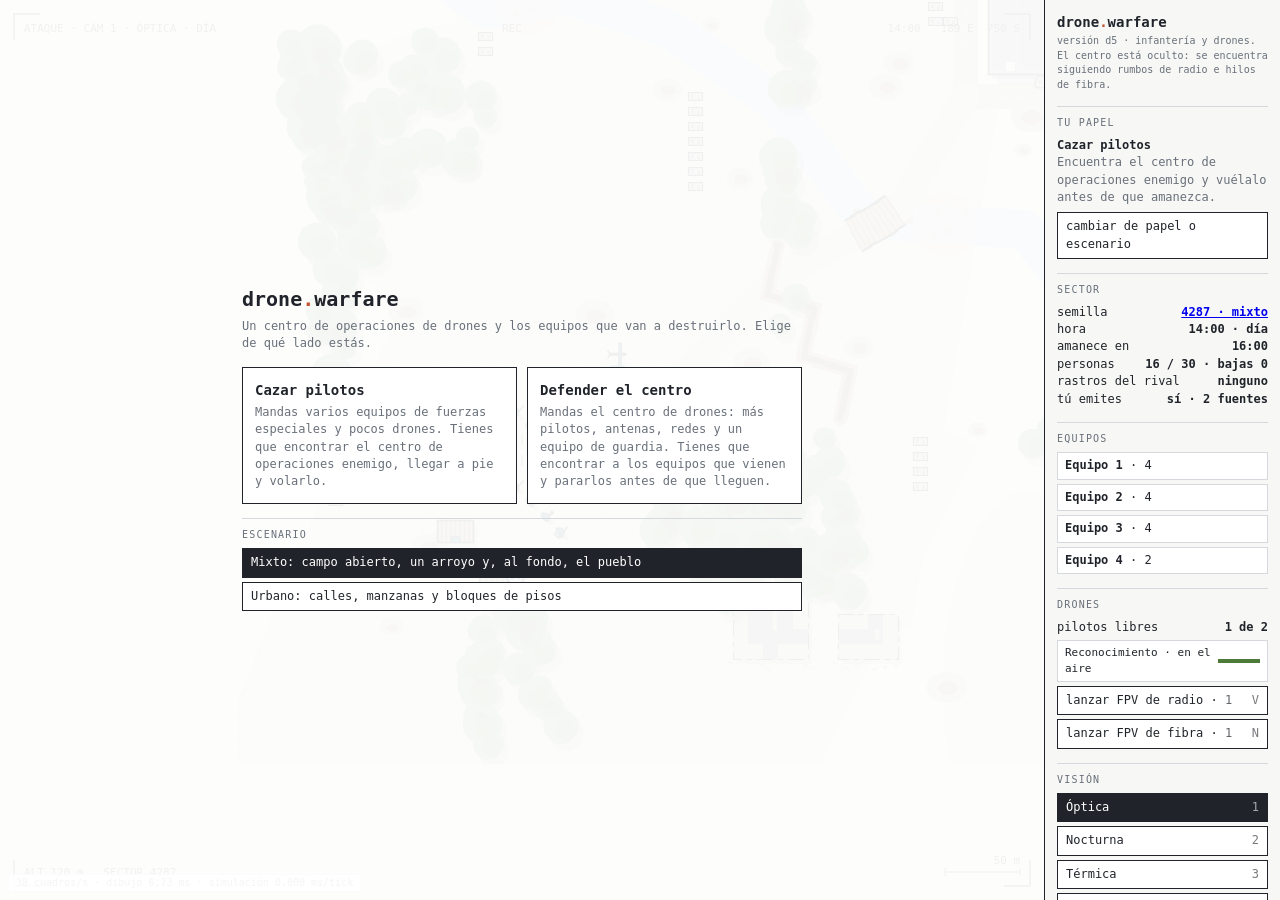
==== drone/index.html @ 35751e6c "drone.warfare d5: centro oculto y rastros (rumbos de radio e hilos de fibra) Co-Authored-By: Claude " ====
<!doctype html>
<html lang="es">
<head>
<meta charset="utf-8">
<meta name="viewport" content="width=device-width, initial-scale=1, maximum-scale=1, user-scalable=no">
<title>drone.warfare</title>
<style>
  :root { --tinta: #20242a; --suave: #69707a; --linea: #d5d8dc; --yo: #1f6f78; --rival: #c2552d; --papel: #fff; }
  * { box-sizing: border-box; }
  html, body { height: 100%; margin: 0; overflow: hidden; background: var(--papel); color: var(--tinta); font: 12px/1.45 ui-monospace, SFMono-Regular, Menlo, Consolas, monospace; }
  #marco { display: grid; grid-template-columns: 1fr 236px; height: 100%; }
  #vista { position: relative; overflow: hidden; background: #e6e4da; }
  canvas { display: block; width: 100%; height: 100%; touch-action: none; cursor: crosshair; }
  #panel { border-left: 1px solid var(--tinta); padding: 12px; overflow-y: auto; background: #f7f7f5; }
  h1 { font-size: 14px; margin: 0 0 2px; } h1 i { font-style: normal; color: var(--rival); }
  .tenue { color: var(--suave); } .v { font-size: 10px; }
  .fila { display: flex; justify-content: space-between; gap: 8px; } .fila b { font-weight: 600; text-align: right; }
  h2 { font-size: 10px; text-transform: uppercase; letter-spacing: .12em; color: var(--suave); font-weight: normal; margin: 14px 0 6px; border-top: 1px solid var(--linea); padding-top: 9px; }
  button { font: inherit; color: var(--tinta); background: #fff; border: 1px solid var(--tinta); padding: 5px 8px; cursor: pointer; width: 100%; text-align: left; margin-bottom: 4px; display: flex; justify-content: space-between; }
  button[hidden] { display: none; }
  button.on { background: var(--tinta); color: #fff; } button kbd { opacity: .6; font: inherit; }
  #bajo { min-height: 5.6em; } #bajo b { display: block; }
  #aviso { position: absolute; left: 50%; top: 46px; transform: translateX(-50%); background: #fff; border: 1px solid var(--tinta); padding: 4px 10px; pointer-events: none; opacity: 0; transition: opacity .25s; white-space: nowrap; }
  #aviso.ver { opacity: 1; }
  #rend { position: absolute; left: 8px; bottom: 8px; background: rgba(255,255,255,.85); border: 1px solid var(--linea); padding: 1px 7px; font-size: 10px; color: var(--suave); cursor: pointer; }
  #fin { position: absolute; inset: 0; background: rgba(255,255,255,.88); display: flex; align-items: center; justify-content: center; z-index: 4; padding: 16px; } #fin[hidden] { display: none; } #fin > div { max-width: 420px; } #fin h1 { font-size: 26px; margin: 0 0 6px; } #fin p { margin: 0 0 14px; }
  .eq { border: 1px solid var(--linea); padding: 4px 7px; margin-bottom: 4px; cursor: pointer; background: #fff; } .eq.on { border-color: var(--tinta); } .eq i { font-style: normal; color: var(--rival); }
  .mi { display: flex; align-items: center; gap: 6px; font-size: 11px; } .mi span:first-child { flex: 1; } .mi i { flex: none; width: 42px; height: 4px; background: var(--linea); position: relative; } .mi i b { position: absolute; left: 0; top: 0; bottom: 0; background: #4d7a38; } .mi i b.mal { background: var(--rival); }
  #ordenes button i, #bFpvR i, #bFpvF i { font-style: normal; opacity: .7; } .ley { font-size: 10px; margin-top: 4px; } .ley i { display: inline-block; width: 8px; height: 8px; border-radius: 50%; border: 1px solid var(--tinta); margin: 0 3px 0 6px; vertical-align: -1px; } .ley i:first-child { margin-left: 0; }
  #menu { position: absolute; inset: 0; background: rgba(255,255,255,.93); display: flex; align-items: center; justify-content: center; padding: 16px; overflow-y: auto; z-index: 5; } #menu[hidden] { display: none; }
  #menuCaja { max-width: 560px; width: 100%; } #menuCaja h1 { font-size: 20px; } #menuCaja p { margin: 4px 0 14px; }
  #menuRoles { display: grid; grid-template-columns: 1fr 1fr; gap: 10px; } button.rol { display: block; padding: 12px; margin: 0; } button.rol b { display: block; font-size: 14px; margin-bottom: 4px; } button.rol span { color: var(--suave); } button.rol:hover { background: var(--tinta); color: #fff; } button.rol:hover span { color: #ddd; }
  @media (max-width: 560px) { #menuRoles { grid-template-columns: 1fr; } }
  @media (max-width: 760px) { #marco { grid-template-columns: 1fr; grid-template-rows: 1fr auto; } #panel { border-left: 0; border-top: 1px solid var(--tinta); max-height: 38vh; } }
</style>
</head>
<body>
<div id="marco">
  <div id="vista"><canvas id="lienzo"></canvas><div id="aviso"></div>
    <div id="fin" hidden><div><h1 id="finT"></h1><p id="finQ"></p><button type="button" id="otra"><span>otra partida, mismo papel</span></button><button type="button" id="otraRol"><span>este mismo sector, desde el otro lado</span></button></div></div>
    <div id="menu" hidden><div id="menuCaja"><h1>drone<i>.</i>warfare</h1><p class="tenue">Un centro de operaciones de drones y los equipos que van a destruirlo. Elige de qué lado estás.</p><div id="menuRoles"></div><h2>Escenario</h2><div id="menuEsc"></div><button type="button" id="menuCierra" hidden><span>volver</span></button></div></div><div id="rend" title="Rendimiento del último segundo"></div></div>
  <aside id="panel">
    <h1>drone<i>.</i>warfare</h1>
    <div class="tenue v">versión d5 · infantería y drones. El centro está oculto: se encuentra siguiendo rumbos de radio e hilos de fibra.</div>
    <h2>Tu papel</h2>
    <div><b id="rol"></b></div><div class="tenue" id="rolQue"></div>
    <button type="button" id="cambia" style="margin-top:6px"><span>cambiar de papel o escenario</span></button>
    <h2>Sector</h2>
    <div class="fila"><span>semilla</span><b><a id="semilla" href="#" title="Clic: otro sector"></a></b></div>
    <div class="fila"><span>hora</span><b id="hora"></b></div>
    <div class="fila"><span>amanece en</span><b id="amanece"></b></div>
    <div class="fila"><span>personas</span><b id="pers"></b></div>
    <div class="fila"><span>rastros del rival</span><b id="rastros"></b></div>
    <div class="fila"><span>tú emites</span><b id="emito"></b></div>
    <h2>Equipos</h2>
    <div id="equipos"></div>
    <div id="ordenes" hidden><button type="button" id="bSigilo"><span>sigilo</span><kbd>C</kbd></button><button type="button" id="bFuego"><span>fuego contenido</span><kbd>F</kbd></button><button type="button" id="bAlto"><span>alto</span><kbd>X</kbd></button><button type="button" id="bRetira"><span>retirada</span><kbd>R</kbd></button><button type="button" id="bGranada"><span>granada · <i id="cdGranada"></i></span><kbd>G</kbd></button><button type="button" id="bHumo"><span>humo · <i id="cdHumo"></i></span><kbd>B</kbd></button><div class="tenue ley"><i style="background:#3f8f3a"></i>cubierto <i style="background:#d6a21e"></i>a medias <i style="background:#9aa0a6"></i>sin cobertura <i style="background:#c2552d"></i>expuesto</div></div>
    <h2>Drones</h2>
    <div class="fila"><span>pilotos libres</span><b id="pil"></b></div>
    <div id="drones" style="margin-top:4px"></div>
    <button type="button" id="bFpvR"><span>lanzar FPV de radio · <i id="nFpvR"></i></span><kbd>V</kbd></button><button type="button" id="bFpvF"><span>lanzar FPV de fibra · <i id="nFpvF"></i></span><kbd>N</kbd></button><button type="button" id="bCasa" hidden><span>recoger el dron elegido</span><kbd>Z</kbd></button>
    <h2>Visión</h2>
    <div id="visiones"></div>
    <div class="tenue" id="notaVision"></div>
    <h2>Bajo el cursor</h2>
    <div id="bajo" class="tenue"></div>
    <h2>Manejo</h2>
    <div class="tenue">clic: elegir equipo · arrastrar: varios<br>clic derecho: ir (los puntos de color muestran dónde quedará cada uno y su cobertura) · sobre un edificio enemigo: volarlo<br>C sigilo · F fuego · X alto · R retirada<br>G granada · B humo · Tab siguiente equipo<br>dron de reconocimiento: clic en él (o en su línea) y clic derecho donde debe vigilar · Z lo recoge<br>V / N: FPV de radio / de fibra, y clic en el blanco<br>4 (Espectro): líneas amarillas, el rumbo hacia lo que emite el rival<br>WASD o flechas: cámara · rueda: zoom<br>Espacio + arrastrar: desplazar<br>1–4: visión · H: tu base · P: pausa</div>
  </aside>
</div>
<script>
// ===== sim/datos.js =====
// drone.warfare — datos: terreno, soldados, drones, edificios y constantes.
(function () {
  const D = globalThis.D || (globalThis.D = {});
  D.N = 96; // el sector: 96 × 96 celdas de 10 m (casi un kilómetro cuadrado)
  D.T = { SUELO: 0, CAMPO: 1, HIERBA: 2, BOSQUE: 3, CAMINO: 4, AGUA: 5, VADO: 6, PUENTE: 7, MURO: 8, RUINA: 9, TRINCHERA: 10, CRATER: 11, MURETE: 12 };
  D.TERRENO = ['Suelo', 'Campo arado', 'Hierba', 'Arboleda', 'Camino', 'Arroyo', 'Vado', 'Puente', 'Muro', 'Ruina', 'Trinchera', 'Cráter', 'Obstáculo bajo'];
  // Cuánto tapa cada terreno a quien está quieto dentro (0 = nada, 1 = del todo). Lo usará la detección (entrega 2).
  D.COBERTURA = [0, 0, 0.1, 0.7, 0, 0, 0, 0.2, 0, 0.8, 0.6, 0.35, 0];
  // Cobertura con dirección, al estilo de Company of Heroes: lo que tienes pegado entre tú y quien te dispara. El obstáculo bajo
  // (murete, escombro, coche calcinado) y la esquina de un muro cubren mucho; el borde de una arboleda, algo. No se pisan, pero se ve y se dispara por encima.
  D.COB_LADO = { 8: 0.8, 12: 0.75, 3: 0.4 }; D.COB_PESADA = 0.6; D.COB_LIGERA = 0.25; D.COB_EXPUESTO = -0.25; // en camino, calle o puente, sin nada delante: cobertura negativa
  D.cobNivel = (v) => (v >= D.COB_PESADA ? 'pesada' : v >= D.COB_LIGERA ? 'ligera' : v < 0 ? 'expuesto' : 'ninguna');
  D.prng = function (semilla) { let a = semilla >>> 0; return function () { a = (a + 0x6D2B79F5) >>> 0; let t = a; t = Math.imul(t ^ (t >>> 15), t | 1); t ^= t + Math.imul(t ^ (t >>> 7), t | 61); return ((t ^ (t >>> 14)) >>> 0) / 4294967296; }; };

  // Fuerzas especiales.
  D.SOL = {
    asaltante:  { nombre: 'Asaltante', que: 'Fusil. Llega y coloca la carga que destruye el centro enemigo.', proto: true },
    escopetero: { nombre: 'Escopetero', que: 'Última defensa del equipo contra el FPV que entra.', proto: true },
    zapador:    { nombre: 'Zapador', que: 'Cargas, minas, túneles; corta y sigue el hilo de fibra.' },
    inhibidor:  { nombre: 'Operador de inhibidor', que: 'Burbuja de 60 m que tumba los FPV de radio enemigos. Emite.' },
    observador: { nombre: 'Observador', que: 'Lleva un repetidor (enlace de radio a 220 m) y un goniómetro: marca el rumbo hacia la antena enemiga que emite.' },
    tirador:    { nombre: 'Tirador', que: 'Largo alcance contra pilotos y antenas; se oculta mejor.' },
    sanitario:  { nombre: 'Sanitario', que: 'Estabiliza heridos para evacuarlos.' },
    piloto:     { nombre: 'Piloto', que: 'Vuela un dron a la vez desde el centro de operaciones.', proto: true },
  };
  // Lo que cada soldado lleva y cómo se le ve. ver: hasta dónde ve de día (celdas); firma: cuánto se le ve a él (1 = normal);
  // carga: puede colocar la carga que vuela un edificio; cura: atiende a los suyos.
  for (const k in D.SOL) Object.assign(D.SOL[k], { vida: 100, vel: 0.026, ver: 20, firma: 1, arma: 'pistola' });
  Object.assign(D.SOL.asaltante, { arma: 'fusil', carga: true }); Object.assign(D.SOL.escopetero, { arma: 'escopeta' }); Object.assign(D.SOL.zapador, { arma: 'fusil', carga: true });
  Object.assign(D.SOL.inhibidor, { arma: 'fusil' }); Object.assign(D.SOL.observador, { ver: 25 }); Object.assign(D.SOL.tirador, { arma: 'rifle', ver: 27, firma: 0.6 }); Object.assign(D.SOL.sanitario, { cura: true });
  // Armas: alcance (celdas), ticks entre disparos, daño, puntería de partida y cuánto aprieta contra el suelo cada tiro (supr).
  // Un fusil solo apenas suprime; tres sobre el mismo blanco lo clavan en unos segundos.
  D.ARMA = {
    fusil:    { nombre: 'fusil', alc: 14, cad: 14, dano: 17, prec: 0.5, supr: 9 },
    escopeta: { nombre: 'escopeta', alc: 5, cad: 18, dano: 36, prec: 0.7, supr: 13 },
    rifle:    { nombre: 'rifle de precisión', alc: 26, cad: 70, dano: 85, prec: 0.8, supr: 40 },
    pistola:  { nombre: 'pistola', alc: 6, cad: 16, dano: 9, prec: 0.4, supr: 4 },
  };
  // Cuánto frena cada terreno a quien va a pie (1 = paso normal).
  D.PASO = [1, 0.9, 0.95, 0.8, 1.1, 0, 0.5, 1.1, 0, 0.7, 0.8, 0.8, 0];
  D.DRON = {
    recon:       { nombre: 'Dron de reconocimiento', que: 'Los ojos: encuentra equipos, antenas e hilo de fibra.', alt: 3.2, radio: true, proto: true, vel: 0.08, bat: 3600 },
    fpvRadio:    { nombre: 'FPV de radio', que: 'Golpe barato de un solo uso. Lo tumba el inhibidor.', alt: 1.4, radio: true, proto: true, vel: 0.16, bat: 900, fpv: true },
    fpvFibra:    { nombre: 'FPV de fibra', que: 'Inmune al inhibidor y entra en edificios; deja hilo.', alt: 1.2, radio: false, proto: true, vel: 0.13, bat: 900, fpv: true },
    bombardero:  { nombre: 'Bombardero', que: 'Granadas sobre gente parada.', alt: 2.2, radio: true },
    interceptor: { nombre: 'Interceptor', que: 'Derriba drones.', alt: 3.2, radio: true },
    repetidor:   { nombre: 'Repetidor', que: 'Alarga el enlace de radio.', alt: 3.8, radio: true },
    carga:       { nombre: 'Dron de carga', que: 'Lleva munición y baterías al equipo.', alt: 2, radio: true },
    ugv:         { nombre: 'Robot terrestre', que: 'Suministro y heridos por tierra.', alt: 0, radio: true },
  };
  D.EDIF = {
    centro:   { nombre: 'Centro de operaciones', que: 'El objetivo. Enterrado: ningún dron lo ve, hay que dar con él a pie; solo cae con una carga puesta a mano.', tam: 3, proto: true },
    taller:   { nombre: 'Taller de drones', que: 'Fabrica y recarga drones.', tam: 3, proto: true },
    antena:   { nombre: 'Antena', que: 'Da alcance de radio a los drones. Emite y delata.', tam: 1, emite: true, proto: true },
    barracon: { nombre: 'Barracón', que: 'De aquí salen las fuerzas especiales.', tam: 3, proto: true },
    falsa:    { nombre: 'Antena falsa', que: 'Señuelo: parece una antena y está fría.', tam: 1 },
    escucha:  { nombre: 'Estación de escucha', que: 'Da el rumbo hacia lo que emite el enemigo.', tam: 2 },
    red:      { nombre: 'Red antidron', que: 'Detiene FPV sobre un tramo.', tam: 2 },
    pozo:     { nombre: 'Posición enterrada', que: 'Oculta y protege a un equipo.', tam: 1 },
    suministro: { nombre: 'Punto de suministro', que: 'Munición y baterías a mano.', tam: 2 },
    boca:     { nombre: 'Boca de tubería', que: 'Entrada a un paso bajo tierra: ningún dron ve dentro.', tam: 1 },
  };
  D.ECON = {
    dia: 28800, diaLuz: 14400, crepusculo: 600, inicio: 9600, tope: [30, 30], // el día dura 24 min: 12 de luz y 12 de noche. La partida empieza 4 min antes de anochecer y acaba al amanecer (16 min). 30 personas por bando
    verNoche: 0.45, verEdif: 14, dronVe: 12, dronVeEdif: 10, // de noche el soldado ve el 45 % (lleva visor); a qué distancia se descubre un edificio; lo que ve un dron de reconocimiento
    sigiloVel: 0.5, sigiloFirma: 0.6, quietoCob: 1, andaCob: 0.35, firmaTiro: 1.4, tiroDelata: 40, // en sigilo: media velocidad y menos firma; quieto, la cobertura tapa del todo; andando, un tercio; quien dispara se delata 2 s
    supr: 50, suprVel: 0.5, suprPrec: 0.6, cobTiro: 0.6, andaPrec: 0.5, curaRadio: 2.5, cura: 0.15, // bajo fuego: 2,5 s agachado, lento y con peor puntería; la cobertura quita hasta el 60 % de los impactos; el sanitario
    cargaTicks: 100, cargaDist: 2.2, // colocar la carga: 5 s pegado al edificio
    suprVecino: 0.5, suprBaja: 0.55, suprAgachado: 35, suprClavado: 75, clavadoPrec: 0.3, // supresión: cada tiro que te tiran la sube (menos si estás cubierto) y baja sola; agachado: lento y peor puntería; clavado: ni se mueve
    retiradaVel: 1.35, retiradaBlanco: 0.6, // retirada: corren al barracón, no disparan y cuesta más darles
    granadaAlc: 5, granadaVuelo: 20, granadaRadio: 1.6, granadaDano: 70, granadaSupr: 70, granadaCd: 400, // granada: 50 m, 1 s de vuelo, 20 s de recarga por equipo
    humoAlc: 6, humoRadio: 2.6, humoDura: 500, humoCd: 600, // bote de humo: nube de 25 s que corta la vista (no a la térmica)
    // Drones. Cada dron en el aire ocupa a un piloto. Los de radio necesitan una antena propia a menos de `enlace` o a un observador (repetidor) a menos de `enlaceObs`; el de fibra, lo que da el carrete desde el taller.
    enlace: 60, enlaceObs: 22, enlaceCorte: 40, fibraAlc: 80, inhibeRadio: 6, reconRadio: 4, recarga: 6, // sin enlace 2 s, el dron cae; el de reconocimiento vuelve solo a recargar (30 s) y sale otra vez
    fpvRadio: 1.4, fpvDano: 80, fpvSupr: 80, fpvTecho: 0.3, // el FPV revienta al llegar; el de radio apenas hace daño bajo techo, el de fibra entra
    dronTiroAlc: 5, escopetaDron: 0.35, fusilDron: 0.07, dronOye: 9, // a 50 m el equipo le dispara: la escopeta acierta uno de cada tres tiros; el fusil, casi nunca
    verCentro: 5, rumboError: 0.14, hiloVe: 2.5, hiloVeDron: 5, // el centro está enterrado: no lo ve ningún dron y a pie hay que estar a 50 m; el rumbo de radio falla hasta 8°; el hilo de fibra se ve a 25 m (50 m desde un dron)
    fabrica: [1800, 1200], fpvTope: [2, 4], // el taller saca un FPV cada 90 s (atacante) o 60 s (defensor), hasta tener tantos posados
  };
  // Los dos papeles. El bando 0 ataca (caza pilotos: muchos equipos, pocos drones); el bando 1 defiende (el centro de drones: muchos pilotos y medios, una guardia corta).
  D.ROL = [
    { clave: 'ataque', nombre: 'Cazar pilotos', que: 'Mandas varios equipos de fuerzas especiales y pocos drones. Tienes que encontrar el centro de operaciones enemigo, llegar a pie y volarlo.' },
    { clave: 'defensa', nombre: 'Defender el centro', que: 'Mandas el centro de drones: más pilotos, antenas, redes y un equipo de guardia. Tienes que encontrar a los equipos que vienen y pararlos antes de que lleguen.' },
  ];
  D.ESCENARIO = { mixto: 'Mixto: campo abierto, un arroyo y, al fondo, el pueblo', urbano: 'Urbano: calles, manzanas y bloques de pisos' };
})();

// ===== sim/mapa.js =====
// drone.warfare — el sector: se genera como dibujo (campos, lindes, calles, edificios, camino, arroyo…) y luego se pasa
// a rejilla. El dibujo queda guardado para pintarlo con detalle; la rejilla es lo que usa la simulación.
// Dos escenarios: 'mixto' (campo abierto que acaba en un pueblo, con un arroyo en medio) y 'urbano' (casi todo ciudad).
// El atacante (bando 0) parte del campo o del borde; el defensor (bando 1) tiene su centro dentro del casco urbano.
(function () {
  const D = globalThis.D || (globalThis.D = {});
  const T = D.T, TAU = Math.PI * 2;

  D.generarMapa = function (semilla, escenario) {
    escenario = escenario === 'urbano' ? 'urbano' : 'mixto';
    const N = D.N, az = D.prng(semilla ^ (escenario === 'urbano' ? 0x7A11 : 0)), terreno = new Uint8Array(N * N);
    const entre = (a, b) => a + az() * (b - a), dentro = (x, y) => x >= 0 && y >= 0 && x < N && y < N;
    const pon = (x, y, t) => { x = Math.floor(x); y = Math.floor(y); if (dentro(x, y)) terreno[y * N + x] = t; };
    const disco = (cx, cy, r, t, solo) => { for (let y = Math.floor(cy - r); y <= cy + r; y++) for (let x = Math.floor(cx - r); x <= cx + r; x++) if (dentro(x, y) && Math.hypot(x + 0.5 - cx, y + 0.5 - cy) <= r && (!solo || solo(terreno[y * N + x]))) terreno[y * N + x] = t; };
    const trazo = (pts, r, t, solo) => { for (let i = 0; i + 1 < pts.length; i++) { const [ax, ay] = pts[i], [bx, by] = pts[i + 1], L = Math.hypot(bx - ax, by - ay), n = Math.max(1, Math.ceil(L * 2)); for (let k = 0; k <= n; k++) disco(ax + ((bx - ax) * k) / n, ay + ((by - ay) * k) / n, r, t, solo); } };
    const enPoli = (p, x, y) => { let d = false; for (let i = 0, j = p.length - 1; i < p.length; j = i++) if (p[i][1] > y !== p[j][1] > y && x < ((p[j][0] - p[i][0]) * (y - p[i][1])) / (p[j][1] - p[i][1]) + p[i][0]) d = !d; return d; };
    const curva = (pasos, desvio) => { const o = [pasos[0]]; for (let i = 0; i + 1 < pasos.length; i++) { const [ax, ay] = pasos[i], [bx, by] = pasos[i + 1]; for (let k = 1; k <= 4; k++) { const f = k / 4, s = k < 4 ? Math.sin(f * Math.PI) : 0; o.push([ax + (bx - ax) * f + (az() - 0.5) * desvio * s, ay + (by - ay) * f + (az() - 0.5) * desvio * s]); } } return o; };
    const blando = (t) => t === T.SUELO || t === T.CAMPO || t === T.HIERBA || t === T.CRATER;
    const libre = (x, y) => { x = Math.floor(x); y = Math.floor(y); return dentro(x, y) && x >= 3 && y >= 3 && x <= N - 4 && y <= N - 4 && blando(terreno[y * N + x]); };

    // El atacante sale de la esquina de abajo a la izquierda. El casco urbano ocupa el cuadrante opuesto (o casi todo, en 'urbano').
    const ataque = { x: Math.round(entre(10, 17)), y: Math.round(entre(N - 17, N - 10)) };
    const U = escenario === 'urbano' ? { x0: 5, y0: 4, x1: N - 4, y1: N - 5 } : { x0: Math.round(N * entre(0.44, 0.5)), y0: 4, x1: N - 4, y1: Math.round(N * entre(0.52, 0.58)) };

    // 1. Campo: parcelas aradas, manchas de hierba, lindes de árboles y bosquetes.
    const campos = [], hierbas = []; let arboles = [];
    for (let i = 0; i < 6; i++) { const cx = entre(8, N - 8), cy = entre(8, N - 8), w = entre(12, 24), h = entre(10, 20), a = entre(0, Math.PI), c = Math.cos(a), s = Math.sin(a); campos.push({ pts: [[-w, -h], [w, -h * entre(0.7, 1)], [w * entre(0.7, 1), h], [-w, h]].map(([px, py]) => [cx + px * c - py * s, cy + px * s + py * c]), ang: entre(0, Math.PI) }); }
    for (let i = 0; i < 7; i++) hierbas.push({ x: entre(4, N - 4), y: entre(4, N - 4), rx: entre(6, 15), ry: entre(4, 10), ang: entre(0, Math.PI) });
    for (const h of hierbas) { const c = Math.cos(-h.ang), s = Math.sin(-h.ang); for (let y = 0; y < N; y++) for (let x = 0; x < N; x++) { const dx = x + 0.5 - h.x, dy = y + 0.5 - h.y, u = (dx * c - dy * s) / h.rx, v = (dx * s + dy * c) / h.ry; if (u * u + v * v <= 1) terreno[y * N + x] = T.HIERBA; } }
    for (const f of campos) for (let y = 0; y < N; y++) for (let x = 0; x < N; x++) if (enPoli(f.pts, x + 0.5, y + 0.5)) terreno[y * N + x] = T.CAMPO;
    const arbol = (x, y, r) => { if (x > 1 && y > 1 && x < N - 1 && y < N - 1) { arboles.push({ x, y, r }); disco(x, y, Math.max(0.6, r * 0.8), T.BOSQUE, (t) => t !== T.CAMINO && t !== T.MURO && t !== T.RUINA && t !== T.AGUA); } };
    for (let i = 0; i < 9; i++) { const x0 = entre(6, N - 6), y0 = entre(6, N - 6), a = entre(0, TAU), L = entre(16, 40); for (let d = 0; d < L; d += entre(0.7, 1.1)) arbol(x0 + Math.cos(a) * d + entre(-0.9, 0.9), y0 + Math.sin(a) * d + entre(-0.9, 0.9), entre(0.75, 1.35)); }
    for (let i = 0; i < 5; i++) { const x0 = entre(10, N - 10), y0 = entre(10, N - 10), R = entre(4, 8); for (let k = 0; k < R * R * 0.9; k++) { const a = entre(0, TAU), d = Math.sqrt(az()) * R; arbol(x0 + Math.cos(a) * d, y0 + Math.sin(a) * d * 0.8, entre(0.75, 1.4)); } }

    // 2. El arroyo (solo en el escenario mixto): cruza el sector entre el campo del atacante y el pueblo.
    const arroyo = escenario === 'mixto' ? curva([[-1, entre(N * 0.3, N * 0.42)], [N * 0.3, entre(N * 0.46, N * 0.56)], [N * 0.6, entre(N * 0.62, N * 0.72)], [N + 1, entre(N * 0.7, N * 0.8)]], 8) : [];
    if (arroyo.length) trazo(arroyo, 1.25, T.AGUA);

    // 3. El casco urbano: se despeja, se trazan calles en retícula y cada manzana se llena de edificios, patios y escombro.
    for (let y = U.y0; y <= U.y1; y++) for (let x = U.x0; x <= U.x1; x++) if (terreno[y * N + x] !== T.AGUA) terreno[y * N + x] = T.SUELO;
    const cortes = (a, b) => { const o = [a]; let p = a; while (p + 16 < b) { p += Math.round(entre(9, 12)); o.push(p); } o.push(b); return o; };
    const cx = cortes(U.x0, U.x1), cy = cortes(U.y0, U.y1), calles = [];
    for (const x of cx) calles.push([[x + 0.5, U.y0 + 0.5], [x + 0.5, U.y1 + 0.5]]); for (const y of cy) calles.push([[U.x0 + 0.5, y + 0.5], [U.x1 + 0.5, y + 0.5]]);
    for (const c of calles) trazo(c, 0.8, T.CAMINO, (t) => t !== T.AGUA);
    const ruinas = [], casa = (x, y, w, h, alto) => {
      x = Math.round(x); y = Math.round(y); w = Math.round(w); h = Math.round(h); if (w < 3 || h < 3 || x < 2 || y < 2 || x + w > N - 2 || y + h > N - 2) return false;
      if (Math.hypot(x + w / 2 - ataque.x, y + h / 2 - ataque.y) < 11) return false;
      for (let j = 0; j < h; j++) for (let i = 0; i < w; i++) { const t = terreno[(y + j) * N + x + i]; if (t === T.CAMINO || t === T.AGUA || t === T.MURO || t === T.RUINA) return false; }
      const huecos = []; for (let k = 0; k < (w + h > 12 ? 4 : 3); k++) { const lado = Math.floor(az() * 4); huecos.push(lado < 2 ? [x + 1 + Math.floor(az() * (w - 2)), lado ? y + h - 1 : y] : [lado === 2 ? x : x + w - 1, y + 1 + Math.floor(az() * (h - 2))]); }
      for (let j = 0; j < h; j++) for (let i = 0; i < w; i++) pon(x + i, y + j, i === 0 || j === 0 || i === w - 1 || j === h - 1 ? T.MURO : T.RUINA);
      for (const [hx, hy] of huecos) pon(hx, hy, T.RUINA);
      ruinas.push({ x, y, w, h, huecos, alto: !!alto, part: az() < 0.6 ? entre(0.35, 0.65) : 0 }); return true;
    };
    const manzanas = [];
    for (let j = 0; j + 1 < cy.length; j++) for (let i = 0; i + 1 < cx.length; i++) manzanas.push({ x0: cx[i] + 2, y0: cy[j] + 2, x1: cx[i + 1] - 2, y1: cy[j + 1] - 2 });
    // La manzana del defensor: la más alejada del atacante de entre las interiores. Se deja como patio para el centro.
    let mia = null, md = -1; for (const b of manzanas) { const mx = (b.x0 + b.x1) / 2, my = (b.y0 + b.y1) / 2, borde = Math.min(mx - U.x0, U.x1 - mx, my - U.y0, U.y1 - my), d = Math.hypot(mx - ataque.x, my - ataque.y) + (borde > 9 ? 12 : 0) + (Math.max(b.x1 - b.x0, b.y1 - b.y0) >= 10 ? 14 : 0) + entre(0, 6); if (b.x1 - b.x0 >= 6 && b.y1 - b.y0 >= 5 && d > md) { md = d; mia = b; } }
    if (!mia) for (const b of manzanas) if (!mia || (b.x1 - b.x0) * (b.y1 - b.y0) > (mia.x1 - mia.x0) * (mia.y1 - mia.y0)) mia = b; // (si ninguna da la talla, la mayor)
    mia.reservada = true;
    for (const b of manzanas) {
      if (b.reservada) continue; const w = b.x1 - b.x0 + 1, h = b.y1 - b.y0 + 1, q = az();
      if (q < 0.1) { for (let k = 0; k < w * h * 0.12; k++) arbol(entre(b.x0, b.x1 + 1), entre(b.y0, b.y1 + 1), entre(0.75, 1.3)); b.tipo = 'parque'; continue; } // plaza arbolada
      if (q < 0.28 && w >= 6 && h >= 5) { casa(b.x0, b.y0, w, h, true); b.tipo = 'bloque'; continue; } // un bloque grande que ocupa la manzana
      for (let k = 0; k < 5; k++) { const cw = Math.round(entre(3, Math.min(6, w))), chh = Math.round(entre(3, Math.min(6, h))); casa(b.x0 + Math.floor(az() * Math.max(1, w - cw + 1)), b.y0 + Math.floor(az() * Math.max(1, h - chh + 1)), cw, chh, az() < 0.25); }
      for (let k = 0; k < 2; k++) if (az() < 0.5) arbol(entre(b.x0, b.x1 + 1), entre(b.y0, b.y1 + 1), entre(0.7, 1.1)); // algún árbol de patio
    }
    // Granjas sueltas en el campo (escenario mixto).
    if (escenario === 'mixto') for (const [gx, gy] of [[entre(N * 0.12, N * 0.36), entre(N * 0.1, N * 0.28)], [entre(N * 0.3, N * 0.5), entre(N * 0.72, N * 0.88)]]) { casa(gx, gy, entre(4, 6), entre(4, 6)); casa(gx + entre(6, 8), gy + entre(-2, 3), entre(3, 5), entre(3, 5)); }

    // 4. El defensor: en su manzana, el centro; a los lados, taller y barracón. Las antenas, en otros patios.
    const defensa = { x: Math.round((mia.x0 + mia.x1) / 2), y: Math.round((mia.y0 + mia.y1) / 2) }, ancha = mia.x1 - mia.x0 >= mia.y1 - mia.y0;
    const bases = [ataque, defensa];
    ataque.frente = Math.atan2(defensa.y - ataque.y, defensa.x - ataque.x); defensa.frente = ataque.frente + Math.PI;
    defensa.centro = { x: defensa.x, y: defensa.y }; defensa.taller = ancha ? { x: defensa.x + 4, y: defensa.y } : { x: defensa.x, y: defensa.y + 4 }; defensa.barracon = ancha ? { x: defensa.x - 4, y: defensa.y } : { x: defensa.x, y: defensa.y - 4 };
    const patio = (dmin, dmax, evita) => { for (let k = 0; k < 400; k++) { const x = Math.round(entre(U.x0 + 2, U.x1 - 2)), y = Math.round(entre(U.y0 + 2, U.y1 - 2)), d = Math.hypot(x - defensa.x, y - defensa.y); if (d >= dmin && d <= dmax && libre(x, y) && terreno[y * N + x] === T.SUELO && !(x >= mia.x0 - 1 && x <= mia.x1 + 1 && y >= mia.y0 - 1 && y <= mia.y1 + 1) && evita.every((e) => Math.hypot(e.x - x, e.y - y) > 9)) return { x, y }; } return null; };
    defensa.antenas = []; for (let k = 0; k < 2; k++) { const p = patio(9, 22, defensa.antenas); if (p) defensa.antenas.push(p); }
    defensa.falsa = patio(8, 24, defensa.antenas) || patio(6, 30, []); defensa.escucha = patio(6, 16, defensa.antenas.concat(defensa.falsa ? [defensa.falsa] : [])) || patio(4, 24, []);
    if (!defensa.antenas.length) defensa.antenas.push({ x: mia.x0, y: mia.y0 });

    // 5. Trincheras: una del defensor en el borde del pueblo que mira al atacante, y otra abandonada en tierra de nadie.
    const trincheras = [], firme = (t) => t !== T.AGUA && t !== T.MURO && t !== T.RUINA && t !== T.CAMINO, zanja = (x0, y0, a, L) => { const pts = [], c = Math.cos(a), s = Math.sin(a); for (let i = 0; i <= L / 2.4; i++) { const d = i * 2.4, lado = i % 2 ? 1.1 : -1.1; pts.push([x0 + c * d - s * lado, y0 + s * d + c * lado]); } trincheras.push(pts); trazo(pts, 0.45, T.TRINCHERA, firme); };
    if (escenario === 'mixto') { const a = defensa.frente, d = Math.min(Math.hypot(defensa.x - U.x0, 0) + 4, 30), px = defensa.x + Math.cos(a) * d, py = defensa.y + Math.sin(a) * d; zanja(px - Math.cos(a + Math.PI / 2) * 9, py - Math.sin(a + Math.PI / 2) * 9, a + Math.PI / 2, 18); }
    zanja(ataque.x + Math.cos(ataque.frente) * entre(26, 34) + entre(-6, 6), ataque.y + Math.sin(ataque.frente) * entre(26, 34) + entre(-6, 6), ataque.frente + Math.PI / 2 + entre(-0.4, 0.4), 13);

    // 6. Cráteres: por todas partes, más espesos entre los dos bandos.
    const crateres = [], mx = (ataque.x + defensa.x) / 2, my = (ataque.y + defensa.y) / 2;
    for (let i = 0; i < 44; i++) { const lejos = i > 26, x = lejos ? entre(4, N - 4) : mx + entre(-26, 26), y = lejos ? entre(4, N - 4) : my + entre(-26, 26), r = entre(0.6, 1.5); if (!dentro(Math.floor(x), Math.floor(y)) || !blando(terreno[Math.floor(y) * N + Math.floor(x)])) continue; crateres.push({ x, y, r }); disco(x, y, r * 0.8, T.CRATER, blando); }

    // 7. El camino de fuera: del punto de partida del atacante a la esquina más cercana de la retícula. Manda sobre lo
    // demás: donde cruza el agua hay puente.
    let nudo = [cx[0], cy[cy.length - 1]], nd = 1e9; for (const x of cx) for (const y of cy) { const d = Math.hypot(x - ataque.x, y - ataque.y); if (d < nd) { nd = d; nudo = [x, y]; } }
    const camino = curva([[ataque.x + 3, ataque.y - 3], [(ataque.x + nudo[0]) / 2 + entre(-6, 6), (ataque.y + nudo[1]) / 2 + entre(-6, 6)], [nudo[0] + 0.5, nudo[1] + 0.5]], 9);
    for (let i = 0; i + 1 < camino.length; i++) { const [ax, ay] = camino[i], [bx, by] = camino[i + 1], n = Math.max(1, Math.ceil(Math.hypot(bx - ax, by - ay) * 2)); for (let k = 0; k <= n; k++) { const px = ax + ((bx - ax) * k) / n, py = ay + ((by - ay) * k) / n; for (let y = Math.floor(py - 0.9); y <= py + 0.9; y++) for (let x = Math.floor(px - 0.9); x <= px + 0.9; x++) if (dentro(x, y) && Math.hypot(x + 0.5 - px, y + 0.5 - py) <= 0.95) { const t = terreno[y * N + x]; if (t !== T.MURO && t !== T.RUINA) terreno[y * N + x] = t === T.AGUA || t === T.PUENTE ? T.PUENTE : T.CAMINO; } } }
    // Las calles que cruzan el arroyo también llevan puente.
    for (const c of calles) for (let k = 0; k <= 200; k++) { const x = c[0][0] + ((c[1][0] - c[0][0]) * k) / 200, y = c[0][1] + ((c[1][1] - c[0][1]) * k) / 200; for (const [dx, dy] of [[0, 0], [0.6, 0], [-0.6, 0], [0, 0.6], [0, -0.6]]) { const X = Math.floor(x + dx), Y = Math.floor(y + dy); if (dentro(X, Y) && terreno[Y * N + X] === T.AGUA) terreno[Y * N + X] = T.PUENTE; } }

    // 8. Dos vados en el arroyo.
    const vados = [];
    if (arroyo.length) for (const f of [entre(0.1, 0.25), entre(0.4, 0.55)]) { const i = Math.min(arroyo.length - 2, Math.floor(f * (arroyo.length - 1))), x = (arroyo[i][0] + arroyo[i + 1][0]) / 2, y = (arroyo[i][1] + arroyo[i + 1][1]) / 2; if (!dentro(Math.floor(x), Math.floor(y))) continue; vados.push({ x, y }); disco(x, y, 2.3, T.VADO, (t) => t === T.AGUA); }

    // 9. Pasos bajo tierra: dos tuberías o alcantarillas. Cada una une una boca del lado del atacante con otra dentro del pueblo.
    const tubos = [];
    for (let k = 0; k < 2; k++) {
      const f = k ? entre(0.62, 0.74) : entre(0.4, 0.52), lado = (k ? 1 : -1) * entre(8, 16), bx = ataque.x + (defensa.x - ataque.x) * f - Math.sin(ataque.frente) * lado, by = ataque.y + (defensa.y - ataque.y) * f + Math.cos(ataque.frente) * lado, L = entre(16, 24);
      let a = null, b = null; for (let d = 0; d < 9 && !a; d++) for (let q = 0; q < 8 && !a; q++) { const x = bx - Math.cos(ataque.frente) * L / 2 + Math.cos(q) * d, y = by - Math.sin(ataque.frente) * L / 2 + Math.sin(q) * d; if (libre(x, y)) a = { x: Math.floor(x) + 0.5, y: Math.floor(y) + 0.5 }; }
      for (let d = 0; d < 9 && !b; d++) for (let q = 0; q < 8 && !b; q++) { const x = bx + Math.cos(ataque.frente) * L / 2 + Math.cos(q) * d, y = by + Math.sin(ataque.frente) * L / 2 + Math.sin(q) * d; if (libre(x, y)) b = { x: Math.floor(x) + 0.5, y: Math.floor(y) + 0.5 }; }
      if (a && b && Math.hypot(a.x - b.x, a.y - b.y) > 8) tubos.push({ a, b });
    }

    // 10. El punto de partida del atacante: un claro con barracón, un taller pequeño y, apartada, su antena.
    { const b = ataque, a = b.frente, lado = a + Math.PI / 2;
      disco(b.x + 0.5, b.y + 0.5, 6.5, T.SUELO, (t) => t !== T.CAMINO && t !== T.PUENTE);
      b.barracon = { x: b.x, y: b.y }; b.taller = { x: Math.round(b.x + Math.cos(lado) * 4.5), y: Math.round(b.y + Math.sin(lado) * 4.5) };
      let an = null; for (let d = 12; d > 6 && !an; d--) for (const s of [-1, 1]) { const x = Math.round(b.x + Math.cos(lado) * d * s - Math.cos(a) * 3), y = Math.round(b.y + Math.sin(lado) * d * s - Math.sin(a) * 3); if (!an && libre(x, y)) an = { x, y }; }
      b.antenas = [an || { x: Math.round(b.x - Math.cos(a) * 5), y: Math.round(b.y - Math.sin(a) * 5) }]; }
    for (const b of bases) for (const an of b.antenas) disco(an.x + 0.5, an.y + 0.5, 1.4, T.SUELO, (t) => t === T.BOSQUE || t === T.CRATER);
    // El patio del defensor queda despejado (salvo la calle).
    for (let y = mia.y0; y <= mia.y1; y++) for (let x = mia.x0; x <= mia.x1; x++) if (terreno[y * N + x] !== T.CAMINO) terreno[y * N + x] = T.SUELO;
    for (const p of [defensa.taller, defensa.barracon]) { disco(p.x + 0.5, p.y + 0.5, 2.4, T.SUELO, (t) => t !== T.CAMINO && t !== T.AGUA); for (let i = ruinas.length - 1; i >= 0; i--) { const r = ruinas[i]; if (p.x + 3 > r.x && p.x - 3 < r.x + r.w && p.y + 3 > r.y && p.y - 3 < r.y + r.h) { for (let y = r.y; y < r.y + r.h; y++) for (let x = r.x; x < r.x + r.w; x++) terreno[y * N + x] = T.SUELO; ruinas.splice(i, 1); } } } // si el taller o el barracón se salen del patio, se les hace sitio

    // 11. Obstáculos bajos: lo que da cobertura a quien se pone detrás. En el pueblo, escombros y coches calcinados en las aceras;
    // en el campo, tramos de murete de piedra. No se pisan, pero no cortan la vista. Nunca sobre camino ni calle.
    let muretes = []; const bocas = new Set(); for (const t of tubos) for (const b of [t.a, t.b]) bocas.add(Math.floor(b.y) * N + Math.floor(b.x));
    const murete = (x, y, tipo, ang) => { x = Math.floor(x); y = Math.floor(y); if (!dentro(x, y) || x < 2 || y < 2 || x > N - 3 || y > N - 3) return; const c = y * N + x, t = terreno[c]; if ((t !== T.SUELO && t !== T.CAMPO && t !== T.HIERBA) || bocas.has(c)) return; for (const b of bases) if (Math.hypot(x - b.x, y - b.y) < 3) return; for (const p of [defensa.taller, defensa.barracon, ataque.taller]) if (Math.hypot(x - p.x, y - p.y) < 2.6) return; for (const p of [...defensa.antenas, ...ataque.antenas, defensa.falsa, defensa.escucha]) if (p && Math.abs(x - p.x) < 2 && Math.abs(y - p.y) < 2) return; terreno[c] = T.MURETE; muretes.push({ x, y, tipo, ang: ang || 0 }); };
    for (const b of manzanas) { if (b.reservada) continue; for (let k = 0; k < 5; k++) { const lado = Math.floor(az() * 4), x = lado === 0 ? b.x0 - 1 : lado === 1 ? b.x1 + 1 : Math.round(entre(b.x0, b.x1)), y = lado === 2 ? b.y0 - 1 : lado === 3 ? b.y1 + 1 : Math.round(entre(b.y0, b.y1)); murete(x, y, az() < 0.4 ? 'coche' : 'escombro', lado < 2 ? Math.PI / 2 : 0); } }
    { const p = mia; for (const [x, y] of [[p.x0, p.y0], [p.x1, p.y0], [p.x0, p.y1], [p.x1, p.y1], [Math.round((p.x0 + p.x1) / 2), p.y0], [Math.round((p.x0 + p.x1) / 2), p.y1]]) murete(x, y, 'sacos', 0); } // el patio del defensor, con sacos en las esquinas
    for (let i = 0; i < 12; i++) { const x0 = entre(6, N - 6), y0 = entre(6, N - 6), a = Math.floor(az() * 4) * (Math.PI / 4), L = Math.round(entre(3, 7)); if (x0 >= U.x0 - 1 && x0 <= U.x1 + 1 && y0 >= U.y0 - 1 && y0 <= U.y1 + 1) continue; for (let d = 0; d < L; d++) murete(x0 + Math.cos(a) * d, y0 + Math.sin(a) * d, 'piedra', a); }
    muretes = muretes.filter((q) => terreno[q.y * N + q.x] === T.MURETE);
    arboles = arboles.filter((a) => terreno[Math.floor(a.y) * N + Math.floor(a.x)] === T.BOSQUE);
    { const con = new Uint8Array(N * N); for (const a of arboles) { const r = Math.max(0.6, a.r * 0.8); for (let y = Math.floor(a.y - r); y <= a.y + r; y++) for (let x = Math.floor(a.x - r); x <= a.x + r; x++) if (dentro(x, y) && Math.hypot(x + 0.5 - a.x, y + 0.5 - a.y) <= r) con[y * N + x] = 1; } for (let c = 0; c < N * N; c++) if (terreno[c] === T.BOSQUE && !con[c]) terreno[c] = c % N >= U.x0 && c % N <= U.x1 && ((c / N) | 0) >= U.y0 && ((c / N) | 0) <= U.y1 ? T.SUELO : T.HIERBA; }

    const paso = new Uint8Array(N * N); for (let c = 0; c < N * N; c++) paso[c] = terreno[c] !== T.AGUA && terreno[c] !== T.MURO && terreno[c] !== T.MURETE ? 1 : 0;
    return { N, semilla, escenario, terreno, paso, bases, urbano: U, patio: mia, muretes, campos, hierbas, arboles, arroyo, calles, ruinas, trincheras, crateres, camino, vados, tubos };
  };

  // ¿Se puede ir a pie de una celda a otra? (relleno por vecinos; para las pruebas y para comprobar el mapa)
  D.conectado = function (mapa, ax, ay, bx, by) {
    const N = mapa.N, visto = new Uint8Array(N * N), cola = [ay * N + ax]; visto[cola[0]] = 1;
    for (let i = 0; i < cola.length; i++) { const c = cola[i]; if (c === by * N + bx) return true; const x = c % N, y = (c / N) | 0; for (const [dx, dy] of [[1, 0], [-1, 0], [0, 1], [0, -1]]) { const X = x + dx, Y = y + dy; if (X < 0 || Y < 0 || X >= N || Y >= N) continue; const k = Y * N + X; if (!visto[k] && mapa.paso[k]) { visto[k] = 1; cola.push(k); } } }
    return false;
  };
})();

// ===== sim/ruta.js =====
// drone.warfare — rutas a pie: A* sobre la rejilla (8 direcciones, sin cortar esquinas), con el coste de cada celda.
// El sector es pequeño (96 × 96), así que se busca al momento; no hace falta cola de peticiones.
(function () {
  const D = globalThis.D || (globalThis.D = {});
  const DX = [1, -1, 0, 0, 1, 1, -1, -1], DY = [0, 0, 1, -1, 1, -1, 1, -1];
  let g = null, padre = null, marca = null, gen = 0, hI = new Int32Array(4096), hF = new Float64Array(4096), hn = 0;
  function mete(i, f) { if (hn === hI.length) { const a = new Int32Array(hn * 2), b = new Float64Array(hn * 2); a.set(hI); b.set(hF); hI = a; hF = b; } let k = hn++; while (k > 0) { const p = (k - 1) >> 1; if (hF[p] <= f) break; hI[k] = hI[p]; hF[k] = hF[p]; k = p; } hI[k] = i; hF[k] = f; }
  function saca() { const top = hI[0], li = hI[--hn], lf = hF[hn]; let k = 0; for (;;) { let c = 2 * k + 1; if (c >= hn) break; if (c + 1 < hn && hF[c + 1] < hF[c]) c++; if (hF[c] >= lf) break; hI[k] = hI[c]; hF[k] = hF[c]; k = c; } hI[k] = li; hF[k] = lf; return top; }
  // paso: 1 donde se puede pisar. coste: lo que cuesta entrar en cada celda (≥ 0,5). Devuelve la lista de puntos [x, y]
  // (centros de celda, ya sin los intermedios en línea recta) o null si no hay camino. La celda de salida vale aunque no sea pisable.
  D.ruta = function (N, paso, coste, x0, y0, x1, y1) {
    x0 = Math.floor(x0); y0 = Math.floor(y0); x1 = Math.floor(x1); y1 = Math.floor(y1);
    if (x1 < 0 || y1 < 0 || x1 >= N || y1 >= N || !paso[y1 * N + x1]) return null;
    if (!g || g.length !== N * N) { g = new Float32Array(N * N); padre = new Int32Array(N * N); marca = new Uint32Array(N * N); }
    const ini = y0 * N + x0, fin = y1 * N + x1; gen += 2; hn = 0; g[ini] = 0; padre[ini] = -1; marca[ini] = gen; mete(ini, 0);
    while (hn) {
      const c = saca(); if (marca[c] === gen + 1) continue; marca[c] = gen + 1; if (c === fin) break;
      const cx = c % N, cy = (c / N) | 0;
      for (let d = 0; d < 8; d++) {
        const x = cx + DX[d], y = cy + DY[d]; if (x < 0 || y < 0 || x >= N || y >= N) continue; const n = y * N + x; if (!paso[n] || marca[n] === gen + 1) continue;
        if (d >= 4 && (!paso[cy * N + x] || !paso[y * N + cx])) continue; // en diagonal no se rozan las esquinas
        const ng = g[c] + coste[n] * (d >= 4 ? 1.4142 : 1); if (marca[n] === gen && ng >= g[n]) continue;
        g[n] = ng; padre[n] = c; marca[n] = gen; const ax = Math.abs(x - x1), ay = Math.abs(y - y1); mete(n, ng + (Math.max(ax, ay) + 0.4142 * Math.min(ax, ay)) * 0.5);
      }
    }
    if (marca[fin] !== gen + 1) return null;
    const pts = []; for (let c = fin; c !== -1; c = padre[c]) pts.push([(c % N) + 0.5, ((c / N) | 0) + 0.5]); pts.reverse();
    const o = [pts[0]]; for (let i = 1; i + 1 < pts.length; i++) { const a = o[o.length - 1], b = pts[i], c = pts[i + 1]; if ((b[0] - a[0]) * (c[1] - b[1]) !== (b[1] - a[1]) * (c[0] - b[0])) o.push(b); } if (pts.length > 1) o.push(pts[pts.length - 1]);
    return o;
  };
  // Línea de visión entre dos puntos, celda a celda: la cortan los muros; los árboles, solo si hay más de tres celdas de arboleda en medio.
  D.seVe = function (mapa, ax, ay, bx, by) {
    const N = mapa.N, T = D.T, t = mapa.terreno, n = Math.ceil(Math.hypot(bx - ax, by - ay) * 2); let arb = 0, ult = -1;
    const c0 = Math.floor(ay) * N + Math.floor(ax), c1 = Math.floor(by) * N + Math.floor(bx);
    for (let k = 1; k < n; k++) { const x = ax + ((bx - ax) * k) / n, y = ay + ((by - ay) * k) / n, c = Math.floor(y) * N + Math.floor(x); if (c === ult || c === c0 || c === c1) continue; ult = c; const q = t[c]; if (q === T.MURO) return false; if (q === T.BOSQUE && ++arb > 3) return false; }
    return true;
  };
})();

// ===== sim/mundo.js =====
// drone.warfare — el mundo y su tick: reloj, órdenes, movimiento de los equipos, quién ve a quién, combate entre
// soldados, la carga que vuela edificios y el final de la partida. Los drones, por ahora, solo vigilan en círculo.
(function () {
  const D = globalThis.D || (globalThis.D = {});
  const ECON = D.ECON, T = D.T, TAU = Math.PI * 2;

  D.esNoche = (m) => m.t % ECON.dia >= ECON.diaLuz;
  // Cuánta luz hay, de 0 (noche cerrada) a 1 (día): baja durante el anochecer y sube al amanecer.
  D.luz = function (m) {
    const h = m.t % ECON.dia, c = ECON.crepusculo;
    if (h < c * 0.5) return 0.5 + (h / (c * 0.5)) * 0.5; // termina de amanecer
    if (h < ECON.diaLuz - c) return 1;
    if (h < ECON.diaLuz) return (ECON.diaLuz - h) / c; // anochece
    if (h < ECON.dia - c * 0.5) return 0;
    return ((h - (ECON.dia - c * 0.5)) / (c * 0.5)) * 0.5; // empieza a clarear
  };
  D.hora = function (m) { const f = ((m.t % ECON.dia) / ECON.dia) * 24, h = Math.floor(f + 6) % 24, mi = Math.floor((f % 1) * 60); return String(h).padStart(2, '0') + ':' + String(mi).padStart(2, '0'); }; // el día empieza a las 06:00
  D.faltaAmanecer = (m) => Math.max(0, ECON.dia - m.t); // ticks que quedan de partida

  // Un dron posado en su hueco junto al taller (i: el hueco). Estados: posado · vuelo · vuelve (a recargar) · carga.
  D.dronNuevo = function (m, j, t, p, i, ang) { const d = D.DRON[t], x = p.x + 2.4 + (i % 3) * 1.5, y = p.y + 0.5 + (Math.floor(i / 3) - 0.5) * 1.6; return crear(m, 'dron', j, t, x, y, { alt: 0, ang, estado: 'posado', hueco: i, bat: d.bat || 0, batMax: d.bat || 0, casa: { x, y }, sinEnlace: 0, obj: 0, dest: null, orbita: null }); };
  function crear(m, clase, j, tipo, x, y, extra) { const e = Object.assign({ id: m.sigId++, clase, j, tipo, x, y, ang: 0, vida: 1 }, extra); m.ents.push(e); m.porId.set(e.id, e); return e; }
  const libre = (m, x, y) => { x = Math.floor(x); y = Math.floor(y); return x >= 0 && y >= 0 && x < m.N && y < m.N && m.paso[y * m.N + x] === 1; };
  // La celda pisable más cercana a un punto (en espiral), que no sea ninguna de las ya dadas.
  D.cercaLibre = function (m, x, y, usadas) {
    for (let r = 0; r < 12; r++) for (let k = 0, n = Math.max(1, r * 6); k < n; k++) { const a = (k / n) * TAU + r * 0.7, X = Math.floor(x + Math.cos(a) * r), Y = Math.floor(y + Math.sin(a) * r), c = Y * m.N + X; if (libre(m, X, Y) && !(usadas && usadas.has(c))) { if (usadas) usadas.add(c); return { x: X + 0.5, y: Y + 0.5 }; } }
    return { x: Math.floor(x) + 0.5, y: Math.floor(y) + 0.5 };
  };

  // op.escenario: 'mixto' | 'urbano'. op.t: tick de inicio (para pruebas). op.ia: [bool, bool], qué bandos lleva la máquina.
  D.crearMundo = function (semilla, op) {
    op = op || {};
    const mapa = D.generarMapa(semilla, op.escenario), N = mapa.N, az = D.prng(semilla ^ 0x51ED);
    const m = { semilla, t: op.t === undefined ? ECON.inicio : op.t, N, mapa, paso: mapa.paso.slice(), ents: [], porId: new Map(), sigId: 1, az,
      jug: [{ personas: 0, pilotos: 0, bajas: 0, fab: 0, nFab: 0 }, { personas: 0, pilotos: 0, bajas: 0, fab: 0, nFab: 0 }], visto: [new Set(), new Set()], conocido: [new Set(), new Set()], efectos: [], cola: [], fin: null, ia: [null, null], humos: [], proy: [], hilos: [], rumbo: [[], []] };
    // Coste de pisar cada celda: a paso normal manda la velocidad; en sigilo se prefiere lo que tapa.
    m.coste = new Float32Array(N * N); m.costeSigilo = new Float32Array(N * N);
    for (let c = 0; c < N * N; c++) { const t = mapa.terreno[c], v = D.PASO[t] || 1; m.coste[c] = 1 / v; m.costeSigilo[c] = Math.max(0.5, (1 / v) * (1.5 - D.COBERTURA[t])); }
    let eq = 1;
    const equipo = (j, roles, x, y, ang) => { const us = new Set(); roles.forEach((r, i) => { const d = (i - (roles.length - 1) / 2) * 1.3, p = D.cercaLibre(m, x + Math.cos(ang + 1.57) * d, y + Math.sin(ang + 1.57) * d, us), s = D.SOL[r]; crear(m, 'sol', j, r, p.x, p.y, { ang, eq, vida: s.vida, vidaMax: s.vida, orden: 'nada', ruta: null, ri: 0, sigilo: false, fuego: true, recarga: 0, supr: 0, obj: 0, canal: 0, movio: false, tTiro: -999, firma: 1, mira: ang, cdGranada: 0, cdHumo: 0 }); m.jug[j].personas++; }); eq++; };
    const edif = (j, t, p) => { if (!p) return; const e = crear(m, 'edif', j, t, p.x + 0.5, p.y + 0.5, { vida: 1 }), r = D.EDIF[t].tam >= 3 ? 1 : 0; for (let dy = -r; dy <= r; dy++) for (let dx = -r; dx <= r; dx++) { const X = p.x + dx, Y = p.y + dy; if (X >= 0 && Y >= 0 && X < N && Y < N && (r === 0 || Math.abs(dy) < 1 || t === 'centro')) m.paso[Y * N + X] = 0; } return e; };
    const pilotos = (j, n) => { m.jug[j].pilotos = n; m.jug[j].personas += n; }; // están dentro: cuentan, pero no se ven
    const posado = (j, t, p, i, ang) => D.dronNuevo(m, j, t, p, i, ang);
    const orbita = (j, t, x, y, r, p, i) => { const e = D.dronNuevo(m, j, t, p, i, 0); e.estado = 'vuelo'; e.alt = D.DRON[t].alt; e.x = x; e.y = y; e.orbita = { x, y, r, fase: az() * TAU }; return e; };

    // El atacante: cuatro equipos de fuerzas especiales y solo dos pilotos.
    { const b = mapa.bases[0], f = b.frente, lado = f + Math.PI / 2;
      edif(0, 'barracon', b.barracon); edif(0, 'taller', b.taller); edif(0, 'antena', b.antenas[0]);
      equipo(0, ['asaltante', 'asaltante', 'escopetero', 'zapador'], b.x + Math.cos(f) * 5 + Math.cos(lado) * 4, b.y + Math.sin(f) * 5 + Math.sin(lado) * 4, f);
      equipo(0, ['asaltante', 'asaltante', 'escopetero', 'observador'], b.x + Math.cos(f) * 5 - Math.cos(lado) * 4, b.y + Math.sin(f) * 5 - Math.sin(lado) * 4, f);
      equipo(0, ['asaltante', 'escopetero', 'inhibidor', 'sanitario'], b.x + Math.cos(f) * 9, b.y + Math.sin(f) * 9, f);
      equipo(0, ['tirador', 'observador'], b.x + Math.cos(f) * 13 + Math.cos(lado) * 6, b.y + Math.sin(f) * 13 + Math.sin(lado) * 6, f);
      pilotos(0, 2); m.jug[0].taller = b.taller; orbita(0, 'recon', b.x + Math.cos(f) * 16, b.y + Math.sin(f) * 16, 9, b.taller, 6); posado(0, 'fpvRadio', b.taller, 0, f); posado(0, 'fpvFibra', b.taller, 1, f); }
    // El defensor: el centro con seis pilotos, dos antenas y una falsa, la estación de escucha, y una guardia de dos equipos.
    { const b = mapa.bases[1], f = b.frente;
      edif(1, 'centro', b.centro); edif(1, 'taller', b.taller); edif(1, 'barracon', b.barracon); for (const a of b.antenas) edif(1, 'antena', a); edif(1, 'falsa', b.falsa); edif(1, 'escucha', b.escucha);
      equipo(1, ['asaltante', 'asaltante', 'escopetero', 'sanitario'], b.x + Math.cos(f) * 5, b.y + Math.sin(f) * 5, f);
      equipo(1, ['asaltante', 'escopetero', 'tirador', 'inhibidor'], b.x - Math.cos(f) * 4, b.y - Math.sin(f) * 4, f);
      pilotos(1, 6); m.jug[1].taller = b.taller; orbita(1, 'recon', b.x + Math.cos(f) * 12, b.y + Math.sin(f) * 12, 11, b.taller, 6); orbita(1, 'recon', b.x + Math.cos(f) * 30, b.y + Math.sin(f) * 30, 13, b.taller, 7);
      ['fpvRadio', 'fpvRadio', 'fpvFibra', 'bombardero', 'interceptor'].forEach((t, i) => posado(1, t, b.taller, i, f)); }
    if (op.ia) for (let j = 0; j < 2; j++) if (op.ia[j] && D.iaCrear) m.ia[j] = D.iaCrear(m, j);
    detectar(m);
    return m;
  };

  // ---------- órdenes ----------
  // Se dan con D.orden y se aplican al principio del tick siguiente. Van por equipos (cmd.eqs).
  //   { t: 'mover', j, eqs, x, y }     ir a un punto (cada miembro, a su sitio alrededor)
  //   { t: 'volar', j, eqs, obj }      ir a un edificio enemigo y colocarle la carga (lo hacen asaltantes y zapadores)
  //   { t: 'detener', j, eqs }
  //   { t: 'modo', j, eqs, sigilo?, fuego? }   sigilo: lento y tapado · fuego: libre (true) o contenido (false)
  //   { t: 'retirada', j, eqs }        correr al barracón: no disparan y cuesta más darles
  //   { t: 'granada' | 'humo', j, eqs, x, y }   la lanza el miembro más cercano al punto, si está a tiro y el equipo no está recargando
  //   { t: 'recon', j, id, x, y }      el dron de reconocimiento va a dar vueltas sobre ese punto (si está posado, despega)
  //   { t: 'reconCasa', j, id }        vuelve al taller a recargar y se queda posado
  //   { t: 'fpv', j, tipo, obj? | x, y }   despega un FPV posado de ese tipo contra un enemigo a la vista, un edificio descubierto o un punto
  D.orden = function (m, cmd) { m.cola.push(cmd); };
  const delEquipo = (m, j, eqs) => m.ents.filter((e) => e.clase === 'sol' && e.j === j && eqs.includes(e.eq));
  function irA(m, u, x, y) { const r = D.ruta(m.N, m.paso, u.sigilo ? m.costeSigilo : m.coste, u.x, u.y, x, y); u.ruta = r; u.ri = 1; if (!r) u.orden = 'nada'; return !!r; }
  function aplicar(m, cmd) {
    if (m.fin) return; if (cmd.t === 'recon' || cmd.t === 'reconCasa' || cmd.t === 'fpv') { aplicarDron(m, cmd); return; }
    if (!cmd.eqs) return; const us = delEquipo(m, cmd.j, cmd.eqs); if (!us.length) return;
    if (cmd.t === 'mover') { // cada uno, a su puesto: los mejores sitios cubiertos alrededor del punto, de cara a la amenaza
      const cx = us.reduce((s, u) => s + u.x, 0) / us.length, cy = us.reduce((s, u) => s + u.y, 0) / us.length, am = D.amenaza(m, cmd.j, cmd.x, cmd.y, cx, cy), ps = D.puestos(m, cmd.x, cmd.y, us.length, am);
      us.forEach((u, i) => { const p = ps[i] || D.cercaLibre(m, cmd.x, cmd.y); u.orden = 'mover'; u.obj = 0; u.canal = 0; u.mira = Math.atan2(am.y - p.y, am.x - p.x); if (!irA(m, u, p.x, p.y)) { const q = D.cercaLibre(m, cmd.x, cmd.y); u.orden = 'mover'; irA(m, u, q.x, q.y); } });
    }
    else if (cmd.t === 'retirada') { const b = m.ents.find((e) => e.clase === 'edif' && e.j === cmd.j && e.tipo === 'barracon') || m.mapa.bases[cmd.j], usadas = new Set(); for (const u of us) { const p = D.cercaLibre(m, b.x + (u.x > b.x ? 2 : -2), b.y + (u.y > b.y ? 2 : -2), usadas); u.sigilo = false; u.obj = 0; u.canal = 0; u.orden = 'retirada'; if (!irA(m, u, p.x, p.y)) u.orden = 'nada'; else u.orden = 'retirada'; } m.efectos.push({ tipo: 'retirada', j: cmd.j, x: us[0].x, y: us[0].y, t: m.t }); }
    else if (cmd.t === 'granada' || cmd.t === 'humo') {
      const g = cmd.t === 'granada', cd = g ? 'cdGranada' : 'cdHumo', alc = g ? ECON.granadaAlc : ECON.humoAlc; if (us[0][cd] > m.t) { m.efectos.push({ tipo: 'noPuede', j: cmd.j, que: 'recarga', t: m.t }); return; }
      let quien = null, md = 1e9; for (const u of us) { if (u.orden === 'retirada' || u.supr >= ECON.suprClavado) continue; const d = Math.hypot(u.x - cmd.x, u.y - cmd.y); if (d < md) { md = d; quien = u; } }
      if (!quien || md > alc) { m.efectos.push({ tipo: 'noPuede', j: cmd.j, que: quien ? 'lejos' : 'nadie', t: m.t }); return; }
      for (const u of us) u[cd] = m.t + (g ? ECON.granadaCd : ECON.humoCd); quien.tTiro = m.t; quien.ang = Math.atan2(cmd.y - quien.y, cmd.x - quien.x);
      m.proy.push({ k: cmd.t, j: cmd.j, x1: quien.x, y1: quien.y, x2: cmd.x, y2: cmd.y, t0: m.t, t1: m.t + ECON.granadaVuelo }); m.efectos.push({ tipo: 'lanza', k: cmd.t, j: cmd.j, x1: quien.x, y1: quien.y, x2: cmd.x, y2: cmd.y, t: m.t });
    }
    else if (cmd.t === 'detener') { for (const u of us) { if (u.orden === 'retirada') continue; u.orden = 'nada'; u.ruta = null; u.obj = 0; u.canal = 0; } }
    else if (cmd.t === 'modo') { for (const u of us) { if (cmd.sigilo !== undefined && u.sigilo !== cmd.sigilo) { u.sigilo = cmd.sigilo; if (u.ruta && u.ri < u.ruta.length) { const f = u.ruta[u.ruta.length - 1]; irA(m, u, f[0], f[1]); } } if (cmd.fuego !== undefined) u.fuego = cmd.fuego; } }
    else if (cmd.t === 'volar') { const o = m.porId.get(cmd.obj); if (!o || o.clase !== 'edif' || o.j === cmd.j || !m.conocido[cmd.j].has(o.id)) return; const usadas = new Set(); for (const u of us) { const p = D.cercaLibre(m, o.x + (u.x > o.x ? 1.6 : -1.6), o.y + (u.y > o.y ? 1.6 : -1.6), usadas); u.orden = D.SOL[u.tipo].carga ? 'volar' : 'mover'; u.obj = D.SOL[u.tipo].carga ? o.id : 0; u.canal = 0; irA(m, u, p.x, p.y); } }
  }

  // ---------- cobertura con dirección ----------
  // Lo cubierto que está quien pisa (tx, ty) frente a un tiro que viene de (sx, sy): lo que le tape su celda (arboleda, ruina,
  // trinchera, cráter) o lo que tenga pegado en esa dirección (murete, esquina de muro, borde de arboleda), lo que más. A quemarropa
  // lo de delante no cuenta. En camino, calle o puente, sin nada delante: cobertura negativa.
  D.cobFrente = function (m, tx, ty, sx, sy) {
    const N = m.N, t = m.mapa.terreno, cx = Math.floor(tx), cy = Math.floor(ty), propia = t[cy * N + cx], dx = sx - tx, dy = sy - ty, L = Math.hypot(dx, dy);
    let v = D.COBERTURA[propia];
    if (L > 1.6) { const nx = cx + Math.round(dx / L), ny = cy + Math.round(dy / L); if (nx >= 0 && ny >= 0 && nx < N && ny < N) { const lado = D.COB_LADO[t[ny * N + nx]]; if (lado && !(propia === T.BOSQUE && t[ny * N + nx] === T.BOSQUE)) v = Math.max(v, lado); } }
    if (v < D.COB_LIGERA && (propia === T.CAMINO || propia === T.PUENTE || propia === T.VADO)) v = D.COB_EXPUESTO;
    return v;
  };
  // De dónde se espera el peligro al ir a (x, y): del enemigo a la vista más cercano; si no hay, de frente según se avanza;
  // y si apenas se mueve uno, de donde está el otro bando.
  D.amenaza = function (m, j, x, y, ox, oy) {
    let ob = null, md = 30; for (const id of m.visto[j]) { const o = m.porId.get(id); if (!o) continue; const d = Math.hypot(o.x - x, o.y - y); if (d < md) { md = d; ob = o; } }
    if (ob) return { x: ob.x, y: ob.y, visto: true };
    let dx = x - ox, dy = y - oy, L = Math.hypot(dx, dy); if (L < 3) { const f = m.mapa.bases[j].frente; dx = Math.cos(f); dy = Math.sin(f); L = 1; }
    return { x: x + (dx / L) * 20, y: y + (dy / L) * 20, visto: false };
  };
  // Los n mejores puestos alrededor de (x, y) frente a una amenaza: celdas pisables y libres, las más cubiertas y cercanas.
  // Lo usan la orden de mover y la vista previa del jugador, así que lo que se ve es lo que se obtiene.
  D.puestos = function (m, x, y, n, am) {
    const N = m.N, cand = [], R = n > 2 ? 3 : 2, ocup = new Set(); for (const e of m.ents) if (e.clase === 'sol' && (!e.ruta || e.ri >= e.ruta.length)) ocup.add(Math.floor(e.y) * N + Math.floor(e.x));
    for (let cy = Math.floor(y - R); cy <= y + R; cy++) for (let cx = Math.floor(x - R); cx <= x + R; cx++) { if (cx < 0 || cy < 0 || cx >= N || cy >= N || !m.paso[cy * N + cx]) continue; const d = Math.hypot(cx + 0.5 - x, cy + 0.5 - y); if (d > R + 0.5) continue; const cob = D.cobFrente(m, cx + 0.5, cy + 0.5, am.x, am.y); cand.push({ x: cx + 0.5, y: cy + 0.5, cob, p: cob * 10 - d * 1.5 - (ocup.has(cy * N + cx) ? 4 : 0) }); }
    cand.sort((a, b) => b.p - a.p || a.y - b.y || a.x - b.x); return cand.slice(0, n);
  };
  // ¿Corta el humo la línea entre dos puntos? (las nubes son círculos; basta que la línea pase por una)
  function humoCorta(m, ax, ay, bx, by) {
    for (const h of m.humos) { const dx = bx - ax, dy = by - ay, L2 = dx * dx + dy * dy || 1, k = Math.max(0, Math.min(1, ((h.x - ax) * dx + (h.y - ay) * dy) / L2)); if (Math.hypot(ax + dx * k - h.x, ay + dy * k - h.y) < h.r) return true; }
    return false;
  }
  const enHumo = (m, x, y) => m.humos.some((h) => Math.hypot(h.x - x, h.y - y) < h.r);
  D.nivelSupr = (u) => (u.supr >= ECON.suprClavado ? 2 : u.supr >= ECON.suprAgachado ? 1 : 0); // 0 de pie · 1 agachado · 2 clavado

  // ---------- firma y detección ----------
  // La firma de un soldado: cuánto se le ve (1 = de pie en campo abierto). Quieto, la cobertura le tapa del todo; andando,
  // solo en parte; en sigilo, menos; y si acaba de disparar, se le ve más que nunca.
  function firmaDe(m, u) {
    const cob = D.COBERTURA[m.mapa.terreno[Math.floor(u.y) * m.N + Math.floor(u.x)]];
    let f = D.SOL[u.tipo].firma * (1 - cob * (u.movio ? ECON.andaCob : ECON.quietoCob)); if (u.movio && u.sigilo) f *= ECON.sigiloFirma; if (!u.movio && u.sigilo) f *= 0.8;
    if (m.t - u.tTiro < ECON.tiroDelata) f = Math.max(f, ECON.firmaTiro);
    return Math.max(0.05, f);
  }
  // Cada cuatro ticks: qué enemigos ve cada bando (m.visto) y qué edificios enemigos ha descubierto ya (m.conocido, no se olvida).
  // Ven los soldados (con línea de visión, y menos de noche) y los drones de reconocimiento en vuelo (desde arriba: sin muros
  // que estorben, pero no ven bajo techo ni a quien está quieto bajo los árboles).
  function detectar(m) {
    const luzF = ECON.verNoche + (1 - ECON.verNoche) * D.luz(m), N = m.N, terr = m.mapa.terreno;
    for (const u of m.ents) if (u.clase === 'sol') u.firma = firmaDe(m, u);
    for (let j = 0; j < 2; j++) {
      const ve = m.visto[j]; ve.clear();
      const ojos = [], altos = []; for (const e of m.ents) { if (e.j !== j) continue; if (e.clase === 'sol') ojos.push(e); else if (e.clase === 'dron' && e.tipo === 'recon' && e.alt) altos.push(e); }
      for (const o of m.ents) {
        if (o.j === j || o.clase === 'dron') continue;
        if (o.clase === 'edif') { if (m.conocido[j].has(o.id)) continue;
          const oculto = o.tipo === 'centro'; let visto = false; if (!oculto) for (const d of altos) if (Math.hypot(d.x - o.x, d.y - o.y) <= ECON.dronVeEdif) { visto = true; break; } // el centro está enterrado: desde el aire no se ve
          if (!visto) for (const s of ojos) { const dd = Math.hypot(s.x - o.x, s.y - o.y); if (dd <= (oculto ? Math.max(3.5, ECON.verCentro * luzF) : ECON.verEdif * luzF) && D.seVe(m.mapa, s.x, s.y, o.x, o.y)) { visto = true; break; } }
          if (visto) { m.conocido[j].add(o.id); m.efectos.push({ tipo: 'hallado', j, id: o.id, clase: o.tipo, x: o.x, y: o.y, t: m.t }); } continue; }
        const t = terr[Math.floor(o.y) * N + Math.floor(o.x)], techo = t === T.RUINA || t === T.MURO, arbol = t === T.BOSQUE; let visto = false;
        const humo = m.humos.length && enHumo(m, o.x, o.y);
        for (const d of altos) { if (humo || (techo && !o.movio && m.t - o.tTiro >= ECON.tiroDelata)) break; const r = ECON.dronVe * (arbol && !o.movio ? 0.4 : techo ? 0.5 : 1); if (Math.hypot(d.x - o.x, d.y - o.y) <= r) { visto = true; break; } }
        if (!visto) for (const s of ojos) { const dd = Math.hypot(s.x - o.x, s.y - o.y), r = Math.max(1.5, D.SOL[s.tipo].ver * luzF * o.firma); if (dd <= r && D.seVe(m.mapa, s.x, s.y, o.x, o.y) && !(m.humos.length && humoCorta(m, s.x, s.y, o.x, o.y))) { visto = true; break; } }
        if (visto) ve.add(o.id);
      }
    }
  }
  D.detectar = detectar;

  // ---------- movimiento ----------
  function mover(m, u) {
    u.movio = false; if (u.supr > 0) u.supr = Math.max(0, u.supr - ECON.suprBaja); if (u.recarga > 0) u.recarga--;
    const corre = u.orden === 'retirada', ns = D.nivelSupr(u);
    if (!u.ruta || u.ri >= u.ruta.length) { if (u.orden === 'mover' || corre) { u.orden = 'nada'; if (corre) u.supr = 0; else u.ang = u.mira; } return; }
    if (u.canal > 0 || (ns === 2 && !corre)) return; // clavado: no se mueve (salvo que se retire)
    const d = D.SOL[u.tipo], t = m.mapa.terreno[Math.floor(u.y) * m.N + Math.floor(u.x)];
    let paso = d.vel * (D.PASO[t] || 1) * (corre ? ECON.retiradaVel : (u.sigilo ? ECON.sigiloVel : 1) * (ns ? ECON.suprVel : 1)) * (0.6 + 0.4 * (u.vida / u.vidaMax));
    while (paso > 0 && u.ri < u.ruta.length) { const [px, py] = u.ruta[u.ri], dx = px - u.x, dy = py - u.y, L = Math.hypot(dx, dy); if (L <= paso) { u.x = px; u.y = py; u.ri++; paso -= L; } else { u.x += (dx / L) * paso; u.y += (dy / L) * paso; u.ang = Math.atan2(dy, dx); paso = 0; } u.movio = true; }
  }

  // ---------- combate ----------
  function baja(m, u) { u.vida = 0; m.jug[u.j].personas--; m.jug[u.j].bajas++; m.efectos.push({ tipo: 'baja', x: u.x, y: u.y, j: u.j, clase: u.tipo, t: m.t }); }
  function combatir(m, u) {
    const a = D.ARMA[D.SOL[u.tipo].arma]; if (u.recarga > 0 || u.canal > 0 || u.orden === 'retirada') return;
    let ob = null, md = a.alc; for (const id of m.visto[u.j]) { const o = m.porId.get(id); if (!o || o.vida <= 0) continue; const d = Math.hypot(o.x - u.x, o.y - u.y); if (d < md) { md = d; ob = o; } }
    if (!ob) return;
    if (!u.fuego && md > 5 && m.t - (u.tHerido || -999) > 100) return; // fuego contenido: solo de cerca o si le están dando
    if (!D.seVe(m.mapa, u.x, u.y, ob.x, ob.y) || (m.humos.length && humoCorta(m, u.x, u.y, ob.x, ob.y))) return;
    const ns = D.nivelSupr(u); u.recarga = a.cad * (ns === 2 ? 2 : 1); u.tTiro = m.t; u.ang = Math.atan2(ob.y - u.y, ob.x - u.x);
    const cob = D.cobFrente(m, ob.x, ob.y, u.x, u.y); // lo cubierto que está el blanco visto desde aquí
    const p = a.prec * (1 - cob * ECON.cobTiro * (ob.movio && cob > 0 ? 0.5 : 1)) * (1 - 0.5 * (md / a.alc)) * (u.movio ? ECON.andaPrec : 1) * (ns === 2 ? ECON.clavadoPrec : ns === 1 ? ECON.suprPrec : 1) * (ob.orden === 'retirada' ? ECON.retiradaBlanco : 1), da = m.az() < p;
    m.efectos.push({ tipo: 'tiro', x1: u.x, y1: u.y, x2: ob.x, y2: ob.y, da, arma: D.SOL[u.tipo].arma, j: u.j, t: m.t });
    const amort = 1 - Math.max(0, cob) * 0.5; ob.supr = Math.min(100, ob.supr + a.supr * amort); ob.tHerido = m.t; // cada tiro que te tiran, dé o no, te aprieta contra el suelo (menos si estás cubierto)
    for (const o of m.ents) if (o.clase === 'sol' && o.j === ob.j && o !== ob && Math.abs(o.x - ob.x) < 2 && Math.abs(o.y - ob.y) < 2) o.supr = Math.min(100, o.supr + a.supr * ECON.suprVecino * amort); // y a los de al lado
    if (da) { ob.vida -= a.dano * (0.8 + m.az() * 0.4); if (ob.vida <= 0) baja(m, ob); }
  }
  function curar(m, u) { for (const o of m.ents) if (o.clase === 'sol' && o.j === u.j && o.vida > 0 && o.vida < o.vidaMax && o.supr < ECON.suprAgachado && Math.hypot(o.x - u.x, o.y - u.y) <= ECON.curaRadio) o.vida = Math.min(o.vidaMax, o.vida + ECON.cura); }
  // Colocar la carga: pegado al edificio y sin que le estén disparando, cinco segundos. Si es el centro, se acabó.
  function volar(m, u) {
    const o = m.porId.get(u.obj); if (!o || o.vida <= 0) { u.orden = 'nada'; u.obj = 0; u.canal = 0; return; }
    if (Math.hypot(o.x - u.x, o.y - u.y) > ECON.cargaDist + (D.EDIF[o.tipo].tam >= 3 ? 1 : 0)) { u.canal = 0; if (!u.ruta || u.ri >= u.ruta.length) { u.orden = 'nada'; u.obj = 0; } return; }
    u.ruta = null; if (u.supr >= ECON.suprAgachado) { u.canal = Math.max(0, u.canal - 1); return; }
    u.canal++; if (u.canal === 1) m.efectos.push({ tipo: 'cargando', x: o.x, y: o.y, j: u.j, id: o.id, t: m.t });
    if (u.canal < ECON.cargaTicks) return;
    o.vida = 0; m.efectos.push({ tipo: 'volado', x: o.x, y: o.y, j: u.j, de: o.j, clase: o.tipo, t: m.t });
    for (const q of m.ents) if (q.clase === 'sol' && q.obj === o.id) { q.orden = 'nada'; q.obj = 0; q.canal = 0; }
    if (o.tipo === 'centro') m.fin = { gana: u.j, motivo: 'centro', t: m.t };
  }
  // Lo lanzado llega: la granada revienta (hiere y clava a todos los de alrededor, sin mirar bando); el bote suelta su nube.
  function lanzados(m) {
    for (let i = m.proy.length - 1; i >= 0; i--) { const p = m.proy[i]; if (m.t < p.t1) continue; m.proy.splice(i, 1);
      if (p.k === 'humo') { m.humos.push({ x: p.x2, y: p.y2, r: ECON.humoRadio, hasta: m.t + ECON.humoDura }); m.efectos.push({ tipo: 'humo', x: p.x2, y: p.y2, t: m.t }); continue; }
      m.efectos.push({ tipo: 'explosion', x: p.x2, y: p.y2, t: m.t });
      for (const o of m.ents) { if (o.clase !== 'sol' || o.vida <= 0) continue; const d = Math.hypot(o.x - p.x2, o.y - p.y2); if (d > ECON.granadaRadio) continue; const cob = D.COBERTURA[m.mapa.terreno[Math.floor(o.y) * m.N + Math.floor(o.x)]]; o.supr = Math.min(100, o.supr + ECON.granadaSupr); o.tHerido = m.t; o.vida -= ECON.granadaDano * (1 - 0.6 * (d / ECON.granadaRadio)) * (1 - cob * 0.4); if (o.vida <= 0) baja(m, o); } }
    if (m.humos.length) m.humos = m.humos.filter((h) => h.hasta > m.t);
  }
  // ---------- drones ----------
  // Cada dron en el aire (o recargando para volver a salir) ocupa a un piloto.
  D.pilotosLibres = function (m, j) { let n = 0; for (const e of m.ents) if (e.clase === 'dron' && e.j === j && e.estado !== 'posado') n++; return m.jug[j].pilotos - n; };
  // De dónde sale el enlace de radio de un bando: sus antenas y sus observadores (que llevan repetidor).
  D.enlaces = function (m, j) { const f = []; for (const e of m.ents) { if (e.j !== j || e.vida <= 0) continue; if (e.clase === 'edif' && e.tipo === 'antena') f.push({ x: e.x, y: e.y, r: ECON.enlace, id: e.id }); else if (e.clase === 'sol' && e.tipo === 'observador') f.push({ x: e.x, y: e.y, r: ECON.enlaceObs, id: e.id }); } return f; };
  const conEnlace = (fs, x, y, margen) => { for (const f of fs) if (Math.hypot(f.x - x, f.y - y) <= f.r - margen) return true; return false; };
  // ¿Llega un dron de ese tipo a ese punto? El de radio, si hay enlace allí; el de fibra, si le da el carrete desde su taller.
  D.alcanza = function (m, j, tipo, x, y, casa) { return D.DRON[tipo].radio ? conEnlace(D.enlaces(m, j), x, y, 1) : Math.hypot(casa.x - x, casa.y - y) <= ECON.fibraAlc; };
  const MR = ECON.reconRadio + 1; // el dron de reconocimiento da vueltas: su punto queda ese margen dentro del enlace
  const noPuede = (m, j, que) => m.efectos.push({ tipo: 'noPuede', j, que, t: m.t });
  function aplicarDron(m, cmd) {
    const j = cmd.j;
    if (cmd.t === 'fpv') {
      let e = null; for (const q of m.ents) if (q.clase === 'dron' && q.j === j && q.tipo === cmd.tipo && q.estado === 'posado' && D.DRON[q.tipo].fpv) { e = q; break; }
      if (!e) return noPuede(m, j, 'sinFpv'); if (D.pilotosLibres(m, j) < 1) return noPuede(m, j, 'pilotos');
      let x = cmd.x, y = cmd.y, o = cmd.obj ? m.porId.get(cmd.obj) : null;
      if (o) { if (o.j === j || o.clase === 'dron' || (o.clase === 'sol' ? !m.visto[j].has(o.id) : !m.conocido[j].has(o.id))) return noPuede(m, j, 'noVisto'); x = o.x; y = o.y; }
      if (!(x >= 0 && y >= 0 && x < m.N && y < m.N)) return;
      if (!D.alcanza(m, j, e.tipo, x, y, e.casa)) return noPuede(m, j, D.DRON[e.tipo].radio ? 'enlace' : 'fibra');
      e.estado = 'vuelo'; e.alt = D.DRON[e.tipo].alt; e.obj = o ? o.id : 0; e.dest = { x, y }; e.sinEnlace = 0; if (!D.DRON[e.tipo].radio) { e.hilo = { j, pts: [[e.x, e.y]], visto: [j === 0, j === 1] }; m.hilos.push(e.hilo); } m.efectos.push({ tipo: 'fpvSale', j, id: e.id, clase: e.tipo, t: m.t }); return;
    }
    const e = m.porId.get(cmd.id); if (!e || e.clase !== 'dron' || e.j !== j || e.tipo !== 'recon') return;
    if (cmd.t === 'reconCasa') { e.orbita = null; if (e.estado === 'vuelo') e.estado = 'vuelve'; return; }
    let x = Math.max(0.5, Math.min(m.N - 0.5, cmd.x)), y = Math.max(0.5, Math.min(m.N - 0.5, cmd.y)); const fs = D.enlaces(m, j); if (!fs.length) return noPuede(m, j, 'enlace');
    if (!conEnlace(fs, x, y, MR)) { let f = null, md = 1e9; for (const q of fs) { const d = Math.hypot(q.x - x, q.y - y) - q.r; if (d < md) { md = d; f = q; } } const d = Math.hypot(f.x - x, f.y - y), k = Math.max(0, f.r - MR) / d; x = f.x + (x - f.x) * k; y = f.y + (y - f.y) * k; m.efectos.push({ tipo: 'recortado', j, x, y, t: m.t }); } // más allá del enlace no llega: se queda en el borde
    if (e.estado === 'posado') { if (D.pilotosLibres(m, j) < 1) return noPuede(m, j, 'pilotos'); e.estado = e.bat >= e.batMax * 0.5 ? 'vuelo' : 'carga'; if (e.estado === 'vuelo') e.alt = D.DRON.recon.alt; }
    e.orbita = { x, y, r: ECON.reconRadio, fase: e.orbita ? e.orbita.fase : 0 }; if (e.estado === 'vuelve' && e.bat > e.batMax * 0.5) e.estado = 'vuelo';
  }
  function cae(m, e, que) { e.vida = 0; if (e.hilo) e.hilo.pts.push([e.x, e.y]); m.efectos.push({ tipo: 'perdido', j: e.j, clase: e.tipo, que, x: e.x, y: e.y, t: m.t }); }
  function avanza(e, tx, ty, v) { const dx = tx - e.x, dy = ty - e.y, L = Math.hypot(dx, dy); if (L <= v) { e.x = tx; e.y = ty; return true; } e.x += (dx / L) * v; e.y += (dy / L) * v; e.ang = Math.atan2(dy, dx); return false; }
  // El FPV revienta: hiere y clava a quien esté cerca, sin mirar bando, y tumba antenas y demás edificios pequeños. El de radio
  // no entra bajo techo (apenas hace daño a quien está dentro de una ruina); el de fibra, sí.
  function revienta(m, e) {
    e.vida = 0; m.efectos.push({ tipo: 'fpvBoom', j: e.j, x: e.x, y: e.y, t: m.t });
    for (const o of m.ents) { if (o.vida <= 0 || o === e) continue; const d = Math.hypot(o.x - e.x, o.y - e.y);
      if (o.clase === 'sol') { if (d > ECON.fpvRadio) continue; const t = m.mapa.terreno[Math.floor(o.y) * m.N + Math.floor(o.x)], techo = t === T.RUINA && D.DRON[e.tipo].radio; o.supr = Math.min(100, o.supr + ECON.fpvSupr); o.tHerido = m.t; o.vida -= ECON.fpvDano * (1 - 0.6 * (d / ECON.fpvRadio)) * (techo ? ECON.fpvTecho : 1 - D.COBERTURA[t] * 0.3); if (o.vida <= 0) baja(m, o); }
      else if (o.clase === 'edif' && o.j !== e.j && D.EDIF[o.tipo].tam < 3 && d <= 1.3) { o.vida = 0; m.efectos.push({ tipo: 'volado', x: o.x, y: o.y, j: e.j, de: o.j, clase: o.tipo, t: m.t }); } }
  }
  function fpv(m, e, d) {
    if (e.obj) { const o = m.porId.get(e.obj); if (!o || o.vida <= 0) e.obj = 0; else if (o.clase === 'edif' || m.visto[e.j].has(o.id)) { e.dest.x = o.x; e.dest.y = o.y; } } // sigue al blanco mientras lo vea alguien; si lo pierde, va a donde lo vio por última vez
    if (!d.radio && Math.hypot(e.casa.x - e.x, e.casa.y - e.y) > ECON.fibraAlc + 1) return cae(m, e, 'fibra');
    for (const s of m.ents) { if (s.clase !== 'sol' || s.j === e.j || s.vida <= 0) continue; const dd = Math.hypot(s.x - e.x, s.y - e.y); if (dd > ECON.dronOye) continue;
      if (!e.oido) { e.oido = true; m.efectos.push({ tipo: 'fpvCerca', j: s.j, x: e.x, y: e.y, t: m.t }); }
      if (d.radio && s.tipo === 'inhibidor' && dd <= ECON.inhibeRadio) return cae(m, e, 'inhibidor');
      if (dd > ECON.dronTiroAlc || s.recarga > 0 || s.orden === 'retirada' || s.canal > 0 || D.nivelSupr(s) === 2) continue;
      const arma = D.SOL[s.tipo].arma, p = arma === 'escopeta' ? ECON.escopetaDron : arma === 'fusil' ? ECON.fusilDron : 0; if (!p) continue;
      if (!s.fuego && Math.hypot(e.dest.x - s.x, e.dest.y - s.y) > 3) continue; // con fuego contenido solo le tiran si viene a por ellos
      s.recarga = D.ARMA[arma].cad; s.tTiro = m.t; s.ang = Math.atan2(e.y - s.y, e.x - s.x); const da = m.az() < p;
      m.efectos.push({ tipo: 'tiro', x1: s.x, y1: s.y, x2: e.x, y2: e.y, da, arma, j: s.j, t: m.t }); if (da) return cae(m, e, 'derribo'); }
    const fin = avanza(e, e.dest.x, e.dest.y, d.vel); if (e.hilo && (fin || m.t % 10 === 0)) e.hilo.pts.push([e.x, e.y]); if (fin) revienta(m, e);
  }
  function drones(m) {
    let fs = [null, null];
    for (const e of m.ents) { if (e.clase !== 'dron' || e.vida <= 0 || e.estado === 'posado') continue; const d = D.DRON[e.tipo];
      if (e.estado === 'carga') { e.bat = Math.min(e.batMax, e.bat + ECON.recarga); if (e.bat >= e.batMax) { if (e.orbita) { e.estado = 'vuelo'; e.alt = d.alt; } else e.estado = 'posado'; } continue; }
      if (--e.bat <= 0) { cae(m, e, 'bateria'); continue; }
      if (d.radio) { if (!fs[e.j]) fs[e.j] = D.enlaces(m, e.j); if (conEnlace(fs[e.j], e.x, e.y, 0)) e.sinEnlace = 0; else if (++e.sinEnlace > ECON.enlaceCorte) { cae(m, e, 'enlace'); continue; } }
      if (d.fpv) { fpv(m, e, d); continue; }
      if (e.estado === 'vuelo' && (!e.orbita || e.bat < (Math.hypot(e.casa.x - e.x, e.casa.y - e.y) / d.vel) * 1.3 + 60)) { e.estado = 'vuelve'; m.efectos.push({ tipo: 'vuelve', j: e.j, id: e.id, t: m.t }); } // con la batería justa para volver, vuelve solo
      if (e.estado === 'vuelve') { if (avanza(e, e.casa.x, e.casa.y, d.vel)) { e.estado = 'carga'; e.alt = 0; } }
      else { const o = e.orbita, a = o.fase + (m.t * 0.036) / o.r; avanza(e, o.x + Math.cos(a) * o.r, o.y + Math.sin(a) * o.r * 0.7, d.vel); }
    }
  }
  // ---------- rastros: lo que delata dónde está el otro ----------
  // Una vez por segundo. (1) Rumbos de radio: emite la antena o el repetidor que lleva el enlace de un dron en el aire, y el
  // inhibidor siempre. Escuchan los observadores y la estación de escucha: cada uno da una línea hacia cada emisor enemigo, con
  // un error fijo por pareja (hasta rumboError), así que no baila. Posar los drones de radio es callarse.
  // (2) Hilos de fibra: quien pasa cerca de un hilo enemigo (o lo sobrevuela con un dron de reconocimiento) lo ve entero.
  D.emisores = function (m, j) {
    const em = new Map(), fs = D.enlaces(m, j);
    for (const e of m.ents) { if (e.j !== j || e.vida <= 0) continue; if (e.clase === 'sol' && e.tipo === 'inhibidor') em.set(e.id, e);
      else if (e.clase === 'dron' && D.DRON[e.tipo].radio && (e.estado === 'vuelo' || e.estado === 'vuelve')) { let f = null, md = 1e9; for (const q of fs) { const d = Math.hypot(q.x - e.x, q.y - e.y); if (d <= q.r && d < md) { md = d; f = q; } } if (f) em.set(f.id, f); } }
    return [...em.values()];
  };
  function rastros(m) {
    for (let j = 0; j < 2; j++) { const em = D.emisores(m, 1 - j), rs = [], antes = m.rumbo[j].length;
      if (em.length) for (const o of m.ents) { if (o.j !== j || o.vida <= 0 || !((o.clase === 'sol' && o.tipo === 'observador') || (o.clase === 'edif' && o.tipo === 'escucha'))) continue;
        for (const e of em) { const h = Math.imul((o.id * 7919 + e.id * 104729) ^ m.semilla, 2654435761) >>> 0; rs.push({ x: o.x, y: o.y, ang: Math.atan2(e.y - o.y, e.x - o.x) + (h / 4294967296 - 0.5) * 2 * ECON.rumboError, de: o.id, a: e.id }); } }
      m.rumbo[j] = rs; if (rs.length && !antes) m.efectos.push({ tipo: 'rumbo', j, t: m.t });
      for (const h of m.hilos) { if (h.visto[j] || h.j === j) continue; let v = false;
        for (const o of m.ents) { if (o.j !== j || o.vida <= 0) continue; const r = o.clase === 'sol' ? ECON.hiloVe : o.clase === 'dron' && o.tipo === 'recon' && o.alt ? ECON.hiloVeDron : 0; if (!r) continue; for (const p of h.pts) if (Math.abs(p[0] - o.x) <= r && Math.abs(p[1] - o.y) <= r) { v = true; m.efectos.push({ tipo: 'hilo', j, x: p[0], y: p[1], t: m.t }); break; } if (v) break; }
        if (v) h.visto[j] = true; } }
  }
  D.rastros = rastros;
  // El taller, mientras siga en pie, va sacando FPV hasta tener el tope posado: dos de radio por cada uno de fibra.
  function fabricar(m) {
    for (let j = 0; j < 2; j++) { const J = m.jug[j]; if (!J.taller || !m.ents.some((e) => e.clase === 'edif' && e.j === j && e.tipo === 'taller')) continue;
      let n = 0; const huecos = new Set(); for (const e of m.ents) if (e.clase === 'dron' && e.j === j) { huecos.add(e.hueco); if (D.DRON[e.tipo].fpv && e.estado === 'posado') n++; }
      if (n >= ECON.fpvTope[j]) { J.fab = 0; continue; } J.fab += 20; if (J.fab < ECON.fabrica[j]) continue; J.fab = 0;
      let i = 0; while (huecos.has(i)) i++; const t = J.nFab++ % 3 === 2 ? 'fpvFibra' : 'fpvRadio'; D.dronNuevo(m, j, t, J.taller, i, m.mapa.bases[j].frente); m.efectos.push({ tipo: 'fabricado', j, clase: t, t: m.t }); }
  }

  D.tick = function (m) {
    if (m.fin) return;
    m.t++;
    if (m.cola.length) { const q = m.cola; m.cola = []; for (const c of q) aplicar(m, c); }
    for (let j = 0; j < 2; j++) if (m.ia[j] && D.iaTick) D.iaTick(m, m.ia[j]);
    drones(m); if (m.t % 20 === 0) { fabricar(m); rastros(m); } if (m.proy.length || m.humos.length) lanzados(m);
    for (const u of m.ents) if (u.clase === 'sol' && u.vida > 0) mover(m, u);
    if (m.t % 4 === 0) detectar(m);
    for (const u of m.ents) { if (u.clase !== 'sol' || u.vida <= 0) continue; if (u.orden === 'volar') volar(m, u); combatir(m, u); if (D.SOL[u.tipo].cura && m.t % 2 === 0) curar(m, u); }
    // Los caídos y lo volado salen del mundo.
    let hay = false; for (const e of m.ents) if (e.vida <= 0) { hay = true; break; }
    if (hay) { m.ents = m.ents.filter((e) => { if (e.vida > 0) return true; m.porId.delete(e.id); if (e.clase === 'edif') { const r = D.EDIF[e.tipo].tam >= 3 ? 1 : 0, cx = Math.floor(e.x), cy = Math.floor(e.y); for (let dy = -r; dy <= r; dy++) for (let dx = -r; dx <= r; dx++) { const c = (cy + dy) * m.N + cx + dx; if (m.mapa.paso[c]) m.paso[c] = 1; } } return false; }); }
    // El final: el atacante gana si vuela el centro; el defensor, si amanece o si al atacante no le queda quien ponga la carga.
    if (!m.fin) {
      if (m.t >= ECON.dia) m.fin = { gana: 1, motivo: 'amanecer', t: m.t };
      else if (!m.ents.some((e) => e.clase === 'sol' && e.j === 0 && D.SOL[e.tipo].carga)) m.fin = { gana: 1, motivo: 'sin asalto', t: m.t };
    }
  };
})();

// ===== sim/ia.js =====
// drone.warfare — el rival, provisional: lo justo para que haya partida mientras llega la IA de verdad (entrega 5).
// El atacante avanza hacia el casco urbano, lo va registrando por puntos y, cuando alguien descubre el centro, van todos
// a volarlo. El defensor tiene a su guardia en su puesto y manda al equipo más cercano a cortar el paso a quien ve acercarse.
(function () {
  const D = globalThis.D || (globalThis.D = {});
  D.iaCrear = function (m, j) { return { j, eqs: {}, tVisto: -999 }; };
  D.iaTick = function (m, ia) {
    if ((m.t + ia.j * 11) % 40) return;
    const j = ia.j, mapa = m.mapa, U = mapa.urbano, equipos = {};
    for (const e of m.ents) if (e.clase === 'sol' && e.j === j) (equipos[e.eq] || (equipos[e.eq] = [])).push(e);
    const vistos = []; for (const id of m.visto[j]) { const o = m.porId.get(id); if (o) vistos.push(o); }
    // Drones: un FPV cada 15 s contra el enemigo a la vista más cercano a su base (el de radio si llega; si no, el de fibra);
    // y el atacante lleva su dron de reconocimiento por delante de sus equipos.
    if (vistos.length && m.t - (ia.tFpv || -999) >= 300 && D.pilotosLibres(m, j) > 0) {
      const b = mapa.bases[j]; let ob = null, md = 1e9; for (const o of vistos) { const d = Math.hypot(o.x - b.x, o.y - b.y); if (d < md) { md = d; ob = o; } }
      for (const tipo of ['fpvRadio', 'fpvFibra']) { const e = m.ents.find((q) => q.clase === 'dron' && q.j === j && q.tipo === tipo && q.estado === 'posado'); if (e && D.alcanza(m, j, tipo, ob.x, ob.y, e.casa)) { D.orden(m, { t: 'fpv', j, tipo, obj: ob.id }); ia.tFpv = m.t; break; } }
    }
    if (j === 0 && m.t % 400 === 0) { const r = m.ents.find((q) => q.clase === 'dron' && q.j === 0 && q.tipo === 'recon' && q.estado === 'vuelo'), ss = m.ents.filter((q) => q.clase === 'sol' && q.j === 0); if (r && ss.length) { const cx = ss.reduce((s, u) => s + u.x, 0) / ss.length, cy = ss.reduce((s, u) => s + u.y, 0) / ss.length, ux = (U.x0 + U.x1) / 2 - cx, uy = (U.y0 + U.y1) / 2 - cy, L = Math.hypot(ux, uy) || 1; D.orden(m, { t: 'recon', j: 0, id: r.id, x: cx + (ux / L) * 12, y: cy + (uy / L) * 12 }); } }
    // El atacante sigue los rastros: el taller enemigo si lo conoce; si no, el origen de un hilo de fibra; si no, otro edificio
    // descubierto; si no, donde se cruzan dos rumbos de radio hacia la misma antena.
    let pista = null;
    if (j === 0) { let otro = null; for (const id of m.conocido[0]) { const o = m.porId.get(id); if (!o) continue; if (o.tipo === 'taller') pista = o; else otro = o; }
      if (!pista) { const h = m.hilos.find((q) => q.j === 1 && q.visto[0]); if (h) pista = { x: h.pts[0][0], y: h.pts[0][1] }; }
      if (!pista) pista = otro;
      if (!pista) { const rs = m.rumbo[0]; for (let a = 0; a < rs.length && !pista; a++) for (let b = a + 1; b < rs.length; b++) { const p = rs[a], q = rs[b]; if (p.a !== q.a || p.de === q.de) continue; const d = Math.cos(p.ang) * Math.sin(q.ang) - Math.sin(p.ang) * Math.cos(q.ang); if (Math.abs(d) < 0.15) continue; const k = ((q.x - p.x) * Math.sin(q.ang) - (q.y - p.y) * Math.cos(q.ang)) / d; if (k < 3) continue; pista = { x: Math.max(3, Math.min(m.N - 3, p.x + Math.cos(p.ang) * k)), y: Math.max(3, Math.min(m.N - 3, p.y + Math.sin(p.ang) * k)) }; break; } } }
    for (const k in equipos) {
      const us = equipos[k], eq = Number(k), st = ia.eqs[eq] || (ia.eqs[eq] = { paso: 0, puesto: { x: us[0].x, y: us[0].y }, tOrden: -999 });
      const cx = us.reduce((s, u) => s + u.x, 0) / us.length, cy = us.reduce((s, u) => s + u.y, 0) / us.length, parado = us.every((u) => u.orden === 'nada');
      let cerca = null, dc = 1e9; for (const o of vistos) { const d = Math.hypot(o.x - cx, o.y - cy); if (d < dc) { dc = d; cerca = o; } }
      if (cerca && dc <= D.ECON.granadaAlc - 0.5 && dc > 2 && us[0].cdGranada <= m.t) D.orden(m, { t: 'granada', j, eqs: [eq], x: cerca.x, y: cerca.y }); // a tiro de granada, granada
      if (j === 0) { // ---- atacante ----
        let centro = null; for (const id of m.conocido[0]) { const o = m.porId.get(id); if (o && o.tipo === 'centro') centro = o; }
        if (cerca && dc < 11) { if (!parado && !centro) D.orden(m, { t: 'detener', j, eqs: [eq] }); if (!centro) continue; } // contacto: se planta y pelea (si ya sabe dónde está el centro, sigue)
        if (centro) { if (parado || m.t - st.tOrden > 400) { D.orden(m, { t: 'volar', j, eqs: [eq], obj: centro.id }); st.tOrden = m.t; } continue; }
        if (!parado && m.t - st.tOrden < 1200) continue;
        const dentro = cx >= U.x0 && cx <= U.x1 && cy >= U.y0 && cy <= U.y1; let x, y;
        if (st.paso === 0) { x = Math.max(U.x0 + 3, Math.min(U.x1 - 3, cx)); y = Math.max(U.y0 + 3, Math.min(U.y1 - 3, cy)); if (dentro) { x = U.x0 + 4 + m.az() * (U.x1 - U.x0 - 8); y = U.y0 + 4 + m.az() * (U.y1 - U.y0 - 8); } } // primero, al borde del pueblo
        else { x = U.x0 + 4 + m.az() * (U.x1 - U.x0 - 8); y = U.y0 + 4 + m.az() * (U.y1 - U.y0 - 8); } // luego, a registrar: un punto al azar del casco
        if (pista && st.paso > 0) { x = Math.max(2, Math.min(m.N - 2, pista.x + (m.az() - 0.5) * 16)); y = Math.max(2, Math.min(m.N - 2, pista.y + (m.az() - 0.5) * 16)); }
        st.paso++; st.tOrden = m.t; D.orden(m, { t: 'modo', j, eqs: [eq], sigilo: dentro && D.luz(m) > 0.5 }); D.orden(m, { t: 'mover', j, eqs: [eq], x, y });
      } else { // ---- defensor ----
        const b = mapa.bases[1];
        let amenaza = null, da = 28; for (const o of vistos) { const d = Math.hypot(o.x - b.x, o.y - b.y); if (d < da) { da = d; amenaza = o; } }
        if (amenaza) { ia.tVisto = m.t; const d = Math.hypot(amenaza.x - cx, amenaza.y - cy); if (d > 10 && m.t - st.tOrden > 160) { const a = Math.atan2(b.y - amenaza.y, b.x - amenaza.x); D.orden(m, { t: 'mover', j, eqs: [eq], x: amenaza.x + Math.cos(a) * 7, y: amenaza.y + Math.sin(a) * 7 }); st.tOrden = m.t; } }
        else if (m.t - ia.tVisto > 300 && parado && Math.hypot(st.puesto.x - cx, st.puesto.y - cy) > 4) { D.orden(m, { t: 'mover', j, eqs: [eq], x: st.puesto.x, y: st.puesto.y }); st.tOrden = m.t; }
      }
    }
  };
})();

// ===== ui/figuras.js =====
// drone.warfare — las figuras: soldados, drones y edificios vistos desde arriba, y la paleta de cada visión.
// Todo se pinta con un «pintor» P: sabe en qué visión estamos y da el color que toca (P.col, P.tinta, P.bando).
(function () {
  const D = globalThis.D || (globalThis.D = {});
  const TAU = Math.PI * 2;
  // ---------- color: una paleta de día y una regla para derivar las demás ----------
  const DIA = { suelo: '#e6e4da', campo: '#dcd8c4', surco: '#cbc5ab', hierba: '#d3dbc3', arbol: '#7f9a6b', arbol2: '#6a8758', camino: '#cdc6b6', agua: '#b4c7d2', ruina: '#b9b4aa', ruinaS: '#8b867c', trinchera: '#75695a', crater: '#bbb5a4', tierra: '#a8977a', red: '#55606a', lona: '#93a07c', metal: '#8d949c', caja: '#b49a6a', calle: '#bcb9b1', acera: '#e0ded6', bloque: '#aeb0b0', tejado: '#9a9c9c' };
  const CALOR = { suelo: 0.2, campo: 0.22, surco: 0.18, hierba: 0.18, arbol: 0.28, arbol2: 0.24, camino: 0.27, agua: 0.04, ruina: 0.36, ruinaS: 0.2, trinchera: 0.13, crater: 0.2, tierra: 0.25, red: 0.14, lona: 0.3, metal: 0.16, caja: 0.2, calle: 0.3, acera: 0.26, bloque: 0.42, tejado: 0.36 };
  const rgb = (h) => [parseInt(h.slice(1, 3), 16), parseInt(h.slice(3, 5), 16), parseInt(h.slice(5, 7), 16)];
  const mezcla = (a, b, k) => 'rgb(' + a.map((v, i) => Math.round(v + (b[i] - v) * k)).join(',') + ')';
  const lum = (c) => (0.3 * c[0] + 0.59 * c[1] + 0.11 * c[2]) / 255;
  const cache = {};
  function colDe(modo, k) {
    const id = modo + k; if (cache[id]) return cache[id];
    const c = rgb(DIA[k]), L = lum(c); let r;
    if (modo === 'dia') r = DIA[k];
    else if (modo === 'noche') r = mezcla(c.map((v) => v * 0.5 + L * 255 * 0.5), [18, 24, 38], 0.72);
    else if (modo === 'nocturna') { const g = Math.pow(L, 1.5); r = 'rgb(' + Math.round(20 + g * 60) + ',' + Math.round(48 + g * 190) + ',' + Math.round(28 + g * 70) + ')'; }
    else if (modo === 'termica') { const g = Math.round(22 + CALOR[k] * 150); r = 'rgb(' + g + ',' + g + ',' + (g + 4) + ')'; }
    else r = mezcla([11, 17, 24], [34, 52, 68], L * 0.55);
    return (cache[id] = r);
  }
  const TINTA = { dia: '#20242a', noche: '#0b0e14', nocturna: '#072a12', termica: '#0c0c0e', espectro: '#3a4c5c' };
  const BANDO = { dia: ['#1f6f78', '#c2552d'], noche: ['#1c3f46', '#5a3324'], nocturna: ['#b9f7c3', '#b9f7c3'], termica: ['#ffffff', '#ffffff'], espectro: ['#39c6d6', '#ff8a4c'] };
  // modo: 'dia' | 'noche' | 'nocturna' | 'termica' | 'espectro'. t: segundos, para lo que se anima.
  D.pintor = function (modo, t) {
    return { modo, t, col: (k) => colDe(modo, k), tinta: TINTA[modo], bando: (b) => (b === 0 || b === 1 ? BANDO[modo][b] : TINTA[modo]), sombras: modo === 'dia', fantasma: modo === 'espectro',
      brillo: (ctx, on) => { ctx.shadowColor = '#fff'; ctx.shadowBlur = on && modo === 'termica' ? 9 : 0; } };
  };
  D.DIA = DIA;

  // ---------- figuras ----------
  function soldado(ctx, P, x, y, ang, rol, b, s, o) {
    const modo = P.modo, t = P.t;
    o = o || {}; ctx.save(); ctx.translate(x, y);
    if (P.sombras) { ctx.fillStyle = 'rgba(30,34,40,0.22)'; ctx.beginPath(); ctx.ellipse(3.2 * s, 4.2 * s, 4.6 * s, 2.4 * s, 0.6, 0, TAU); ctx.fill(); }
    ctx.rotate(ang); ctx.globalAlpha = P.fantasma && rol !== 'inhibidor' && rol !== 'observador' ? 0.22 : o.oculto ? 0.55 : 1;
    const c = P.bando(b), ti = P.tinta, paso = o.anda ? Math.sin(t * 9 + x) * 1.6 * s : 0;
    ctx.strokeStyle = ti; ctx.lineWidth = Math.max(1, 1.1 * s); ctx.lineCap = 'round';
    if (o.anda) { ctx.beginPath(); ctx.moveTo(-1.5 * s, -1.6 * s); ctx.lineTo(-1.5 * s + paso, -1.6 * s); ctx.moveTo(-1.5 * s, 1.6 * s); ctx.lineTo(-1.5 * s - paso, 1.6 * s); ctx.stroke(); }
    P.brillo(ctx, true);
    // mochila o carga a la espalda, según el rol
    ctx.fillStyle = modo === 'termica' ? '#9a9a9a' : P.col('metal');
    if (rol === 'zapador') { ctx.fillRect(-5.6 * s, -2.2 * s, 2.8 * s, 4.4 * s); ctx.strokeRect(-5.6 * s, -2.2 * s, 2.8 * s, 4.4 * s); ctx.beginPath(); ctx.moveTo(-5.2 * s, 3.4 * s); ctx.lineTo(-1 * s, 4.6 * s); ctx.stroke(); }
    if (rol === 'inhibidor') { ctx.fillRect(-6 * s, -2.6 * s, 3.2 * s, 5.2 * s); ctx.strokeRect(-6 * s, -2.6 * s, 3.2 * s, 5.2 * s); ctx.beginPath(); ctx.moveTo(-5 * s, -2.6 * s); ctx.lineTo(-7.5 * s, -6.5 * s); ctx.moveTo(-5 * s, 2.6 * s); ctx.lineTo(-7.5 * s, 6.5 * s); ctx.stroke(); }
    if (rol === 'sanitario') { ctx.fillStyle = modo === 'dia' ? '#fff' : ctx.fillStyle; ctx.fillRect(-5.4 * s, -2.2 * s, 2.8 * s, 4.4 * s); ctx.strokeRect(-5.4 * s, -2.2 * s, 2.8 * s, 4.4 * s); ctx.strokeStyle = modo === 'dia' ? '#b3261e' : ti; ctx.beginPath(); ctx.moveTo(-4 * s, -1.2 * s); ctx.lineTo(-4 * s, 1.2 * s); ctx.moveTo(-5 * s, 0); ctx.lineTo(-3 * s, 0); ctx.stroke(); ctx.strokeStyle = ti; }
    // hombros y casco
    ctx.fillStyle = c; if (rol === 'tirador') ctx.setLineDash([1.5 * s, 1.2 * s]); // el tirador lleva traje de camuflaje: contorno roto
    ctx.beginPath(); ctx.ellipse(-0.6 * s, 0, 2.5 * s, 4.3 * s, 0, 0, TAU); ctx.fill(); ctx.stroke(); ctx.setLineDash([]);
    ctx.fillStyle = modo === 'dia' ? (b ? '#8f3e21' : '#16525a') : c; ctx.beginPath(); ctx.arc(0.6 * s, 0, 2.3 * s, 0, TAU); ctx.fill(); ctx.stroke();
    P.brillo(ctx, false);
    // arma en las manos
    ctx.lineWidth = Math.max(1.2, 1.5 * s); ctx.beginPath();
    if (rol === 'asaltante') { ctx.moveTo(1.5 * s, 2.2 * s); ctx.lineTo(8.2 * s, 1.4 * s); }
    else if (rol === 'escopetero') { ctx.lineWidth = Math.max(1.6, 2.2 * s); ctx.moveTo(1.5 * s, 2.2 * s); ctx.lineTo(6.4 * s, 1.6 * s); }
    else if (rol === 'tirador') { ctx.lineWidth = Math.max(1, 1.1 * s); ctx.moveTo(1.5 * s, 2 * s); ctx.lineTo(12 * s, 1 * s); }
    else if (rol === 'zapador' || rol === 'inhibidor') { ctx.moveTo(1.5 * s, 2.2 * s); ctx.lineTo(6.6 * s, 1.6 * s); }
    else if (rol === 'observador') { ctx.stroke(); ctx.beginPath(); ctx.fillStyle = modo === 'dia' ? '#e9edf0' : c; ctx.rect(3.2 * s, -1.8 * s, 2.6 * s, 3.6 * s); ctx.fill(); }
    ctx.stroke();
    if (rol === 'escopetero') { ctx.lineWidth = 1; ctx.beginPath(); ctx.arc(6.4 * s, 1.6 * s, 1.5 * s, 0, TAU); ctx.stroke(); }
    ctx.globalAlpha = 1;
    if (modo === 'nocturna' && !b && Math.sin(t * 7 + x) > 0.2) { ctx.fillStyle = '#fff'; ctx.shadowColor = '#fff'; ctx.shadowBlur = 8; ctx.beginPath(); ctx.arc(0.6 * s, 0, 1.1 * s, 0, TAU); ctx.fill(); ctx.shadowBlur = 0; } // baliza infrarroja propia
    ctx.restore();
  }
  function rotor(ctx, P, x, y, r, gira) { const t = P.t; ctx.globalAlpha *= 0.55; ctx.beginPath(); ctx.arc(x, y, r, 0, TAU); ctx.stroke(); ctx.globalAlpha /= 0.55; if (gira) { const a = t * 40 + x; ctx.beginPath(); ctx.moveTo(x - Math.cos(a) * r, y - Math.sin(a) * r); ctx.lineTo(x + Math.cos(a) * r, y + Math.sin(a) * r); ctx.stroke(); } }
  function dron(ctx, P, x, y, ang, tipo, b, s, alt) {
    const modo = P.modo;
    const emite = tipo === 'fpvRadio' || tipo === 'repetidor' || tipo === 'recon' || tipo === 'bombardero' || tipo === 'interceptor' || tipo === 'carga' || tipo === 'ugv';
    ctx.save(); const posado = !alt;
    if (P.sombras && tipo !== 'ugv') { ctx.fillStyle = 'rgba(30,34,40,0.2)'; ctx.beginPath(); ctx.ellipse(x + alt * 0.4, y + alt * 0.55, 5 * s, 2.6 * s, 0, 0, TAU); ctx.fill(); }
    ctx.translate(x, y); ctx.rotate(ang); ctx.globalAlpha = P.fantasma && !emite ? 0.22 : 1;
    const c = P.bando(b), ti = P.tinta; ctx.strokeStyle = ti; ctx.fillStyle = c; ctx.lineWidth = Math.max(1, 1.1 * s); ctx.lineCap = 'round';
    P.brillo(ctx, !posado);
    if (tipo === 'recon') { // ala fija: fuselaje, ala y cola en V
      ctx.beginPath(); ctx.moveTo(-6 * s, 0); ctx.lineTo(6 * s, 0); ctx.lineWidth = Math.max(2, 2.4 * s); ctx.stroke(); ctx.lineWidth = Math.max(1, 1.1 * s);
      ctx.beginPath(); ctx.moveTo(1 * s, -9 * s); ctx.lineTo(3 * s, -9 * s); ctx.lineTo(3 * s, 9 * s); ctx.lineTo(1 * s, 9 * s); ctx.closePath(); ctx.fill(); ctx.stroke();
      ctx.beginPath(); ctx.moveTo(-6 * s, 0); ctx.lineTo(-8 * s, -3 * s); ctx.moveTo(-6 * s, 0); ctx.lineTo(-8 * s, 3 * s); ctx.stroke();
      ctx.fillStyle = modo === 'dia' ? '#20242a' : c; ctx.beginPath(); ctx.arc(5 * s, 0, 1.5 * s, 0, TAU); ctx.fill();
    } else if (tipo === 'ugv') { // robot terrestre: caja con dos orugas
      ctx.fillStyle = ti; ctx.fillRect(-6 * s, -5 * s, 12 * s, 2.2 * s); ctx.fillRect(-6 * s, 2.8 * s, 12 * s, 2.2 * s);
      ctx.fillStyle = c; ctx.fillRect(-5 * s, -3 * s, 10 * s, 6 * s); ctx.strokeRect(-5 * s, -3 * s, 10 * s, 6 * s);
      ctx.fillStyle = modo === 'termica' ? '#777' : P.col('caja'); ctx.fillRect(-3.5 * s, -2 * s, 5 * s, 4 * s); ctx.strokeRect(-3.5 * s, -2 * s, 5 * s, 4 * s);
    } else {
      const n = tipo === 'bombardero' ? 6 : 4, R = (tipo === 'bombardero' ? 7.5 : tipo === 'interceptor' ? 3.6 : tipo === 'carga' ? 6.5 : 5) * s, rr = (tipo === 'interceptor' ? 1.8 : 2.6) * s;
      ctx.beginPath(); for (let i = 0; i < n; i++) { const a = (i + 0.5) * (TAU / n); ctx.moveTo(0, 0); ctx.lineTo(Math.cos(a) * R, Math.sin(a) * R); } ctx.stroke(); // brazos
      for (let i = 0; i < n; i++) { const a = (i + 0.5) * (TAU / n); rotor(ctx, P, Math.cos(a) * R, Math.sin(a) * R, rr, !posado); }
      if (tipo === 'interceptor') { ctx.beginPath(); ctx.ellipse(0, 0, 5.2 * s, 1.9 * s, 0, 0, TAU); ctx.fill(); ctx.stroke(); } // cuerpo de bala
      else { ctx.beginPath(); ctx.rect(-2.6 * s, -1.9 * s, 5.2 * s, 3.8 * s); ctx.fill(); ctx.stroke(); }
      if (tipo === 'fpvRadio' || tipo === 'fpvFibra') { ctx.beginPath(); ctx.moveTo(2.6 * s, 0); ctx.lineTo(6.2 * s, 0); ctx.stroke(); ctx.fillStyle = ti; ctx.beginPath(); ctx.arc(6.2 * s, 0, 1.2 * s, 0, TAU); ctx.fill(); } // la carga, por delante
      if (tipo === 'fpvRadio') { ctx.beginPath(); ctx.moveTo(-2.6 * s, -1 * s); ctx.lineTo(-5.4 * s, -3.4 * s); ctx.stroke(); } // antena
      if (tipo === 'fpvFibra') { ctx.fillStyle = modo === 'dia' ? '#f3f1ea' : c; ctx.beginPath(); ctx.arc(-3.6 * s, 0, 2 * s, 0, TAU); ctx.fill(); ctx.stroke(); ctx.beginPath(); ctx.arc(-3.6 * s, 0, 0.8 * s, 0, TAU); ctx.stroke(); } // la bobina
      if (tipo === 'bombardero') { ctx.fillStyle = ti; for (const k of [-1.6, 1.6]) { ctx.beginPath(); ctx.arc(0, k * s, 1.1 * s, 0, TAU); ctx.fill(); } }
      if (tipo === 'repetidor') { ctx.setLineDash([2 * s, 1.5 * s]); ctx.beginPath(); ctx.arc(0, 0, 8.6 * s, 0, TAU); ctx.stroke(); ctx.setLineDash([]); }
      if (tipo === 'carga') { ctx.fillStyle = modo === 'termica' ? '#666' : P.col('caja'); ctx.fillRect(-2.2 * s, -2.2 * s, 4.4 * s, 4.4 * s); ctx.strokeRect(-2.2 * s, -2.2 * s, 4.4 * s, 4.4 * s); ctx.beginPath(); ctx.moveTo(-2.2 * s, 0); ctx.lineTo(2.2 * s, 0); ctx.stroke(); }
    }
    P.brillo(ctx, false); ctx.restore();
  }
  const sacos = (ctx, P, x, y, w, h, s) => { ctx.fillStyle = P.col('tierra'); ctx.strokeStyle = P.tinta; ctx.lineWidth = 1; const n = Math.max(3, Math.round((w + h) / (5 * s))); for (let i = 0; i < n; i++) { const a = (i / n) * TAU; ctx.beginPath(); ctx.ellipse(x + Math.cos(a) * w, y + Math.sin(a) * h, 2.6 * s, 1.7 * s, a + 1.57, 0, TAU); ctx.fill(); ctx.stroke(); } };
  const sombraE = (ctx, P, x, y, w, h) => { if (P.sombras) { ctx.fillStyle = 'rgba(30,34,40,0.18)'; ctx.fillRect(x + 4, y + 5, w, h); } };
  function edificio(ctx, P, x, y, tipo, b, s, o) {
    const modo = P.modo;
    o = o || {}; ctx.save(); ctx.translate(x, y); const c = P.bando(b), ti = P.tinta; ctx.strokeStyle = ti; ctx.lineWidth = Math.max(1, 1.2 * s); ctx.lineJoin = 'round';
    const frio = modo === 'termica'; ctx.globalAlpha = P.fantasma && tipo !== 'antena' && tipo !== 'escucha' ? 0.25 : 1;
    if (tipo === 'centro') { // búnker enterrado: sacos, losa cubierta de tierra y una escotilla
      sombraE(ctx, P, -16 * s, -12 * s, 32 * s, 24 * s); sacos(ctx, P, 0, 0, 17 * s, 13 * s, s);
      ctx.fillStyle = P.col('tierra'); ctx.beginPath(); ctx.rect(-13 * s, -9 * s, 26 * s, 18 * s); ctx.fill(); ctx.stroke();
      ctx.fillStyle = P.col('hierba'); ctx.fillRect(-11 * s, -7 * s, 22 * s, 14 * s);
      ctx.fillStyle = frio ? '#8c8c8c' : c; ctx.beginPath(); ctx.rect(-4 * s, -3.5 * s, 8 * s, 7 * s); ctx.fill(); ctx.stroke();
      ctx.beginPath(); ctx.moveTo(-4 * s, -3.5 * s); ctx.lineTo(4 * s, 3.5 * s); ctx.moveTo(4 * s, -3.5 * s); ctx.lineTo(-4 * s, 3.5 * s); ctx.stroke();
    } else if (tipo === 'taller') { // lona de camuflaje con plataforma de despegue
      sombraE(ctx, P, -15 * s, -10 * s, 30 * s, 20 * s); P.brillo(ctx, true);
      ctx.fillStyle = frio ? '#b5b5b5' : P.col('lona'); ctx.beginPath(); ctx.rect(-15 * s, -10 * s, 20 * s, 20 * s); ctx.fill(); ctx.stroke(); P.brillo(ctx, false);
      ctx.beginPath(); for (let i = -12; i < 5; i += 4) { ctx.moveTo(i * s, -10 * s); ctx.lineTo((i + 3) * s, 10 * s); } ctx.globalAlpha *= 0.4; ctx.stroke(); ctx.globalAlpha /= 0.4;
      ctx.fillStyle = P.col('camino'); ctx.beginPath(); ctx.arc(11 * s, 0, 6 * s, 0, TAU); ctx.fill(); ctx.stroke();
      ctx.strokeStyle = c; ctx.lineWidth = Math.max(1.4, 1.8 * s); ctx.beginPath(); ctx.moveTo(8.5 * s, -2.5 * s); ctx.lineTo(8.5 * s, 2.5 * s); ctx.moveTo(13.5 * s, -2.5 * s); ctx.lineTo(13.5 * s, 2.5 * s); ctx.moveTo(8.5 * s, 0); ctx.lineTo(13.5 * s, 0); ctx.stroke();
    } else if (tipo === 'antena' || tipo === 'falsa') { // mástil con vientos; la falsa, para su dueño, va punteada
      if (P.sombras) { ctx.strokeStyle = 'rgba(30,34,40,0.25)'; ctx.lineWidth = 2 * s; ctx.beginPath(); ctx.moveTo(0, 0); ctx.lineTo(13 * s, 17 * s); ctx.stroke(); ctx.strokeStyle = ti; ctx.lineWidth = Math.max(1, 1.2 * s); }
      if (tipo === 'falsa') ctx.setLineDash([2.5 * s, 2 * s]);
      ctx.beginPath(); for (let i = 0; i < 3; i++) { const a = -1.57 + i * (TAU / 3); ctx.moveTo(0, 0); ctx.lineTo(Math.cos(a) * 11 * s, Math.sin(a) * 11 * s); } ctx.globalAlpha *= 0.55; ctx.stroke(); ctx.globalAlpha /= 0.55;
      P.brillo(ctx, tipo === 'antena'); ctx.fillStyle = frio ? (tipo === 'antena' ? '#f0f0f0' : '#3c3c3c') : c; ctx.beginPath(); ctx.rect(-3 * s, -3 * s, 6 * s, 6 * s); ctx.fill(); ctx.stroke(); P.brillo(ctx, false);
      ctx.beginPath(); ctx.arc(0, 0, 1.2 * s, 0, TAU); ctx.fillStyle = ti; ctx.fill(); ctx.setLineDash([]);
    } else if (tipo === 'barracon') { // refugio de troncos medio enterrado
      sombraE(ctx, P, -13 * s, -8 * s, 26 * s, 16 * s); ctx.fillStyle = P.col('tierra'); ctx.beginPath(); ctx.rect(-13 * s, -8 * s, 26 * s, 16 * s); ctx.fill(); ctx.stroke();
      ctx.beginPath(); for (let i = -10; i <= 10; i += 3.3) { ctx.moveTo(i * s, -8 * s); ctx.lineTo(i * s, 8 * s); } ctx.globalAlpha *= 0.5; ctx.stroke(); ctx.globalAlpha /= 0.5;
      ctx.fillStyle = frio ? '#7d7d7d' : c; ctx.beginPath(); ctx.rect(-3 * s, 4 * s, 6 * s, 4 * s); ctx.fill(); ctx.stroke();
    } else if (tipo === 'escucha') { // estación de escucha: tres antenas en abanico sobre una caja
      sombraE(ctx, P, -8 * s, -6 * s, 16 * s, 12 * s); ctx.fillStyle = P.col('metal'); ctx.beginPath(); ctx.rect(-8 * s, -6 * s, 16 * s, 12 * s); ctx.fill(); ctx.stroke();
      ctx.strokeStyle = c; ctx.lineWidth = Math.max(1.3, 1.6 * s); for (const a of [-0.7, 0, 0.7]) { ctx.beginPath(); ctx.arc(0, 2 * s, 9 * s, -1.57 + a - 0.25, -1.57 + a + 0.25); ctx.stroke(); }
      ctx.fillStyle = c; ctx.beginPath(); ctx.arc(0, 2 * s, 1.8 * s, 0, TAU); ctx.fill();
    } else if (tipo === 'red') { // red antidron sobre un tramo: malla y postes
      const w = (o.w || 34) * s, h = 12 * s; ctx.globalAlpha *= 0.85; ctx.strokeStyle = P.col('red'); ctx.lineWidth = 0.8;
      ctx.beginPath(); for (let i = -w / 2; i <= w / 2; i += 3.5 * s) { ctx.moveTo(i, -h / 2); ctx.lineTo(i + h * 0.5, h / 2); ctx.moveTo(i, h / 2); ctx.lineTo(i + h * 0.5, -h / 2); } ctx.stroke();
      ctx.strokeStyle = ti; ctx.lineWidth = Math.max(1, 1.1 * s); ctx.strokeRect(-w / 2, -h / 2, w + h * 0.5, h);
      ctx.fillStyle = ti; for (const [px, py] of [[-w / 2, -h / 2], [-w / 2, h / 2], [w / 2 + h * 0.5, -h / 2], [w / 2 + h * 0.5, h / 2]]) { ctx.beginPath(); ctx.arc(px, py, 1.4 * s, 0, TAU); ctx.fill(); }
    } else if (tipo === 'pozo') { // posición enterrada: hoyo con parapeto
      sacos(ctx, P, 0, 0, 7 * s, 5.5 * s, s * 0.8); ctx.fillStyle = P.col('trinchera'); ctx.beginPath(); ctx.ellipse(0, 0, 5 * s, 3.6 * s, 0, 0, TAU); ctx.fill(); ctx.stroke();
    } else if (tipo === 'suministro') { // cajas apiladas bajo una red
      sombraE(ctx, P, -9 * s, -6 * s, 18 * s, 12 * s); ctx.fillStyle = P.col('caja');
      for (const [bx, by, bw, bh] of [[-9, -6, 8, 6], [0, -6, 9, 5], [-7, 1, 7, 5], [1, 0, 8, 6]]) { ctx.beginPath(); ctx.rect(bx * s, by * s, bw * s, bh * s); ctx.fill(); ctx.stroke(); }
      ctx.strokeStyle = c; ctx.lineWidth = Math.max(1.4, 1.8 * s); ctx.beginPath(); ctx.moveTo(-3 * s, -3 * s); ctx.lineTo(3 * s, 3 * s); ctx.moveTo(3 * s, -3 * s); ctx.lineTo(-3 * s, 3 * s); ctx.globalAlpha *= 0; ctx.stroke(); ctx.globalAlpha = 1;
    } else if (tipo === 'boca') { // boca de túnel: agujero negro y la tierra sacada al lado (lo que la delata)
      ctx.fillStyle = P.col('tierra'); ctx.beginPath(); ctx.ellipse(6 * s, 3 * s, 8 * s, 4.5 * s, 0.4, 0, TAU); ctx.fill(); ctx.globalAlpha *= 0.5; ctx.stroke(); ctx.globalAlpha /= 0.5;
      ctx.fillStyle = modo === 'termica' ? '#5a5a5a' : '#15171b'; ctx.beginPath(); ctx.ellipse(-2 * s, 0, 5 * s, 3.8 * s, 0, 0, TAU); ctx.fill(); ctx.stroke();
      ctx.beginPath(); ctx.moveTo(-6 * s, 0); ctx.lineTo(2 * s, 0); ctx.moveTo(-5 * s, -2 * s); ctx.lineTo(1 * s, -2 * s); ctx.globalAlpha *= 0.5; ctx.stroke();
    }
    ctx.restore();
  }

  D.fig = { soldado, dron, edificio, sombraE };
})();

// ===== ui/juego.js =====
// drone.warfare — la vista: cámara, las cuatro visiones (con día y noche), el marco de transmisión y el panel.
(function () {
  const D = globalThis.D, T = D.T, TAU = Math.PI * 2, PX = 14; // PX: píxeles por celda en las capas de terreno ya pintadas
  const $ = (id) => document.getElementById(id);
  const lienzo = $('lienzo'), ctx = lienzo.getContext('2d');
  const par = new URLSearchParams(location.search);
  const semilla = Number(par.get('s')) || Math.floor(Math.random() * 99999) + 1;
  const escenario = par.get('esc') === 'urbano' ? 'urbano' : 'mixto', YO = par.get('rol') === 'defensa' ? 1 : 0, elegido = par.has('rol'); // el bando 0 ataca; el 1 defiende
  const m = (D.mundo = D.crearMundo(semilla, { escenario, ia: [YO !== 0, YO !== 1], t: par.get('noche') === '1' ? D.ECON.diaLuz : undefined })), N = m.N, mapa = m.mapa, mio = (j) => (j === YO ? 0 : j === 1 - YO ? 1 : null);
  const cam = (D.cam = { x: mapa.bases[YO].x + Math.cos(mapa.bases[YO].frente) * 7, y: mapa.bases[YO].y + Math.sin(mapa.bases[YO].frente) * 7, z: 15 });
  let cw = 0, ch = 0, dpr = 1, vision = 'optica', raton = { x: -1, y: -1, dentro: false };
  const todo = par.get('todo') === '1', sel = new Set(), fx = [], marcas = []; // todo: ver también lo que no se ha descubierto (para probar); sel: equipos seleccionados
  let caja = null, pausa = false, selDron = 0; // selDron: el dron de reconocimiento elegido
  const VISIONES = [
    ['optica', 'Óptica', 'A simple vista. De día se ve lo que no está bajo cobertura; de noche, solo lo cercano a los tuyos.'],
    ['nocturna', 'Nocturna', 'Intensificador de luz: todo en verde. No distingue bandos; los tuyos llevan una baliza que parpadea.'],
    ['termica', 'Térmica', 'Calor en blanco: cuerpos y motores brillan también bajo los árboles. No distingue bandos.'],
    ['espectro', 'Espectro', 'Lo que emite por radio: antenas, drones de radio e inhibidores. La fibra y el soldado callado no aparecen. Las líneas amarillas son rumbos: en esa dirección (con algo de error) hay una antena, un repetidor o un inhibidor del rival emitiendo.'],
  ];

  // ---------- capas de terreno: se pintan una vez por paleta y luego se reutilizan como imagen ----------
  const capas = {};
  function capa(modo) {
    if (capas[modo]) return capas[modo];
    const P = D.pintor(modo, 0), suelo = document.createElement('canvas'), copas = document.createElement('canvas'); suelo.width = suelo.height = copas.width = copas.height = N * PX;
    const c = suelo.getContext('2d'), X = (v) => v * PX, linea = (pts) => { c.beginPath(); pts.forEach(([x, y], i) => (i ? c.lineTo(X(x), X(y)) : c.moveTo(X(x), X(y)))); };
    c.fillStyle = P.col('suelo'); c.fillRect(0, 0, N * PX, N * PX);
    const U = mapa.urbano;
    for (const h of mapa.hierbas) { c.fillStyle = P.col('hierba'); c.beginPath(); c.ellipse(X(h.x), X(h.y), X(h.rx), X(h.ry), h.ang, 0, TAU); c.fill(); }
    for (const f of mapa.campos) { // campo arado: el polígono y, dentro, los surcos
      c.fillStyle = P.col('campo'); linea(f.pts); c.closePath(); c.fill(); c.save(); c.clip();
      c.strokeStyle = P.col('surco'); c.lineWidth = 1; c.beginPath(); const co = Math.cos(f.ang), si = Math.sin(f.ang), cx = f.pts[0][0], cy = f.pts[0][1];
      for (let d = -70; d < 70; d += 0.5) { c.moveTo(X(cx + co * -70 - si * d), X(cy + si * -70 + co * d)); c.lineTo(X(cx + co * 70 - si * d), X(cy + si * 70 + co * d)); } c.stroke(); c.restore();
    }
    c.fillStyle = P.col('acera'); c.fillRect(X(U.x0), X(U.y0), X(U.x1 - U.x0 + 1), X(U.y1 - U.y0 + 1)); // el casco urbano: suelo de acera
    c.lineCap = 'round'; c.lineJoin = 'round';
    c.strokeStyle = P.col('agua'); c.lineWidth = X(2.6); linea(mapa.arroyo); c.stroke();
    for (const v of mapa.vados) { c.fillStyle = P.col('camino'); c.globalAlpha = 0.55; c.beginPath(); c.arc(X(v.x), X(v.y), X(2.2), 0, TAU); c.fill(); c.globalAlpha = 1; c.fillStyle = P.col('ruina'); for (let i = 0; i < 9; i++) { const a = i * 2.4, d = 0.5 + (i % 3) * 0.55; c.beginPath(); c.arc(X(v.x + Math.cos(a) * d), X(v.y + Math.sin(a) * d), 2 + (i % 2), 0, TAU); c.fill(); } }
    for (const q of mapa.crateres) { c.fillStyle = P.col('crater'); c.beginPath(); c.ellipse(X(q.x), X(q.y), X(q.r), X(q.r * 0.75), 0, 0, TAU); c.fill(); c.fillStyle = P.col('trinchera'); c.globalAlpha = 0.45; c.beginPath(); c.ellipse(X(q.x) + 1, X(q.y) + 1, X(q.r * 0.5), X(q.r * 0.36), 0, 0, TAU); c.fill(); c.globalAlpha = 1; }
    c.lineCap = 'butt'; for (const q of mapa.calles) { c.strokeStyle = P.col('calle'); c.lineWidth = X(1.7); linea(q); c.stroke(); } // calles: asfalto y una línea central gastada
    c.strokeStyle = P.col('acera'); c.lineWidth = 1; c.setLineDash([7, 9]); for (const q of mapa.calles) { linea(q); c.stroke(); } c.setLineDash([]); c.lineCap = 'round';
    { c.fillStyle = P.col('caja'); c.strokeStyle = P.tinta; c.lineWidth = 1; for (let y = 0; y < N; y++) for (let x = 0; x < N; x++) if (mapa.terreno[y * N + x] === T.PUENTE && !(x >= U.x0 && x <= U.x1 && y >= U.y0 && y <= U.y1 && false)) { c.fillRect(X(x), X(y), PX, PX); } }
    // camino con roderas; donde cruza el arroyo, un puente de tablas
    c.strokeStyle = P.col('camino'); c.lineWidth = X(1.9); linea(mapa.camino); c.stroke();
    c.strokeStyle = P.col('surco'); c.lineWidth = 1; c.setLineDash([9, 7]); for (const d of [-0.32, 0.32]) { c.save(); c.translate(X(d * 0.7), X(d * 0.7)); linea(mapa.camino); c.stroke(); c.restore(); } c.setLineDash([]);
    { const pu = []; for (let i = 0; i + 1 < mapa.camino.length; i++) { const [ax, ay] = mapa.camino[i], [bx, by] = mapa.camino[i + 1]; for (let k = 0; k <= 12; k++) { const x = ax + ((bx - ax) * k) / 12, y = ay + ((by - ay) * k) / 12; if (x >= 0 && y >= 0 && x < N && y < N && mapa.terreno[Math.floor(y) * N + Math.floor(x)] === T.PUENTE) pu.push([x, y]); } }
      if (pu.length > 1) { c.lineCap = 'butt'; c.strokeStyle = P.tinta; c.lineWidth = X(2.5); linea(pu); c.stroke(); c.strokeStyle = P.col('caja'); c.lineWidth = X(2.2); linea(pu); c.stroke(); c.strokeStyle = P.tinta; c.globalAlpha = 0.45; c.setLineDash([1, 4]); linea(pu); c.stroke(); c.setLineDash([]); c.globalAlpha = 1; c.lineCap = 'round'; } }
    c.lineJoin = 'miter'; for (const t of mapa.trincheras) { c.strokeStyle = P.col('tierra'); c.lineWidth = X(0.95); linea(t); c.stroke(); c.strokeStyle = P.col('trinchera'); c.lineWidth = X(0.42); linea(t); c.stroke(); }
    for (const r of mapa.ruinas) { // muros rotos, suelo de escombro, un tabique y cascotes alrededor
      D.fig.sombraE(c, P, X(r.x), X(r.y), X(r.w), X(r.h)); if (r.alto) D.fig.sombraE(c, P, X(r.x) + 4, X(r.y) + 5, X(r.w), X(r.h)); // el bloque de pisos da más sombra
      if (r.alto) { // bloque de pisos entero: se ve el tejado, no el interior; algún boquete de impacto
        c.fillStyle = P.col('bloque'); c.fillRect(X(r.x), X(r.y), X(r.w), X(r.h)); c.fillStyle = P.col('tejado'); c.fillRect(X(r.x) + 4, X(r.y) + 4, X(r.w) - 8, X(r.h) - 8);
        c.strokeStyle = P.col('bloque'); c.lineWidth = 1; c.beginPath(); for (let i = 2; i < r.w; i += 2) { c.moveTo(X(r.x + i), X(r.y) + 4); c.lineTo(X(r.x + i), X(r.y + r.h) - 4); } c.stroke();
        c.fillStyle = P.col('ruinaS'); c.beginPath(); c.ellipse(X(r.x + r.w * (r.part || 0.5)), X(r.y + r.h * 0.5), X(0.8), X(0.6), 0.5, 0, TAU); c.fill();
        c.strokeStyle = P.tinta; c.lineWidth = 1.6; c.strokeRect(X(r.x) + 0.5, X(r.y) + 0.5, X(r.w), X(r.h)); c.fillStyle = P.col('acera'); for (const [hx, hy] of r.huecos) c.fillRect(X(hx) + 3, X(hy) + 3, PX - 6, PX - 6); continue;
      }
      c.fillStyle = P.col('ruina'); c.fillRect(X(r.x), X(r.y), X(r.w), X(r.h)); c.fillStyle = P.col('ruinaS'); c.fillRect(X(r.x + 1), X(r.y + 1), X(r.w - 2), X(r.h - 2));
      for (const [hx, hy] of r.huecos) c.fillRect(X(hx), X(hy), PX, PX);
      if (r.part) { c.fillStyle = P.col('ruina'); c.fillRect(X(r.x + r.w * r.part), X(r.y + 1), 4, X(r.h - 2) * 0.7); }
      c.strokeStyle = P.tinta; c.lineWidth = 1.2; c.setLineDash([14, 5, 4, 6]); c.strokeRect(X(r.x) + 0.5, X(r.y) + 0.5, X(r.w), X(r.h)); c.setLineDash([]);
      c.fillStyle = P.col('ruina'); for (let i = 0; i < 6; i++) c.fillRect(X(r.x) - 5 + ((i * 37) % (X(r.w) + 8)), X(r.y + r.h) + 2 + ((i * 13) % 7), 4, 3);
    }
    for (const q of mapa.muretes) { // obstáculos bajos: escombro, coche calcinado, sacos, murete de piedra
      const x = X(q.x), y = X(q.y); c.strokeStyle = P.tinta; c.lineWidth = 1.1;
      if (q.tipo === 'coche') { c.save(); c.translate(x + PX / 2, y + PX / 2); c.rotate(q.ang); c.fillStyle = P.col('metal'); c.beginPath(); c.rect(-PX * 0.46, -PX * 0.27, PX * 0.92, PX * 0.54); c.fill(); c.stroke(); c.fillStyle = P.col('trinchera'); c.fillRect(-PX * 0.2, -PX * 0.2, PX * 0.34, PX * 0.4); c.restore(); }
      else if (q.tipo === 'piedra') { c.fillStyle = P.col('ruina'); c.fillRect(x, y + PX * 0.22, PX, PX * 0.56); c.strokeRect(x + 0.5, y + PX * 0.22 + 0.5, PX - 1, PX * 0.56 - 1); c.fillStyle = P.col('ruinaS'); c.fillRect(x + 3, y + PX * 0.38, 3, 3); c.fillRect(x + 8, y + PX * 0.45, 3, 3); }
      else if (q.tipo === 'sacos') { c.fillStyle = P.col('tierra'); for (const [dx, dy] of [[0.25, 0.3], [0.62, 0.3], [0.44, 0.62], [0.78, 0.66], [0.2, 0.68]]) { c.beginPath(); c.ellipse(x + PX * dx, y + PX * dy, PX * 0.2, PX * 0.13, 0, 0, TAU); c.fill(); c.stroke(); } }
      else { c.fillStyle = P.col('ruina'); c.beginPath(); c.moveTo(x + PX * 0.1, y + PX * 0.7); c.lineTo(x + PX * 0.3, y + PX * 0.2); c.lineTo(x + PX * 0.62, y + PX * 0.12); c.lineTo(x + PX * 0.92, y + PX * 0.55); c.lineTo(x + PX * 0.7, y + PX * 0.9); c.lineTo(x + PX * 0.28, y + PX * 0.92); c.closePath(); c.fill(); c.stroke(); c.fillStyle = P.col('ruinaS'); c.fillRect(x + PX * 0.4, y + PX * 0.4, 3, 3); }
    }
    for (const t of mapa.tubos) for (const b of [t.a, t.b]) D.fig.edificio(c, P, X(b.x), X(b.y), 'boca', null, PX * 0.085);
    if (P.sombras) { c.fillStyle = 'rgba(30,34,40,0.16)'; for (const a of mapa.arboles) { c.beginPath(); c.arc(X(a.x) + 5, X(a.y) + 7, X(a.r), 0, TAU); c.fill(); } }
    const k = copas.getContext('2d'); for (const a of mapa.arboles) { k.fillStyle = P.col('arbol'); k.beginPath(); k.arc(X(a.x), X(a.y), X(a.r), 0, TAU); k.fill(); } for (const a of mapa.arboles) { k.fillStyle = P.col('arbol2'); k.beginPath(); k.arc(X(a.x + a.r * 0.25), X(a.y + a.r * 0.25), X(a.r * 0.6), 0, TAU); k.fill(); }
    return (capas[modo] = { suelo, copas });
  }

  // ---------- dibujo ----------
  const oscuro = document.createElement('canvas');
  function grano(n, color, a) { ctx.fillStyle = color; ctx.globalAlpha = a; for (let i = 0; i < n; i++) ctx.fillRect(Math.random() * cw, Math.random() * ch, 1.4, 1.4); ctx.globalAlpha = 1; }
  function vineta(color) { const g = ctx.createRadialGradient(cw / 2, ch / 2, ch * 0.42, cw / 2, ch / 2, Math.max(cw, ch) * 0.75); g.addColorStop(0, 'rgba(0,0,0,0)'); g.addColorStop(1, color); ctx.fillStyle = g; ctx.fillRect(0, 0, cw, ch); }
  let tiempo = 0, tDib = 0, nDib = 0, cuadros = 0, tSeg = 0; const visibles = [], COB = { pesada: '#3f8f3a', ligera: '#d6a21e', ninguna: '#9aa0a6', expuesto: '#c2552d' };
  let lanza = null; // 'granada' | 'humo' | 'fpvRadio' | 'fpvFibra': esperando a que se elija dónde
  const esFpv = (k) => k === 'fpvRadio' || k === 'fpvFibra', taller = () => m.ents.find((e) => e.clase === 'edif' && e.j === YO && e.tipo === 'taller');
  // Hasta dónde llegan mis drones: el enlace de radio (antenas y observadores) o el carrete de fibra desde el taller.
  function zona(k, z, ox, oy, col) { ctx.strokeStyle = col; ctx.lineWidth = 1.2; ctx.globalAlpha = 0.55; ctx.setLineDash([8, 6]); if (k === 'fpvFibra') { const t = taller(); if (t) { ctx.beginPath(); ctx.arc(ox + t.x * z, oy + t.y * z, D.ECON.fibraAlc * z, 0, TAU); ctx.stroke(); } } else for (const f of D.enlaces(m, YO)) { ctx.beginPath(); ctx.arc(ox + f.x * z, oy + f.y * z, f.r * z, 0, TAU); ctx.stroke(); } ctx.setLineDash([]); ctx.globalAlpha = 1; }
  function dibujar() {
    const t0 = performance.now(), z = cam.z, ox = Math.round(cw / 2 - cam.x * z), oy = Math.round(ch / 2 - cam.y * z), luz = D.luz(m);
    const modo = vision === 'optica' ? (luz >= 0.5 ? 'dia' : 'noche') : vision, P = D.pintor(modo, tiempo), L = capa(modo), lado = N * z;
    ctx.setTransform(dpr, 0, 0, dpr, 0, 0); ctx.globalAlpha = 1; ctx.shadowBlur = 0; ctx.fillStyle = P.col('suelo'); ctx.fillRect(0, 0, cw, ch);
    ctx.imageSmoothingEnabled = z < PX; ctx.drawImage(L.suelo, ox, oy, lado, lado);
    if (vision === 'optica' && luz > 0 && luz < 1) { ctx.globalAlpha = modo === 'dia' ? 1 - luz : luz; ctx.drawImage(capa(modo === 'dia' ? 'noche' : 'dia').suelo, ox, oy, lado, lado); ctx.globalAlpha = 1; } // anochece y amanece: las dos capas fundidas
    const fuera = (x, y, r) => ox + (x + r) * z < 0 || oy + (y + r) * z < 0 || ox + (x - r) * z > cw || oy + (y - r) * z > ch;
    const sE = z * 0.092, sS = Math.max(0.8, z * 0.075), sD = Math.max(0.85, z * 0.082);
    // Qué se ve: lo propio siempre; del rival, los soldados que alguien tuyo está viendo, los edificios ya descubiertos y los drones que pasan cerca de los tuyos.
    const mios = m.ents.filter((e) => e.j === YO && e.clase !== 'dron'), cercaDeMios = (e, r) => mios.some((q) => Math.abs(q.x - e.x) < r && Math.abs(q.y - e.y) < r);
    const ve = (e) => e.j === YO || todo || (e.clase === 'sol' ? m.visto[YO].has(e.id) : e.clase === 'edif' ? m.conocido[YO].has(e.id) : cercaDeMios(e, e.alt ? 14 : 6));
    visibles.length = 0; for (const e of m.ents) if (ve(e)) visibles.push(e);
    for (const q of marcas) { const k = 1 - (tiempo - q.t0) / q.dur; if (k <= 0) continue; const x = ox + q.x * z, y = oy + q.y * z; ctx.globalAlpha = 0.5 * k; ctx.strokeStyle = P.tinta; ctx.lineWidth = 1.5; ctx.beginPath(); ctx.moveTo(x - 4, y - 4); ctx.lineTo(x + 4, y + 4); ctx.moveTo(x + 4, y - 4); ctx.lineTo(x - 4, y + 4); ctx.stroke(); } ctx.globalAlpha = 1; // donde cayó alguien
    for (const e of visibles) if (e.clase === 'edif' && !fuera(e.x, e.y, 3)) D.fig.edificio(ctx, P, ox + e.x * z, oy + e.y * z, e.j !== YO && e.tipo === 'falsa' && !todo ? 'antena' : e.tipo, mio(e.j), sE * (e.tipo === 'centro' ? 1.15 : 1)); // la antena falsa, para el rival, es una antena
    for (const e of visibles) if (e.clase === 'dron' && !e.alt && !fuera(e.x, e.y, 2)) D.fig.dron(ctx, P, ox + e.x * z, oy + e.y * z, e.ang, e.tipo, mio(e.j), sD, 0);
    // rutas y aros de lo seleccionado, debajo de las figuras
    const COLYO = { dia: '#1f6f78', noche: '#4fb3c0', nocturna: '#e8fff0', termica: '#fff', espectro: '#39c6d6' }[modo];
    for (const h of m.hilos) { if (!(h.visto[YO] || todo) || h.pts.length < 2) continue; const mia = h.j === YO; ctx.strokeStyle = mia ? COLYO : '#c2552d'; ctx.globalAlpha = mia ? 0.3 : 0.85; ctx.lineWidth = mia ? 1 : 1.4; if (!mia) ctx.setLineDash([3, 3]); ctx.beginPath(); h.pts.forEach((p, i) => (i ? ctx.lineTo(ox + p[0] * z, oy + p[1] * z) : ctx.moveTo(ox + p[0] * z, oy + p[1] * z))); ctx.stroke(); ctx.setLineDash([]); ctx.globalAlpha = 1; } // hilos de fibra en el suelo: los míos, tenues; los del rival que he visto, en naranja
    for (const e of mios) { if (e.clase !== 'sol' || !sel.has(e.eq)) continue; const x = ox + e.x * z, y = oy + e.y * z;
      if (e.ruta && e.ri < e.ruta.length) { ctx.strokeStyle = COLYO; ctx.globalAlpha = 0.45; ctx.lineWidth = 1; ctx.setLineDash(e.sigilo ? [2, 5] : [6, 5]); ctx.beginPath(); ctx.moveTo(x, y); for (let i = e.ri; i < e.ruta.length; i++) ctx.lineTo(ox + e.ruta[i][0] * z, oy + e.ruta[i][1] * z); ctx.stroke(); ctx.setLineDash([]); const f = e.ruta[e.ruta.length - 1]; ctx.beginPath(); ctx.arc(ox + f[0] * z, oy + f[1] * z, 2.5, 0, TAU); ctx.fillStyle = COLYO; ctx.fill(); ctx.globalAlpha = 1; }
      ctx.strokeStyle = COLYO; ctx.lineWidth = 1.5; ctx.beginPath(); ctx.arc(x, y, sS * 6.5, 0, TAU); ctx.stroke(); }
    for (const e of visibles) { if (e.clase !== 'sol' || fuera(e.x, e.y, 2)) continue; const x = ox + e.x * z, y = oy + e.y * z;
      D.fig.soldado(ctx, P, x, y, e.ang, e.tipo, mio(e.j), sS, { anda: e.movio, oculto: e.j === YO && e.firma < 0.35 });
      if (e.vida < e.vidaMax || (e.j === YO && sel.has(e.eq))) { const w = sS * 11, f = e.vida / e.vidaMax; ctx.fillStyle = 'rgba(0,0,0,0.35)'; ctx.fillRect(x - w / 2, y - sS * 9, w, 2.5); ctx.fillStyle = f < 0.35 ? '#c2552d' : modo === 'dia' ? '#4d7a38' : '#9be08a'; ctx.fillRect(x - w / 2, y - sS * 9, w * f, 2.5); }
      { const ns = D.nivelSupr(e); if (ns || e.orden === 'retirada') { ctx.strokeStyle = ns === 2 ? '#c2552d' : COLYO; ctx.lineWidth = ns === 2 ? 1.8 : 1.2; ctx.beginPath(); const yy = y + sS * 7; if (e.orden === 'retirada') { ctx.moveTo(x - 5, yy + 2); ctx.lineTo(x + 5, yy + 2); ctx.moveTo(x - 5, yy + 2); ctx.lineTo(x - 2, yy - 1); ctx.moveTo(x - 5, yy + 2); ctx.lineTo(x - 2, yy + 5); } else { ctx.moveTo(x - 4, yy); ctx.lineTo(x, yy + 3); ctx.lineTo(x + 4, yy); if (ns === 2) { ctx.moveTo(x - 4, yy + 4); ctx.lineTo(x, yy + 7); ctx.lineTo(x + 4, yy + 4); } } ctx.stroke(); } } // agachado: un galón; clavado: dos, en naranja; en retirada: una flecha
      if (e.j === YO && sel.has(e.eq) && !e.movio) { const v = D.cobFrente(m, e.x, e.y, e.x + Math.cos(e.mira) * 20, e.y + Math.sin(e.mira) * 20); ctx.fillStyle = COB[D.cobNivel(v)]; ctx.strokeStyle = P.tinta; ctx.lineWidth = 1; ctx.beginPath(); ctx.arc(x + sS * 6, y - sS * 6, 3, 0, TAU); ctx.fill(); ctx.stroke(); } // su cobertura de cara a donde mira
      if (e.canal > 0) { ctx.strokeStyle = '#c2552d'; ctx.lineWidth = 2.5; ctx.beginPath(); ctx.arc(x, y, sS * 8, -Math.PI / 2, -Math.PI / 2 + TAU * (e.canal / D.ECON.cargaTicks)); ctx.stroke(); } // poniendo la carga
    }
    ctx.globalAlpha = modo === 'termica' ? 0.45 : modo === 'espectro' ? 0.5 : 0.93; ctx.drawImage(L.copas, ox, oy, lado, lado); ctx.globalAlpha = 1; // las copas tapan lo de debajo (a la térmica, menos)
    for (const e of visibles) if (e.clase === 'dron' && e.alt && !fuera(e.x, e.y, 3)) D.fig.dron(ctx, P, ox + e.x * z, oy + e.y * z, e.ang, e.tipo, mio(e.j), sD, e.alt * z * 0.6);
    for (const e of visibles) { if (e.clase !== 'dron' || e.j !== YO || e.estado === 'posado' || fuera(e.x, e.y, 3)) continue; const x = ox + e.x * z, y = oy + e.y * z, f = e.bat / e.batMax, w = sD * 12; // mis drones: batería y, si está elegido, su órbita
      ctx.fillStyle = 'rgba(0,0,0,0.35)'; ctx.fillRect(x - w / 2, y + sD * 9, w, 2.5); ctx.fillStyle = f < 0.25 ? '#c2552d' : COLYO; ctx.fillRect(x - w / 2, y + sD * 9, w * f, 2.5);
      if (e.id === selDron) { ctx.strokeStyle = COLYO; ctx.lineWidth = 1.5; ctx.beginPath(); ctx.arc(x, y, sD * 9, 0, TAU); ctx.stroke(); if (e.orbita) { const o = e.orbita; ctx.globalAlpha = 0.5; ctx.setLineDash([4, 5]); ctx.beginPath(); ctx.ellipse(ox + o.x * z, oy + o.y * z, o.r * z, o.r * z * 0.7, 0, 0, TAU); ctx.stroke(); ctx.beginPath(); ctx.moveTo(x, y); ctx.lineTo(ox + o.x * z, oy + o.y * z); ctx.stroke(); ctx.setLineDash([]); ctx.globalAlpha = 1; } } }
    if (selDron && !lanza) zona('recon', z, ox, oy, COLYO); else if (esFpv(lanza)) { zona(lanza, z, ox, oy, COLYO); if (raton.dentro) { const p = { x: cam.x + (raton.x - cw / 2) / z, y: cam.y + (raton.y - ch / 2) / z }, t = taller(), bien = !!t && D.alcanza(m, YO, lanza, p.x, p.y, t); ctx.strokeStyle = bien ? COLYO : '#c2552d'; ctx.lineWidth = 1.5; ctx.setLineDash([5, 4]); ctx.beginPath(); ctx.arc(raton.x, raton.y, D.ECON.fpvRadio * z, 0, TAU); ctx.stroke(); ctx.setLineDash([]); } }
    // disparos, explosiones y avisos sobre el mapa
    for (let i = fx.length - 1; i >= 0; i--) { const q = fx[i], k = (tiempo - q.t0) / q.dur; if (k >= 1) { fx.splice(i, 1); continue; }
      if (q.k === 'tiro') { const x1 = ox + q.x1 * z, y1 = oy + q.y1 * z, x2 = ox + q.x2 * z, y2 = oy + q.y2 * z, a = Math.min(1, k * 1.6), b = Math.max(0, a - 0.35); ctx.strokeStyle = modo === 'dia' ? '#b8862b' : '#ffe9a8'; ctx.globalAlpha = 0.9 * (1 - k); ctx.lineWidth = q.gordo ? 1.8 : 1.1; ctx.beginPath(); ctx.moveTo(x1 + (x2 - x1) * b, y1 + (y2 - y1) * b); ctx.lineTo(x1 + (x2 - x1) * a, y1 + (y2 - y1) * a); ctx.stroke(); if (k < 0.25) { ctx.fillStyle = '#ffe9a8'; ctx.beginPath(); ctx.arc(x1, y1, 2.5, 0, TAU); ctx.fill(); } if (k > 0.6) { ctx.fillStyle = q.da ? '#c2552d' : P.tinta; ctx.globalAlpha = (1 - k) * 2; ctx.beginPath(); ctx.arc(x2, y2, q.da ? 2.5 : 1.5, 0, TAU); ctx.fill(); } }
      else if (q.k === 'anillo') { ctx.strokeStyle = q.c; ctx.globalAlpha = 1 - k; ctx.lineWidth = 2; ctx.beginPath(); ctx.arc(ox + q.x * z, oy + q.y * z, q.r * z * (0.2 + 0.8 * k), 0, TAU); ctx.stroke(); }
      else if (q.k === 'boom') { const x = ox + q.x * z, y = oy + q.y * z; ctx.globalAlpha = 1 - k; ctx.fillStyle = k < 0.15 ? '#fff3c4' : 'rgba(90,86,78,0.7)'; ctx.beginPath(); ctx.arc(x, y, z * (0.8 + k * 3.2) * (q.r || 1), 0, TAU); ctx.fill(); ctx.strokeStyle = P.tinta; ctx.lineWidth = 2; ctx.beginPath(); ctx.arc(x, y, z * (1 + k * 5) * (q.r || 1), 0, TAU); ctx.stroke(); }
      ctx.globalAlpha = 1; }
    for (const h of m.humos) { const x = ox + h.x * z, y = oy + h.y * z, k = Math.min(1, (h.hasta - m.t) / 100); ctx.globalAlpha = (modo === 'termica' ? 0.18 : 0.8) * k; ctx.fillStyle = modo === 'dia' ? '#d9dadb' : modo === 'nocturna' ? '#5fae6c' : modo === 'termica' ? '#555' : '#3a4654'; for (let i = 0; i < 7; i++) { const a = i * 0.9 + tiempo * 0.15, d = i ? h.r * 0.45 : 0; ctx.beginPath(); ctx.arc(x + Math.cos(a) * d * z, y + Math.sin(a) * d * z, h.r * z * 0.62, 0, TAU); ctx.fill(); } ctx.globalAlpha = 1; } // humo: tapa a la vista, no a la térmica
    for (const p of m.proy) { if (p.j !== YO && !todo && !cercaDeMios({ x: p.x2, y: p.y2 }, 14)) continue; const k = Math.min(1, (m.t - p.t0) / (p.t1 - p.t0)), x = ox + (p.x1 + (p.x2 - p.x1) * k) * z, y = oy + (p.y1 + (p.y2 - p.y1) * k) * z - Math.sin(k * Math.PI) * z * 1.2; ctx.fillStyle = P.tinta; ctx.beginPath(); ctx.arc(x, y, 2.5, 0, TAU); ctx.fill(); }
    if (raton.dentro && sel.size && !caja && !m.fin) { // la vista previa: dónde quedaría cada uno y lo cubierto que estaría (o, si se va a lanzar algo, hasta dónde llega)
      const p = { x: cam.x + (raton.x - cw / 2) / z, y: cam.y + (raton.y - ch / 2) / z }, us = mios.filter((e) => e.clase === 'sol' && sel.has(e.eq));
      if (esFpv(lanza)) { /* la zona del FPV ya está pintada */ } else if (lanza && us.length) { const alc = lanza === 'granada' ? D.ECON.granadaAlc : D.ECON.humoAlc; let md = 1e9; for (const u of us) md = Math.min(md, Math.hypot(u.x - p.x, u.y - p.y)); const bien = md <= alc; ctx.strokeStyle = bien ? COLYO : '#c2552d'; ctx.lineWidth = 1.5; ctx.setLineDash([5, 4]); ctx.beginPath(); ctx.arc(raton.x, raton.y, (lanza === 'granada' ? D.ECON.granadaRadio : D.ECON.humoRadio) * z, 0, TAU); ctx.stroke(); ctx.setLineDash([]); ctx.globalAlpha = 0.35; for (const u of us) { ctx.beginPath(); ctx.arc(ox + u.x * z, oy + u.y * z, alc * z, 0, TAU); ctx.stroke(); } ctx.globalAlpha = 1; }
      else if (us.length && p.x >= 0 && p.y >= 0 && p.x < N && p.y < N) { const porEq = new Map(); for (const u of us) { if (!porEq.has(u.eq)) porEq.set(u.eq, []); porEq.get(u.eq).push(u); }
        for (const g of porEq.values()) { const cx = g.reduce((s, u) => s + u.x, 0) / g.length, cy = g.reduce((s, u) => s + u.y, 0) / g.length, am = D.amenaza(m, YO, p.x, p.y, cx, cy), ps = D.puestos(m, p.x, p.y, g.length, am);
          for (const q of ps) { const x = ox + q.x * z, y = oy + q.y * z; ctx.fillStyle = COB[D.cobNivel(q.cob)]; ctx.strokeStyle = P.tinta; ctx.lineWidth = 1; ctx.beginPath(); ctx.arc(x, y, Math.max(3.5, z * 0.22), 0, TAU); ctx.fill(); ctx.stroke(); }
          const a = Math.atan2(am.y - p.y, am.x - p.x); ctx.strokeStyle = am.visto ? '#c2552d' : COLYO; ctx.lineWidth = 1.5; ctx.beginPath(); ctx.moveTo(raton.x + Math.cos(a) * z * 1.2, raton.y + Math.sin(a) * z * 1.2); ctx.lineTo(raton.x + Math.cos(a) * z * 2.4, raton.y + Math.sin(a) * z * 2.4); ctx.lineTo(raton.x + Math.cos(a - 0.35) * z * 1.9, raton.y + Math.sin(a - 0.35) * z * 1.9); ctx.moveTo(raton.x + Math.cos(a) * z * 2.4, raton.y + Math.sin(a) * z * 2.4); ctx.lineTo(raton.x + Math.cos(a + 0.35) * z * 1.9, raton.y + Math.sin(a + 0.35) * z * 1.9); ctx.stroke(); } } // la flecha: de dónde se espera el peligro (naranja si hay enemigo a la vista)
    }
    if (caja) { ctx.strokeStyle = COLYO; ctx.lineWidth = 1; ctx.setLineDash([4, 3]); ctx.strokeRect(Math.min(caja.x0, caja.x1), Math.min(caja.y0, caja.y1), Math.abs(caja.x1 - caja.x0), Math.abs(caja.y1 - caja.y0)); ctx.setLineDash([]); }
    if (vision === 'optica' && luz < 1) { // la noche: oscuridad con claros alrededor de lo tuyo
      if (oscuro.width !== lienzo.width || oscuro.height !== lienzo.height) { oscuro.width = lienzo.width; oscuro.height = lienzo.height; }
      const o = oscuro.getContext('2d'); o.setTransform(dpr, 0, 0, dpr, 0, 0); o.globalCompositeOperation = 'source-over'; o.clearRect(0, 0, cw, ch); o.fillStyle = 'rgba(6,9,16,' + (0.86 * (1 - luz)).toFixed(3) + ')'; o.fillRect(0, 0, cw, ch); o.globalCompositeOperation = 'destination-out';
      for (const e of m.ents) { if (e.j !== YO || e.clase === 'dron') continue; const r = (e.clase === 'edif' ? 8 : 6) * z, x = ox + e.x * z, y = oy + e.y * z; if (x < -r || y < -r || x > cw + r || y > ch + r) continue; const g = o.createRadialGradient(x, y, r * 0.25, x, y, r); g.addColorStop(0, 'rgba(0,0,0,0.95)'); g.addColorStop(1, 'rgba(0,0,0,0)'); o.fillStyle = g; o.beginPath(); o.arc(x, y, r, 0, TAU); o.fill(); }
      ctx.setTransform(1, 0, 0, 1, 0, 0); ctx.drawImage(oscuro, 0, 0); ctx.setTransform(dpr, 0, 0, dpr, 0, 0);
    }
    if (modo === 'nocturna') { grano(Math.round((cw * ch) / 420), '#d8ffe0', 0.1); vineta('rgba(0,12,4,0.75)'); }
    if (modo === 'termica') { grano(Math.round((cw * ch) / 1100), '#fff', 0.05); vineta('rgba(0,0,0,0.6)'); }
    if (modo === 'espectro') emisiones(z, ox, oy);
    marco(modo, z, ox, oy);
    tDib += performance.now() - t0; nDib++;
  }
  function emisiones(z, ox, oy) { // lo que emite por radio: anillos; el enlace de cada dron con su antena; la burbuja del inhibidor
    const COL = ['#39c6d6', '#ff8a4c'], anillo = (x, y, r, c, n) => { for (let i = 0; i < n; i++) { const k = (tiempo * 0.5 + i / n) % 1; ctx.strokeStyle = c; ctx.globalAlpha = 0.75 * (1 - k); ctx.lineWidth = 1.4; ctx.beginPath(); ctx.arc(x, y, r * k, 0, TAU); ctx.stroke(); } ctx.globalAlpha = 1; };
    ctx.strokeStyle = 'rgba(57,198,214,0.08)'; ctx.lineWidth = 1; ctx.beginPath(); const p = 5 * z; for (let x = ((ox % p) + p) % p; x < cw; x += p) { ctx.moveTo(x, 0); ctx.lineTo(x, ch); } for (let y = ((oy % p) + p) % p; y < ch; y += p) { ctx.moveTo(0, y); ctx.lineTo(cw, y); } ctx.stroke();
    for (const r of m.rumbo[YO]) { const x = ox + r.x * z, y = oy + r.y * z, L = 150 * z, E = D.ECON.rumboError; ctx.strokeStyle = '#ffd24a'; ctx.lineWidth = 1.6; ctx.globalAlpha = 0.9; ctx.beginPath(); ctx.moveTo(x, y); ctx.lineTo(x + Math.cos(r.ang) * L, y + Math.sin(r.ang) * L); ctx.stroke(); ctx.globalAlpha = 0.12; ctx.fillStyle = '#ffd24a'; ctx.beginPath(); ctx.moveTo(x, y); ctx.lineTo(x + Math.cos(r.ang - E) * L, y + Math.sin(r.ang - E) * L); ctx.lineTo(x + Math.cos(r.ang + E) * L, y + Math.sin(r.ang + E) * L); ctx.closePath(); ctx.fill(); ctx.globalAlpha = 1; } // rumbos: la línea y el abanico de su error
    const antenas = [[], []]; for (const e of visibles) if (e.clase === 'edif' && (e.tipo === 'antena' || (e.tipo === 'falsa' && e.j !== YO && !todo))) { if (e.tipo === 'falsa') continue; antenas[e.j].push(e); anillo(ox + e.x * z, oy + e.y * z, 16 * z, COL[mio(e.j)], 4); }
    for (const e of visibles) {
      if (e.clase === 'dron' && e.alt && D.DRON[e.tipo].radio) { const x = ox + e.x * z, y = oy + e.y * z; let a = null; for (const q of antenas[e.j]) if (!a || Math.hypot(q.x - e.x, q.y - e.y) < Math.hypot(a.x - e.x, a.y - e.y)) a = q; anillo(x, y, 2 * z, COL[mio(e.j)], 2); if (a) { ctx.setLineDash([4, 6]); ctx.strokeStyle = COL[mio(e.j)]; ctx.globalAlpha = 0.7; ctx.lineWidth = 1; ctx.beginPath(); ctx.moveTo(ox + a.x * z, oy + a.y * z); ctx.lineTo(x, y); ctx.stroke(); ctx.setLineDash([]); ctx.globalAlpha = 1; } }
      if (e.clase === 'sol' && e.tipo === 'inhibidor') { const x = ox + e.x * z, y = oy + e.y * z, r = 6 * z; ctx.save(); ctx.beginPath(); ctx.arc(x, y, r, 0, TAU); ctx.clip(); ctx.strokeStyle = COL[mio(e.j)]; ctx.globalAlpha = 0.3; ctx.lineWidth = 1; ctx.beginPath(); for (let i = -r * 2; i < r * 2; i += 9) { ctx.moveTo(x + i, y - r); ctx.lineTo(x + i - r, y + r); } ctx.stroke(); ctx.restore(); ctx.globalAlpha = 1; ctx.strokeStyle = COL[mio(e.j)]; ctx.lineWidth = 1.5; ctx.beginPath(); ctx.arc(x, y, r, 0, TAU); ctx.stroke(); }
    }
  }
  function marco(modo, z, ox, oy) { // el marco de la transmisión
    const c = { dia: '#20242a', noche: '#8f9bb0', nocturna: '#c9ffd2', termica: '#fff', espectro: '#39c6d6' }[modo]; ctx.strokeStyle = c; ctx.fillStyle = c; ctx.lineWidth = 1.5; ctx.globalAlpha = 0.9;
    for (const [x, y, dx, dy] of [[14, 14, 1, 1], [cw - 14, 14, -1, 1], [14, ch - 14, 1, -1], [cw - 14, ch - 14, -1, -1]]) { ctx.beginPath(); ctx.moveTo(x + dx * 26, y); ctx.lineTo(x, y); ctx.lineTo(x, y + dy * 26); ctx.stroke(); }
    ctx.lineWidth = 1; ctx.beginPath(); ctx.moveTo(cw / 2 - 16, ch / 2); ctx.lineTo(cw / 2 - 5, ch / 2); ctx.moveTo(cw / 2 + 5, ch / 2); ctx.lineTo(cw / 2 + 16, ch / 2); ctx.moveTo(cw / 2, ch / 2 - 16); ctx.lineTo(cw / 2, ch / 2 - 5); ctx.moveTo(cw / 2, ch / 2 + 5); ctx.lineTo(cw / 2, ch / 2 + 16); ctx.stroke();
    ctx.font = '11px ui-monospace, Menlo, Consolas, monospace'; ctx.textBaseline = 'alphabetic'; ctx.textAlign = 'left';
    const nom = VISIONES.find((v) => v[0] === vision)[1].toUpperCase() + (vision === 'optica' ? (modo === 'dia' ? ' · DÍA' : ' · NOCHE') : '');
    ctx.fillText(D.ROL[YO].clave.toUpperCase() + ' · CÁM 1 · ' + nom, 24, 32); ctx.fillText('ALT ' + Math.round(1800 / z) + ' m   SECTOR ' + m.semilla, 24, ch - 24);
    ctx.textAlign = 'right'; ctx.fillText(D.hora(m) + '   ' + String(Math.floor(cam.x * 10)).padStart(3, '0') + ' E  ' + String(Math.floor(cam.y * 10)).padStart(3, '0') + ' S', cw - 24, 32);
    const barra = 5 * z; ctx.beginPath(); ctx.moveTo(cw - 24 - barra, ch - 28); ctx.lineTo(cw - 24, ch - 28); ctx.moveTo(cw - 24 - barra, ch - 32); ctx.lineTo(cw - 24 - barra, ch - 24); ctx.moveTo(cw - 24, ch - 32); ctx.lineTo(cw - 24, ch - 24); ctx.stroke(); ctx.fillText('50 m', cw - 24, ch - 36);
    if (Math.sin(tiempo * 4) > 0) { ctx.fillStyle = modo === 'dia' ? '#c2552d' : c; ctx.beginPath(); ctx.arc(cw / 2 - 30, 28, 4, 0, TAU); ctx.fill(); } ctx.fillStyle = c; ctx.textAlign = 'left'; ctx.fillText('REC', cw / 2 - 20, 32);
    ctx.globalAlpha = 1;
  }

  // ---------- lo que pasa en el mundo: de los avisos de la simulación a dibujo y texto ----------
  let tAviso = 0;
  function aviso(txt) { const a = $('aviso'); a.textContent = txt; a.classList.add('ver'); tAviso = performance.now() + 2600; }
  const nomDe = (clase) => (D.EDIF[clase] || D.SOL[clase] || D.DRON[clase]).nombre.toLowerCase();
  function sucesos() {
    for (const d of m.efectos) {
      const veo = (x, y) => todo || mios().some((q) => Math.abs(q.x - x) < 16 && Math.abs(q.y - y) < 16);
      if (d.tipo === 'tiro') { if (d.j === YO || veo(d.x1, d.y1) || veo(d.x2, d.y2)) { const fallo = d.da ? 0 : 0.5; fx.push({ k: 'tiro', x1: d.x1, y1: d.y1, x2: d.x2 + (Math.random() - 0.5) * fallo, y2: d.y2 + (Math.random() - 0.5) * fallo, da: d.da, gordo: d.arma === 'rifle' || d.arma === 'escopeta', t0: tiempo, dur: d.arma === 'rifle' ? 0.45 : 0.28 }); } }
      else if (d.tipo === 'baja') { if (d.j === YO) aviso('Baja: ' + nomDe(d.clase)); if (d.j === YO || veo(d.x, d.y)) marcas.push({ x: d.x, y: d.y, t0: tiempo, dur: 40 }); }
      else if (d.tipo === 'hallado' && d.j === YO) { aviso(d.clase === 'centro' ? '¡Centro de operaciones localizado! Clic derecho sobre él para volarlo' : 'Descubierto: ' + (d.clase === 'falsa' ? 'antena' : nomDe(d.clase))); fx.push({ k: 'anillo', x: d.x, y: d.y, r: 4, c: '#c2552d', t0: tiempo, dur: 1.4 }); }
      else if (d.tipo === 'cargando') { if (d.j !== YO) aviso('¡Te están poniendo una carga!'); fx.push({ k: 'anillo', x: d.x, y: d.y, r: 3, c: '#c2552d', t0: tiempo, dur: 1 }); }
      else if (d.tipo === 'explosion') { if (veo(d.x, d.y)) fx.push({ k: 'boom', x: d.x, y: d.y, t0: tiempo, dur: 0.7, r: 0.45 }); }
      else if (d.tipo === 'noPuede' && d.j === YO) aviso({ recarga: 'Ese equipo aún está recargando', lejos: 'Demasiado lejos: acércate más', nadie: 'Nadie del equipo puede lanzar ahora', sinFpv: 'No queda ningún FPV de ese tipo posado', pilotos: 'No hay piloto libre: todos tienen un dron en el aire', noVisto: 'Ese blanco ya no está a la vista', enlace: 'Ahí no llega el enlace de radio', fibra: 'Ahí no llega el carrete de fibra' }[d.que]);
      else if (d.tipo === 'fpvBoom') { if (d.j === YO || veo(d.x, d.y)) fx.push({ k: 'boom', x: d.x, y: d.y, t0: tiempo, dur: 0.7, r: 0.4 }); }
      else if (d.tipo === 'perdido') { if (d.j === YO) aviso({ enlace: 'Dron perdido: se quedó sin enlace', bateria: 'Dron perdido: sin batería', inhibidor: 'FPV tumbado por un inhibidor enemigo', derribo: 'FPV derribado a tiros', fibra: 'FPV perdido: se acabó el carrete' }[d.que]); else if (veo(d.x, d.y) && (d.que === 'derribo' || d.que === 'inhibidor')) aviso(d.que === 'derribo' ? 'FPV enemigo derribado' : 'Tu inhibidor ha tumbado un FPV'); if (d.j === YO || veo(d.x, d.y)) fx.push({ k: 'anillo', x: d.x, y: d.y, r: 1.2, c: '#c2552d', t0: tiempo, dur: 0.6 }); }
      else if (d.tipo === 'fpvCerca' && d.j === YO) { aviso('¡FPV enemigo entrando!'); fx.push({ k: 'anillo', x: d.x, y: d.y, r: 2.5, c: '#c2552d', t0: tiempo, dur: 0.9 }); }
      else if (d.tipo === 'rumbo' && d.j === YO) aviso('Emisión del rival captada: mira el rumbo en Espectro (4)');
      else if (d.tipo === 'hilo' && d.j === YO) { aviso('Hilo de fibra en el suelo: síguelo hasta su taller'); fx.push({ k: 'anillo', x: d.x, y: d.y, r: 2, c: '#c2552d', t0: tiempo, dur: 1.2 }); }
      else if (d.tipo === 'vuelve' && d.j === YO) aviso('El dron de reconocimiento vuelve a recargar');
      else if (d.tipo === 'recortado' && d.j === YO) aviso('Más allá no hay enlace: se queda en el borde');
      else if (d.tipo === 'fabricado' && d.j === YO) aviso('Taller: listo un ' + nomDe(d.clase));
      else if (d.tipo === 'volado') { fx.push({ k: 'boom', x: d.x, y: d.y, t0: tiempo, dur: 1.6 }); aviso((d.de === YO ? 'Has perdido: ' : 'Volado: ') + nomDe(d.clase)); }
    }
    m.efectos.length = 0; if (marcas.length > 60) marcas.splice(0, marcas.length - 60);
  }
  const mios = () => m.ents.filter((e) => e.j === YO && e.clase === 'sol');
  const equipos = () => { const o = new Map(); for (const e of m.ents) if (e.j === YO && e.clase === 'sol') { if (!o.has(e.eq)) o.set(e.eq, []); o.get(e.eq).push(e); } return o; };

  // ---------- panel ----------
  function ponVision(v) { vision = v; for (const b of document.querySelectorAll('#visiones button')) b.classList.toggle('on', b.dataset.v === v); $('notaVision').textContent = VISIONES.find((x) => x[0] === v)[2]; }
  VISIONES.forEach(([v, n], i) => { const b = document.createElement('button'); b.type = 'button'; b.dataset.v = v; b.innerHTML = '<span>' + n + '</span><kbd>' + (i + 1) + '</kbd>'; b.addEventListener('click', () => ponVision(v)); $('visiones').appendChild(b); });
  const ir = (rol, esc, s) => { location.search = '?rol=' + rol + '&esc=' + esc + '&s=' + s; };
  $('semilla').textContent = m.semilla + ' · ' + escenario; $('semilla').addEventListener('click', (ev) => { ev.preventDefault(); ir(D.ROL[YO].clave, escenario, Math.floor(Math.random() * 99999) + 1); });
  $('rol').textContent = D.ROL[YO].nombre; $('rolQue').textContent = YO === 0 ? 'Encuentra el centro de operaciones enemigo y vuélalo antes de que amanezca.' : 'Que tu centro siga en pie cuando amanezca.';
  $('cambia').addEventListener('click', () => { $('menu').hidden = false; });
  { // el menú de inicio: primero se elige el papel
    let esc = escenario; const cajaR = $('menuRoles'), cajaE = $('menuEsc');
    D.ROL.forEach((r) => { const b = document.createElement('button'); b.type = 'button'; b.className = 'rol'; b.innerHTML = '<b>' + r.nombre + '</b><span>' + r.que + '</span>'; b.addEventListener('click', () => ir(r.clave, esc, Math.floor(Math.random() * 99999) + 1)); cajaR.appendChild(b); });
    for (const k in D.ESCENARIO) { const b = document.createElement('button'); b.type = 'button'; b.dataset.e = k; b.textContent = D.ESCENARIO[k]; b.classList.toggle('on', k === esc); b.addEventListener('click', () => { esc = k; for (const q of cajaE.children) q.classList.toggle('on', q.dataset.e === k); }); cajaE.appendChild(b); }
    $('menu').hidden = elegido; $('menuCierra').hidden = !elegido; $('menuCierra').addEventListener('click', () => { $('menu').hidden = true; });
  }
  const mmss = (ticks) => { const s = Math.ceil(ticks / 20); return Math.floor(s / 60) + ':' + String(s % 60).padStart(2, '0'); };
  const orden = (o) => { if (sel.size) D.orden(m, Object.assign({ j: YO, eqs: [...sel] }, o)); };
  const seleccionados = () => mios().filter((e) => sel.has(e.eq));
  function alterna(que) { const us = seleccionados(); if (!us.length) return; const v = !us.every((u) => u[que]); orden({ t: 'modo', [que]: v }); aviso(que === 'sigilo' ? (v ? 'Sigilo: despacio y por lo tapado' : 'Paso normal') : v ? 'Fuego libre' : 'Fuego contenido: solo de cerca o si les dan'); }
  const retirada = () => { if (sel.size) { orden({ t: 'retirada' }); aviso('Retirada: corren al barracón'); } }, apunta = (k) => { if (!sel.size) return; lanza = lanza === k ? null : k; aviso(lanza ? (k === 'granada' ? 'Granada: clic donde la quieres' : 'Humo: clic donde lo quieres') + ' · Esc cancela' : 'Cancelado'); };
  $('bRetira').addEventListener('click', retirada); $('bGranada').addEventListener('click', () => apunta('granada')); $('bHumo').addEventListener('click', () => apunta('humo'));
  $('bSigilo').addEventListener('click', () => alterna('sigilo')); $('bFuego').addEventListener('click', () => alterna('fuego')); $('bAlto').addEventListener('click', () => orden({ t: 'detener' }));
  $('equipos').addEventListener('click', (ev) => { const b = ev.target.closest('[data-eq]'); if (!b) return; selDron = 0; const eq = Number(b.dataset.eq); if (!ev.shiftKey) sel.clear(); sel.add(eq); const us = mios().filter((e) => e.eq === eq); if (us.length && !ev.shiftKey) { cam.x = us[0].x; cam.y = us[0].y; } firmaP = ''; });
  $('otra').addEventListener('click', () => ir(D.ROL[YO].clave, escenario, Math.floor(Math.random() * 99999) + 1)); $('otraRol').addEventListener('click', () => ir(D.ROL[1 - YO].clave, escenario, m.semilla));
  let firmaP = '', firmaD = '';
  const apuntaFpv = (k) => { lanza = lanza === k ? null : k; aviso(lanza ? D.DRON[k].nombre + ': clic en el blanco · Esc cancela' : 'Cancelado'); }, recoge = () => { if (selDron) { D.orden(m, { t: 'reconCasa', j: YO, id: selDron }); aviso('El dron vuelve al taller'); } };
  $('bFpvR').addEventListener('click', () => apuntaFpv('fpvRadio')); $('bFpvF').addEventListener('click', () => apuntaFpv('fpvFibra')); $('bCasa').addEventListener('click', recoge);
  $('drones').addEventListener('click', (ev) => { const b = ev.target.closest('[data-dron]'); if (!b) return; selDron = Number(b.dataset.dron); sel.clear(); firmaP = ''; const e = m.porId.get(selDron); if (e) { cam.x = e.x; cam.y = e.y; } });
  function panel() {
    const noche = D.luz(m) < 0.5; $('hora').textContent = D.hora(m) + (noche ? ' · noche' : ' · día'); $('amanece').textContent = mmss(D.faltaAmanecer(m));
    $('pers').textContent = m.jug[YO].personas + ' / ' + D.ECON.tope[YO] + ' · bajas ' + m.jug[YO].bajas;
    { const nr = m.rumbo[YO].length, nh = m.hilos.filter((h) => h.j !== YO && h.visto[YO]).length, ne = D.emisores(m, YO).length; $('rastros').textContent = nr || nh ? [nr ? nr + (nr === 1 ? ' rumbo' : ' rumbos') : '', nh ? nh + (nh === 1 ? ' hilo' : ' hilos') : ''].filter(Boolean).join(' · ') : 'ninguno'; $('emito').textContent = ne ? 'sí · ' + ne + (ne === 1 ? ' fuente' : ' fuentes') : 'no, en silencio'; }
    // equipos: una línea por equipo; los seleccionados, con sus miembros
    const eqs = equipos(); for (const eq of [...sel]) if (!eqs.has(eq)) sel.delete(eq);
    let h = ''; for (const [eq, us] of eqs) { const on = sel.has(eq), visto = us.some((u) => m.visto[1 - YO].has(u.id));
      h += '<div class="eq' + (on ? ' on' : '') + '" data-eq="' + eq + '"><b>Equipo ' + eq + '</b> · ' + us.length + (us[0].sigilo ? ' · sigilo' : '') + (us[0].fuego ? '' : ' · fuego contenido') + (us.some((u) => D.nivelSupr(u) === 2) ? ' · <i>clavado</i>' : us.some((u) => D.nivelSupr(u) === 1) ? ' · <i>bajo fuego</i>' : '') + (us[0].orden === 'retirada' ? ' · en retirada' : '') + (visto ? ' · <i>localizado</i>' : '');
      if (on) for (const u of us) h += '<div class="mi"><span>' + D.SOL[u.tipo].nombre + '</span><span class="tenue">firma ' + Math.round(Math.min(1.4, u.firma) * 100) + ' %</span><i><b style="width:' + Math.round((u.vida / u.vidaMax) * 100) + '%"' + (u.vida / u.vidaMax < 0.35 ? ' class="mal"' : '') + '></b></i></div>';
      h += '</div>'; }
    if (!h) h = '<div class="tenue">No te queda nadie en el campo.</div>';
    if (h !== firmaP) { firmaP = h; $('equipos').innerHTML = h; }
    { const ds = m.ents.filter((e) => e.clase === 'dron' && e.j === YO), posados = (t) => ds.filter((e) => e.tipo === t && e.estado === 'posado').length; if (selDron && !ds.some((e) => e.id === selDron)) selDron = 0;
      $('pil').textContent = D.pilotosLibres(m, YO) + ' de ' + m.jug[YO].pilotos; $('nFpvR').textContent = posados('fpvRadio'); $('nFpvF').textContent = posados('fpvFibra'); $('bFpvR').classList.toggle('on', lanza === 'fpvRadio'); $('bFpvF').classList.toggle('on', lanza === 'fpvFibra'); $('bCasa').hidden = !selDron;
      const EST = { posado: 'posado', vuelo: 'en el aire', vuelve: 'volviendo', carga: 'recargando' }; let hd = ''; for (const e of ds) if (e.tipo === 'recon' || (D.DRON[e.tipo].fpv && e.estado !== 'posado')) hd += '<div class="eq' + (e.id === selDron ? ' on' : '') + '"' + (e.tipo === 'recon' ? ' data-dron="' + e.id + '"' : '') + '><div class="mi"><span>' + (e.tipo === 'recon' ? 'Reconocimiento' : D.DRON[e.tipo].nombre) + ' · ' + EST[e.estado] + '</span><i><b style="width:' + Math.round((e.bat / e.batMax) * 100) + '%"' + (e.bat / e.batMax < 0.25 ? ' class="mal"' : '') + '></b></i></div></div>';
      if (!hd) hd = '<div class="tenue">Ningún dron en el aire.</div>'; if (hd !== firmaD) { firmaD = hd; $('drones').innerHTML = hd; } }
    const us = seleccionados(); $('ordenes').hidden = !us.length; if (us.length) { $('bSigilo').classList.toggle('on', us.every((u) => u.sigilo)); $('bFuego').classList.toggle('on', !us.every((u) => u.fuego)); $('bGranada').classList.toggle('on', lanza === 'granada'); $('bHumo').classList.toggle('on', lanza === 'humo');
      const cd = (k) => { const t = Math.min(...us.map((u) => u[k])) - m.t; return t > 0 ? Math.ceil(t / 20) + ' s' : 'lista'; }; $('cdGranada').textContent = cd('cdGranada'); $('cdHumo').textContent = cd('cdHumo').replace('lista', 'listo'); } else if (lanza && !esFpv(lanza)) lanza = null;
    let b = 'Pasa el cursor por el sector.';
    if (raton.dentro) {
      const x = cam.x + (raton.x - cw / 2) / cam.z, y = cam.y + (raton.y - ch / 2) / cam.z; let mejor = null, md = 1.1;
      for (const e of visibles) { const d = Math.hypot(e.x - x, e.y - y) / (e.clase === 'edif' ? 1.6 : 1); if (d < md) { md = d; mejor = e; } }
      for (const t of mapa.tubos) for (const q of [t.a, t.b]) if (Math.hypot(q.x - x, q.y - y) < md) { md = Math.hypot(q.x - x, q.y - y); mejor = { clase: 'edif', tipo: 'boca', j: -1 }; }
      if (mejor) { const tipo = mejor.j === 1 - YO && mejor.tipo === 'falsa' && !todo ? 'antena' : mejor.tipo, d = (mejor.clase === 'sol' ? D.SOL : mejor.clase === 'dron' ? D.DRON : D.EDIF)[tipo]; b = '<b style="color:' + (mejor.j === YO ? 'var(--yo)' : mejor.j === 1 - YO ? 'var(--rival)' : 'var(--tinta)') + '">' + d.nombre + (mejor.j === YO ? ' · tuyo' : mejor.j === 1 - YO ? ' · rival' : '') + '</b>' + d.que + (mejor.clase === 'sol' ? '<br>' + D.ARMA[d.arma].nombre + (mejor.j === YO ? ' · equipo ' + mejor.eq : '') : ''); }
      else if (x >= 0 && y >= 0 && x < N && y < N) { const t = mapa.terreno[Math.floor(y) * N + Math.floor(x)]; b = '<b style="color:var(--tinta)">' + D.TERRENO[t] + '</b>' + (mapa.paso[Math.floor(y) * N + Math.floor(x)] ? 'se pasa a pie' : 'no se pasa') + ' · cobertura ' + Math.round(D.COBERTURA[t] * 100) + ' %'; }
    }
    if ($('bajo').innerHTML !== b) $('bajo').innerHTML = b;
    if (m.fin && $('fin').hidden) { const gano = m.fin.gana === YO, por = { centro: 'El centro de operaciones ha volado.', amanecer: 'Ha amanecido y el centro sigue en pie.', 'sin asalto': 'Al atacante no le queda nadie que pueda poner la carga.' }[m.fin.motivo]; $('finT').textContent = gano ? 'Victoria' : 'Derrota'; $('finQ').textContent = por + ' Bajas: ' + m.jug[YO].bajas + ' tuyas, ' + m.jug[1 - YO].bajas + ' del rival.'; $('fin').hidden = false; }
  }

  // ---------- entrada ----------
  const teclas = new Set();
  function medir() { dpr = Math.min(2, window.devicePixelRatio || 1); const r = lienzo.getBoundingClientRect(); cw = Math.max(1, r.width); ch = Math.max(1, r.height); lienzo.width = Math.round(cw * dpr); lienzo.height = Math.round(ch * dpr); }
  const limita = () => { cam.z = Math.max(5, Math.min(44, cam.z)); cam.x = Math.max(0, Math.min(N, cam.x)); cam.y = Math.max(0, Math.min(N, cam.y)); };
  const aMundo = (px, py) => ({ x: cam.x + (px - cw / 2) / cam.z, y: cam.y + (py - ch / 2) / cam.z });
  addEventListener('resize', medir);
  addEventListener('keydown', (ev) => {
    if (ev.metaKey || ev.ctrlKey) return; teclas.add(ev.code);
    if (/^Digit[1-4]$/.test(ev.code)) ponVision(VISIONES[Number(ev.code.slice(5)) - 1][0]);
    else if (ev.code === 'KeyH') { cam.x = mapa.bases[YO].x; cam.y = mapa.bases[YO].y; }
    else if (ev.code === 'KeyR') retirada(); else if (ev.code === 'KeyG') apunta('granada'); else if (ev.code === 'KeyB') apunta('humo');
    else if (ev.code === 'KeyV') apuntaFpv('fpvRadio'); else if (ev.code === 'KeyN') apuntaFpv('fpvFibra'); else if (ev.code === 'KeyZ') recoge();
    else if (ev.code === 'KeyC') alterna('sigilo'); else if (ev.code === 'KeyF') alterna('fuego'); else if (ev.code === 'KeyX') orden({ t: 'detener' });
    else if (ev.code === 'Escape') { if (lanza) lanza = null; else { sel.clear(); selDron = 0; firmaP = ''; } } else if (ev.code === 'KeyP') { pausa = !pausa; aviso(pausa ? 'Pausa' : 'Sigue'); }
    else if (ev.code === 'Tab') { ev.preventDefault(); const ids = [...equipos().keys()]; selDron = 0; if (ids.length) { const i = ids.indexOf([...sel][0]); sel.clear(); const eq = ids[(i + 1) % ids.length]; sel.add(eq); const u = mios().find((e) => e.eq === eq); cam.x = u.x; cam.y = u.y; firmaP = ''; } }
    if (ev.code.startsWith('Arrow') || ev.code === 'Space') ev.preventDefault();
  });
  addEventListener('keyup', (ev) => teclas.delete(ev.code)); addEventListener('blur', () => teclas.clear());
  let arrastre = null;
  lienzo.addEventListener('pointerdown', (ev) => {
    const r = lienzo.getBoundingClientRect(), px = ev.clientX - r.left, py = ev.clientY - r.top; lienzo.setPointerCapture(ev.pointerId);
    if (ev.button === 1 || (ev.button === 0 && teclas.has('Space'))) arrastre = { x: ev.clientX, y: ev.clientY, cx: cam.x, cy: cam.y }; // desplazar: botón central o Espacio + arrastrar
    else if (ev.button === 0 && esFpv(lanza)) { // el FPV: contra el enemigo a la vista o el edificio descubierto que esté bajo el clic; si no hay, al punto
      const p = aMundo(px, py); let ob = null, md = 1.6; for (const e of m.ents) { if (e.j === YO || e.clase === 'dron' || !(e.clase === 'sol' ? m.visto[YO].has(e.id) : m.conocido[YO].has(e.id))) continue; const d = Math.hypot(e.x - p.x, e.y - p.y); if (d < md) { md = d; ob = e; } }
      D.orden(m, ob ? { t: 'fpv', j: YO, tipo: lanza, obj: ob.id } : { t: 'fpv', j: YO, tipo: lanza, x: p.x, y: p.y }); fx.push({ k: 'anillo', x: ob ? ob.x : p.x, y: ob ? ob.y : p.y, r: 1.6, c: '#c2552d', t0: tiempo, dur: 0.6 }); lanza = null; }
    else if (ev.button === 0 && lanza) { const p = aMundo(px, py); orden({ t: lanza, x: p.x, y: p.y }); lanza = null; } // con granada o humo en la mano, el clic dice dónde
    else if (ev.button === 0) caja = { x0: px, y0: py, x1: px, y1: py, mayus: ev.shiftKey };
    else if (ev.button === 2 && lanza) lanza = null;
    else if (ev.button === 2 && selDron && !m.fin) { const p = aMundo(px, py); D.orden(m, { t: 'recon', j: YO, id: selDron, x: p.x, y: p.y }); fx.push({ k: 'anillo', x: p.x, y: p.y, r: D.ECON.reconRadio, c: '#1f6f78', t0: tiempo, dur: 0.6 }); }
    else if (ev.button === 2 && sel.size && !m.fin) { // la orden: sobre un edificio enemigo descubierto, volarlo; si no, ir allí
      const p = aMundo(px, py); let ob = null, md = 1.8; for (const e of m.ents) if (e.clase === 'edif' && e.j !== YO && m.conocido[YO].has(e.id)) { const d = Math.hypot(e.x - p.x, e.y - p.y); if (d < md) { md = d; ob = e; } }
      if (ob) { if (seleccionados().some((u) => D.SOL[u.tipo].carga)) { orden({ t: 'volar', obj: ob.id }); fx.push({ k: 'anillo', x: ob.x, y: ob.y, r: 2.5, c: '#c2552d', t0: tiempo, dur: 0.7 }); } else aviso('En ese equipo nadie lleva carga: hace falta un asaltante o un zapador'); }
      else if (p.x >= 0 && p.y >= 0 && p.x < N && p.y < N) { if (!m.paso[Math.floor(p.y) * N + Math.floor(p.x)]) aviso('Ahí no se puede pisar: irán a lo más cercano'); orden({ t: 'mover', x: p.x, y: p.y }); fx.push({ k: 'anillo', x: p.x, y: p.y, r: 1.2, c: '#1f6f78', t0: tiempo, dur: 0.5 }); }
    }
  });
  lienzo.addEventListener('pointermove', (ev) => { const r = lienzo.getBoundingClientRect(); raton.x = ev.clientX - r.left; raton.y = ev.clientY - r.top; raton.dentro = true; if (arrastre) { cam.x = arrastre.cx - (ev.clientX - arrastre.x) / cam.z; cam.y = arrastre.cy - (ev.clientY - arrastre.y) / cam.z; limita(); } if (caja) { caja.x1 = raton.x; caja.y1 = raton.y; } });
  lienzo.addEventListener('pointerup', () => {
    arrastre = null; if (!caja) return; const c = caja; caja = null; if (!c.mayus) sel.clear(); firmaP = ''; selDron = 0;
    if (Math.abs(c.x1 - c.x0) < 6 && Math.abs(c.y1 - c.y0) < 6) { const p = aMundo(c.x1, c.y1); let mejor = null, md = 1.4;
      for (const e of m.ents) if (e.clase === 'dron' && e.j === YO && e.tipo === 'recon' && Math.hypot(e.x - p.x, e.y - p.y) < 1.3) { selDron = e.id; sel.clear(); return; } // un clic sobre mi dron de reconocimiento lo elige
      for (const e of mios()) { const d = Math.hypot(e.x - p.x, e.y - p.y); if (d < md) { md = d; mejor = e; } } if (mejor) sel.add(mejor.eq); } // un clic: el equipo del soldado tocado
    else { const a = aMundo(Math.min(c.x0, c.x1), Math.min(c.y0, c.y1)), b = aMundo(Math.max(c.x0, c.x1), Math.max(c.y0, c.y1)); for (const e of mios()) if (e.x >= a.x && e.x <= b.x && e.y >= a.y && e.y <= b.y) sel.add(e.eq); } // una caja: los equipos con alguien dentro
  });
  lienzo.addEventListener('pointercancel', () => { arrastre = null; caja = null; }); lienzo.addEventListener('pointerleave', () => { raton.dentro = false; });
  lienzo.addEventListener('contextmenu', (ev) => ev.preventDefault());
  lienzo.addEventListener('wheel', (ev) => { ev.preventDefault(); const r = lienzo.getBoundingClientRect(), px = ev.clientX - r.left - cw / 2, py = ev.clientY - r.top - ch / 2, wx = cam.x + px / cam.z, wy = cam.y + py / cam.z; cam.z *= Math.exp(-ev.deltaY * 0.0012); limita(); cam.x = wx - px / cam.z; cam.y = wy - py / cam.z; limita(); }, { passive: false });

  // ---------- bucle ----------
  let antes = performance.now(), deuda = 0, tSim = 0, nSim = 0;
  function cuadro(ahora) {
    const dt = Math.min(100, ahora - antes); antes = ahora; tiempo += dt / 1000;
    const v = (dt / 1000) * 26 * (14 / cam.z + 0.4);
    if (teclas.has('KeyW') || teclas.has('ArrowUp')) cam.y -= v; if (teclas.has('KeyS') || teclas.has('ArrowDown')) cam.y += v; if (teclas.has('KeyA') || teclas.has('ArrowLeft')) cam.x -= v; if (teclas.has('KeyD') || teclas.has('ArrowRight')) cam.x += v; limita();
    if (!pausa && $('menu').hidden) { deuda += dt; let n = 0; while (deuda >= 50 && n < 4) { const t0 = performance.now(); D.tick(m); tSim += performance.now() - t0; nSim++; deuda -= 50; n++; } if (deuda > 200) deuda = 0; }
    sucesos(); dibujar(); cuadros++;
    if (ahora - tSeg >= 1000) { $('rend').textContent = cuadros + ' cuadros/s · dibujo ' + (tDib / Math.max(1, nDib)).toFixed(2).replace('.', ',') + ' ms · simulación ' + (tSim / Math.max(1, nSim)).toFixed(3).replace('.', ',') + ' ms/tick'; cuadros = 0; tDib = 0; nDib = 0; tSim = 0; nSim = 0; tSeg = ahora; panel(); }
    else if (cuadros % 6 === 0) panel();
    if (tAviso && ahora > tAviso) { $('aviso').classList.remove('ver'); tAviso = 0; }
    requestAnimationFrame(cuadro);
  }
  medir(); ponVision('optica'); panel(); requestAnimationFrame(cuadro);
})();

</script>
</body>
</html>
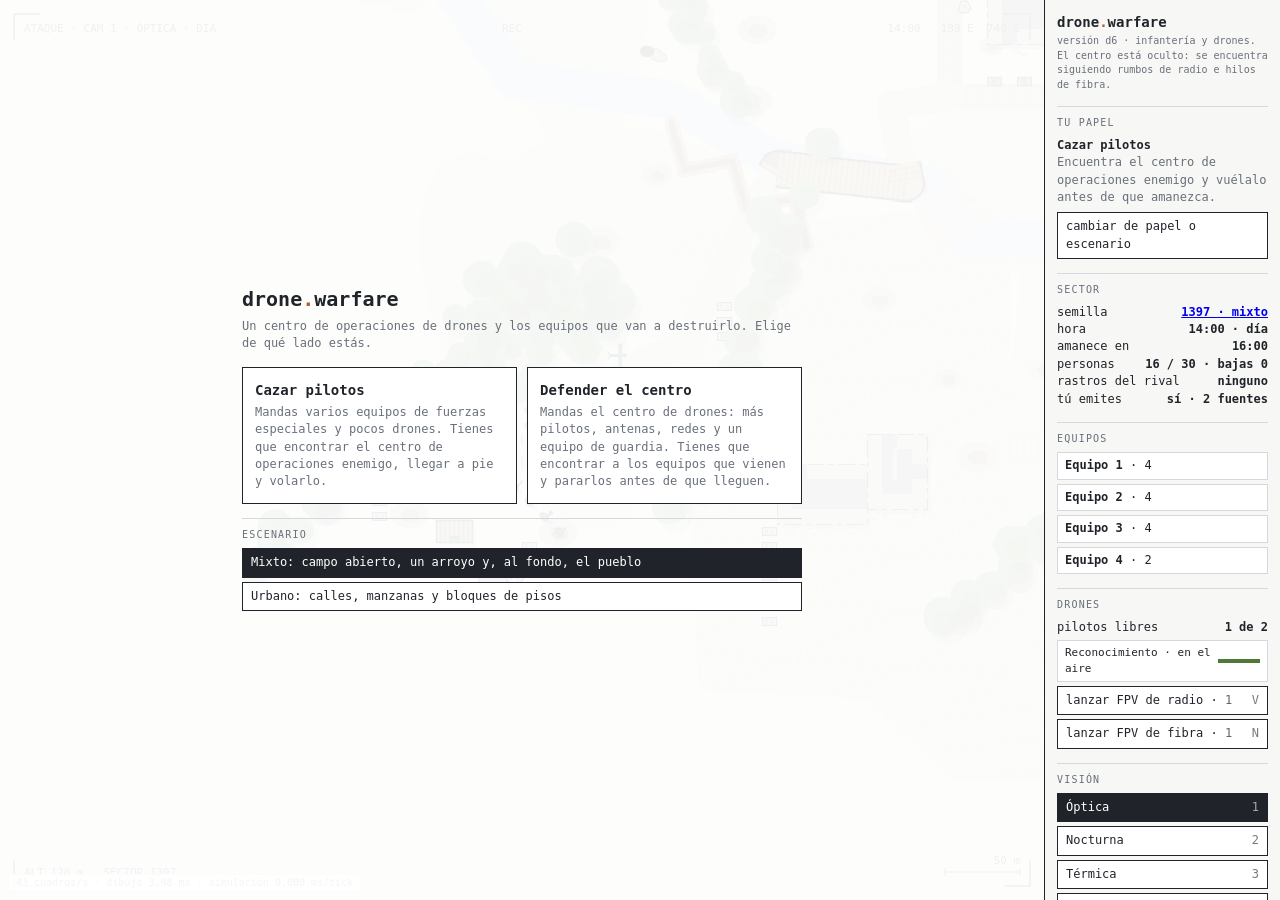
==== commit f5c3dac0: "drone.warfare d6: IA de los dos papeles; arreglo de la carga en edificios pequeños Co-Authored-By: C" ====
--- a/drone/index.html
+++ b/drone/index.html
@@ -41,7 +41,7 @@
     <div id="menu" hidden><div id="menuCaja"><h1>drone<i>.</i>warfare</h1><p class="tenue">Un centro de operaciones de drones y los equipos que van a destruirlo. Elige de qué lado estás.</p><div id="menuRoles"></div><h2>Escenario</h2><div id="menuEsc"></div><button type="button" id="menuCierra" hidden><span>volver</span></button></div></div><div id="rend" title="Rendimiento del último segundo"></div></div>
   <aside id="panel">
     <h1>drone<i>.</i>warfare</h1>
-    <div class="tenue v">versión d5 · infantería y drones. El centro está oculto: se encuentra siguiendo rumbos de radio e hilos de fibra.</div>
+    <div class="tenue v">versión d6 · infantería y drones. El centro está oculto: se encuentra siguiendo rumbos de radio e hilos de fibra.</div>
     <h2>Tu papel</h2>
     <div><b id="rol"></b></div><div class="tenue" id="rolQue"></div>
     <button type="button" id="cambia" style="margin-top:6px"><span>cambiar de papel o escenario</span></button>
@@ -145,9 +145,9 @@
     // Drones. Cada dron en el aire ocupa a un piloto. Los de radio necesitan una antena propia a menos de `enlace` o a un observador (repetidor) a menos de `enlaceObs`; el de fibra, lo que da el carrete desde el taller.
     enlace: 60, enlaceObs: 22, enlaceCorte: 40, fibraAlc: 80, inhibeRadio: 6, reconRadio: 4, recarga: 6, // sin enlace 2 s, el dron cae; el de reconocimiento vuelve solo a recargar (30 s) y sale otra vez
     fpvRadio: 1.4, fpvDano: 80, fpvSupr: 80, fpvTecho: 0.3, // el FPV revienta al llegar; el de radio apenas hace daño bajo techo, el de fibra entra
-    dronTiroAlc: 5, escopetaDron: 0.35, fusilDron: 0.07, dronOye: 9, // a 50 m el equipo le dispara: la escopeta acierta uno de cada tres tiros; el fusil, casi nunca
+    dronTiroAlc: 5, escopetaDron: 0.28, fusilDron: 0.07, dronOye: 9, // a 50 m el equipo le dispara: la escopeta acierta uno de cada tres tiros; el fusil, casi nunca
     verCentro: 5, rumboError: 0.14, hiloVe: 2.5, hiloVeDron: 5, // el centro está enterrado: no lo ve ningún dron y a pie hay que estar a 50 m; el rumbo de radio falla hasta 8°; el hilo de fibra se ve a 25 m (50 m desde un dron)
-    fabrica: [1800, 1200], fpvTope: [2, 4], // el taller saca un FPV cada 90 s (atacante) o 60 s (defensor), hasta tener tantos posados
+    fabrica: [1800, 700], fpvTope: [2, 5], // el taller saca un FPV cada 90 s (atacante) o 35 s (defensor), hasta tener tantos posados
   };
   // Los dos papeles. El bando 0 ataca (caza pilotos: muchos equipos, pocos drones); el bando 1 defiende (el centro de drones: muchos pilotos y medios, una guardia corta).
   D.ROL = [
@@ -421,6 +421,12 @@
   D.orden = function (m, cmd) { m.cola.push(cmd); };
   const delEquipo = (m, j, eqs) => m.ents.filter((e) => e.clase === 'sol' && e.j === j && eqs.includes(e.eq));
   function irA(m, u, x, y) { const r = D.ruta(m.N, m.paso, u.sigilo ? m.costeSigilo : m.coste, u.x, u.y, x, y); u.ruta = r; u.ri = 1; if (!r) u.orden = 'nada'; return !!r; }
+  // La celda pisable y libre desde la que se alcanza a poner la carga en un edificio, la más cercana a quien va.
+  function juntoA(m, o, u, usadas) {
+    const al = ECON.cargaDist + (D.EDIF[o.tipo].tam >= 3 ? 1 : 0) - 0.15, cx = Math.floor(o.x), cy = Math.floor(o.y); let mejor = null, md = 1e9;
+    for (let y = cy - 4; y <= cy + 4; y++) for (let x = cx - 4; x <= cx + 4; x++) { const c = y * m.N + x; if (!libre(m, x, y) || usadas.has(c) || Math.hypot(x + 0.5 - o.x, y + 0.5 - o.y) > al) continue; const d = Math.hypot(x + 0.5 - u.x, y + 0.5 - u.y); if (d < md) { md = d; mejor = { x: x + 0.5, y: y + 0.5, c }; } }
+    if (mejor) { usadas.add(mejor.c); return mejor; } return D.cercaLibre(m, o.x, o.y, usadas);
+  }
   function aplicar(m, cmd) {
     if (m.fin) return; if (cmd.t === 'recon' || cmd.t === 'reconCasa' || cmd.t === 'fpv') { aplicarDron(m, cmd); return; }
     if (!cmd.eqs) return; const us = delEquipo(m, cmd.j, cmd.eqs); if (!us.length) return;
@@ -438,7 +444,7 @@
     }
     else if (cmd.t === 'detener') { for (const u of us) { if (u.orden === 'retirada') continue; u.orden = 'nada'; u.ruta = null; u.obj = 0; u.canal = 0; } }
     else if (cmd.t === 'modo') { for (const u of us) { if (cmd.sigilo !== undefined && u.sigilo !== cmd.sigilo) { u.sigilo = cmd.sigilo; if (u.ruta && u.ri < u.ruta.length) { const f = u.ruta[u.ruta.length - 1]; irA(m, u, f[0], f[1]); } } if (cmd.fuego !== undefined) u.fuego = cmd.fuego; } }
-    else if (cmd.t === 'volar') { const o = m.porId.get(cmd.obj); if (!o || o.clase !== 'edif' || o.j === cmd.j || !m.conocido[cmd.j].has(o.id)) return; const usadas = new Set(); for (const u of us) { const p = D.cercaLibre(m, o.x + (u.x > o.x ? 1.6 : -1.6), o.y + (u.y > o.y ? 1.6 : -1.6), usadas); u.orden = D.SOL[u.tipo].carga ? 'volar' : 'mover'; u.obj = D.SOL[u.tipo].carga ? o.id : 0; u.canal = 0; irA(m, u, p.x, p.y); } }
+    else if (cmd.t === 'volar') { const o = m.porId.get(cmd.obj); if (!o || o.clase !== 'edif' || o.j === cmd.j || !m.conocido[cmd.j].has(o.id)) return; const usadas = new Set(); for (const u of us) { const p = juntoA(m, o, u, usadas); u.orden = D.SOL[u.tipo].carga ? 'volar' : 'mover'; u.obj = D.SOL[u.tipo].carga ? o.id : 0; u.canal = 0; irA(m, u, p.x, p.y); } }
   }
 
   // ---------- cobertura con dirección ----------
@@ -669,54 +675,124 @@
 })();
 
 // ===== sim/ia.js =====
-// drone.warfare — el rival, provisional: lo justo para que haya partida mientras llega la IA de verdad (entrega 5).
-// El atacante avanza hacia el casco urbano, lo va registrando por puntos y, cuando alguien descubre el centro, van todos
-// a volarlo. El defensor tiene a su guardia en su puesto y manda al equipo más cercano a cortar el paso a quien ve acercarse.
+// drone.warfare — el rival. Decide cada dos segundos y solo con lo que su bando sabe (lo que ve, los edificios que ha
+// descubierto, sus rumbos de radio y los hilos que ha encontrado). Da las mismas órdenes que el jugador.
+//
+// El defensor: un equipo de guardia pegado al centro y otro de reacción que sale a cortar el paso; un dron de reconocimiento
+// se queda encima de quien se acerca (o busca a lo largo del rumbo de la escucha); los FPV eligen blanco y tipo; si le están
+// poniendo una carga, todo acude.
+// El atacante: los equipos de asalto se reúnen antes de entrar; el del tirador y el observador se queda detrás, de apoyo;
+// registran por sectores alrededor de la mejor pista; vuelan las antenas que encuentran de paso; tiran humo cuando los
+// clavan y para cubrir la carga.
 (function () {
   const D = globalThis.D || (globalThis.D = {});
-  D.iaCrear = function (m, j) { return { j, eqs: {}, tVisto: -999 }; };
+  const E = D.ECON, dist = (a, b) => Math.hypot(a.x - b.x, a.y - b.y);
+  D.iaCrear = function (m, j) { return { j, eqs: {}, tFpv: -999, ultimo: null, tListos: 0, entra: false, ronda: 0 }; };
+
+  // Un FPV contra el mejor blanco a la vista. De fibra si el blanco tiene un inhibidor cerca o está bajo techo; si no, de radio.
+  // No se lanza si caería sobre los propios (salvo urgencia) ni si ya va otro hacia el mismo blanco.
+  function fpvIA(m, ia, vistos, propios, valor, cada) {
+    const j = ia.j; if (!vistos.length || m.t - ia.tFpv < cada || D.pilotosLibres(m, j) < 1) return;
+    const enVuelo = new Set(); for (const q of m.ents) if (q.clase === 'dron' && q.j === j && q.obj && q.estado === 'vuelo') enVuelo.add(q.obj);
+    let ob = null, mejor = -1e9, urgente = false; for (const o of vistos) { if (enVuelo.has(o.id)) continue; const v = valor(o); if (v === null) continue; const urg = v >= 1000; if (!urg && propios.some((u) => dist(u, o) <= E.fpvRadio + 0.6)) continue; if (v > mejor) { mejor = v; ob = o; urgente = urg; } }
+    if (!ob) return;
+    const inhib = vistos.some((q) => q.tipo === 'inhibidor' && dist(q, ob) <= E.inhibeRadio + 1), techo = m.mapa.terreno[Math.floor(ob.y) * m.N + Math.floor(ob.x)] === D.T.RUINA;
+    for (const tipo of inhib ? ['fpvFibra'] : techo ? ['fpvFibra', 'fpvRadio'] : ['fpvRadio', 'fpvFibra']) { const e = m.ents.find((q) => q.clase === 'dron' && q.j === j && q.tipo === tipo && q.estado === 'posado'); if (e && D.alcanza(m, j, tipo, ob.x, ob.y, e.casa)) { D.orden(m, { t: 'fpv', j, tipo, obj: ob.id }); ia.tFpv = m.t - (urgente ? cada : 0); return; } }
+  }
+
   D.iaTick = function (m, ia) {
     if ((m.t + ia.j * 11) % 40) return;
-    const j = ia.j, mapa = m.mapa, U = mapa.urbano, equipos = {};
-    for (const e of m.ents) if (e.clase === 'sol' && e.j === j) (equipos[e.eq] || (equipos[e.eq] = [])).push(e);
+    const j = ia.j, mapa = m.mapa, U = mapa.urbano, N = m.N, porEq = {}, propios = [];
+    for (const e of m.ents) if (e.clase === 'sol' && e.j === j) { (porEq[e.eq] || (porEq[e.eq] = [])).push(e); propios.push(e); }
     const vistos = []; for (const id of m.visto[j]) { const o = m.porId.get(id); if (o) vistos.push(o); }
-    // Drones: un FPV cada 15 s contra el enemigo a la vista más cercano a su base (el de radio si llega; si no, el de fibra);
-    // y el atacante lleva su dron de reconocimiento por delante de sus equipos.
-    if (vistos.length && m.t - (ia.tFpv || -999) >= 300 && D.pilotosLibres(m, j) > 0) {
-      const b = mapa.bases[j]; let ob = null, md = 1e9; for (const o of vistos) { const d = Math.hypot(o.x - b.x, o.y - b.y); if (d < md) { md = d; ob = o; } }
-      for (const tipo of ['fpvRadio', 'fpvFibra']) { const e = m.ents.find((q) => q.clase === 'dron' && q.j === j && q.tipo === tipo && q.estado === 'posado'); if (e && D.alcanza(m, j, tipo, ob.x, ob.y, e.casa)) { D.orden(m, { t: 'fpv', j, tipo, obj: ob.id }); ia.tFpv = m.t; break; } }
-    }
-    if (j === 0 && m.t % 400 === 0) { const r = m.ents.find((q) => q.clase === 'dron' && q.j === 0 && q.tipo === 'recon' && q.estado === 'vuelo'), ss = m.ents.filter((q) => q.clase === 'sol' && q.j === 0); if (r && ss.length) { const cx = ss.reduce((s, u) => s + u.x, 0) / ss.length, cy = ss.reduce((s, u) => s + u.y, 0) / ss.length, ux = (U.x0 + U.x1) / 2 - cx, uy = (U.y0 + U.y1) / 2 - cy, L = Math.hypot(ux, uy) || 1; D.orden(m, { t: 'recon', j: 0, id: r.id, x: cx + (ux / L) * 12, y: cy + (uy / L) * 12 }); } }
-    // El atacante sigue los rastros: el taller enemigo si lo conoce; si no, el origen de un hilo de fibra; si no, otro edificio
-    // descubierto; si no, donde se cruzan dos rumbos de radio hacia la misma antena.
-    let pista = null;
-    if (j === 0) { let otro = null; for (const id of m.conocido[0]) { const o = m.porId.get(id); if (!o) continue; if (o.tipo === 'taller') pista = o; else otro = o; }
-      if (!pista) { const h = m.hilos.find((q) => q.j === 1 && q.visto[0]); if (h) pista = { x: h.pts[0][0], y: h.pts[0][1] }; }
-      if (!pista) pista = otro;
-      if (!pista) { const rs = m.rumbo[0]; for (let a = 0; a < rs.length && !pista; a++) for (let b = a + 1; b < rs.length; b++) { const p = rs[a], q = rs[b]; if (p.a !== q.a || p.de === q.de) continue; const d = Math.cos(p.ang) * Math.sin(q.ang) - Math.sin(p.ang) * Math.cos(q.ang); if (Math.abs(d) < 0.15) continue; const k = ((q.x - p.x) * Math.sin(q.ang) - (q.y - p.y) * Math.cos(q.ang)) / d; if (k < 3) continue; pista = { x: Math.max(3, Math.min(m.N - 3, p.x + Math.cos(p.ang) * k)), y: Math.max(3, Math.min(m.N - 3, p.y + Math.sin(p.ang) * k)) }; break; } } }
-    for (const k in equipos) {
-      const us = equipos[k], eq = Number(k), st = ia.eqs[eq] || (ia.eqs[eq] = { paso: 0, puesto: { x: us[0].x, y: us[0].y }, tOrden: -999 });
-      const cx = us.reduce((s, u) => s + u.x, 0) / us.length, cy = us.reduce((s, u) => s + u.y, 0) / us.length, parado = us.every((u) => u.orden === 'nada');
-      let cerca = null, dc = 1e9; for (const o of vistos) { const d = Math.hypot(o.x - cx, o.y - cy); if (d < dc) { dc = d; cerca = o; } }
-      if (cerca && dc <= D.ECON.granadaAlc - 0.5 && dc > 2 && us[0].cdGranada <= m.t) D.orden(m, { t: 'granada', j, eqs: [eq], x: cerca.x, y: cerca.y }); // a tiro de granada, granada
-      if (j === 0) { // ---- atacante ----
-        let centro = null; for (const id of m.conocido[0]) { const o = m.porId.get(id); if (o && o.tipo === 'centro') centro = o; }
-        if (cerca && dc < 11) { if (!parado && !centro) D.orden(m, { t: 'detener', j, eqs: [eq] }); if (!centro) continue; } // contacto: se planta y pelea (si ya sabe dónde está el centro, sigue)
-        if (centro) { if (parado || m.t - st.tOrden > 400) { D.orden(m, { t: 'volar', j, eqs: [eq], obj: centro.id }); st.tOrden = m.t; } continue; }
-        if (!parado && m.t - st.tOrden < 1200) continue;
-        const dentro = cx >= U.x0 && cx <= U.x1 && cy >= U.y0 && cy <= U.y1; let x, y;
-        if (st.paso === 0) { x = Math.max(U.x0 + 3, Math.min(U.x1 - 3, cx)); y = Math.max(U.y0 + 3, Math.min(U.y1 - 3, cy)); if (dentro) { x = U.x0 + 4 + m.az() * (U.x1 - U.x0 - 8); y = U.y0 + 4 + m.az() * (U.y1 - U.y0 - 8); } } // primero, al borde del pueblo
-        else { x = U.x0 + 4 + m.az() * (U.x1 - U.x0 - 8); y = U.y0 + 4 + m.az() * (U.y1 - U.y0 - 8); } // luego, a registrar: un punto al azar del casco
-        if (pista && st.paso > 0) { x = Math.max(2, Math.min(m.N - 2, pista.x + (m.az() - 0.5) * 16)); y = Math.max(2, Math.min(m.N - 2, pista.y + (m.az() - 0.5) * 16)); }
-        st.paso++; st.tOrden = m.t; D.orden(m, { t: 'modo', j, eqs: [eq], sigilo: dentro && D.luz(m) > 0.5 }); D.orden(m, { t: 'mover', j, eqs: [eq], x, y });
-      } else { // ---- defensor ----
-        const b = mapa.bases[1];
-        let amenaza = null, da = 28; for (const o of vistos) { const d = Math.hypot(o.x - b.x, o.y - b.y); if (d < da) { da = d; amenaza = o; } }
-        if (amenaza) { ia.tVisto = m.t; const d = Math.hypot(amenaza.x - cx, amenaza.y - cy); if (d > 10 && m.t - st.tOrden > 160) { const a = Math.atan2(b.y - amenaza.y, b.x - amenaza.x); D.orden(m, { t: 'mover', j, eqs: [eq], x: amenaza.x + Math.cos(a) * 7, y: amenaza.y + Math.sin(a) * 7 }); st.tOrden = m.t; } }
-        else if (m.t - ia.tVisto > 300 && parado && Math.hypot(st.puesto.x - cx, st.puesto.y - cy) > 4) { D.orden(m, { t: 'mover', j, eqs: [eq], x: st.puesto.x, y: st.puesto.y }); st.tOrden = m.t; }
-      }
-    }
-  };
+    const eqs = []; for (const k in porEq) { const us = porEq[k], eq = Number(k), cx = us.reduce((s, u) => s + u.x, 0) / us.length, cy = us.reduce((s, u) => s + u.y, 0) / us.length;
+      const st = ia.eqs[eq] || (ia.eqs[eq] = { paso: 0, puesto: { x: cx, y: cy }, tOrden: -999, tHumo: -999, apoyo: us.some((u) => u.tipo === 'tirador'), listo: false, meta: null });
+      let cerca = null, dc = 1e9, n = 0; for (const o of vistos) { const d = Math.hypot(o.x - cx, o.y - cy); if (d < 14) n++; if (d < dc) { dc = d; cerca = o; } }
+      const pelea = us.some((u) => m.t - u.tTiro < 120 || m.t - (u.tHerido || -999) < 120); // hay tiros de verdad: no basta con que un dron vea a alguien detrás de un muro
+      eqs.push({ eq, us, st, x: cx, y: cy, cerca, dc, n, pelea, parado: us.every((u) => u.orden === 'nada'), carga: us.some((u) => D.SOL[u.tipo].carga), salud: us.reduce((s, u) => s + u.vida / u.vidaMax, 0) / us.length, clavado: us.some((u) => D.nivelSupr(u) === 2), enRetirada: us.some((u) => u.orden === 'retirada') }); }
+    const ir = (q, x, y, cada) => { if (m.t - q.st.tOrden < (cada || 0)) return false; x = Math.max(1.5, Math.min(N - 1.5, x)); y = Math.max(1.5, Math.min(N - 1.5, y)); if (q.st.meta && Math.hypot(q.st.meta.x - x, q.st.meta.y - y) < 2.5 && !q.parado) return false; D.orden(m, { t: 'mover', j, eqs: [q.eq], x, y }); q.st.tOrden = m.t; q.st.meta = { x, y }; return true; };
+    // Lo de todos: granada a quien se pone a tiro; humo delante cuando lo clavan.
+    for (const q of eqs) { if (!q.cerca || q.enRetirada) continue;
+      if (q.dc <= E.granadaAlc - 0.5 && q.dc > 2.2 && q.us[0].cdGranada <= m.t) D.orden(m, { t: 'granada', j, eqs: [q.eq], x: q.cerca.x, y: q.cerca.y });
+      if (q.clavado && q.us[0].cdHumo <= m.t && q.dc > 4) { const k = Math.min(0.5, (E.humoAlc - 1.5) / q.dc); D.orden(m, { t: 'humo', j, eqs: [q.eq], x: q.x + (q.cerca.x - q.x) * k, y: q.y + (q.cerca.y - q.y) * k }); } }
+    if (j === 0) atacante(m, ia, eqs, vistos, propios, ir); else defensor(m, ia, eqs, vistos, propios, ir);
+  };
+
+  // ---------- el defensor ----------
+  function defensor(m, ia, eqs, vistos, propios, ir) {
+    const b = m.mapa.bases[1], c = m.ents.find((e) => e.clase === 'edif' && e.j === 1 && e.tipo === 'centro') || b;
+    if (!ia.roles) { ia.roles = true; let g = null; for (const q of eqs) if (!g || dist(q, c) < dist(g, c)) g = q; for (const q of eqs) q.st.guardia = q === g; }
+    let am = null, da = 40; for (const o of vistos) { const d = dist(o, c); if (d < da) { da = d; am = o; } }
+    if (am) ia.ultimo = { x: am.x, y: am.y, t: m.t };
+    const poniendo = m.ents.some((e) => e.clase === 'sol' && e.j === 0 && e.canal > 0 && e.obj === c.id); // le están poniendo la carga: se sabe (salta el aviso)
+    for (const q of eqs) { const st = q.st;
+      if (poniendo) { if (dist(q, c) > 3.5) ir(q, c.x, c.y, 60); continue; }
+      if (q.enRetirada) continue;
+      if (!st.guardia && q.salud < 0.4 && q.cerca && q.dc < 12 && dist(q, c) > 10) { D.orden(m, { t: 'retirada', j: 1, eqs: [q.eq] }); st.tOrden = m.t; st.meta = null; continue; } // muy tocado y lejos: se repliega al barracón (junto al centro)
+      if (st.guardia) { // la guardia no se aleja: se coloca del lado por donde viene el peligro
+        if (am && da < 22) { const d = dist(am, c) || 1; ir(q, c.x + ((am.x - c.x) / d) * 3.5, c.y + ((am.y - c.y) / d) * 3.5, 200); }
+        else if (!am && dist(q, st.puesto) > 4 && (!ia.ultimo || m.t - ia.ultimo.t > 400)) ir(q, st.puesto.x, st.puesto.y, 200);
+      } else if (am) { // la reacción sale a cortar el paso: se planta entre la amenaza y el centro, a tiro de fusil
+        const d = dist(am, c) || 1; if (vistos.length > q.us.length + 3) { const a = Math.atan2(am.y - c.y, am.x - c.x) + 0.6; ir(q, c.x + Math.cos(a) * 5.5, c.y + Math.sin(a) * 5.5, 200); } // vienen muchos: no sale a que lo arrollen; se cierra sobre el centro, al lado de la guardia
+        else { const k = Math.max(0, d - 8) / d; if (dist(q, am) > 10) ir(q, c.x + (am.x - c.x) * k, c.y + (am.y - c.y) * k, 120); }
+      } else if (dist(q, st.puesto) > 4 && (!ia.ultimo || m.t - ia.ultimo.t > 400)) ir(q, st.puesto.x, st.puesto.y, 200);
+    }
+    // FPV: primero quien está poniendo la carga; luego, quien lleva carga y está más cerca del centro.
+    fpvIA(m, ia, vistos, propios, (o) => (o.canal > 0 && o.obj === c.id ? 2000 : 0) + 100 - dist(o, c) + (D.SOL[o.tipo].carga ? 25 : 0) + (o.tipo === 'inhibidor' ? 10 : 0) + D.nivelSupr(o) * 12, 100); // y mejor si está clavado: no puede dispararle al dron
+    // Reconocimiento: el primero no se mueve de su vuelta a la base; el segundo se queda encima de la amenaza; si no la hay,
+    // busca a lo largo del rumbo que da la escucha (allí está el inhibidor o el repetidor del atacante) o patrulla hacia el frente.
+    if (m.t % 200 === 0) { const rs = m.ents.filter((e) => e.clase === 'dron' && e.j === 1 && e.tipo === 'recon' && e.estado !== 'posado'), r = rs[rs.length - 1]; if (r && rs.length > 1) {
+      let p = null; if (ia.ultimo && m.t - ia.ultimo.t < 600) p = ia.ultimo;
+      else if (m.rumbo[1].length) { const ru = m.rumbo[1][ia.ronda % m.rumbo[1].length], d = 22 + (ia.ronda % 4) * 9; p = { x: ru.x + Math.cos(ru.ang) * d, y: ru.y + Math.sin(ru.ang) * d }; ia.ronda++; }
+      else { const a = b.frente + ((ia.ronda % 3) - 1) * 0.5, d = 24 + (ia.ronda % 2) * 12; p = { x: b.x + Math.cos(a) * d, y: b.y + Math.sin(a) * d }; ia.ronda++; }
+      if (!r.orbita || Math.hypot(r.orbita.x - p.x, r.orbita.y - p.y) > 3) D.orden(m, { t: 'recon', j: 1, id: r.id, x: p.x, y: p.y }); } }
+  }
+
+  // ---------- el atacante ----------
+  // La mejor pista de dónde está el centro: el taller enemigo si lo conoce; si no, el origen de un hilo de fibra; si no, otro
+  // edificio descubierto; si no, donde se cruzan dos rumbos de radio hacia la misma antena; si no, el casco urbano.
+  function pistaDe(m) {
+    let otro = null; for (const id of m.conocido[0]) { const o = m.porId.get(id); if (!o) continue; if (o.tipo === 'taller') return { x: o.x, y: o.y, r: 5 }; otro = o; }
+    const h = m.hilos.find((q) => q.j === 1 && q.visto[0]); if (h) return { x: h.pts[0][0], y: h.pts[0][1], r: 6 };
+    if (otro) return { x: otro.x, y: otro.y, r: 14 };
+    const rs = m.rumbo[0], U = m.mapa.urbano, ux = (U.x0 + U.x1) / 2, uy = (U.y0 + U.y1) / 2;
+    // Dos rumbos que se cruzan con buen ángulo dan un punto; si los dos observadores están juntos, el cruce no vale nada: entonces
+    // se toma la dirección media y se supone que la antena está a la altura del casco urbano.
+    for (let a = 0; a < rs.length; a++) for (let b = a + 1; b < rs.length; b++) { const p = rs[a], q = rs[b]; if (p.a !== q.a || p.de === q.de) continue; const d = Math.cos(p.ang) * Math.sin(q.ang) - Math.sin(p.ang) * Math.cos(q.ang); if (Math.abs(d) < 0.4) continue; const k = ((q.x - p.x) * Math.sin(q.ang) - (q.y - p.y) * Math.cos(q.ang)) / d; if (k < 3) continue; return { x: Math.max(3, Math.min(m.N - 3, p.x + Math.cos(p.ang) * k)), y: Math.max(3, Math.min(m.N - 3, p.y + Math.sin(p.ang) * k)), r: 14 }; }
+    if (rs.length) { let ox = 0, oy = 0, dx = 0, dy = 0; for (const r of rs) { ox += r.x; oy += r.y; dx += Math.cos(r.ang); dy += Math.sin(r.ang); } ox /= rs.length; oy /= rs.length; const L = Math.hypot(dx, dy) || 1; dx /= L; dy /= L; const t = Math.max(12, Math.min(110, (ux - ox) * dx + (uy - oy) * dy)); return { x: Math.max(3, Math.min(m.N - 3, ox + dx * t)), y: Math.max(3, Math.min(m.N - 3, oy + dy * t)), r: 16 }; }
+    return { x: ux, y: uy, r: Math.min(U.x1 - U.x0, U.y1 - U.y0) / 2 };
+  }
+  function atacante(m, ia, eqs, vistos, propios, ir) {
+    const b = m.mapa.bases[0], G = pistaDe(m); let centro = null; for (const id of m.conocido[0]) { const o = m.porId.get(id); if (o && o.tipo === 'centro') centro = o; }
+    const asalto = eqs.filter((q) => !q.st.apoyo && q.carga), punta = asalto[0] || eqs[0]; if (!punta) return;
+    // El punto de reunión: a 160 m de la pista, del lado por donde se viene.
+    if (!ia.reunion || (!ia.entra && Math.hypot(ia.G.x - G.x, ia.G.y - G.y) > 12 && m.t - (ia.tReu || 0) > 600)) { ia.tReu = m.t; const d = Math.hypot(b.x - G.x, b.y - G.y) || 1, k = Math.min(1, (G.r + 12) / d); ia.reunion = { x: G.x + (b.x - G.x) * k, y: G.y + (b.y - G.y) * k, lado: Math.atan2(b.y - G.y, b.x - G.x) + Math.PI / 2 }; ia.G = G; }
+    const R = ia.reunion, aCubierto = (q) => { if (q.st.cubierto) return; q.st.cubierto = true; D.orden(m, { t: 'mover', j: 0, eqs: [q.eq], x: q.x, y: q.y }); q.st.tOrden = m.t; q.st.meta = null; }; // «mover» al sitio donde ya está: cada uno busca el puesto más cubierto de cara al enemigo
+    if (!ia.entra) { const n = asalto.filter((q) => q.st.listo).length; if (n && !ia.tListos) ia.tListos = m.t; if (centro || (asalto.length && n === asalto.length) || (ia.tListos && m.t - ia.tListos > 1200)) ia.entra = true; } // entran cuando están todos, o un minuto después de llegar el primero
+    asalto.forEach((q, i) => { const st = q.st;
+      if (centro) { // el asalto: todos a poner la carga; humo entre el centro y quien lo defiende
+        if (q.parado || m.t - st.tOrden > 400) { D.orden(m, { t: 'modo', j: 0, eqs: [q.eq], sigilo: false }); D.orden(m, { t: 'volar', j: 0, eqs: [q.eq], obj: centro.id }); st.tOrden = m.t; st.meta = null; }
+        if (q.cerca && dist(q, centro) < 9 && q.us[0].cdHumo <= m.t) { const d = dist(q.cerca, centro) || 1, k = Math.min(0.5, 3 / d); D.orden(m, { t: 'humo', j: 0, eqs: [q.eq], x: centro.x + (q.cerca.x - centro.x) * k, y: centro.y + (q.cerca.y - centro.y) * k }); }
+        return; }
+      if (!ia.entra) { const lat = (i - (asalto.length - 1) / 2) * 5, x = R.x + Math.cos(R.lado) * lat, y = R.y + Math.sin(R.lado) * lat; // a reunirse
+        if (Math.hypot(q.x - x, q.y - y) < 5) st.listo = true; else if (!(q.cerca && q.dc < 11 && q.pelea)) { st.cubierto = false; if (ir(q, x, y, 400)) D.orden(m, { t: 'modo', j: 0, eqs: [q.eq], sigilo: false }); } else aCubierto(q);
+        return; }
+      // dentro, registrando
+      if (q.cerca && q.dc < 11 && q.pelea && G.r > 6) { // contacto: se pone a cubierto donde está y pelea; si lo superan y está tocado, se echa atrás hacia la reunión. Con el taller ya localizado no se para: el centro está al lado
+        if (q.salud < 0.45 && q.n > q.us.length) { if (ir(q, R.x, R.y, 300)) D.orden(m, { t: 'modo', j: 0, eqs: [q.eq], sigilo: false }); }
+        else aCubierto(q);
+        return; } st.cubierto = false;
+      // una antena descubierta a mano (sea de verdad o falsa): se vuela, que sin antenas no hay drones de radio
+      let an = null, da = 10; for (const id of m.conocido[0]) { const o = m.porId.get(id); if (o && (o.tipo === 'antena' || o.tipo === 'falsa')) { const d = dist(q, o); if (d < da) { da = d; an = o; } } }
+      if (an) { st.volando = true; if (q.parado || m.t - st.tOrden > 300) { D.orden(m, { t: 'volar', j: 0, eqs: [q.eq], obj: an.id }); st.tOrden = m.t; st.meta = null; } return; } st.volando = false;
+      if (q.parado || m.t - st.tOrden > 700) { const a = st.paso * 2.4 + i * 2.1, d = G.r * (0.35 + 0.65 * ((st.paso * 0.618) % 1)); st.paso++; if (ir(q, G.x + Math.cos(a) * d, G.y + Math.sin(a) * d, 0)) D.orden(m, { t: 'modo', j: 0, eqs: [q.eq], sigilo: D.luz(m) > 0.5 && !q.n }); }
+    });
+    // El apoyo (tirador y observador): detrás de la punta, a cubierto; da enlace y rumbo, y el tirador hace el resto.
+    for (const q of eqs) { if (!q.st.apoyo && q.carga) continue; if (q.cerca && q.dc < 9) continue; const d = Math.hypot(b.x - punta.x, b.y - punta.y) || 1, x = punta.x + ((b.x - punta.x) / d) * 8, y = punta.y + ((b.y - punta.y) / d) * 8; if (Math.hypot(q.x - x, q.y - y) > 6) ir(q, x, y, 240); }
+    // FPV contra quien estorba a los equipos; el dron de reconocimiento, por delante de la punta hacia la pista.
+    fpvIA(m, ia, vistos, propios, (o) => { let d = 1e9; for (const q of eqs) d = Math.min(d, dist(q, o)); return 60 - d + (o.tipo === 'tirador' ? 15 : 0) + (o.tipo === 'inhibidor' ? 8 : 0); }, 240);
+    if (m.t % 400 === 0) { const r = m.ents.find((q) => q.clase === 'dron' && q.j === 0 && q.tipo === 'recon' && q.estado !== 'posado'); if (r) { const o = centro || G, d = Math.hypot(o.x - punta.x, o.y - punta.y) || 1, k = Math.min(1, 12 / d); D.orden(m, { t: 'recon', j: 0, id: r.id, x: punta.x + (o.x - punta.x) * k, y: punta.y + (o.y - punta.y) * k }); } }
+  }
 })();
 
 // ===== ui/figuras.js =====
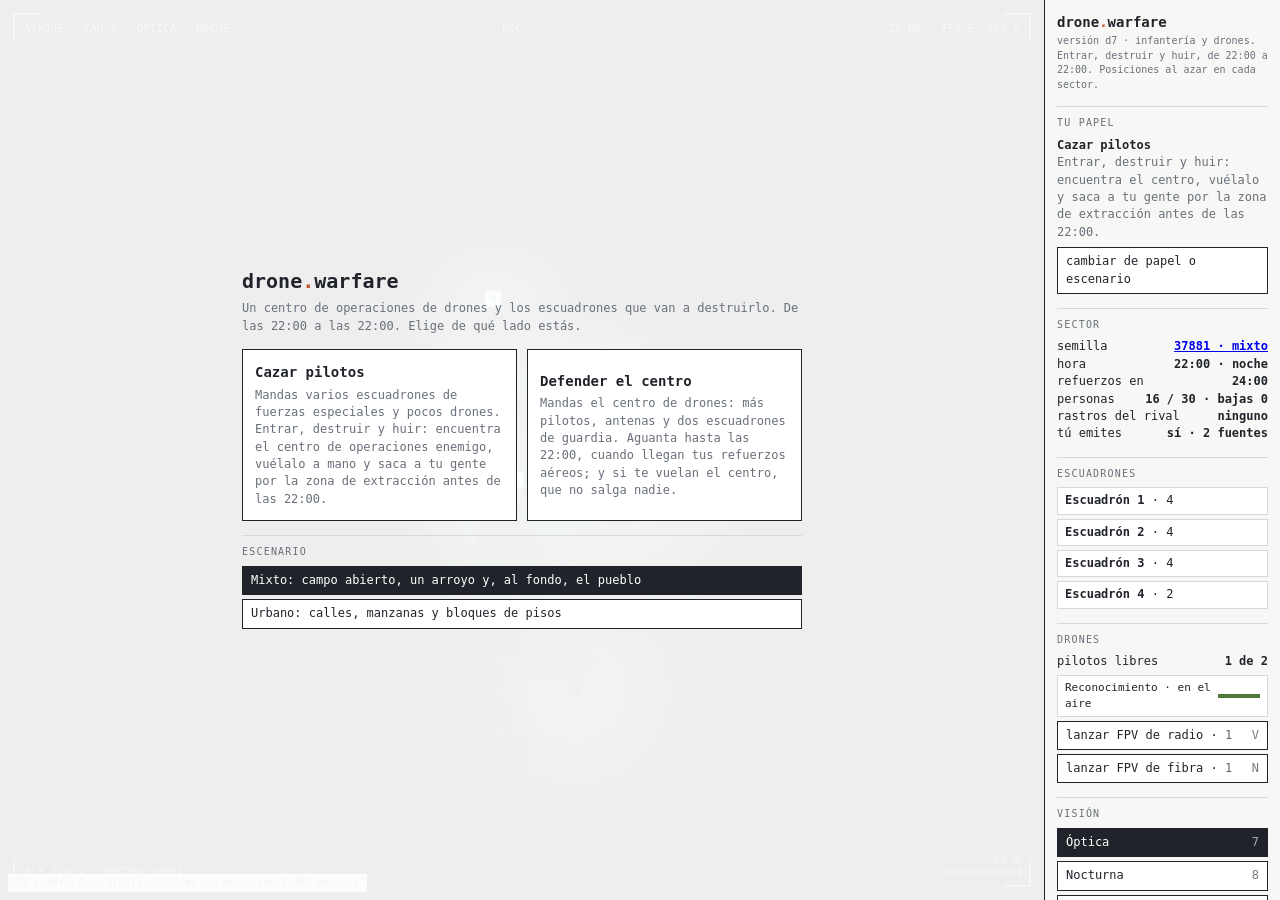
==== commit cb764e8b: "drone.warfare d7: posiciones al azar, 24 horas de 22:00 a 22:00, extracción, escuadrones numerados C" ====
--- a/drone/index.html
+++ b/drone/index.html
@@ -38,21 +38,21 @@
 <div id="marco">
   <div id="vista"><canvas id="lienzo"></canvas><div id="aviso"></div>
     <div id="fin" hidden><div><h1 id="finT"></h1><p id="finQ"></p><button type="button" id="otra"><span>otra partida, mismo papel</span></button><button type="button" id="otraRol"><span>este mismo sector, desde el otro lado</span></button></div></div>
-    <div id="menu" hidden><div id="menuCaja"><h1>drone<i>.</i>warfare</h1><p class="tenue">Un centro de operaciones de drones y los equipos que van a destruirlo. Elige de qué lado estás.</p><div id="menuRoles"></div><h2>Escenario</h2><div id="menuEsc"></div><button type="button" id="menuCierra" hidden><span>volver</span></button></div></div><div id="rend" title="Rendimiento del último segundo"></div></div>
+    <div id="menu" hidden><div id="menuCaja"><h1>drone<i>.</i>warfare</h1><p class="tenue">Un centro de operaciones de drones y los escuadrones que van a destruirlo. De las 22:00 a las 22:00. Elige de qué lado estás.</p><div id="menuRoles"></div><h2>Escenario</h2><div id="menuEsc"></div><button type="button" id="menuCierra" hidden><span>volver</span></button></div></div><div id="rend" title="Rendimiento del último segundo"></div></div>
   <aside id="panel">
     <h1>drone<i>.</i>warfare</h1>
-    <div class="tenue v">versión d6 · infantería y drones. El centro está oculto: se encuentra siguiendo rumbos de radio e hilos de fibra.</div>
+    <div class="tenue v">versión d7 · infantería y drones. Entrar, destruir y huir, de 22:00 a 22:00. Posiciones al azar en cada sector.</div>
     <h2>Tu papel</h2>
     <div><b id="rol"></b></div><div class="tenue" id="rolQue"></div>
     <button type="button" id="cambia" style="margin-top:6px"><span>cambiar de papel o escenario</span></button>
     <h2>Sector</h2>
     <div class="fila"><span>semilla</span><b><a id="semilla" href="#" title="Clic: otro sector"></a></b></div>
     <div class="fila"><span>hora</span><b id="hora"></b></div>
-    <div class="fila"><span>amanece en</span><b id="amanece"></b></div>
+    <div class="fila"><span>refuerzos en</span><b id="amanece"></b></div>
     <div class="fila"><span>personas</span><b id="pers"></b></div>
     <div class="fila"><span>rastros del rival</span><b id="rastros"></b></div>
     <div class="fila"><span>tú emites</span><b id="emito"></b></div>
-    <h2>Equipos</h2>
+    <h2>Escuadrones</h2>
     <div id="equipos"></div>
     <div id="ordenes" hidden><button type="button" id="bSigilo"><span>sigilo</span><kbd>C</kbd></button><button type="button" id="bFuego"><span>fuego contenido</span><kbd>F</kbd></button><button type="button" id="bAlto"><span>alto</span><kbd>X</kbd></button><button type="button" id="bRetira"><span>retirada</span><kbd>R</kbd></button><button type="button" id="bGranada"><span>granada · <i id="cdGranada"></i></span><kbd>G</kbd></button><button type="button" id="bHumo"><span>humo · <i id="cdHumo"></i></span><kbd>B</kbd></button><div class="tenue ley"><i style="background:#3f8f3a"></i>cubierto <i style="background:#d6a21e"></i>a medias <i style="background:#9aa0a6"></i>sin cobertura <i style="background:#c2552d"></i>expuesto</div></div>
     <h2>Drones</h2>
@@ -65,7 +65,7 @@
     <h2>Bajo el cursor</h2>
     <div id="bajo" class="tenue"></div>
     <h2>Manejo</h2>
-    <div class="tenue">clic: elegir equipo · arrastrar: varios<br>clic derecho: ir (los puntos de color muestran dónde quedará cada uno y su cobertura) · sobre un edificio enemigo: volarlo<br>C sigilo · F fuego · X alto · R retirada<br>G granada · B humo · Tab siguiente equipo<br>dron de reconocimiento: clic en él (o en su línea) y clic derecho donde debe vigilar · Z lo recoge<br>V / N: FPV de radio / de fibra, y clic en el blanco<br>4 (Espectro): líneas amarillas, el rumbo hacia lo que emite el rival<br>WASD o flechas: cámara · rueda: zoom<br>Espacio + arrastrar: desplazar<br>1–4: visión · H: tu base · P: pausa</div>
+    <div class="tenue">1–6: elegir escuadrón (otra vez: ir a él) · clic o arrastrar: también<br>clic derecho: ir (los puntos de color muestran dónde quedará cada uno y su cobertura) · sobre un edificio enemigo: volarlo<br>C sigilo · F fuego · X alto · R retirada<br>G granada · B humo · Tab siguiente escuadrón<br>dron de reconocimiento: clic en él (o en su línea) y clic derecho donde debe vigilar · Z lo recoge<br>V / N: FPV de radio / de fibra, y clic en el blanco<br>7 8 9 0: visiones. En Espectro (0), las líneas amarillas son el rumbo hacia lo que emite el rival<br>WASD o flechas: cámara · rueda: zoom<br>Espacio + arrastrar: desplazar<br>1–4: visión · H: tu base · P: pausa</div>
   </aside>
 </div>
 <script>
@@ -133,7 +133,7 @@
     boca:     { nombre: 'Boca de tubería', que: 'Entrada a un paso bajo tierra: ningún dron ve dentro.', tam: 1 },
   };
   D.ECON = {
-    dia: 28800, diaLuz: 14400, crepusculo: 600, inicio: 9600, tope: [30, 30], // el día dura 24 min: 12 de luz y 12 de noche. La partida empieza 4 min antes de anochecer y acaba al amanecer (16 min). 30 personas por bando
+    dia: 28800, diaLuz: 14400, crepusculo: 600, inicio: 0, hora0: 22, extraeRadio: 5, tope: [30, 30], // la partida simula 24 horas en 24 min (un minuto por hora): de las 22:00 a las 22:00 del día siguiente, cuando llegan los refuerzos aéreos de la defensa. Amanece a las 06:00 y anochece a las 18:00. La zona de extracción: 50 m de radio. 30 personas por bando
     verNoche: 0.45, verEdif: 14, dronVe: 12, dronVeEdif: 10, // de noche el soldado ve el 45 % (lleva visor); a qué distancia se descubre un edificio; lo que ve un dron de reconocimiento
     sigiloVel: 0.5, sigiloFirma: 0.6, quietoCob: 1, andaCob: 0.35, firmaTiro: 1.4, tiroDelata: 40, // en sigilo: media velocidad y menos firma; quieto, la cobertura tapa del todo; andando, un tercio; quien dispara se delata 2 s
     supr: 50, suprVel: 0.5, suprPrec: 0.6, cobTiro: 0.6, andaPrec: 0.5, curaRadio: 2.5, cura: 0.15, // bajo fuego: 2,5 s agachado, lento y con peor puntería; la cobertura quita hasta el 60 % de los impactos; el sanitario
@@ -147,12 +147,12 @@
     fpvRadio: 1.4, fpvDano: 80, fpvSupr: 80, fpvTecho: 0.3, // el FPV revienta al llegar; el de radio apenas hace daño bajo techo, el de fibra entra
     dronTiroAlc: 5, escopetaDron: 0.28, fusilDron: 0.07, dronOye: 9, // a 50 m el equipo le dispara: la escopeta acierta uno de cada tres tiros; el fusil, casi nunca
     verCentro: 5, rumboError: 0.14, hiloVe: 2.5, hiloVeDron: 5, // el centro está enterrado: no lo ve ningún dron y a pie hay que estar a 50 m; el rumbo de radio falla hasta 8°; el hilo de fibra se ve a 25 m (50 m desde un dron)
-    fabrica: [1800, 700], fpvTope: [2, 5], // el taller saca un FPV cada 90 s (atacante) o 35 s (defensor), hasta tener tantos posados
+    fabrica: [1800, 1200], fpvTope: [2, 4], // el taller saca un FPV cada 90 s (atacante) o 60 s (defensor), hasta tener tantos posados
   };
   // Los dos papeles. El bando 0 ataca (caza pilotos: muchos equipos, pocos drones); el bando 1 defiende (el centro de drones: muchos pilotos y medios, una guardia corta).
   D.ROL = [
-    { clave: 'ataque', nombre: 'Cazar pilotos', que: 'Mandas varios equipos de fuerzas especiales y pocos drones. Tienes que encontrar el centro de operaciones enemigo, llegar a pie y volarlo.' },
-    { clave: 'defensa', nombre: 'Defender el centro', que: 'Mandas el centro de drones: más pilotos, antenas, redes y un equipo de guardia. Tienes que encontrar a los equipos que vienen y pararlos antes de que lleguen.' },
+    { clave: 'ataque', nombre: 'Cazar pilotos', que: 'Mandas varios escuadrones de fuerzas especiales y pocos drones. Entrar, destruir y huir: encuentra el centro de operaciones enemigo, vuélalo a mano y saca a tu gente por la zona de extracción antes de las 22:00.' },
+    { clave: 'defensa', nombre: 'Defender el centro', que: 'Mandas el centro de drones: más pilotos, antenas y dos escuadrones de guardia. Aguanta hasta las 22:00, cuando llegan tus refuerzos aéreos; y si te vuelan el centro, que no salga nadie.' },
   ];
   D.ESCENARIO = { mixto: 'Mixto: campo abierto, un arroyo y, al fondo, el pueblo', urbano: 'Urbano: calles, manzanas y bloques de pisos' };
 })();
@@ -178,8 +178,10 @@
     const blando = (t) => t === T.SUELO || t === T.CAMPO || t === T.HIERBA || t === T.CRATER;
     const libre = (x, y) => { x = Math.floor(x); y = Math.floor(y); return dentro(x, y) && x >= 3 && y >= 3 && x <= N - 4 && y <= N - 4 && blando(terreno[y * N + x]); };
 
-    // El atacante sale de la esquina de abajo a la izquierda. El casco urbano ocupa el cuadrante opuesto (o casi todo, en 'urbano').
-    const ataque = { x: Math.round(entre(10, 17)), y: Math.round(entre(N - 17, N - 10)) };
+    // El sector se dibuja con el atacante abajo a la izquierda (en cualquier punto de esos dos bordes) y el casco urbano en el
+    // cuadrante opuesto (o casi todo, en 'urbano'); al final se le da la vuelta al azar (ocho orientaciones), así que el
+    // atacante puede salir de cualquier borde. El centro del defensor cae en una manzana cualquiera lejos del atacante.
+    const ataque = az() < 0.5 ? { x: Math.round(entre(10, 36)), y: Math.round(entre(N - 15, N - 10)) } : { x: Math.round(entre(10, 15)), y: Math.round(entre(N - 38, N - 10)) };
     const U = escenario === 'urbano' ? { x0: 5, y0: 4, x1: N - 4, y1: N - 5 } : { x0: Math.round(N * entre(0.44, 0.5)), y0: 4, x1: N - 4, y1: Math.round(N * entre(0.52, 0.58)) };
 
     // 1. Campo: parcelas aradas, manchas de hierba, lindes de árboles y bosquetes.
@@ -213,10 +215,15 @@
     };
     const manzanas = [];
     for (let j = 0; j + 1 < cy.length; j++) for (let i = 0; i + 1 < cx.length; i++) manzanas.push({ x0: cx[i] + 2, y0: cy[j] + 2, x1: cx[i + 1] - 2, y1: cy[j + 1] - 2 });
-    // La manzana del defensor: la más alejada del atacante de entre las interiores. Se deja como patio para el centro.
-    let mia = null, md = -1; for (const b of manzanas) { const mx = (b.x0 + b.x1) / 2, my = (b.y0 + b.y1) / 2, borde = Math.min(mx - U.x0, U.x1 - mx, my - U.y0, U.y1 - my), d = Math.hypot(mx - ataque.x, my - ataque.y) + (borde > 9 ? 12 : 0) + (Math.max(b.x1 - b.x0, b.y1 - b.y0) >= 10 ? 14 : 0) + entre(0, 6); if (b.x1 - b.x0 >= 6 && b.y1 - b.y0 >= 5 && d > md) { md = d; mia = b; } }
+    // La manzana del defensor: una cualquiera de las que dan la talla y quedan a más de 580 m del atacante. Se deja como patio
+    // para el centro. (Si ninguna cumple, la más alejada de entre las interiores.)
+    let mia = null, md = -1; for (const b of manzanas) { const mx = (b.x0 + b.x1) / 2, my = (b.y0 + b.y1) / 2, q = az(); if (b.x1 - b.x0 >= 6 && b.y1 - b.y0 >= 5 && Math.hypot(mx - ataque.x, my - ataque.y) >= 58 && q > md) { md = q; mia = b; } }
+    if (!mia) for (const b of manzanas) { const mx = (b.x0 + b.x1) / 2, my = (b.y0 + b.y1) / 2, borde = Math.min(mx - U.x0, U.x1 - mx, my - U.y0, U.y1 - my), d = Math.hypot(mx - ataque.x, my - ataque.y) + (borde > 9 ? 12 : 0) + (Math.max(b.x1 - b.x0, b.y1 - b.y0) >= 10 ? 14 : 0) + entre(0, 6); if (b.x1 - b.x0 >= 6 && b.y1 - b.y0 >= 5 && d > md) { md = d; mia = b; } }
     if (!mia) for (const b of manzanas) if (!mia || (b.x1 - b.x0) * (b.y1 - b.y0) > (mia.x1 - mia.x0) * (mia.y1 - mia.y0)) mia = b; // (si ninguna da la talla, la mayor)
     mia.reservada = true;
+    // Patios señuelo: otras manzanas que también se dejan vacías y con sacos, para que el patio del centro no se distinga a simple vista.
+    const patios = [mia]; { const cand = manzanas.filter((b) => !b.reservada && b.x1 - b.x0 >= 6 && b.y1 - b.y0 >= 5 && Math.hypot((b.x0 + b.x1) / 2 - ataque.x, (b.y0 + b.y1) / 2 - ataque.y) >= 30).map((b) => ({ b, q: az() })).sort((a, c) => a.q - c.q); for (const { b } of cand.slice(0, escenario === 'urbano' ? 5 : 3)) { b.reservada = true; patios.push(b); } }
+    patios.sort((a, c) => a.x0 - c.x0 || a.y0 - c.y0);
     for (const b of manzanas) {
       if (b.reservada) continue; const w = b.x1 - b.x0 + 1, h = b.y1 - b.y0 + 1, q = az();
       if (q < 0.1) { for (let k = 0; k < w * h * 0.12; k++) arbol(entre(b.x0, b.x1 + 1), entre(b.y0, b.y1 + 1), entre(0.75, 1.3)); b.tipo = 'parque'; continue; } // plaza arbolada
@@ -231,9 +238,13 @@
     const defensa = { x: Math.round((mia.x0 + mia.x1) / 2), y: Math.round((mia.y0 + mia.y1) / 2) }, ancha = mia.x1 - mia.x0 >= mia.y1 - mia.y0;
     const bases = [ataque, defensa];
     ataque.frente = Math.atan2(defensa.y - ataque.y, defensa.x - ataque.x); defensa.frente = ataque.frente + Math.PI;
-    defensa.centro = { x: defensa.x, y: defensa.y }; defensa.taller = ancha ? { x: defensa.x + 4, y: defensa.y } : { x: defensa.x, y: defensa.y + 4 }; defensa.barracon = ancha ? { x: defensa.x - 4, y: defensa.y } : { x: defensa.x, y: defensa.y - 4 };
+    defensa.centro = { x: defensa.x, y: defensa.y };
     const patio = (dmin, dmax, evita) => { for (let k = 0; k < 400; k++) { const x = Math.round(entre(U.x0 + 2, U.x1 - 2)), y = Math.round(entre(U.y0 + 2, U.y1 - 2)), d = Math.hypot(x - defensa.x, y - defensa.y); if (d >= dmin && d <= dmax && libre(x, y) && terreno[y * N + x] === T.SUELO && !(x >= mia.x0 - 1 && x <= mia.x1 + 1 && y >= mia.y0 - 1 && y <= mia.y1 + 1) && evita.every((e) => Math.hypot(e.x - x, e.y - y) > 9)) return { x, y }; } return null; };
-    defensa.antenas = []; for (let k = 0; k < 2; k++) { const p = patio(9, 22, defensa.antenas); if (p) defensa.antenas.push(p); }
+    // El taller no está pegado al centro: a 90–160 m, en otra manzana, donde no pise calle ni agua (los edificios que estorben se quitan luego).
+    const sitio = (dmin, dmax, lejosDe) => { for (let k = 0; k < 600; k++) { const x = Math.round(entre(U.x0 + 5, U.x1 - 5)), y = Math.round(entre(U.y0 + 5, U.y1 - 5)), d = Math.hypot(x - defensa.x, y - defensa.y); if (d < dmin || d > dmax || x < 6 || y < 6 || x > N - 7 || y > N - 7 || Math.hypot(x - ataque.x, y - ataque.y) < 40 || (lejosDe && Math.hypot(x - lejosDe.x, y - lejosDe.y) < 9) || (x >= mia.x0 - 4 && x <= mia.x1 + 4 && y >= mia.y0 - 4 && y <= mia.y1 + 4)) continue; let bien = true; for (let j = -3; j <= 3 && bien; j++) for (let i = -3; i <= 3; i++) { const t = terreno[(y + j) * N + x + i]; if (t === T.CAMINO || t === T.AGUA) { bien = false; break; } } if (bien) return { x, y }; } return null; };
+    defensa.taller = sitio(9, 16) || sitio(7, 24) || (ancha ? { x: defensa.x + 4, y: defensa.y } : { x: defensa.x, y: defensa.y + 4 });
+    defensa.barracon = sitio(7, 14, defensa.taller) || sitio(6, 22, defensa.taller) || (ancha ? { x: defensa.x - 4, y: defensa.y } : { x: defensa.x, y: defensa.y - 4 }); // el barracón tampoco delata al centro
+    defensa.antenas = []; for (let k = 0; k < 2; k++) { const p = patio(11, 26, defensa.antenas.concat([defensa.taller])); if (p) defensa.antenas.push(p); }
     defensa.falsa = patio(8, 24, defensa.antenas) || patio(6, 30, []); defensa.escucha = patio(6, 16, defensa.antenas.concat(defensa.falsa ? [defensa.falsa] : [])) || patio(4, 24, []);
     if (!defensa.antenas.length) defensa.antenas.push({ x: mia.x0, y: mia.y0 });
 
@@ -275,23 +286,44 @@
       b.antenas = [an || { x: Math.round(b.x - Math.cos(a) * 5), y: Math.round(b.y - Math.sin(a) * 5) }]; }
     for (const b of bases) for (const an of b.antenas) disco(an.x + 0.5, an.y + 0.5, 1.4, T.SUELO, (t) => t === T.BOSQUE || t === T.CRATER);
     // El patio del defensor queda despejado (salvo la calle).
-    for (let y = mia.y0; y <= mia.y1; y++) for (let x = mia.x0; x <= mia.x1; x++) if (terreno[y * N + x] !== T.CAMINO) terreno[y * N + x] = T.SUELO;
-    for (const p of [defensa.taller, defensa.barracon]) { disco(p.x + 0.5, p.y + 0.5, 2.4, T.SUELO, (t) => t !== T.CAMINO && t !== T.AGUA); for (let i = ruinas.length - 1; i >= 0; i--) { const r = ruinas[i]; if (p.x + 3 > r.x && p.x - 3 < r.x + r.w && p.y + 3 > r.y && p.y - 3 < r.y + r.h) { for (let y = r.y; y < r.y + r.h; y++) for (let x = r.x; x < r.x + r.w; x++) terreno[y * N + x] = T.SUELO; ruinas.splice(i, 1); } } } // si el taller o el barracón se salen del patio, se les hace sitio
+    for (const p of patios) for (let y = p.y0; y <= p.y1; y++) for (let x = p.x0; x <= p.x1; x++) if (terreno[y * N + x] !== T.CAMINO && terreno[y * N + x] !== T.AGUA) terreno[y * N + x] = T.SUELO;
+    for (const p of [defensa.taller, defensa.barracon]) { const g = p === defensa.taller ? 4 : 3; disco(p.x + 0.5, p.y + 0.5, g + 0.2, T.SUELO, (t) => t !== T.CAMINO && t !== T.AGUA); for (let i = ruinas.length - 1; i >= 0; i--) { const r = ruinas[i]; if (p.x + g > r.x && p.x - g < r.x + r.w && p.y + g > r.y && p.y - g < r.y + r.h) { for (let y = r.y; y < r.y + r.h; y++) for (let x = r.x; x < r.x + r.w; x++) terreno[y * N + x] = T.SUELO; ruinas.splice(i, 1); } } } // si el taller o el barracón se salen del patio, se les hace sitio
 
     // 11. Obstáculos bajos: lo que da cobertura a quien se pone detrás. En el pueblo, escombros y coches calcinados en las aceras;
     // en el campo, tramos de murete de piedra. No se pisan, pero no cortan la vista. Nunca sobre camino ni calle.
     let muretes = []; const bocas = new Set(); for (const t of tubos) for (const b of [t.a, t.b]) bocas.add(Math.floor(b.y) * N + Math.floor(b.x));
     const murete = (x, y, tipo, ang) => { x = Math.floor(x); y = Math.floor(y); if (!dentro(x, y) || x < 2 || y < 2 || x > N - 3 || y > N - 3) return; const c = y * N + x, t = terreno[c]; if ((t !== T.SUELO && t !== T.CAMPO && t !== T.HIERBA) || bocas.has(c)) return; for (const b of bases) if (Math.hypot(x - b.x, y - b.y) < 3) return; for (const p of [defensa.taller, defensa.barracon, ataque.taller]) if (Math.hypot(x - p.x, y - p.y) < 2.6) return; for (const p of [...defensa.antenas, ...ataque.antenas, defensa.falsa, defensa.escucha]) if (p && Math.abs(x - p.x) < 2 && Math.abs(y - p.y) < 2) return; terreno[c] = T.MURETE; muretes.push({ x, y, tipo, ang: ang || 0 }); };
     for (const b of manzanas) { if (b.reservada) continue; for (let k = 0; k < 5; k++) { const lado = Math.floor(az() * 4), x = lado === 0 ? b.x0 - 1 : lado === 1 ? b.x1 + 1 : Math.round(entre(b.x0, b.x1)), y = lado === 2 ? b.y0 - 1 : lado === 3 ? b.y1 + 1 : Math.round(entre(b.y0, b.y1)); murete(x, y, az() < 0.4 ? 'coche' : 'escombro', lado < 2 ? Math.PI / 2 : 0); } }
-    { const p = mia; for (const [x, y] of [[p.x0, p.y0], [p.x1, p.y0], [p.x0, p.y1], [p.x1, p.y1], [Math.round((p.x0 + p.x1) / 2), p.y0], [Math.round((p.x0 + p.x1) / 2), p.y1]]) murete(x, y, 'sacos', 0); } // el patio del defensor, con sacos en las esquinas
+    for (const p of patios) { for (const [x, y] of [[p.x0, p.y0], [p.x1, p.y0], [p.x0, p.y1], [p.x1, p.y1], [Math.round((p.x0 + p.x1) / 2), p.y0], [Math.round((p.x0 + p.x1) / 2), p.y1]]) murete(x, y, 'sacos', 0); } // el patio del defensor, con sacos en las esquinas
     for (let i = 0; i < 12; i++) { const x0 = entre(6, N - 6), y0 = entre(6, N - 6), a = Math.floor(az() * 4) * (Math.PI / 4), L = Math.round(entre(3, 7)); if (x0 >= U.x0 - 1 && x0 <= U.x1 + 1 && y0 >= U.y0 - 1 && y0 <= U.y1 + 1) continue; for (let d = 0; d < L; d++) murete(x0 + Math.cos(a) * d, y0 + Math.sin(a) * d, 'piedra', a); }
     muretes = muretes.filter((q) => terreno[q.y * N + q.x] === T.MURETE);
     arboles = arboles.filter((a) => terreno[Math.floor(a.y) * N + Math.floor(a.x)] === T.BOSQUE);
     { const con = new Uint8Array(N * N); for (const a of arboles) { const r = Math.max(0.6, a.r * 0.8); for (let y = Math.floor(a.y - r); y <= a.y + r; y++) for (let x = Math.floor(a.x - r); x <= a.x + r; x++) if (dentro(x, y) && Math.hypot(x + 0.5 - a.x, y + 0.5 - a.y) <= r) con[y * N + x] = 1; } for (let c = 0; c < N * N; c++) if (terreno[c] === T.BOSQUE && !con[c]) terreno[c] = c % N >= U.x0 && c % N <= U.x1 && ((c / N) | 0) >= U.y0 && ((c / N) | 0) <= U.y1 ? T.SUELO : T.HIERBA; }
 
     const paso = new Uint8Array(N * N); for (let c = 0; c < N * N; c++) paso[c] = terreno[c] !== T.AGUA && terreno[c] !== T.MURO && terreno[c] !== T.MURETE ? 1 : 0;
-    return { N, semilla, escenario, terreno, paso, bases, urbano: U, patio: mia, muretes, campos, hierbas, arboles, arroyo, calles, ruinas, trincheras, crateres, camino, vados, tubos };
-  };
+    return voltea({ N, semilla, escenario, terreno, paso, bases, urbano: U, patio: mia, patios, muretes, campos, hierbas, arboles, arroyo, calles, ruinas, trincheras, crateres, camino, vados, tubos }, Math.floor(az() * 8));
+  };
+  // Le da la vuelta al sector entero (rejilla y dibujo): k de 0 a 7 — bit 1, espejo en x; bit 2, espejo en y; bit 4, cambia x por y.
+  function voltea(mp, k) {
+    if (!k) return mp;
+    const N = mp.N, fx = k & 1, fy = k & 2, tr = k & 4;
+    const P = (x, y) => { if (fx) x = N - x; if (fy) y = N - y; return tr ? [y, x] : [x, y]; }, C = (x, y) => { if (fx) x = N - 1 - x; if (fy) y = N - 1 - y; return tr ? [y, x] : [x, y]; };
+    const A = (a) => { if (fx) a = Math.PI - a; if (fy) a = -a; return tr ? Math.PI / 2 - a : a; };
+    const pc = (o) => { if (o) [o.x, o.y] = C(o.x, o.y); }, pp = (o) => { if (o) [o.x, o.y] = P(o.x, o.y); }, lista = (l) => l.map(([x, y]) => P(x, y));
+    const caja = (x0, y0, x1, y1) => { const [ax, ay] = C(x0, y0), [bx, by] = C(x1, y1); return [Math.min(ax, bx), Math.min(ay, by), Math.max(ax, bx), Math.max(ay, by)]; };
+    const terreno = new Uint8Array(N * N), paso = new Uint8Array(N * N); for (let y = 0; y < N; y++) for (let x = 0; x < N; x++) { const [X, Y] = C(x, y); terreno[Y * N + X] = mp.terreno[y * N + x]; paso[Y * N + X] = mp.paso[y * N + x]; }
+    mp.terreno = terreno; mp.paso = paso;
+    for (const b of mp.bases) { pc(b); b.frente = A(b.frente); pc(b.barracon); pc(b.taller); pc(b.falsa); pc(b.escucha); for (const a of b.antenas) pc(a); if (b.centro) pc(b.centro); }
+    for (const r of [mp.urbano, ...mp.patios]) [r.x0, r.y0, r.x1, r.y1] = caja(r.x0, r.y0, r.x1, r.y1);
+    for (const q of mp.muretes) { pc(q); q.ang = A(q.ang); }
+    for (const f of mp.campos) { f.pts = lista(f.pts); f.ang = A(f.ang); }
+    for (const h of mp.hierbas) { pp(h); h.ang = A(h.ang); }
+    for (const a of mp.arboles) pp(a); for (const q of mp.crateres) pp(q); for (const v of mp.vados) pp(v); for (const t of mp.tubos) { pp(t.a); pp(t.b); }
+    mp.arroyo = lista(mp.arroyo); mp.camino = lista(mp.camino); mp.calles = mp.calles.map(lista); mp.trincheras = mp.trincheras.map(lista);
+    for (const r of mp.ruinas) { const [x0, y0, x1, y1] = caja(r.x, r.y, r.x + r.w - 1, r.y + r.h - 1); r.x = x0; r.y = y0; r.w = x1 - x0 + 1; r.h = y1 - y0 + 1; r.huecos = r.huecos.map(([x, y]) => C(x, y)); }
+    return mp;
+  }
+
 
   // ¿Se puede ir a pie de una celda a otra? (relleno por vecinos; para las pruebas y para comprobar el mapa)
   D.conectado = function (mapa, ax, ay, bx, by) {
@@ -348,21 +380,21 @@
   const D = globalThis.D || (globalThis.D = {});
   const ECON = D.ECON, T = D.T, TAU = Math.PI * 2;
 
-  D.esNoche = (m) => m.t % ECON.dia >= ECON.diaLuz;
+  const DESF = (((ECON.hora0 - 6 + 24) % 24) * ECON.dia) / 24, fase = (m) => (m.t + DESF) % ECON.dia; // la partida empieza a las 22:00; la fase cuenta desde las 06:00
+  D.esNoche = (m) => fase(m) >= ECON.diaLuz;
   // Cuánta luz hay, de 0 (noche cerrada) a 1 (día): baja durante el anochecer y sube al amanecer.
   D.luz = function (m) {
-    const h = m.t % ECON.dia, c = ECON.crepusculo;
-    if (h < c * 0.5) return 0.5 + (h / (c * 0.5)) * 0.5; // termina de amanecer
+    const h = fase(m), c = ECON.crepusculo;
     if (h < ECON.diaLuz - c) return 1;
     if (h < ECON.diaLuz) return (ECON.diaLuz - h) / c; // anochece
-    if (h < ECON.dia - c * 0.5) return 0;
-    return ((h - (ECON.dia - c * 0.5)) / (c * 0.5)) * 0.5; // empieza a clarear
-  };
-  D.hora = function (m) { const f = ((m.t % ECON.dia) / ECON.dia) * 24, h = Math.floor(f + 6) % 24, mi = Math.floor((f % 1) * 60); return String(h).padStart(2, '0') + ':' + String(mi).padStart(2, '0'); }; // el día empieza a las 06:00
-  D.faltaAmanecer = (m) => Math.max(0, ECON.dia - m.t); // ticks que quedan de partida
+    if (h < ECON.dia - c) return 0;
+    return (h - (ECON.dia - c)) / c; // amanece: a las 06:00 ya es de día
+  };
+  D.hora = function (m) { const f = (fase(m) / ECON.dia) * 24, h = Math.floor(f + 6) % 24, mi = Math.floor((f % 1) * 60); return String(h).padStart(2, '0') + ':' + String(mi).padStart(2, '0'); }; // el día empieza a las 06:00
+  D.faltaRefuerzos = (m) => Math.max(0, ECON.dia - m.t); // ticks que quedan de partida: a las 22:00 llegan los refuerzos del defensor
 
   // Un dron posado en su hueco junto al taller (i: el hueco). Estados: posado · vuelo · vuelve (a recargar) · carga.
-  D.dronNuevo = function (m, j, t, p, i, ang) { const d = D.DRON[t], x = p.x + 2.4 + (i % 3) * 1.5, y = p.y + 0.5 + (Math.floor(i / 3) - 0.5) * 1.6; return crear(m, 'dron', j, t, x, y, { alt: 0, ang, estado: 'posado', hueco: i, bat: d.bat || 0, batMax: d.bat || 0, casa: { x, y }, sinEnlace: 0, obj: 0, dest: null, orbita: null }); };
+  D.dronNuevo = function (m, j, t, p, i, ang) { const d = D.DRON[t], x = p.x + 0.5 + ((i % 3) - 1) * 1.5, y = p.y + 0.5 + [-1.8, 1.8, -3.2][Math.floor(i / 3) % 3]; return crear(m, 'dron', j, t, x, y, { alt: 0, ang, estado: 'posado', hueco: i, bat: d.bat || 0, batMax: d.bat || 0, casa: { x, y }, sinEnlace: 0, obj: 0, dest: null, orbita: null }); };
   function crear(m, clase, j, tipo, x, y, extra) { const e = Object.assign({ id: m.sigId++, clase, j, tipo, x, y, ang: 0, vida: 1 }, extra); m.ents.push(e); m.porId.set(e.id, e); return e; }
   const libre = (m, x, y) => { x = Math.floor(x); y = Math.floor(y); return x >= 0 && y >= 0 && x < m.N && y < m.N && m.paso[y * m.N + x] === 1; };
   // La celda pisable más cercana a un punto (en espiral), que no sea ninguna de las ya dadas.
@@ -376,12 +408,12 @@
     op = op || {};
     const mapa = D.generarMapa(semilla, op.escenario), N = mapa.N, az = D.prng(semilla ^ 0x51ED);
     const m = { semilla, t: op.t === undefined ? ECON.inicio : op.t, N, mapa, paso: mapa.paso.slice(), ents: [], porId: new Map(), sigId: 1, az,
-      jug: [{ personas: 0, pilotos: 0, bajas: 0, fab: 0, nFab: 0 }, { personas: 0, pilotos: 0, bajas: 0, fab: 0, nFab: 0 }], visto: [new Set(), new Set()], conocido: [new Set(), new Set()], efectos: [], cola: [], fin: null, ia: [null, null], humos: [], proy: [], hilos: [], rumbo: [[], []] };
+      jug: [{ personas: 0, pilotos: 0, bajas: 0, fab: 0, nFab: 0 }, { personas: 0, pilotos: 0, bajas: 0, fab: 0, nFab: 0 }], visto: [new Set(), new Set()], conocido: [new Set(), new Set()], efectos: [], cola: [], fin: null, caido: 0, extraccion: { x: mapa.bases[0].x + 0.5, y: mapa.bases[0].y + 0.5, r: ECON.extraeRadio }, ia: [null, null], humos: [], proy: [], hilos: [], rumbo: [[], []] };
     // Coste de pisar cada celda: a paso normal manda la velocidad; en sigilo se prefiere lo que tapa.
     m.coste = new Float32Array(N * N); m.costeSigilo = new Float32Array(N * N);
     for (let c = 0; c < N * N; c++) { const t = mapa.terreno[c], v = D.PASO[t] || 1; m.coste[c] = 1 / v; m.costeSigilo[c] = Math.max(0.5, (1 / v) * (1.5 - D.COBERTURA[t])); }
-    let eq = 1;
-    const equipo = (j, roles, x, y, ang) => { const us = new Set(); roles.forEach((r, i) => { const d = (i - (roles.length - 1) / 2) * 1.3, p = D.cercaLibre(m, x + Math.cos(ang + 1.57) * d, y + Math.sin(ang + 1.57) * d, us), s = D.SOL[r]; crear(m, 'sol', j, r, p.x, p.y, { ang, eq, vida: s.vida, vidaMax: s.vida, orden: 'nada', ruta: null, ri: 0, sigilo: false, fuego: true, recarga: 0, supr: 0, obj: 0, canal: 0, movio: false, tTiro: -999, firma: 1, mira: ang, cdGranada: 0, cdHumo: 0 }); m.jug[j].personas++; }); eq++; };
+    let eq = 1; const nums = [0, 0]; // los escuadrones se numeran por bando: 1, 2, 3…
+    const equipo = (j, roles, x, y, ang) => { const us = new Set(), num = ++nums[j]; roles.forEach((r, i) => { const d = (i - (roles.length - 1) / 2) * 1.3, p = D.cercaLibre(m, x + Math.cos(ang + 1.57) * d, y + Math.sin(ang + 1.57) * d, us), s = D.SOL[r]; crear(m, 'sol', j, r, p.x, p.y, { ang, eq, num, vida: s.vida, vidaMax: s.vida, orden: 'nada', ruta: null, ri: 0, sigilo: false, fuego: true, recarga: 0, supr: 0, obj: 0, canal: 0, movio: false, tTiro: -999, firma: 1, mira: ang, cdGranada: 0, cdHumo: 0 }); m.jug[j].personas++; }); eq++; };
     const edif = (j, t, p) => { if (!p) return; const e = crear(m, 'edif', j, t, p.x + 0.5, p.y + 0.5, { vida: 1 }), r = D.EDIF[t].tam >= 3 ? 1 : 0; for (let dy = -r; dy <= r; dy++) for (let dx = -r; dx <= r; dx++) { const X = p.x + dx, Y = p.y + dy; if (X >= 0 && Y >= 0 && X < N && Y < N && (r === 0 || Math.abs(dy) < 1 || t === 'centro')) m.paso[Y * N + X] = 0; } return e; };
     const pilotos = (j, n) => { m.jug[j].pilotos = n; m.jug[j].personas += n; }; // están dentro: cuentan, pero no se ven
     const posado = (j, t, p, i, ang) => D.dronNuevo(m, j, t, p, i, ang);
@@ -434,7 +466,7 @@
       const cx = us.reduce((s, u) => s + u.x, 0) / us.length, cy = us.reduce((s, u) => s + u.y, 0) / us.length, am = D.amenaza(m, cmd.j, cmd.x, cmd.y, cx, cy), ps = D.puestos(m, cmd.x, cmd.y, us.length, am);
       us.forEach((u, i) => { const p = ps[i] || D.cercaLibre(m, cmd.x, cmd.y); u.orden = 'mover'; u.obj = 0; u.canal = 0; u.mira = Math.atan2(am.y - p.y, am.x - p.x); if (!irA(m, u, p.x, p.y)) { const q = D.cercaLibre(m, cmd.x, cmd.y); u.orden = 'mover'; irA(m, u, q.x, q.y); } });
     }
-    else if (cmd.t === 'retirada') { const b = m.ents.find((e) => e.clase === 'edif' && e.j === cmd.j && e.tipo === 'barracon') || m.mapa.bases[cmd.j], usadas = new Set(); for (const u of us) { const p = D.cercaLibre(m, b.x + (u.x > b.x ? 2 : -2), b.y + (u.y > b.y ? 2 : -2), usadas); u.sigilo = false; u.obj = 0; u.canal = 0; u.orden = 'retirada'; if (!irA(m, u, p.x, p.y)) u.orden = 'nada'; else u.orden = 'retirada'; } m.efectos.push({ tipo: 'retirada', j: cmd.j, x: us[0].x, y: us[0].y, t: m.t }); }
+    else if (cmd.t === 'retirada') { const b = cmd.j === 0 ? m.extraccion : m.ents.find((e) => e.clase === 'edif' && e.j === cmd.j && e.tipo === 'barracon') || m.mapa.bases[cmd.j], usadas = new Set(); for (const u of us) { const p = D.cercaLibre(m, b.x + (u.x > b.x ? 2 : -2), b.y + (u.y > b.y ? 2 : -2), usadas); u.sigilo = false; u.obj = 0; u.canal = 0; u.orden = 'retirada'; if (!irA(m, u, p.x, p.y)) u.orden = 'nada'; else u.orden = 'retirada'; } m.efectos.push({ tipo: 'retirada', j: cmd.j, x: us[0].x, y: us[0].y, t: m.t }); }
     else if (cmd.t === 'granada' || cmd.t === 'humo') {
       const g = cmd.t === 'granada', cd = g ? 'cdGranada' : 'cdHumo', alc = g ? ECON.granadaAlc : ECON.humoAlc; if (us[0][cd] > m.t) { m.efectos.push({ tipo: 'noPuede', j: cmd.j, que: 'recarga', t: m.t }); return; }
       let quien = null, md = 1e9; for (const u of us) { if (u.orden === 'retirada' || u.supr >= ECON.suprClavado) continue; const d = Math.hypot(u.x - cmd.x, u.y - cmd.y); if (d < md) { md = d; quien = u; } }
@@ -552,7 +584,7 @@
     if (u.canal < ECON.cargaTicks) return;
     o.vida = 0; m.efectos.push({ tipo: 'volado', x: o.x, y: o.y, j: u.j, de: o.j, clase: o.tipo, t: m.t });
     for (const q of m.ents) if (q.clase === 'sol' && q.obj === o.id) { q.orden = 'nada'; q.obj = 0; q.canal = 0; }
-    if (o.tipo === 'centro') m.fin = { gana: u.j, motivo: 'centro', t: m.t };
+    if (o.tipo === 'centro') { m.caido = m.t; m.efectos.push({ tipo: 'huida', t: m.t }); } // destruido: ahora hay que salir
   }
   // Lo lanzado llega: la granada revienta (hiere y clava a todos los de alrededor, sin mirar bando); el bote suelta su nube.
   function lanzados(m) {
@@ -666,10 +698,14 @@
     // Los caídos y lo volado salen del mundo.
     let hay = false; for (const e of m.ents) if (e.vida <= 0) { hay = true; break; }
     if (hay) { m.ents = m.ents.filter((e) => { if (e.vida > 0) return true; m.porId.delete(e.id); if (e.clase === 'edif') { const r = D.EDIF[e.tipo].tam >= 3 ? 1 : 0, cx = Math.floor(e.x), cy = Math.floor(e.y); for (let dy = -r; dy <= r; dy++) for (let dx = -r; dx <= r; dx++) { const c = (cy + dy) * m.N + cx + dx; if (m.mapa.paso[c]) m.paso[c] = 1; } } return false; }); }
-    // El final: el atacante gana si vuela el centro; el defensor, si amanece o si al atacante no le queda quien ponga la carga.
+    // El final. Entrar, destruir y huir: el atacante gana cuando, volado el centro, todos los suyos que siguen vivos están en la
+    // zona de extracción. El defensor gana si dan las 22:00 (llegan sus refuerzos), si al atacante no le queda quien ponga la
+    // carga o si, volado el centro, no sale nadie.
     if (!m.fin) {
-      if (m.t >= ECON.dia) m.fin = { gana: 1, motivo: 'amanecer', t: m.t };
-      else if (!m.ents.some((e) => e.clase === 'sol' && e.j === 0 && D.SOL[e.tipo].carga)) m.fin = { gana: 1, motivo: 'sin asalto', t: m.t };
+      if (m.t >= ECON.dia) m.fin = { gana: 1, motivo: m.caido ? 'atrapados' : 'refuerzos', t: m.t };
+      else if (!m.caido) { if (!m.ents.some((e) => e.clase === 'sol' && e.j === 0 && D.SOL[e.tipo].carga)) m.fin = { gana: 1, motivo: 'sin asalto', t: m.t }; }
+      else if (m.t % 10 === 0) { let vivos = 0, fuera = 0; const z = m.extraccion; for (const e of m.ents) if (e.clase === 'sol' && e.j === 0) { vivos++; if (Math.hypot(e.x - z.x, e.y - z.y) > z.r) fuera++; }
+        if (!vivos) m.fin = { gana: 1, motivo: 'sin extraccion', t: m.t }; else if (!fuera) m.fin = { gana: 0, motivo: 'extraccion', salen: vivos, t: m.t }; }
     }
   };
 })();
@@ -721,6 +757,10 @@
   // ---------- el defensor ----------
   function defensor(m, ia, eqs, vistos, propios, ir) {
     const b = m.mapa.bases[1], c = m.ents.find((e) => e.clase === 'edif' && e.j === 1 && e.tipo === 'centro') || b;
+    if (m.caido) { // el centro ha volado: que no salgan. Todos a por quien se vea; los FPV, a quien esté más cerca de escapar
+      for (const q of eqs) { if (q.enRetirada) continue; if (q.cerca) { if (q.dc > 8) ir(q, q.cerca.x, q.cerca.y, 100); } else if (ia.ultimo && m.t - ia.ultimo.t < 900) ir(q, ia.ultimo.x, ia.ultimo.y, 200); }
+      if (vistos.length) ia.ultimo = { x: vistos[0].x, y: vistos[0].y, t: m.t };
+      fpvIA(m, ia, vistos, propios, (o) => 200 - dist(o, m.extraccion), 100); return; }
     if (!ia.roles) { ia.roles = true; let g = null; for (const q of eqs) if (!g || dist(q, c) < dist(g, c)) g = q; for (const q of eqs) q.st.guardia = q === g; }
     let am = null, da = 40; for (const o of vistos) { const d = dist(o, c); if (d < da) { da = d; am = o; } }
     if (am) ia.ultimo = { x: am.x, y: am.y, t: m.t };
@@ -749,12 +789,12 @@
   }
 
   // ---------- el atacante ----------
-  // La mejor pista de dónde está el centro: el taller enemigo si lo conoce; si no, el origen de un hilo de fibra; si no, otro
-  // edificio descubierto; si no, donde se cruzan dos rumbos de radio hacia la misma antena; si no, el casco urbano.
+  // La mejor pista de por dónde está el centro: el punto medio de los edificios enemigos descubiertos y del origen de un hilo
+  // de fibra; si no hay, donde apuntan los rumbos de radio; si no, el casco urbano.
   function pistaDe(m) {
-    let otro = null; for (const id of m.conocido[0]) { const o = m.porId.get(id); if (!o) continue; if (o.tipo === 'taller') return { x: o.x, y: o.y, r: 5 }; otro = o; }
-    const h = m.hilos.find((q) => q.j === 1 && q.visto[0]); if (h) return { x: h.pts[0][0], y: h.pts[0][1], r: 6 };
-    if (otro) return { x: otro.x, y: otro.y, r: 14 };
+    let n = 0, sx = 0, sy = 0; for (const id of m.conocido[0]) { const o = m.porId.get(id); if (!o) continue; n++; sx += o.x; sy += o.y; }
+    const h = m.hilos.find((q) => q.j === 1 && q.visto[0]); if (h) { n++; sx += h.pts[0][0]; sy += h.pts[0][1]; }
+    if (n) return { x: sx / n, y: sy / n, r: 16 };
     const rs = m.rumbo[0], U = m.mapa.urbano, ux = (U.x0 + U.x1) / 2, uy = (U.y0 + U.y1) / 2;
     // Dos rumbos que se cruzan con buen ángulo dan un punto; si los dos observadores están juntos, el cruce no vale nada: entonces
     // se toma la dirección media y se supone que la antena está a la altura del casco urbano.
@@ -763,10 +803,15 @@
     return { x: ux, y: uy, r: Math.min(U.x1 - U.x0, U.y1 - U.y0) / 2 };
   }
   function atacante(m, ia, eqs, vistos, propios, ir) {
+    if (m.caido) { for (const q of eqs) if (!q.enRetirada && dist(q, m.extraccion) > m.extraccion.r - 1.5 && m.t - q.st.tOrden >= 80) { D.orden(m, { t: 'retirada', j: 0, eqs: [q.eq] }); q.st.tOrden = m.t; q.st.meta = null; } return; } // hecho: a la zona de extracción
     const b = m.mapa.bases[0], G = pistaDe(m); let centro = null; for (const id of m.conocido[0]) { const o = m.porId.get(id); if (o && o.tipo === 'centro') centro = o; }
     const asalto = eqs.filter((q) => !q.st.apoyo && q.carga), punta = asalto[0] || eqs[0]; if (!punta) return;
     // El punto de reunión: a 160 m de la pista, del lado por donde se viene.
     if (!ia.reunion || (!ia.entra && Math.hypot(ia.G.x - G.x, ia.G.y - G.y) > 12 && m.t - (ia.tReu || 0) > 600)) { ia.tReu = m.t; const d = Math.hypot(b.x - G.x, b.y - G.y) || 1, k = Math.min(1, (G.r + 12) / d); ia.reunion = { x: G.x + (b.x - G.x) * k, y: G.y + (b.y - G.y) * k, lado: Math.atan2(b.y - G.y, b.x - G.x) + Math.PI / 2 }; ia.G = G; }
+    // Dónde mirar: el centro está en un patio despejado, y en el plano se ven varios (el de verdad y los señuelos). Se da por mirado el que alguien ha pisado sin encontrar nada.
+    const P = m.mapa.patios.map((p) => ({ x: (p.x0 + p.x1 + 1) / 2, y: (p.y0 + p.y1 + 1) / 2 })); if (!ia.mirados) ia.mirados = new Set();
+    P.forEach((p, i) => { if (!ia.mirados.has(i) && propios.some((u) => Math.hypot(u.x - p.x, u.y - p.y) < 4)) ia.mirados.add(i); });
+    const pend = P.map((p, i) => i).filter((i) => !ia.mirados.has(i)).sort((a, c) => Math.hypot(P[a].x - G.x, P[a].y - G.y) - Math.hypot(P[c].x - G.x, P[c].y - G.y));
     const R = ia.reunion, aCubierto = (q) => { if (q.st.cubierto) return; q.st.cubierto = true; D.orden(m, { t: 'mover', j: 0, eqs: [q.eq], x: q.x, y: q.y }); q.st.tOrden = m.t; q.st.meta = null; }; // «mover» al sitio donde ya está: cada uno busca el puesto más cubierto de cara al enemigo
     if (!ia.entra) { const n = asalto.filter((q) => q.st.listo).length; if (n && !ia.tListos) ia.tListos = m.t; if (centro || (asalto.length && n === asalto.length) || (ia.tListos && m.t - ia.tListos > 1200)) ia.entra = true; } // entran cuando están todos, o un minuto después de llegar el primero
     asalto.forEach((q, i) => { const st = q.st;
@@ -785,6 +830,7 @@
       // una antena descubierta a mano (sea de verdad o falsa): se vuela, que sin antenas no hay drones de radio
       let an = null, da = 10; for (const id of m.conocido[0]) { const o = m.porId.get(id); if (o && (o.tipo === 'antena' || o.tipo === 'falsa')) { const d = dist(q, o); if (d < da) { da = d; an = o; } } }
       if (an) { st.volando = true; if (q.parado || m.t - st.tOrden > 300) { D.orden(m, { t: 'volar', j: 0, eqs: [q.eq], obj: an.id }); st.tOrden = m.t; st.meta = null; } return; } st.volando = false;
+      if (pend.length) { const p = P[pend[i % pend.length]]; if (ir(q, p.x, p.y, 0)) D.orden(m, { t: 'modo', j: 0, eqs: [q.eq], sigilo: D.luz(m) > 0.5 && !q.n && Math.hypot(q.x - p.x, q.y - p.y) < 22 }); return; } // a mirar el patio pendiente que le toca: los más cercanos a la pista, primero
       if (q.parado || m.t - st.tOrden > 700) { const a = st.paso * 2.4 + i * 2.1, d = G.r * (0.35 + 0.65 * ((st.paso * 0.618) % 1)); st.paso++; if (ir(q, G.x + Math.cos(a) * d, G.y + Math.sin(a) * d, 0)) D.orden(m, { t: 'modo', j: 0, eqs: [q.eq], sigilo: D.luz(m) > 0.5 && !q.n }); }
     });
     // El apoyo (tirador y observador): detrás de la punta, a cubierto; da enlace y rumbo, y el tirador hace el resto.
@@ -956,10 +1002,10 @@
   const par = new URLSearchParams(location.search);
   const semilla = Number(par.get('s')) || Math.floor(Math.random() * 99999) + 1;
   const escenario = par.get('esc') === 'urbano' ? 'urbano' : 'mixto', YO = par.get('rol') === 'defensa' ? 1 : 0, elegido = par.has('rol'); // el bando 0 ataca; el 1 defiende
-  const m = (D.mundo = D.crearMundo(semilla, { escenario, ia: [YO !== 0, YO !== 1], t: par.get('noche') === '1' ? D.ECON.diaLuz : undefined })), N = m.N, mapa = m.mapa, mio = (j) => (j === YO ? 0 : j === 1 - YO ? 1 : null);
+  const m = (D.mundo = D.crearMundo(semilla, { escenario, ia: [YO !== 0, YO !== 1], t: par.has('hora') ? (((Number(par.get('hora')) - D.ECON.hora0 + 48) % 24) * D.ECON.dia) / 24 : undefined })), N = m.N, mapa = m.mapa, mio = (j) => (j === YO ? 0 : j === 1 - YO ? 1 : null);
   const cam = (D.cam = { x: mapa.bases[YO].x + Math.cos(mapa.bases[YO].frente) * 7, y: mapa.bases[YO].y + Math.sin(mapa.bases[YO].frente) * 7, z: 15 });
   let cw = 0, ch = 0, dpr = 1, vision = 'optica', raton = { x: -1, y: -1, dentro: false };
-  const todo = par.get('todo') === '1', sel = new Set(), fx = [], marcas = []; // todo: ver también lo que no se ha descubierto (para probar); sel: equipos seleccionados
+  const todo = par.get('todo') === '1', sel = new Set(), fx = [], marcas = []; // todo: ver también lo que no se ha descubierto (para probar); sel: escuadrones seleccionados (por su id interno, eq)
   let caja = null, pausa = false, selDron = 0; // selDron: el dron de reconocimiento elegido
   const VISIONES = [
     ['optica', 'Óptica', 'A simple vista. De día se ve lo que no está bajo cobertura; de noche, solo lo cercano a los tuyos.'],
@@ -1049,6 +1095,7 @@
     for (const e of visibles) if (e.clase === 'dron' && !e.alt && !fuera(e.x, e.y, 2)) D.fig.dron(ctx, P, ox + e.x * z, oy + e.y * z, e.ang, e.tipo, mio(e.j), sD, 0);
     // rutas y aros de lo seleccionado, debajo de las figuras
     const COLYO = { dia: '#1f6f78', noche: '#4fb3c0', nocturna: '#e8fff0', termica: '#fff', espectro: '#39c6d6' }[modo];
+    if (YO === 0 || todo || m.caido) { const q = m.extraccion, x = ox + q.x * z, y = oy + q.y * z; ctx.strokeStyle = COLYO; ctx.fillStyle = COLYO; ctx.lineWidth = m.caido ? 2.2 : 1.2; ctx.globalAlpha = m.caido ? 0.9 : 0.5; ctx.setLineDash([10, 6]); ctx.beginPath(); ctx.arc(x, y, q.r * z, 0, TAU); ctx.stroke(); ctx.setLineDash([]); ctx.font = '10px ui-monospace, Menlo, Consolas, monospace'; ctx.textAlign = 'center'; ctx.fillText('EXTRACCIÓN', x, y - q.r * z - 5); ctx.textAlign = 'left'; ctx.globalAlpha = 1; } // la zona de extracción (el defensor solo la ve cuando ya le han volado el centro)
     for (const h of m.hilos) { if (!(h.visto[YO] || todo) || h.pts.length < 2) continue; const mia = h.j === YO; ctx.strokeStyle = mia ? COLYO : '#c2552d'; ctx.globalAlpha = mia ? 0.3 : 0.85; ctx.lineWidth = mia ? 1 : 1.4; if (!mia) ctx.setLineDash([3, 3]); ctx.beginPath(); h.pts.forEach((p, i) => (i ? ctx.lineTo(ox + p[0] * z, oy + p[1] * z) : ctx.moveTo(ox + p[0] * z, oy + p[1] * z))); ctx.stroke(); ctx.setLineDash([]); ctx.globalAlpha = 1; } // hilos de fibra en el suelo: los míos, tenues; los del rival que he visto, en naranja
     for (const e of mios) { if (e.clase !== 'sol' || !sel.has(e.eq)) continue; const x = ox + e.x * z, y = oy + e.y * z;
       if (e.ruta && e.ri < e.ruta.length) { ctx.strokeStyle = COLYO; ctx.globalAlpha = 0.45; ctx.lineWidth = 1; ctx.setLineDash(e.sigilo ? [2, 5] : [6, 5]); ctx.beginPath(); ctx.moveTo(x, y); for (let i = e.ri; i < e.ruta.length; i++) ctx.lineTo(ox + e.ruta[i][0] * z, oy + e.ruta[i][1] * z); ctx.stroke(); ctx.setLineDash([]); const f = e.ruta[e.ruta.length - 1]; ctx.beginPath(); ctx.arc(ox + f[0] * z, oy + f[1] * z, 2.5, 0, TAU); ctx.fillStyle = COLYO; ctx.fill(); ctx.globalAlpha = 1; }
@@ -1060,7 +1107,9 @@
       if (e.j === YO && sel.has(e.eq) && !e.movio) { const v = D.cobFrente(m, e.x, e.y, e.x + Math.cos(e.mira) * 20, e.y + Math.sin(e.mira) * 20); ctx.fillStyle = COB[D.cobNivel(v)]; ctx.strokeStyle = P.tinta; ctx.lineWidth = 1; ctx.beginPath(); ctx.arc(x + sS * 6, y - sS * 6, 3, 0, TAU); ctx.fill(); ctx.stroke(); } // su cobertura de cara a donde mira
       if (e.canal > 0) { ctx.strokeStyle = '#c2552d'; ctx.lineWidth = 2.5; ctx.beginPath(); ctx.arc(x, y, sS * 8, -Math.PI / 2, -Math.PI / 2 + TAU * (e.canal / D.ECON.cargaTicks)); ctx.stroke(); } // poniendo la carga
     }
-    ctx.globalAlpha = modo === 'termica' ? 0.45 : modo === 'espectro' ? 0.5 : 0.93; ctx.drawImage(L.copas, ox, oy, lado, lado); ctx.globalAlpha = 1; // las copas tapan lo de debajo (a la térmica, menos)
+    ctx.globalAlpha = modo === 'termica' ? 0.45 : modo === 'espectro' ? 0.5 : 0.93; ctx.drawImage(L.copas, ox, oy, lado, lado); ctx.globalAlpha = 1;
+    { const g = new Map(); for (const e of mios) if (e.clase === 'sol') { let q = g.get(e.eq); if (!q) g.set(e.eq, (q = { x: 0, y: 1e9, n: 0, num: e.num })); q.x += e.x; q.y = Math.min(q.y, e.y); q.n++; } // el número de cada escuadrón mío, encima del grupo
+      ctx.font = 'bold 11px ui-monospace, Menlo, Consolas, monospace'; ctx.textAlign = 'center'; ctx.textBaseline = 'middle'; for (const [eq, q] of g) { const x = ox + (q.x / q.n) * z, y = oy + q.y * z - Math.max(16, z * 1.1), on = sel.has(eq); ctx.fillStyle = on ? COLYO : 'rgba(255,255,255,0.9)'; ctx.strokeStyle = COLYO; ctx.lineWidth = 1.2; ctx.beginPath(); ctx.rect(x - 8, y - 8, 16, 16); ctx.fill(); ctx.stroke(); ctx.fillStyle = on ? '#fff' : COLYO; ctx.fillText(String(q.num), x, y + 0.5); } ctx.textAlign = 'left'; ctx.textBaseline = 'alphabetic'; } // las copas tapan lo de debajo (a la térmica, menos)
     for (const e of visibles) if (e.clase === 'dron' && e.alt && !fuera(e.x, e.y, 3)) D.fig.dron(ctx, P, ox + e.x * z, oy + e.y * z, e.ang, e.tipo, mio(e.j), sD, e.alt * z * 0.6);
     for (const e of visibles) { if (e.clase !== 'dron' || e.j !== YO || e.estado === 'posado' || fuera(e.x, e.y, 3)) continue; const x = ox + e.x * z, y = oy + e.y * z, f = e.bat / e.batMax, w = sD * 12; // mis drones: batería y, si está elegido, su órbita
       ctx.fillStyle = 'rgba(0,0,0,0.35)'; ctx.fillRect(x - w / 2, y + sD * 9, w, 2.5); ctx.fillStyle = f < 0.25 ? '#c2552d' : COLYO; ctx.fillRect(x - w / 2, y + sD * 9, w * f, 2.5);
@@ -1130,11 +1179,12 @@
       else if (d.tipo === 'hallado' && d.j === YO) { aviso(d.clase === 'centro' ? '¡Centro de operaciones localizado! Clic derecho sobre él para volarlo' : 'Descubierto: ' + (d.clase === 'falsa' ? 'antena' : nomDe(d.clase))); fx.push({ k: 'anillo', x: d.x, y: d.y, r: 4, c: '#c2552d', t0: tiempo, dur: 1.4 }); }
       else if (d.tipo === 'cargando') { if (d.j !== YO) aviso('¡Te están poniendo una carga!'); fx.push({ k: 'anillo', x: d.x, y: d.y, r: 3, c: '#c2552d', t0: tiempo, dur: 1 }); }
       else if (d.tipo === 'explosion') { if (veo(d.x, d.y)) fx.push({ k: 'boom', x: d.x, y: d.y, t0: tiempo, dur: 0.7, r: 0.45 }); }
-      else if (d.tipo === 'noPuede' && d.j === YO) aviso({ recarga: 'Ese equipo aún está recargando', lejos: 'Demasiado lejos: acércate más', nadie: 'Nadie del equipo puede lanzar ahora', sinFpv: 'No queda ningún FPV de ese tipo posado', pilotos: 'No hay piloto libre: todos tienen un dron en el aire', noVisto: 'Ese blanco ya no está a la vista', enlace: 'Ahí no llega el enlace de radio', fibra: 'Ahí no llega el carrete de fibra' }[d.que]);
+      else if (d.tipo === 'noPuede' && d.j === YO) aviso({ recarga: 'Ese escuadrón aún está recargando', lejos: 'Demasiado lejos: acércate más', nadie: 'Nadie del escuadrón puede lanzar ahora', sinFpv: 'No queda ningún FPV de ese tipo posado', pilotos: 'No hay piloto libre: todos tienen un dron en el aire', noVisto: 'Ese blanco ya no está a la vista', enlace: 'Ahí no llega el enlace de radio', fibra: 'Ahí no llega el carrete de fibra' }[d.que]);
       else if (d.tipo === 'fpvBoom') { if (d.j === YO || veo(d.x, d.y)) fx.push({ k: 'boom', x: d.x, y: d.y, t0: tiempo, dur: 0.7, r: 0.4 }); }
       else if (d.tipo === 'perdido') { if (d.j === YO) aviso({ enlace: 'Dron perdido: se quedó sin enlace', bateria: 'Dron perdido: sin batería', inhibidor: 'FPV tumbado por un inhibidor enemigo', derribo: 'FPV derribado a tiros', fibra: 'FPV perdido: se acabó el carrete' }[d.que]); else if (veo(d.x, d.y) && (d.que === 'derribo' || d.que === 'inhibidor')) aviso(d.que === 'derribo' ? 'FPV enemigo derribado' : 'Tu inhibidor ha tumbado un FPV'); if (d.j === YO || veo(d.x, d.y)) fx.push({ k: 'anillo', x: d.x, y: d.y, r: 1.2, c: '#c2552d', t0: tiempo, dur: 0.6 }); }
       else if (d.tipo === 'fpvCerca' && d.j === YO) { aviso('¡FPV enemigo entrando!'); fx.push({ k: 'anillo', x: d.x, y: d.y, r: 2.5, c: '#c2552d', t0: tiempo, dur: 0.9 }); }
-      else if (d.tipo === 'rumbo' && d.j === YO) aviso('Emisión del rival captada: mira el rumbo en Espectro (4)');
+      else if (d.tipo === 'rumbo' && d.j === YO) aviso('Emisión del rival captada: mira el rumbo en Espectro (0)');
+      else if (d.tipo === 'huida') aviso(YO === 0 ? '¡Centro destruido! Ahora, todos a la zona de extracción (R)' : 'Han volado el centro: que no salga nadie');
       else if (d.tipo === 'hilo' && d.j === YO) { aviso('Hilo de fibra en el suelo: síguelo hasta su taller'); fx.push({ k: 'anillo', x: d.x, y: d.y, r: 2, c: '#c2552d', t0: tiempo, dur: 1.2 }); }
       else if (d.tipo === 'vuelve' && d.j === YO) aviso('El dron de reconocimiento vuelve a recargar');
       else if (d.tipo === 'recortado' && d.j === YO) aviso('Más allá no hay enlace: se queda en el borde');
@@ -1148,10 +1198,10 @@
 
   // ---------- panel ----------
   function ponVision(v) { vision = v; for (const b of document.querySelectorAll('#visiones button')) b.classList.toggle('on', b.dataset.v === v); $('notaVision').textContent = VISIONES.find((x) => x[0] === v)[2]; }
-  VISIONES.forEach(([v, n], i) => { const b = document.createElement('button'); b.type = 'button'; b.dataset.v = v; b.innerHTML = '<span>' + n + '</span><kbd>' + (i + 1) + '</kbd>'; b.addEventListener('click', () => ponVision(v)); $('visiones').appendChild(b); });
+  VISIONES.forEach(([v, n], i) => { const b = document.createElement('button'); b.type = 'button'; b.dataset.v = v; b.innerHTML = '<span>' + n + '</span><kbd>' + '7890'[i] + '</kbd>'; b.addEventListener('click', () => ponVision(v)); $('visiones').appendChild(b); });
   const ir = (rol, esc, s) => { location.search = '?rol=' + rol + '&esc=' + esc + '&s=' + s; };
   $('semilla').textContent = m.semilla + ' · ' + escenario; $('semilla').addEventListener('click', (ev) => { ev.preventDefault(); ir(D.ROL[YO].clave, escenario, Math.floor(Math.random() * 99999) + 1); });
-  $('rol').textContent = D.ROL[YO].nombre; $('rolQue').textContent = YO === 0 ? 'Encuentra el centro de operaciones enemigo y vuélalo antes de que amanezca.' : 'Que tu centro siga en pie cuando amanezca.';
+  $('rol').textContent = D.ROL[YO].nombre; $('rolQue').textContent = YO === 0 ? 'Entrar, destruir y huir: encuentra el centro, vuélalo y saca a tu gente por la zona de extracción antes de las 22:00.' : 'Aguanta hasta las 22:00, cuando llegan tus refuerzos aéreos. Si te vuelan el centro, que no salga nadie.';
   $('cambia').addEventListener('click', () => { $('menu').hidden = false; });
   { // el menú de inicio: primero se elige el papel
     let esc = escenario; const cajaR = $('menuRoles'), cajaE = $('menuEsc');
@@ -1173,13 +1223,13 @@
   $('bFpvR').addEventListener('click', () => apuntaFpv('fpvRadio')); $('bFpvF').addEventListener('click', () => apuntaFpv('fpvFibra')); $('bCasa').addEventListener('click', recoge);
   $('drones').addEventListener('click', (ev) => { const b = ev.target.closest('[data-dron]'); if (!b) return; selDron = Number(b.dataset.dron); sel.clear(); firmaP = ''; const e = m.porId.get(selDron); if (e) { cam.x = e.x; cam.y = e.y; } });
   function panel() {
-    const noche = D.luz(m) < 0.5; $('hora').textContent = D.hora(m) + (noche ? ' · noche' : ' · día'); $('amanece').textContent = mmss(D.faltaAmanecer(m));
+    const noche = D.luz(m) < 0.5; $('hora').textContent = D.hora(m) + (noche ? ' · noche' : ' · día'); $('amanece').textContent = mmss(D.faltaRefuerzos(m));
     $('pers').textContent = m.jug[YO].personas + ' / ' + D.ECON.tope[YO] + ' · bajas ' + m.jug[YO].bajas;
     { const nr = m.rumbo[YO].length, nh = m.hilos.filter((h) => h.j !== YO && h.visto[YO]).length, ne = D.emisores(m, YO).length; $('rastros').textContent = nr || nh ? [nr ? nr + (nr === 1 ? ' rumbo' : ' rumbos') : '', nh ? nh + (nh === 1 ? ' hilo' : ' hilos') : ''].filter(Boolean).join(' · ') : 'ninguno'; $('emito').textContent = ne ? 'sí · ' + ne + (ne === 1 ? ' fuente' : ' fuentes') : 'no, en silencio'; }
     // equipos: una línea por equipo; los seleccionados, con sus miembros
     const eqs = equipos(); for (const eq of [...sel]) if (!eqs.has(eq)) sel.delete(eq);
     let h = ''; for (const [eq, us] of eqs) { const on = sel.has(eq), visto = us.some((u) => m.visto[1 - YO].has(u.id));
-      h += '<div class="eq' + (on ? ' on' : '') + '" data-eq="' + eq + '"><b>Equipo ' + eq + '</b> · ' + us.length + (us[0].sigilo ? ' · sigilo' : '') + (us[0].fuego ? '' : ' · fuego contenido') + (us.some((u) => D.nivelSupr(u) === 2) ? ' · <i>clavado</i>' : us.some((u) => D.nivelSupr(u) === 1) ? ' · <i>bajo fuego</i>' : '') + (us[0].orden === 'retirada' ? ' · en retirada' : '') + (visto ? ' · <i>localizado</i>' : '');
+      h += '<div class="eq' + (on ? ' on' : '') + '" data-eq="' + eq + '"><b>Escuadrón ' + us[0].num + '</b> · ' + us.length + (us[0].sigilo ? ' · sigilo' : '') + (us[0].fuego ? '' : ' · fuego contenido') + (us.some((u) => D.nivelSupr(u) === 2) ? ' · <i>clavado</i>' : us.some((u) => D.nivelSupr(u) === 1) ? ' · <i>bajo fuego</i>' : '') + (us[0].orden === 'retirada' ? ' · en retirada' : '') + (visto ? ' · <i>localizado</i>' : '');
       if (on) for (const u of us) h += '<div class="mi"><span>' + D.SOL[u.tipo].nombre + '</span><span class="tenue">firma ' + Math.round(Math.min(1.4, u.firma) * 100) + ' %</span><i><b style="width:' + Math.round((u.vida / u.vidaMax) * 100) + '%"' + (u.vida / u.vidaMax < 0.35 ? ' class="mal"' : '') + '></b></i></div>';
       h += '</div>'; }
     if (!h) h = '<div class="tenue">No te queda nadie en el campo.</div>';
@@ -1195,11 +1245,11 @@
       const x = cam.x + (raton.x - cw / 2) / cam.z, y = cam.y + (raton.y - ch / 2) / cam.z; let mejor = null, md = 1.1;
       for (const e of visibles) { const d = Math.hypot(e.x - x, e.y - y) / (e.clase === 'edif' ? 1.6 : 1); if (d < md) { md = d; mejor = e; } }
       for (const t of mapa.tubos) for (const q of [t.a, t.b]) if (Math.hypot(q.x - x, q.y - y) < md) { md = Math.hypot(q.x - x, q.y - y); mejor = { clase: 'edif', tipo: 'boca', j: -1 }; }
-      if (mejor) { const tipo = mejor.j === 1 - YO && mejor.tipo === 'falsa' && !todo ? 'antena' : mejor.tipo, d = (mejor.clase === 'sol' ? D.SOL : mejor.clase === 'dron' ? D.DRON : D.EDIF)[tipo]; b = '<b style="color:' + (mejor.j === YO ? 'var(--yo)' : mejor.j === 1 - YO ? 'var(--rival)' : 'var(--tinta)') + '">' + d.nombre + (mejor.j === YO ? ' · tuyo' : mejor.j === 1 - YO ? ' · rival' : '') + '</b>' + d.que + (mejor.clase === 'sol' ? '<br>' + D.ARMA[d.arma].nombre + (mejor.j === YO ? ' · equipo ' + mejor.eq : '') : ''); }
+      if (mejor) { const tipo = mejor.j === 1 - YO && mejor.tipo === 'falsa' && !todo ? 'antena' : mejor.tipo, d = (mejor.clase === 'sol' ? D.SOL : mejor.clase === 'dron' ? D.DRON : D.EDIF)[tipo]; b = '<b style="color:' + (mejor.j === YO ? 'var(--yo)' : mejor.j === 1 - YO ? 'var(--rival)' : 'var(--tinta)') + '">' + d.nombre + (mejor.j === YO ? ' · tuyo' : mejor.j === 1 - YO ? ' · rival' : '') + '</b>' + d.que + (mejor.clase === 'sol' ? '<br>' + D.ARMA[d.arma].nombre + (mejor.j === YO ? ' · escuadrón ' + mejor.num : '') : ''); }
       else if (x >= 0 && y >= 0 && x < N && y < N) { const t = mapa.terreno[Math.floor(y) * N + Math.floor(x)]; b = '<b style="color:var(--tinta)">' + D.TERRENO[t] + '</b>' + (mapa.paso[Math.floor(y) * N + Math.floor(x)] ? 'se pasa a pie' : 'no se pasa') + ' · cobertura ' + Math.round(D.COBERTURA[t] * 100) + ' %'; }
     }
     if ($('bajo').innerHTML !== b) $('bajo').innerHTML = b;
-    if (m.fin && $('fin').hidden) { const gano = m.fin.gana === YO, por = { centro: 'El centro de operaciones ha volado.', amanecer: 'Ha amanecido y el centro sigue en pie.', 'sin asalto': 'Al atacante no le queda nadie que pueda poner la carga.' }[m.fin.motivo]; $('finT').textContent = gano ? 'Victoria' : 'Derrota'; $('finQ').textContent = por + ' Bajas: ' + m.jug[YO].bajas + ' tuyas, ' + m.jug[1 - YO].bajas + ' del rival.'; $('fin').hidden = false; }
+    if (m.fin && $('fin').hidden) { const gano = m.fin.gana === YO, por = { extraccion: 'El centro ha volado y ' + (m.fin.salen === 1 ? 'ha salido 1 persona' : 'han salido ' + m.fin.salen + ' personas') + ' por la zona de extracción.', refuerzos: 'Son las 22:00: llegan los refuerzos aéreos de la defensa y el centro sigue en pie.', atrapados: 'El centro ha volado, pero a las 22:00 llegan los refuerzos y el atacante sigue dentro.', 'sin extraccion': 'El centro ha volado, pero nadie ha llegado a la zona de extracción.', 'sin asalto': 'Al atacante no le queda nadie que pueda poner la carga.' }[m.fin.motivo]; $('finT').textContent = gano ? 'Victoria' : 'Derrota'; $('finQ').textContent = por + ' Bajas: ' + m.jug[YO].bajas + ' tuyas, ' + m.jug[1 - YO].bajas + ' del rival.'; $('fin').hidden = false; }
   }
 
   // ---------- entrada ----------
@@ -1210,7 +1260,8 @@
   addEventListener('resize', medir);
   addEventListener('keydown', (ev) => {
     if (ev.metaKey || ev.ctrlKey) return; teclas.add(ev.code);
-    if (/^Digit[1-4]$/.test(ev.code)) ponVision(VISIONES[Number(ev.code.slice(5)) - 1][0]);
+    if (/^Digit[7890]$/.test(ev.code)) ponVision(VISIONES['7890'.indexOf(ev.code.slice(5))][0]);
+    else if (/^Digit[1-6]$/.test(ev.code)) { const n = Number(ev.code.slice(5)), us = mios().filter((e) => e.num === n); if (us.length) { const ya = sel.size === 1 && sel.has(us[0].eq); if (!ev.shiftKey) sel.clear(); sel.add(us[0].eq); selDron = 0; firmaP = ''; if (ya) { cam.x = us[0].x; cam.y = us[0].y; } } } // el número elige el escuadrón; pulsado otra vez, lleva la cámara a él
     else if (ev.code === 'KeyH') { cam.x = mapa.bases[YO].x; cam.y = mapa.bases[YO].y; }
     else if (ev.code === 'KeyR') retirada(); else if (ev.code === 'KeyG') apunta('granada'); else if (ev.code === 'KeyB') apunta('humo');
     else if (ev.code === 'KeyV') apuntaFpv('fpvRadio'); else if (ev.code === 'KeyN') apuntaFpv('fpvFibra'); else if (ev.code === 'KeyZ') recoge();
@@ -1233,7 +1284,7 @@
     else if (ev.button === 2 && selDron && !m.fin) { const p = aMundo(px, py); D.orden(m, { t: 'recon', j: YO, id: selDron, x: p.x, y: p.y }); fx.push({ k: 'anillo', x: p.x, y: p.y, r: D.ECON.reconRadio, c: '#1f6f78', t0: tiempo, dur: 0.6 }); }
     else if (ev.button === 2 && sel.size && !m.fin) { // la orden: sobre un edificio enemigo descubierto, volarlo; si no, ir allí
       const p = aMundo(px, py); let ob = null, md = 1.8; for (const e of m.ents) if (e.clase === 'edif' && e.j !== YO && m.conocido[YO].has(e.id)) { const d = Math.hypot(e.x - p.x, e.y - p.y); if (d < md) { md = d; ob = e; } }
-      if (ob) { if (seleccionados().some((u) => D.SOL[u.tipo].carga)) { orden({ t: 'volar', obj: ob.id }); fx.push({ k: 'anillo', x: ob.x, y: ob.y, r: 2.5, c: '#c2552d', t0: tiempo, dur: 0.7 }); } else aviso('En ese equipo nadie lleva carga: hace falta un asaltante o un zapador'); }
+      if (ob) { if (seleccionados().some((u) => D.SOL[u.tipo].carga)) { orden({ t: 'volar', obj: ob.id }); fx.push({ k: 'anillo', x: ob.x, y: ob.y, r: 2.5, c: '#c2552d', t0: tiempo, dur: 0.7 }); } else aviso('En ese escuadrón nadie lleva carga: hace falta un asaltante o un zapador'); }
       else if (p.x >= 0 && p.y >= 0 && p.x < N && p.y < N) { if (!m.paso[Math.floor(p.y) * N + Math.floor(p.x)]) aviso('Ahí no se puede pisar: irán a lo más cercano'); orden({ t: 'mover', x: p.x, y: p.y }); fx.push({ k: 'anillo', x: p.x, y: p.y, r: 1.2, c: '#1f6f78', t0: tiempo, dur: 0.5 }); }
     }
   });
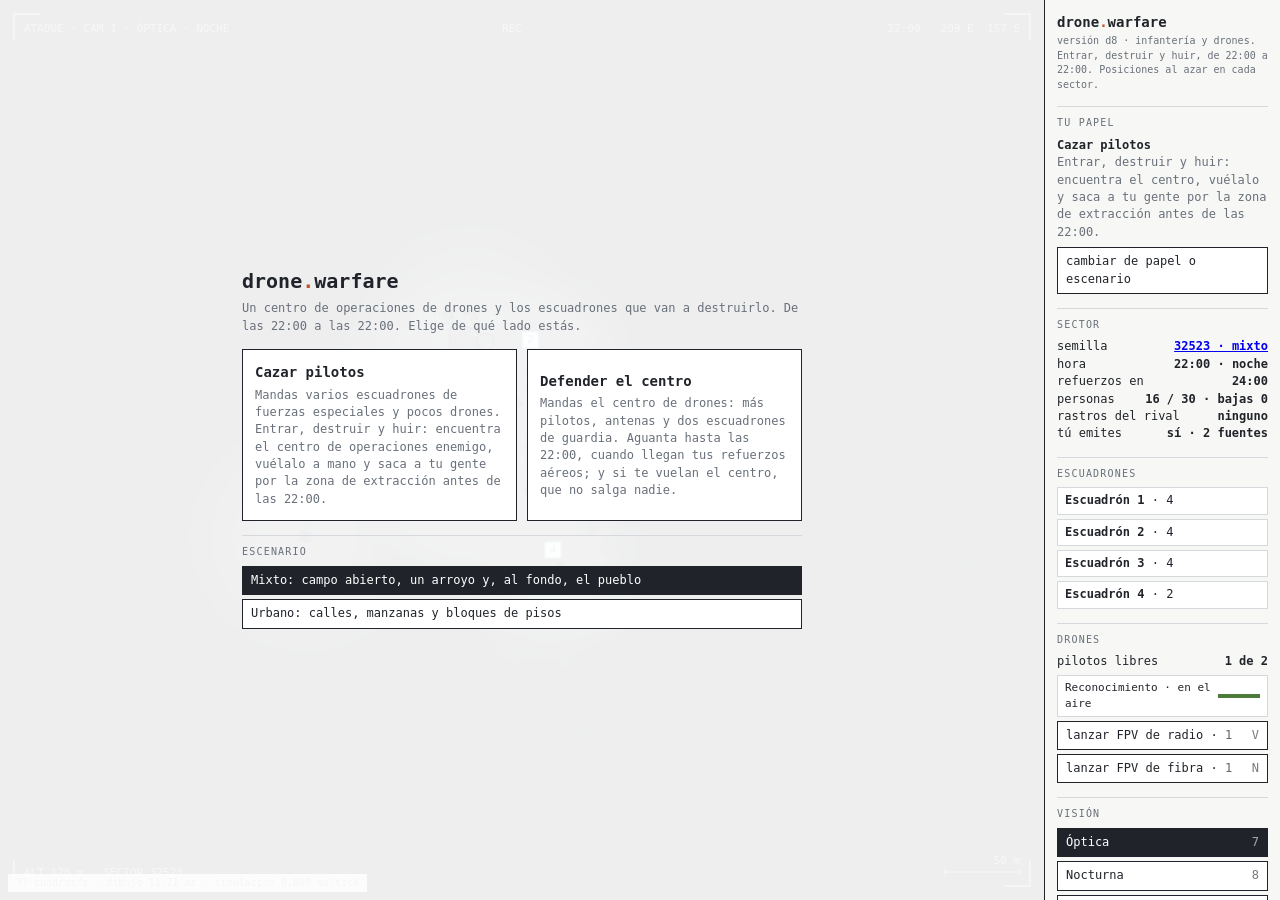
==== commit 2cac4f49: "drone.warfare d8: fase 1, tiroteos (tiros simultáneos, menos daño, cuerpo a tierra, reparto de blanc" ====
--- a/drone/index.html
+++ b/drone/index.html
@@ -41,7 +41,7 @@
     <div id="menu" hidden><div id="menuCaja"><h1>drone<i>.</i>warfare</h1><p class="tenue">Un centro de operaciones de drones y los escuadrones que van a destruirlo. De las 22:00 a las 22:00. Elige de qué lado estás.</p><div id="menuRoles"></div><h2>Escenario</h2><div id="menuEsc"></div><button type="button" id="menuCierra" hidden><span>volver</span></button></div></div><div id="rend" title="Rendimiento del último segundo"></div></div>
   <aside id="panel">
     <h1>drone<i>.</i>warfare</h1>
-    <div class="tenue v">versión d7 · infantería y drones. Entrar, destruir y huir, de 22:00 a 22:00. Posiciones al azar en cada sector.</div>
+    <div class="tenue v">versión d8 · infantería y drones. Entrar, destruir y huir, de 22:00 a 22:00. Posiciones al azar en cada sector.</div>
     <h2>Tu papel</h2>
     <div><b id="rol"></b></div><div class="tenue" id="rolQue"></div>
     <button type="button" id="cambia" style="margin-top:6px"><span>cambiar de papel o escenario</span></button>
@@ -103,10 +103,10 @@
   // Armas: alcance (celdas), ticks entre disparos, daño, puntería de partida y cuánto aprieta contra el suelo cada tiro (supr).
   // Un fusil solo apenas suprime; tres sobre el mismo blanco lo clavan en unos segundos.
   D.ARMA = {
-    fusil:    { nombre: 'fusil', alc: 14, cad: 14, dano: 17, prec: 0.5, supr: 9 },
-    escopeta: { nombre: 'escopeta', alc: 5, cad: 18, dano: 36, prec: 0.7, supr: 13 },
-    rifle:    { nombre: 'rifle de precisión', alc: 26, cad: 70, dano: 85, prec: 0.8, supr: 40 },
-    pistola:  { nombre: 'pistola', alc: 6, cad: 16, dano: 9, prec: 0.4, supr: 4 },
+    fusil:    { nombre: 'fusil', alc: 14, cad: 14, dano: 10, prec: 0.42, supr: 9 },
+    escopeta: { nombre: 'escopeta', alc: 5, cad: 18, dano: 26, prec: 0.7, supr: 13 },
+    rifle:    { nombre: 'rifle de precisión', alc: 26, cad: 70, dano: 60, prec: 0.8, supr: 45 },
+    pistola:  { nombre: 'pistola', alc: 6, cad: 16, dano: 6, prec: 0.4, supr: 4 },
   };
   // Cuánto frena cada terreno a quien va a pie (1 = paso normal).
   D.PASO = [1, 0.9, 0.95, 0.8, 1.1, 0, 0.5, 1.1, 0, 0.7, 0.8, 0.8, 0];
@@ -136,9 +136,10 @@
     dia: 28800, diaLuz: 14400, crepusculo: 600, inicio: 0, hora0: 22, extraeRadio: 5, tope: [30, 30], // la partida simula 24 horas en 24 min (un minuto por hora): de las 22:00 a las 22:00 del día siguiente, cuando llegan los refuerzos aéreos de la defensa. Amanece a las 06:00 y anochece a las 18:00. La zona de extracción: 50 m de radio. 30 personas por bando
     verNoche: 0.45, verEdif: 14, dronVe: 12, dronVeEdif: 10, // de noche el soldado ve el 45 % (lleva visor); a qué distancia se descubre un edificio; lo que ve un dron de reconocimiento
     sigiloVel: 0.5, sigiloFirma: 0.6, quietoCob: 1, andaCob: 0.35, firmaTiro: 1.4, tiroDelata: 40, // en sigilo: media velocidad y menos firma; quieto, la cobertura tapa del todo; andando, un tercio; quien dispara se delata 2 s
-    supr: 50, suprVel: 0.5, suprPrec: 0.6, cobTiro: 0.6, andaPrec: 0.5, curaRadio: 2.5, cura: 0.15, // bajo fuego: 2,5 s agachado, lento y con peor puntería; la cobertura quita hasta el 60 % de los impactos; el sanitario
+    agachadoBlanco: 0.8, clavadoBlanco: 0.55, clavadoCad: 1.5, // cuerpo a tierra: al agachado se le acierta menos y al clavado, casi la mitad; el clavado dispara más despacio. La supresión para a la gente, no la mata
+    supr: 50, suprVel: 0.5, suprPrec: 0.75, cobTiro: 0.75, andaPrec: 0.5, curaRadio: 2.5, cura: 0.08, // bajo fuego: 2,5 s agachado, lento y con peor puntería; la cobertura quita hasta el 60 % de los impactos; el sanitario
     cargaTicks: 100, cargaDist: 2.2, // colocar la carga: 5 s pegado al edificio
-    suprVecino: 0.5, suprBaja: 0.55, suprAgachado: 35, suprClavado: 75, clavadoPrec: 0.3, // supresión: cada tiro que te tiran la sube (menos si estás cubierto) y baja sola; agachado: lento y peor puntería; clavado: ni se mueve
+    suprVecino: 0.5, suprBaja: 0.55, suprAgachado: 35, suprClavado: 75, clavadoPrec: 0.5, // supresión: cada tiro que te tiran la sube (menos si estás cubierto) y baja sola; agachado: lento y peor puntería; clavado: ni se mueve
     retiradaVel: 1.35, retiradaBlanco: 0.6, // retirada: corren al barracón, no disparan y cuesta más darles
     granadaAlc: 5, granadaVuelo: 20, granadaRadio: 1.6, granadaDano: 70, granadaSupr: 70, granadaCd: 400, // granada: 50 m, 1 s de vuelo, 20 s de recarga por equipo
     humoAlc: 6, humoRadio: 2.6, humoDura: 500, humoCd: 600, // bote de humo: nube de 25 s que corta la vista (no a la térmica)
@@ -408,7 +409,7 @@
     op = op || {};
     const mapa = D.generarMapa(semilla, op.escenario), N = mapa.N, az = D.prng(semilla ^ 0x51ED);
     const m = { semilla, t: op.t === undefined ? ECON.inicio : op.t, N, mapa, paso: mapa.paso.slice(), ents: [], porId: new Map(), sigId: 1, az,
-      jug: [{ personas: 0, pilotos: 0, bajas: 0, fab: 0, nFab: 0 }, { personas: 0, pilotos: 0, bajas: 0, fab: 0, nFab: 0 }], visto: [new Set(), new Set()], conocido: [new Set(), new Set()], efectos: [], cola: [], fin: null, caido: 0, extraccion: { x: mapa.bases[0].x + 0.5, y: mapa.bases[0].y + 0.5, r: ECON.extraeRadio }, ia: [null, null], humos: [], proy: [], hilos: [], rumbo: [[], []] };
+      jug: [{ personas: 0, pilotos: 0, bajas: 0, fab: 0, nFab: 0 }, { personas: 0, pilotos: 0, bajas: 0, fab: 0, nFab: 0 }], visto: [new Set(), new Set()], conocido: [new Set(), new Set()], efectos: [], cola: [], fin: null, tiros: [], caido: 0, extraccion: { x: mapa.bases[0].x + 0.5, y: mapa.bases[0].y + 0.5, r: ECON.extraeRadio }, ia: [null, null], humos: [], proy: [], hilos: [], rumbo: [[], []] };
     // Coste de pisar cada celda: a paso normal manda la velocidad; en sigilo se prefiere lo que tapa.
     m.coste = new Float32Array(N * N); m.costeSigilo = new Float32Array(N * N);
     for (let c = 0; c < N * N; c++) { const t = mapa.terreno[c], v = D.PASO[t] || 1; m.coste[c] = 1 / v; m.costeSigilo[c] = Math.max(0.5, (1 / v) * (1.5 - D.COBERTURA[t])); }
@@ -564,15 +565,22 @@
     const a = D.ARMA[D.SOL[u.tipo].arma]; if (u.recarga > 0 || u.canal > 0 || u.orden === 'retirada') return;
     let ob = null, md = a.alc; for (const id of m.visto[u.j]) { const o = m.porId.get(id); if (!o || o.vida <= 0) continue; const d = Math.hypot(o.x - u.x, o.y - u.y); if (d < md) { md = d; ob = o; } }
     if (!ob) return;
+    // No todos al mismo: entre los que están casi igual de cerca que el más cercano, cada uno se queda con uno (y lo mantiene unos segundos).
+    { const cs = []; for (const id of m.visto[u.j]) { const o = m.porId.get(id); if (o && o.vida > 0 && Math.hypot(o.x - u.x, o.y - u.y) <= Math.min(a.alc, md + 2.5)) cs.push(o); } if (cs.length > 1) { ob = cs[(u.id + Math.floor(m.t / 100)) % cs.length]; md = Math.hypot(ob.x - u.x, ob.y - u.y); } }
     if (!u.fuego && md > 5 && m.t - (u.tHerido || -999) > 100) return; // fuego contenido: solo de cerca o si le están dando
     if (!D.seVe(m.mapa, u.x, u.y, ob.x, ob.y) || (m.humos.length && humoCorta(m, u.x, u.y, ob.x, ob.y))) return;
-    const ns = D.nivelSupr(u); u.recarga = a.cad * (ns === 2 ? 2 : 1); u.tTiro = m.t; u.ang = Math.atan2(ob.y - u.y, ob.x - u.x);
-    const cob = D.cobFrente(m, ob.x, ob.y, u.x, u.y); // lo cubierto que está el blanco visto desde aquí
-    const p = a.prec * (1 - cob * ECON.cobTiro * (ob.movio && cob > 0 ? 0.5 : 1)) * (1 - 0.5 * (md / a.alc)) * (u.movio ? ECON.andaPrec : 1) * (ns === 2 ? ECON.clavadoPrec : ns === 1 ? ECON.suprPrec : 1) * (ob.orden === 'retirada' ? ECON.retiradaBlanco : 1), da = m.az() < p;
+    const ns = D.nivelSupr(u); u.recarga = Math.round(a.cad * (ns === 2 ? ECON.clavadoCad : 1)); u.tTiro = m.t; u.ang = Math.atan2(ob.y - u.y, ob.x - u.x);
+    const cob = D.cobFrente(m, ob.x, ob.y, u.x, u.y), nb = D.nivelSupr(ob); // lo cubierto que está el blanco visto desde aquí, y si está cuerpo a tierra
+    const p = a.prec * (1 - cob * ECON.cobTiro * (ob.movio && cob > 0 ? 0.5 : 1)) * (1 - 0.5 * (md / a.alc)) * (u.movio ? ECON.andaPrec : 1) * (ns === 2 ? ECON.clavadoPrec : ns === 1 ? ECON.suprPrec : 1) * (ob.orden === 'retirada' ? ECON.retiradaBlanco : 1) * (nb === 2 ? ECON.clavadoBlanco : nb === 1 ? ECON.agachadoBlanco : 1), da = m.az() < p;
     m.efectos.push({ tipo: 'tiro', x1: u.x, y1: u.y, x2: ob.x, y2: ob.y, da, arma: D.SOL[u.tipo].arma, j: u.j, t: m.t });
-    const amort = 1 - Math.max(0, cob) * 0.5; ob.supr = Math.min(100, ob.supr + a.supr * amort); ob.tHerido = m.t; // cada tiro que te tiran, dé o no, te aprieta contra el suelo (menos si estás cubierto)
-    for (const o of m.ents) if (o.clase === 'sol' && o.j === ob.j && o !== ob && Math.abs(o.x - ob.x) < 2 && Math.abs(o.y - ob.y) < 2) o.supr = Math.min(100, o.supr + a.supr * ECON.suprVecino * amort); // y a los de al lado
-    if (da) { ob.vida -= a.dano * (0.8 + m.az() * 0.4); if (ob.vida <= 0) baja(m, ob); }
+    m.tiros.push({ ob, s: a.supr * (1 - Math.max(0, cob) * 0.5), d: da ? a.dano * (0.8 + m.az() * 0.4) : 0 }); // el efecto se aplica cuando han disparado todos: nadie saca ventaja por ir antes en la lista
+  }
+  // Los tiros del tick, a la vez: cada tiro que te tiran, dé o no, te aprieta contra el suelo (menos si estás cubierto), y a los de al lado, la mitad.
+  function impactos(m) {
+    for (const q of m.tiros) { const ob = q.ob; if (ob.vida <= 0 && !q.d) continue; ob.supr = Math.min(100, ob.supr + q.s); ob.tHerido = m.t;
+      for (const o of m.ents) if (o.clase === 'sol' && o.j === ob.j && o !== ob && Math.abs(o.x - ob.x) < 2 && Math.abs(o.y - ob.y) < 2) o.supr = Math.min(100, o.supr + q.s * ECON.suprVecino);
+      if (q.d && ob.vida > 0) { ob.vida -= q.d; if (ob.vida <= 0) baja(m, ob); } }
+    m.tiros.length = 0;
   }
   function curar(m, u) { for (const o of m.ents) if (o.clase === 'sol' && o.j === u.j && o.vida > 0 && o.vida < o.vidaMax && o.supr < ECON.suprAgachado && Math.hypot(o.x - u.x, o.y - u.y) <= ECON.curaRadio) o.vida = Math.min(o.vidaMax, o.vida + ECON.cura); }
   // Colocar la carga: pegado al edificio y sin que le estén disparando, cinco segundos. Si es el centro, se acabó.
@@ -694,7 +702,7 @@
     drones(m); if (m.t % 20 === 0) { fabricar(m); rastros(m); } if (m.proy.length || m.humos.length) lanzados(m);
     for (const u of m.ents) if (u.clase === 'sol' && u.vida > 0) mover(m, u);
     if (m.t % 4 === 0) detectar(m);
-    for (const u of m.ents) { if (u.clase !== 'sol' || u.vida <= 0) continue; if (u.orden === 'volar') volar(m, u); combatir(m, u); if (D.SOL[u.tipo].cura && m.t % 2 === 0) curar(m, u); }
+    for (const u of m.ents) { if (u.clase !== 'sol' || u.vida <= 0) continue; if (u.orden === 'volar') volar(m, u); combatir(m, u); if (D.SOL[u.tipo].cura && m.t % 2 === 0) curar(m, u); } if (m.tiros.length) impactos(m);
     // Los caídos y lo volado salen del mundo.
     let hay = false; for (const e of m.ents) if (e.vida <= 0) { hay = true; break; }
     if (hay) { m.ents = m.ents.filter((e) => { if (e.vida > 0) return true; m.porId.delete(e.id); if (e.clase === 'edif') { const r = D.EDIF[e.tipo].tam >= 3 ? 1 : 0, cx = Math.floor(e.x), cy = Math.floor(e.y); for (let dy = -r; dy <= r; dy++) for (let dx = -r; dx <= r; dx++) { const c = (cy + dy) * m.N + cx + dx; if (m.mapa.paso[c]) m.paso[c] = 1; } } return false; }); }
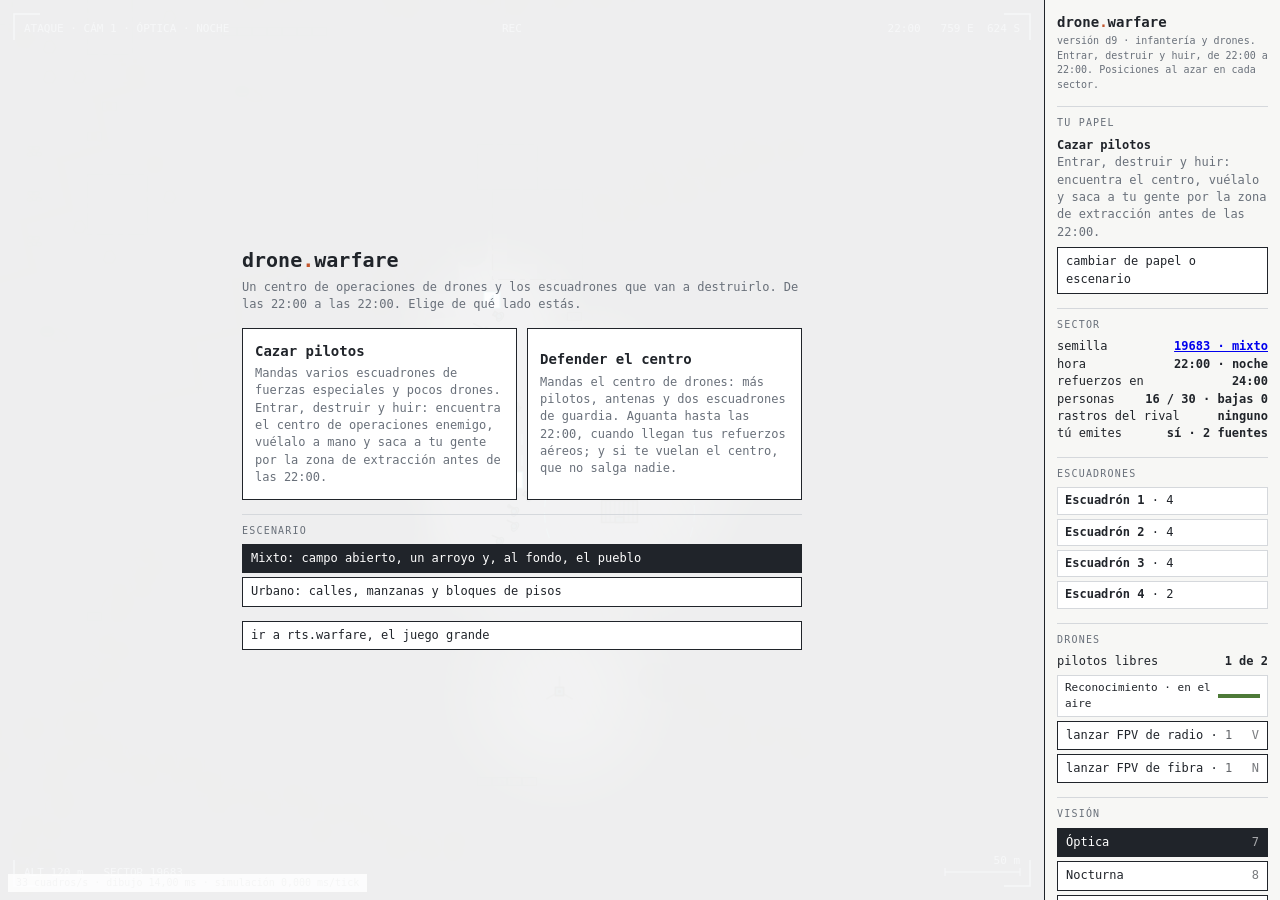
==== commit c997ded1: "Botón en el menú de rts.warfare para ir a drone.warfare, y vuelta Co-Authored-By: Claude Fable 5.2 <" ====
--- a/drone/index.html
+++ b/drone/index.html
@@ -38,10 +38,10 @@
 <div id="marco">
   <div id="vista"><canvas id="lienzo"></canvas><div id="aviso"></div>
     <div id="fin" hidden><div><h1 id="finT"></h1><p id="finQ"></p><button type="button" id="otra"><span>otra partida, mismo papel</span></button><button type="button" id="otraRol"><span>este mismo sector, desde el otro lado</span></button></div></div>
-    <div id="menu" hidden><div id="menuCaja"><h1>drone<i>.</i>warfare</h1><p class="tenue">Un centro de operaciones de drones y los escuadrones que van a destruirlo. De las 22:00 a las 22:00. Elige de qué lado estás.</p><div id="menuRoles"></div><h2>Escenario</h2><div id="menuEsc"></div><button type="button" id="menuCierra" hidden><span>volver</span></button></div></div><div id="rend" title="Rendimiento del último segundo"></div></div>
+    <div id="menu" hidden><div id="menuCaja"><h1>drone<i>.</i>warfare</h1><p class="tenue">Un centro de operaciones de drones y los escuadrones que van a destruirlo. De las 22:00 a las 22:00. Elige de qué lado estás.</p><div id="menuRoles"></div><h2>Escenario</h2><div id="menuEsc"></div><button type="button" id="menuCierra" hidden><span>volver</span></button><button type="button" id="irRts" onclick="location.href='../index.html'" style="margin-top:14px"><span>ir a rts.warfare, el juego grande</span></button></div></div><div id="rend" title="Rendimiento del último segundo"></div></div>
   <aside id="panel">
     <h1>drone<i>.</i>warfare</h1>
-    <div class="tenue v">versión d8 · infantería y drones. Entrar, destruir y huir, de 22:00 a 22:00. Posiciones al azar en cada sector.</div>
+    <div class="tenue v">versión d9 · infantería y drones. Entrar, destruir y huir, de 22:00 a 22:00. Posiciones al azar en cada sector.</div>
     <h2>Tu papel</h2>
     <div><b id="rol"></b></div><div class="tenue" id="rolQue"></div>
     <button type="button" id="cambia" style="margin-top:6px"><span>cambiar de papel o escenario</span></button>
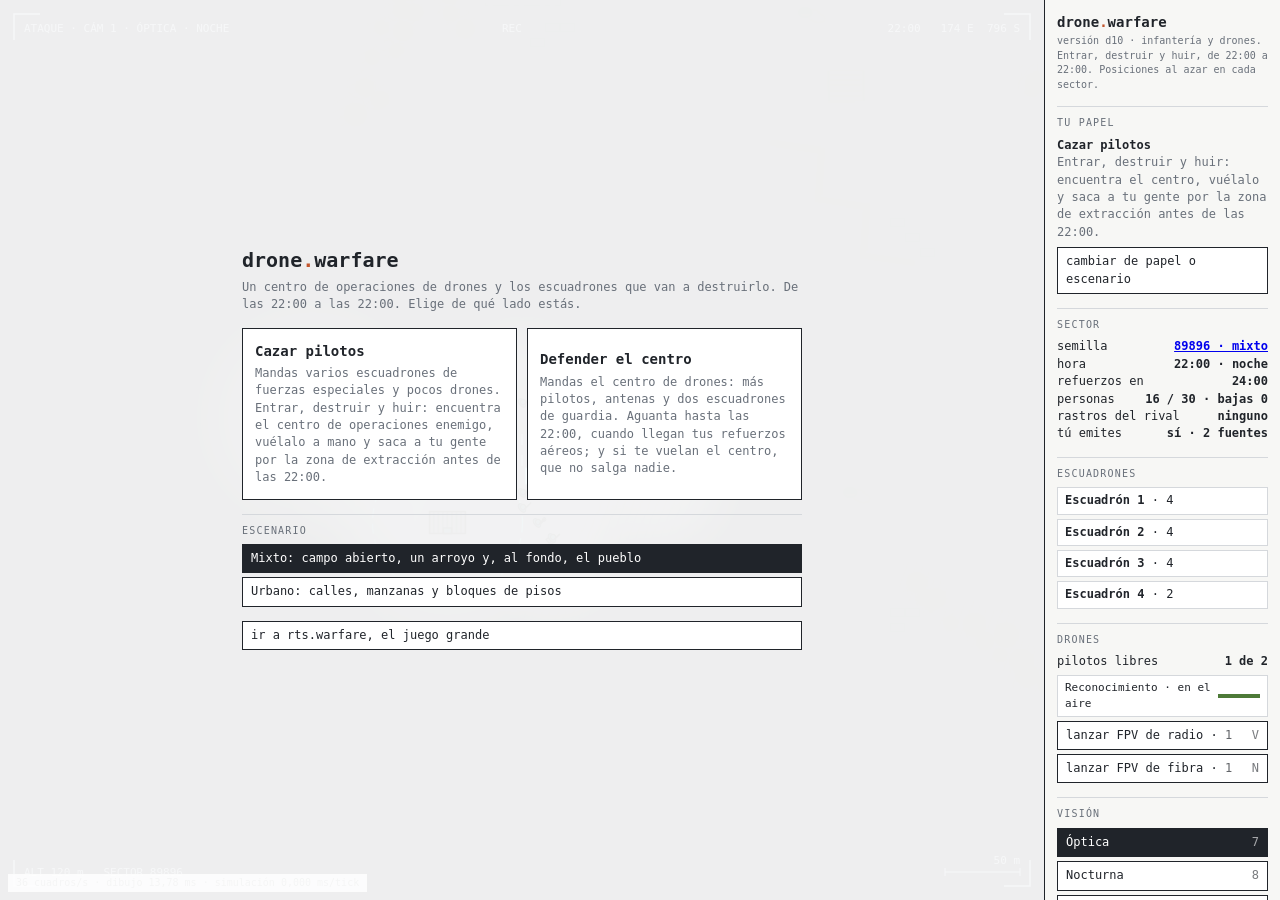
==== commit 41cb37c4: "drone.warfare d10: orientar al escuadrón (segundo clic cerca, tecla T) Co-Authored-By: Claude Fable " ====
--- a/drone/index.html
+++ b/drone/index.html
@@ -41,7 +41,7 @@
     <div id="menu" hidden><div id="menuCaja"><h1>drone<i>.</i>warfare</h1><p class="tenue">Un centro de operaciones de drones y los escuadrones que van a destruirlo. De las 22:00 a las 22:00. Elige de qué lado estás.</p><div id="menuRoles"></div><h2>Escenario</h2><div id="menuEsc"></div><button type="button" id="menuCierra" hidden><span>volver</span></button><button type="button" id="irRts" onclick="location.href='../index.html'" style="margin-top:14px"><span>ir a rts.warfare, el juego grande</span></button></div></div><div id="rend" title="Rendimiento del último segundo"></div></div>
   <aside id="panel">
     <h1>drone<i>.</i>warfare</h1>
-    <div class="tenue v">versión d9 · infantería y drones. Entrar, destruir y huir, de 22:00 a 22:00. Posiciones al azar en cada sector.</div>
+    <div class="tenue v">versión d10 · infantería y drones. Entrar, destruir y huir, de 22:00 a 22:00. Posiciones al azar en cada sector.</div>
     <h2>Tu papel</h2>
     <div><b id="rol"></b></div><div class="tenue" id="rolQue"></div>
     <button type="button" id="cambia" style="margin-top:6px"><span>cambiar de papel o escenario</span></button>
@@ -54,7 +54,7 @@
     <div class="fila"><span>tú emites</span><b id="emito"></b></div>
     <h2>Escuadrones</h2>
     <div id="equipos"></div>
-    <div id="ordenes" hidden><button type="button" id="bSigilo"><span>sigilo</span><kbd>C</kbd></button><button type="button" id="bFuego"><span>fuego contenido</span><kbd>F</kbd></button><button type="button" id="bAlto"><span>alto</span><kbd>X</kbd></button><button type="button" id="bRetira"><span>retirada</span><kbd>R</kbd></button><button type="button" id="bGranada"><span>granada · <i id="cdGranada"></i></span><kbd>G</kbd></button><button type="button" id="bHumo"><span>humo · <i id="cdHumo"></i></span><kbd>B</kbd></button><div class="tenue ley"><i style="background:#3f8f3a"></i>cubierto <i style="background:#d6a21e"></i>a medias <i style="background:#9aa0a6"></i>sin cobertura <i style="background:#c2552d"></i>expuesto</div></div>
+    <div id="ordenes" hidden><button type="button" id="bSigilo"><span>sigilo</span><kbd>C</kbd></button><button type="button" id="bFuego"><span>fuego contenido</span><kbd>F</kbd></button><button type="button" id="bAlto"><span>alto</span><kbd>X</kbd></button><button type="button" id="bOrienta"><span>orientar</span><kbd>T</kbd></button><button type="button" id="bRetira"><span>retirada</span><kbd>R</kbd></button><button type="button" id="bGranada"><span>granada · <i id="cdGranada"></i></span><kbd>G</kbd></button><button type="button" id="bHumo"><span>humo · <i id="cdHumo"></i></span><kbd>B</kbd></button><div class="tenue ley"><i style="background:#3f8f3a"></i>cubierto <i style="background:#d6a21e"></i>a medias <i style="background:#9aa0a6"></i>sin cobertura <i style="background:#c2552d"></i>expuesto</div></div>
     <h2>Drones</h2>
     <div class="fila"><span>pilotos libres</span><b id="pil"></b></div>
     <div id="drones" style="margin-top:4px"></div>
@@ -65,7 +65,7 @@
     <h2>Bajo el cursor</h2>
     <div id="bajo" class="tenue"></div>
     <h2>Manejo</h2>
-    <div class="tenue">1–6: elegir escuadrón (otra vez: ir a él) · clic o arrastrar: también<br>clic derecho: ir (los puntos de color muestran dónde quedará cada uno y su cobertura) · sobre un edificio enemigo: volarlo<br>C sigilo · F fuego · X alto · R retirada<br>G granada · B humo · Tab siguiente escuadrón<br>dron de reconocimiento: clic en él (o en su línea) y clic derecho donde debe vigilar · Z lo recoge<br>V / N: FPV de radio / de fibra, y clic en el blanco<br>7 8 9 0: visiones. En Espectro (0), las líneas amarillas son el rumbo hacia lo que emite el rival<br>WASD o flechas: cámara · rueda: zoom<br>Espacio + arrastrar: desplazar<br>1–4: visión · H: tu base · P: pausa</div>
+    <div class="tenue">1–6: elegir escuadrón (otra vez: ir a él) · clic o arrastrar: también<br>clic derecho: ir (los puntos de color muestran dónde quedará cada uno y su cobertura) · otro clic cerca: orientar, de qué lado se cubren y adónde miran · T: orientar sin moverse · sobre un edificio enemigo: volarlo<br>C sigilo · F fuego · X alto · R retirada<br>G granada · B humo · Tab siguiente escuadrón<br>dron de reconocimiento: clic en él (o en su línea) y clic derecho donde debe vigilar · Z lo recoge<br>V / N: FPV de radio / de fibra, y clic en el blanco<br>7 8 9 0: visiones. En Espectro (0), las líneas amarillas son el rumbo hacia lo que emite el rival<br>WASD o flechas: cámara · rueda: zoom<br>Espacio + arrastrar: desplazar<br>1–4: visión · H: tu base · P: pausa</div>
   </aside>
 </div>
 <script>
@@ -447,6 +447,7 @@
   //   { t: 'detener', j, eqs }
   //   { t: 'modo', j, eqs, sigilo?, fuego? }   sigilo: lento y tapado · fuego: libre (true) o contenido (false)
   //   { t: 'retirada', j, eqs }        correr al barracón: no disparan y cuesta más darles
+  //   { t: 'mover', j, eqs, x, y, hacia: {x, y} }   lo mismo, pero orientados hacia ese punto: se cubren de ese lado y miran allí
   //   { t: 'granada' | 'humo', j, eqs, x, y }   la lanza el miembro más cercano al punto, si está a tiro y el equipo no está recargando
   //   { t: 'recon', j, id, x, y }      el dron de reconocimiento va a dar vueltas sobre ese punto (si está posado, despega)
   //   { t: 'reconCasa', j, id }        vuelve al taller a recargar y se queda posado
@@ -464,8 +465,8 @@
     if (m.fin) return; if (cmd.t === 'recon' || cmd.t === 'reconCasa' || cmd.t === 'fpv') { aplicarDron(m, cmd); return; }
     if (!cmd.eqs) return; const us = delEquipo(m, cmd.j, cmd.eqs); if (!us.length) return;
     if (cmd.t === 'mover') { // cada uno, a su puesto: los mejores sitios cubiertos alrededor del punto, de cara a la amenaza
-      const cx = us.reduce((s, u) => s + u.x, 0) / us.length, cy = us.reduce((s, u) => s + u.y, 0) / us.length, am = D.amenaza(m, cmd.j, cmd.x, cmd.y, cx, cy), ps = D.puestos(m, cmd.x, cmd.y, us.length, am);
-      us.forEach((u, i) => { const p = ps[i] || D.cercaLibre(m, cmd.x, cmd.y); u.orden = 'mover'; u.obj = 0; u.canal = 0; u.mira = Math.atan2(am.y - p.y, am.x - p.x); if (!irA(m, u, p.x, p.y)) { const q = D.cercaLibre(m, cmd.x, cmd.y); u.orden = 'mover'; irA(m, u, q.x, q.y); } });
+      const cx = us.reduce((s, u) => s + u.x, 0) / us.length, cy = us.reduce((s, u) => s + u.y, 0) / us.length, am = cmd.hacia ? D.haciaDonde(cmd.x, cmd.y, cmd.hacia.x, cmd.hacia.y) : D.amenaza(m, cmd.j, cmd.x, cmd.y, cx, cy), ps = D.puestos(m, cmd.x, cmd.y, us.length, am); // con «hacia», el jugador dice de qué lado quiere cubrirse
+      us.forEach((u, i) => { const p = ps[i] || D.cercaLibre(m, cmd.x, cmd.y); u.orden = 'mover'; u.obj = 0; u.canal = 0; u.mira = Math.atan2(am.y - p.y, am.x - p.x); if (!irA(m, u, p.x, p.y)) { const q = D.cercaLibre(m, cmd.x, cmd.y); u.orden = 'mover'; irA(m, u, q.x, q.y); } if (u.orden === 'nada') u.ang = u.mira; }); // quien ya está en su puesto solo se gira
     }
     else if (cmd.t === 'retirada') { const b = cmd.j === 0 ? m.extraccion : m.ents.find((e) => e.clase === 'edif' && e.j === cmd.j && e.tipo === 'barracon') || m.mapa.bases[cmd.j], usadas = new Set(); for (const u of us) { const p = D.cercaLibre(m, b.x + (u.x > b.x ? 2 : -2), b.y + (u.y > b.y ? 2 : -2), usadas); u.sigilo = false; u.obj = 0; u.canal = 0; u.orden = 'retirada'; if (!irA(m, u, p.x, p.y)) u.orden = 'nada'; else u.orden = 'retirada'; } m.efectos.push({ tipo: 'retirada', j: cmd.j, x: us[0].x, y: us[0].y, t: m.t }); }
     else if (cmd.t === 'granada' || cmd.t === 'humo') {
@@ -493,6 +494,7 @@
   };
   // De dónde se espera el peligro al ir a (x, y): del enemigo a la vista más cercano; si no hay, de frente según se avanza;
   // y si apenas se mueve uno, de donde está el otro bando.
+  D.haciaDonde = function (x, y, hx, hy) { const L = Math.hypot(hx - x, hy - y) || 1; return { x: x + ((hx - x) / L) * 30, y: y + ((hy - y) / L) * 30, visto: false, puesto: true }; }; // la «amenaza» que señala el jugador: lejos, en esa dirección
   D.amenaza = function (m, j, x, y, ox, oy) {
     let ob = null, md = 30; for (const id of m.visto[j]) { const o = m.porId.get(id); if (!o) continue; const d = Math.hypot(o.x - x, o.y - y); if (d < md) { md = d; ob = o; } }
     if (ob) return { x: ob.x, y: ob.y, visto: true };
@@ -1014,6 +1016,8 @@
   const cam = (D.cam = { x: mapa.bases[YO].x + Math.cos(mapa.bases[YO].frente) * 7, y: mapa.bases[YO].y + Math.sin(mapa.bases[YO].frente) * 7, z: 15 });
   let cw = 0, ch = 0, dpr = 1, vision = 'optica', raton = { x: -1, y: -1, dentro: false };
   const todo = par.get('todo') === '1', sel = new Set(), fx = [], marcas = []; // todo: ver también lo que no se ha descubierto (para probar); sel: escuadrones seleccionados (por su id interno, eq)
+  let giro = null; // tras ordenar ir (o con T): { eqs, x, y, t0 } — un clic cerca fija hacia dónde se orienta el escuadrón
+  const enGiro = (p) => { if (!giro || tiempo - giro.t0 > 6 || !giro.eqs.every((q) => sel.has(q))) { giro = null; return false; } const d = Math.hypot(p.x - giro.x, p.y - giro.y); return d > 0.8 && d < 9; };
   let caja = null, pausa = false, selDron = 0; // selDron: el dron de reconocimiento elegido
   const VISIONES = [
     ['optica', 'Óptica', 'A simple vista. De día se ve lo que no está bajo cobertura; de noche, solo lo cercano a los tuyos.'],
@@ -1134,6 +1138,9 @@
     if (raton.dentro && sel.size && !caja && !m.fin) { // la vista previa: dónde quedaría cada uno y lo cubierto que estaría (o, si se va a lanzar algo, hasta dónde llega)
       const p = { x: cam.x + (raton.x - cw / 2) / z, y: cam.y + (raton.y - ch / 2) / z }, us = mios.filter((e) => e.clase === 'sol' && sel.has(e.eq));
       if (esFpv(lanza)) { /* la zona del FPV ya está pintada */ } else if (lanza && us.length) { const alc = lanza === 'granada' ? D.ECON.granadaAlc : D.ECON.humoAlc; let md = 1e9; for (const u of us) md = Math.min(md, Math.hypot(u.x - p.x, u.y - p.y)); const bien = md <= alc; ctx.strokeStyle = bien ? COLYO : '#c2552d'; ctx.lineWidth = 1.5; ctx.setLineDash([5, 4]); ctx.beginPath(); ctx.arc(raton.x, raton.y, (lanza === 'granada' ? D.ECON.granadaRadio : D.ECON.humoRadio) * z, 0, TAU); ctx.stroke(); ctx.setLineDash([]); ctx.globalAlpha = 0.35; for (const u of us) { ctx.beginPath(); ctx.arc(ox + u.x * z, oy + u.y * z, alc * z, 0, TAU); ctx.stroke(); } ctx.globalAlpha = 1; }
+      else if (us.length && enGiro(p)) { const porEq = new Map(), gx = ox + giro.x * z, gy = oy + giro.y * z, am = D.haciaDonde(giro.x, giro.y, p.x, p.y), a = Math.atan2(p.y - giro.y, p.x - giro.x); for (const u of us) { if (!porEq.has(u.eq)) porEq.set(u.eq, []); porEq.get(u.eq).push(u); } // orientar: la flecha sale de donde van y sigue al cursor; los puntos, sus puestos mirando allí
+        for (const g of porEq.values()) for (const q of D.puestos(m, giro.x, giro.y, g.length, am)) { const x = ox + q.x * z, y = oy + q.y * z; ctx.fillStyle = COB[D.cobNivel(q.cob)]; ctx.strokeStyle = P.tinta; ctx.lineWidth = 1; ctx.beginPath(); ctx.arc(x, y, Math.max(3.5, z * 0.22), 0, TAU); ctx.fill(); ctx.stroke(); }
+        ctx.strokeStyle = COLYO; ctx.lineWidth = 2; ctx.beginPath(); ctx.moveTo(gx, gy); ctx.lineTo(raton.x, raton.y); ctx.lineTo(raton.x - Math.cos(a - 0.4) * 9, raton.y - Math.sin(a - 0.4) * 9); ctx.moveTo(raton.x, raton.y); ctx.lineTo(raton.x - Math.cos(a + 0.4) * 9, raton.y - Math.sin(a + 0.4) * 9); ctx.stroke(); ctx.fillStyle = P.tinta; ctx.font = '10px ui-monospace, Menlo, Consolas, monospace'; ctx.fillText('clic: mirar hacia aquí', raton.x + 14, raton.y - 8); }
       else if (us.length && p.x >= 0 && p.y >= 0 && p.x < N && p.y < N) { const porEq = new Map(); for (const u of us) { if (!porEq.has(u.eq)) porEq.set(u.eq, []); porEq.get(u.eq).push(u); }
         for (const g of porEq.values()) { const cx = g.reduce((s, u) => s + u.x, 0) / g.length, cy = g.reduce((s, u) => s + u.y, 0) / g.length, am = D.amenaza(m, YO, p.x, p.y, cx, cy), ps = D.puestos(m, p.x, p.y, g.length, am);
           for (const q of ps) { const x = ox + q.x * z, y = oy + q.y * z; ctx.fillStyle = COB[D.cobNivel(q.cob)]; ctx.strokeStyle = P.tinta; ctx.lineWidth = 1; ctx.beginPath(); ctx.arc(x, y, Math.max(3.5, z * 0.22), 0, TAU); ctx.fill(); ctx.stroke(); }
@@ -1222,7 +1229,8 @@
   const seleccionados = () => mios().filter((e) => sel.has(e.eq));
   function alterna(que) { const us = seleccionados(); if (!us.length) return; const v = !us.every((u) => u[que]); orden({ t: 'modo', [que]: v }); aviso(que === 'sigilo' ? (v ? 'Sigilo: despacio y por lo tapado' : 'Paso normal') : v ? 'Fuego libre' : 'Fuego contenido: solo de cerca o si les dan'); }
   const retirada = () => { if (sel.size) { orden({ t: 'retirada' }); aviso('Retirada: corren al barracón'); } }, apunta = (k) => { if (!sel.size) return; lanza = lanza === k ? null : k; aviso(lanza ? (k === 'granada' ? 'Granada: clic donde la quieres' : 'Humo: clic donde lo quieres') + ' · Esc cancela' : 'Cancelado'); };
-  $('bRetira').addEventListener('click', retirada); $('bGranada').addEventListener('click', () => apunta('granada')); $('bHumo').addEventListener('click', () => apunta('humo'));
+  const orienta = () => { const us = seleccionados(); if (!us.length) return; giro = { eqs: [...sel], x: us.reduce((s, u) => s + u.x, 0) / us.length, y: us.reduce((s, u) => s + u.y, 0) / us.length, t0: tiempo }; lanza = null; aviso('Orientar: clic hacia donde deben mirar y cubrirse · Esc cancela'); };
+  $('bOrienta').addEventListener('click', orienta); $('bRetira').addEventListener('click', retirada); $('bGranada').addEventListener('click', () => apunta('granada')); $('bHumo').addEventListener('click', () => apunta('humo'));
   $('bSigilo').addEventListener('click', () => alterna('sigilo')); $('bFuego').addEventListener('click', () => alterna('fuego')); $('bAlto').addEventListener('click', () => orden({ t: 'detener' }));
   $('equipos').addEventListener('click', (ev) => { const b = ev.target.closest('[data-eq]'); if (!b) return; selDron = 0; const eq = Number(b.dataset.eq); if (!ev.shiftKey) sel.clear(); sel.add(eq); const us = mios().filter((e) => e.eq === eq); if (us.length && !ev.shiftKey) { cam.x = us[0].x; cam.y = us[0].y; } firmaP = ''; });
   $('otra').addEventListener('click', () => ir(D.ROL[YO].clave, escenario, Math.floor(Math.random() * 99999) + 1)); $('otraRol').addEventListener('click', () => ir(D.ROL[1 - YO].clave, escenario, m.semilla));
@@ -1271,10 +1279,10 @@
     if (/^Digit[7890]$/.test(ev.code)) ponVision(VISIONES['7890'.indexOf(ev.code.slice(5))][0]);
     else if (/^Digit[1-6]$/.test(ev.code)) { const n = Number(ev.code.slice(5)), us = mios().filter((e) => e.num === n); if (us.length) { const ya = sel.size === 1 && sel.has(us[0].eq); if (!ev.shiftKey) sel.clear(); sel.add(us[0].eq); selDron = 0; firmaP = ''; if (ya) { cam.x = us[0].x; cam.y = us[0].y; } } } // el número elige el escuadrón; pulsado otra vez, lleva la cámara a él
     else if (ev.code === 'KeyH') { cam.x = mapa.bases[YO].x; cam.y = mapa.bases[YO].y; }
-    else if (ev.code === 'KeyR') retirada(); else if (ev.code === 'KeyG') apunta('granada'); else if (ev.code === 'KeyB') apunta('humo');
+    else if (ev.code === 'KeyT') orienta(); else if (ev.code === 'KeyR') retirada(); else if (ev.code === 'KeyG') apunta('granada'); else if (ev.code === 'KeyB') apunta('humo');
     else if (ev.code === 'KeyV') apuntaFpv('fpvRadio'); else if (ev.code === 'KeyN') apuntaFpv('fpvFibra'); else if (ev.code === 'KeyZ') recoge();
     else if (ev.code === 'KeyC') alterna('sigilo'); else if (ev.code === 'KeyF') alterna('fuego'); else if (ev.code === 'KeyX') orden({ t: 'detener' });
-    else if (ev.code === 'Escape') { if (lanza) lanza = null; else { sel.clear(); selDron = 0; firmaP = ''; } } else if (ev.code === 'KeyP') { pausa = !pausa; aviso(pausa ? 'Pausa' : 'Sigue'); }
+    else if (ev.code === 'Escape') { if (lanza) lanza = null; else if (giro) giro = null; else { sel.clear(); selDron = 0; firmaP = ''; } } else if (ev.code === 'KeyP') { pausa = !pausa; aviso(pausa ? 'Pausa' : 'Sigue'); }
     else if (ev.code === 'Tab') { ev.preventDefault(); const ids = [...equipos().keys()]; selDron = 0; if (ids.length) { const i = ids.indexOf([...sel][0]); sel.clear(); const eq = ids[(i + 1) % ids.length]; sel.add(eq); const u = mios().find((e) => e.eq === eq); cam.x = u.x; cam.y = u.y; firmaP = ''; } }
     if (ev.code.startsWith('Arrow') || ev.code === 'Space') ev.preventDefault();
   });
@@ -1283,6 +1291,7 @@
   lienzo.addEventListener('pointerdown', (ev) => {
     const r = lienzo.getBoundingClientRect(), px = ev.clientX - r.left, py = ev.clientY - r.top; lienzo.setPointerCapture(ev.pointerId);
     if (ev.button === 1 || (ev.button === 0 && teclas.has('Space'))) arrastre = { x: ev.clientX, y: ev.clientY, cx: cam.x, cy: cam.y }; // desplazar: botón central o Espacio + arrastrar
+    else if ((ev.button === 0 || ev.button === 2) && !lanza && sel.size && !m.fin && enGiro(aMundo(px, py))) { const p = aMundo(px, py); D.orden(m, { t: 'mover', j: YO, eqs: giro.eqs, x: giro.x, y: giro.y, hacia: { x: p.x, y: p.y } }); aviso('Orientados hacia allí'); giro = null; } // el segundo clic, cerca: orientar
     else if (ev.button === 0 && esFpv(lanza)) { // el FPV: contra el enemigo a la vista o el edificio descubierto que esté bajo el clic; si no hay, al punto
       const p = aMundo(px, py); let ob = null, md = 1.6; for (const e of m.ents) { if (e.j === YO || e.clase === 'dron' || !(e.clase === 'sol' ? m.visto[YO].has(e.id) : m.conocido[YO].has(e.id))) continue; const d = Math.hypot(e.x - p.x, e.y - p.y); if (d < md) { md = d; ob = e; } }
       D.orden(m, ob ? { t: 'fpv', j: YO, tipo: lanza, obj: ob.id } : { t: 'fpv', j: YO, tipo: lanza, x: p.x, y: p.y }); fx.push({ k: 'anillo', x: ob ? ob.x : p.x, y: ob ? ob.y : p.y, r: 1.6, c: '#c2552d', t0: tiempo, dur: 0.6 }); lanza = null; }
@@ -1293,7 +1302,7 @@
     else if (ev.button === 2 && sel.size && !m.fin) { // la orden: sobre un edificio enemigo descubierto, volarlo; si no, ir allí
       const p = aMundo(px, py); let ob = null, md = 1.8; for (const e of m.ents) if (e.clase === 'edif' && e.j !== YO && m.conocido[YO].has(e.id)) { const d = Math.hypot(e.x - p.x, e.y - p.y); if (d < md) { md = d; ob = e; } }
       if (ob) { if (seleccionados().some((u) => D.SOL[u.tipo].carga)) { orden({ t: 'volar', obj: ob.id }); fx.push({ k: 'anillo', x: ob.x, y: ob.y, r: 2.5, c: '#c2552d', t0: tiempo, dur: 0.7 }); } else aviso('En ese escuadrón nadie lleva carga: hace falta un asaltante o un zapador'); }
-      else if (p.x >= 0 && p.y >= 0 && p.x < N && p.y < N) { if (!m.paso[Math.floor(p.y) * N + Math.floor(p.x)]) aviso('Ahí no se puede pisar: irán a lo más cercano'); orden({ t: 'mover', x: p.x, y: p.y }); fx.push({ k: 'anillo', x: p.x, y: p.y, r: 1.2, c: '#1f6f78', t0: tiempo, dur: 0.5 }); }
+      else if (p.x >= 0 && p.y >= 0 && p.x < N && p.y < N) { if (!m.paso[Math.floor(p.y) * N + Math.floor(p.x)]) aviso('Ahí no se puede pisar: irán a lo más cercano'); orden({ t: 'mover', x: p.x, y: p.y }); giro = { eqs: [...sel], x: p.x, y: p.y, t0: tiempo }; fx.push({ k: 'anillo', x: p.x, y: p.y, r: 1.2, c: '#1f6f78', t0: tiempo, dur: 0.5 }); }
     }
   });
   lienzo.addEventListener('pointermove', (ev) => { const r = lienzo.getBoundingClientRect(); raton.x = ev.clientX - r.left; raton.y = ev.clientY - r.top; raton.dentro = true; if (arrastre) { cam.x = arrastre.cx - (ev.clientX - arrastre.x) / cam.z; cam.y = arrastre.cy - (ev.clientY - arrastre.y) / cam.z; limita(); } if (caja) { caja.x1 = raton.x; caja.y1 = raton.y; } });
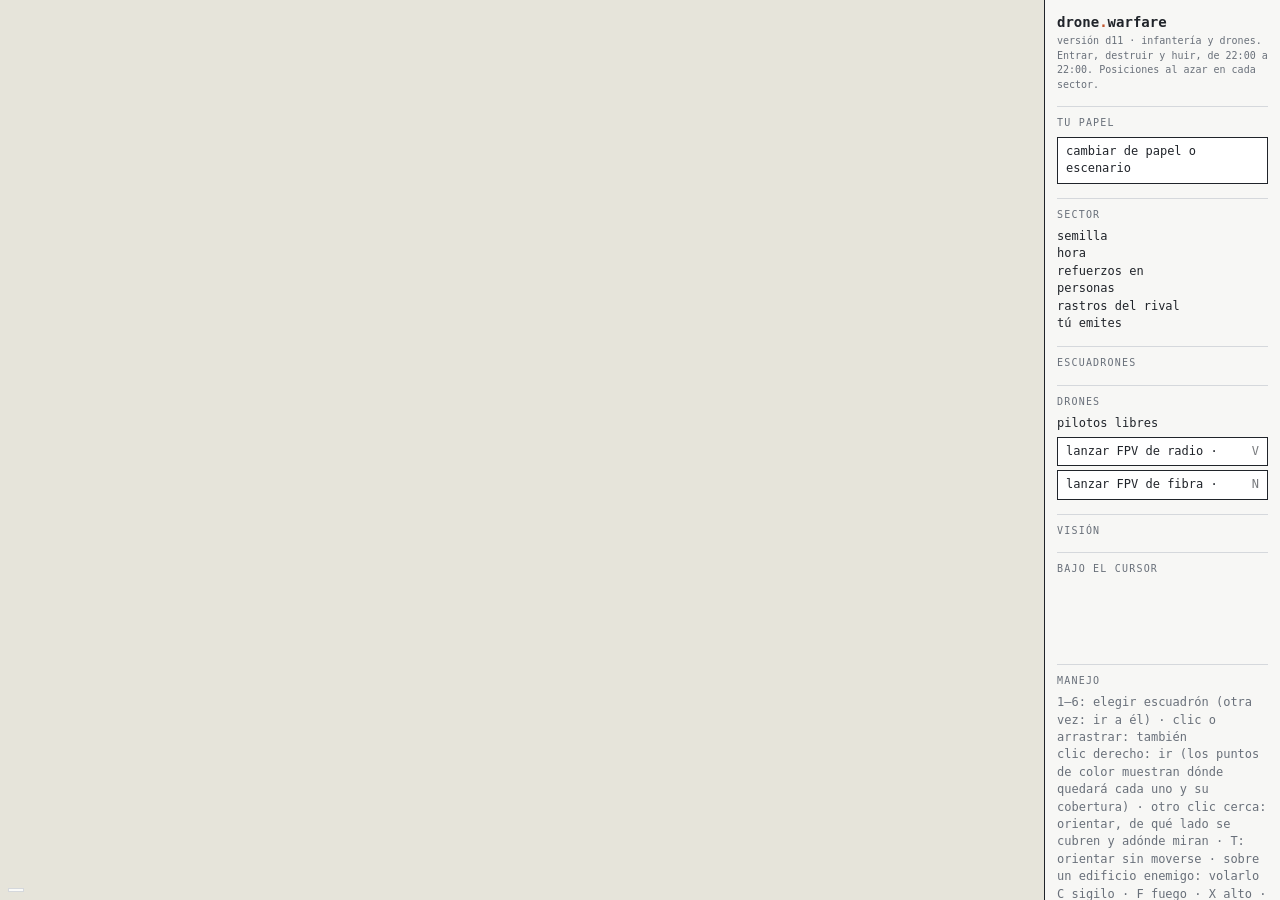
==== commit 3aecb36f: "drone.warfare d11: el número de escuadrón se lee en todas las visiones Co-Authored-By: Claude Fable " ====
--- a/drone/index.html
+++ b/drone/index.html
@@ -41,7 +41,7 @@
     <div id="menu" hidden><div id="menuCaja"><h1>drone<i>.</i>warfare</h1><p class="tenue">Un centro de operaciones de drones y los escuadrones que van a destruirlo. De las 22:00 a las 22:00. Elige de qué lado estás.</p><div id="menuRoles"></div><h2>Escenario</h2><div id="menuEsc"></div><button type="button" id="menuCierra" hidden><span>volver</span></button><button type="button" id="irRts" onclick="location.href='../index.html'" style="margin-top:14px"><span>ir a rts.warfare, el juego grande</span></button></div></div><div id="rend" title="Rendimiento del último segundo"></div></div>
   <aside id="panel">
     <h1>drone<i>.</i>warfare</h1>
-    <div class="tenue v">versión d10 · infantería y drones. Entrar, destruir y huir, de 22:00 a 22:00. Posiciones al azar en cada sector.</div>
+    <div class="tenue v">versión d11 · infantería y drones. Entrar, destruir y huir, de 22:00 a 22:00. Posiciones al azar en cada sector.</div>
     <h2>Tu papel</h2>
     <div><b id="rol"></b></div><div class="tenue" id="rolQue"></div>
     <button type="button" id="cambia" style="margin-top:6px"><span>cambiar de papel o escenario</span></button>
@@ -1121,7 +1121,7 @@
     }
     ctx.globalAlpha = modo === 'termica' ? 0.45 : modo === 'espectro' ? 0.5 : 0.93; ctx.drawImage(L.copas, ox, oy, lado, lado); ctx.globalAlpha = 1;
     { const g = new Map(); for (const e of mios) if (e.clase === 'sol') { let q = g.get(e.eq); if (!q) g.set(e.eq, (q = { x: 0, y: 1e9, n: 0, num: e.num })); q.x += e.x; q.y = Math.min(q.y, e.y); q.n++; } // el número de cada escuadrón mío, encima del grupo
-      ctx.font = 'bold 11px ui-monospace, Menlo, Consolas, monospace'; ctx.textAlign = 'center'; ctx.textBaseline = 'middle'; for (const [eq, q] of g) { const x = ox + (q.x / q.n) * z, y = oy + q.y * z - Math.max(16, z * 1.1), on = sel.has(eq); ctx.fillStyle = on ? COLYO : 'rgba(255,255,255,0.9)'; ctx.strokeStyle = COLYO; ctx.lineWidth = 1.2; ctx.beginPath(); ctx.rect(x - 8, y - 8, 16, 16); ctx.fill(); ctx.stroke(); ctx.fillStyle = on ? '#fff' : COLYO; ctx.fillText(String(q.num), x, y + 0.5); } ctx.textAlign = 'left'; ctx.textBaseline = 'alphabetic'; } // las copas tapan lo de debajo (a la térmica, menos)
+      ctx.font = 'bold 11px ui-monospace, Menlo, Consolas, monospace'; ctx.textAlign = 'center'; ctx.textBaseline = 'middle'; for (const [eq, q] of g) { const x = ox + (q.x / q.n) * z, y = oy + q.y * z - Math.max(16, z * 1.1), on = sel.has(eq); ctx.fillStyle = on ? '#12333a' : '#fff'; ctx.strokeStyle = '#12333a'; ctx.lineWidth = 1.2; ctx.beginPath(); ctx.rect(x - 8, y - 8, 16, 16); ctx.fill(); ctx.stroke(); ctx.fillStyle = on ? '#fff' : '#12333a'; ctx.fillText(String(q.num), x, y + 0.5); } // colores fijos: se leen igual en todas las visiones ctx.textAlign = 'left'; ctx.textBaseline = 'alphabetic'; } // las copas tapan lo de debajo (a la térmica, menos)
     for (const e of visibles) if (e.clase === 'dron' && e.alt && !fuera(e.x, e.y, 3)) D.fig.dron(ctx, P, ox + e.x * z, oy + e.y * z, e.ang, e.tipo, mio(e.j), sD, e.alt * z * 0.6);
     for (const e of visibles) { if (e.clase !== 'dron' || e.j !== YO || e.estado === 'posado' || fuera(e.x, e.y, 3)) continue; const x = ox + e.x * z, y = oy + e.y * z, f = e.bat / e.batMax, w = sD * 12; // mis drones: batería y, si está elegido, su órbita
       ctx.fillStyle = 'rgba(0,0,0,0.35)'; ctx.fillRect(x - w / 2, y + sD * 9, w, 2.5); ctx.fillStyle = f < 0.25 ? '#c2552d' : COLYO; ctx.fillRect(x - w / 2, y + sD * 9, w * f, 2.5);
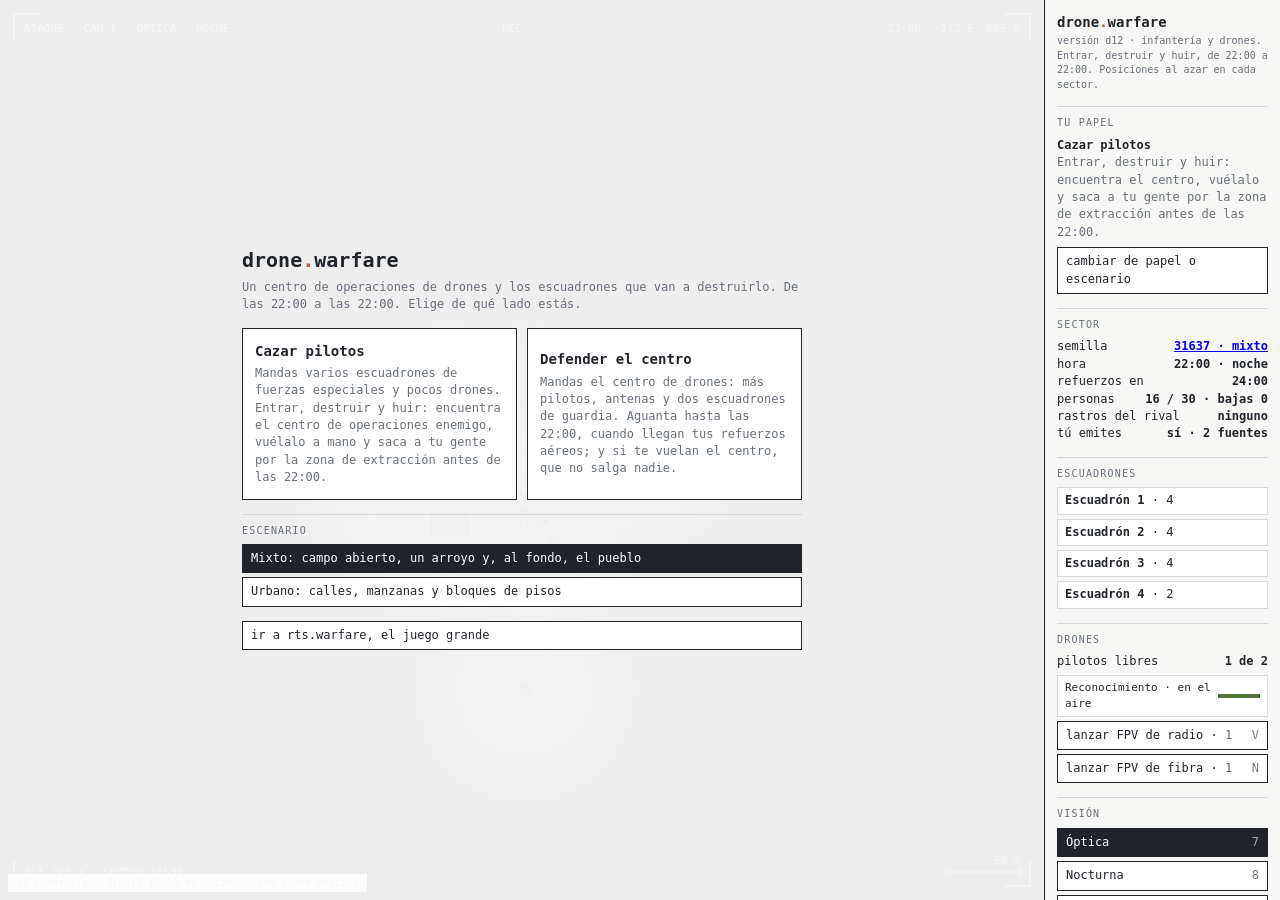
==== commit 0b73cb0d: "drone.warfare d12: el centro, enterrado bajo un edificio cualquiera y sin huella; arreglo del fallo " ====
--- a/drone/index.html
+++ b/drone/index.html
@@ -41,7 +41,7 @@
     <div id="menu" hidden><div id="menuCaja"><h1>drone<i>.</i>warfare</h1><p class="tenue">Un centro de operaciones de drones y los escuadrones que van a destruirlo. De las 22:00 a las 22:00. Elige de qué lado estás.</p><div id="menuRoles"></div><h2>Escenario</h2><div id="menuEsc"></div><button type="button" id="menuCierra" hidden><span>volver</span></button><button type="button" id="irRts" onclick="location.href='../index.html'" style="margin-top:14px"><span>ir a rts.warfare, el juego grande</span></button></div></div><div id="rend" title="Rendimiento del último segundo"></div></div>
   <aside id="panel">
     <h1>drone<i>.</i>warfare</h1>
-    <div class="tenue v">versión d11 · infantería y drones. Entrar, destruir y huir, de 22:00 a 22:00. Posiciones al azar en cada sector.</div>
+    <div class="tenue v">versión d12 · infantería y drones. Entrar, destruir y huir, de 22:00 a 22:00. Posiciones al azar en cada sector.</div>
     <h2>Tu papel</h2>
     <div><b id="rol"></b></div><div class="tenue" id="rolQue"></div>
     <button type="button" id="cambia" style="margin-top:6px"><span>cambiar de papel o escenario</span></button>
@@ -121,7 +121,7 @@
     ugv:         { nombre: 'Robot terrestre', que: 'Suministro y heridos por tierra.', alt: 0, radio: true },
   };
   D.EDIF = {
-    centro:   { nombre: 'Centro de operaciones', que: 'El objetivo. Enterrado: ningún dron lo ve, hay que dar con él a pie; solo cae con una carga puesta a mano.', tam: 3, proto: true },
+    centro:   { nombre: 'Centro de operaciones', que: 'El objetivo. Enterrado bajo un edificio cualquiera: ningún dron lo ve, hay que registrar el edificio; solo cae con una carga puesta a mano.', tam: 3, proto: true },
     taller:   { nombre: 'Taller de drones', que: 'Fabrica y recarga drones.', tam: 3, proto: true },
     antena:   { nombre: 'Antena', que: 'Da alcance de radio a los drones. Emite y delata.', tam: 1, emite: true, proto: true },
     barracon: { nombre: 'Barracón', que: 'De aquí salen las fuerzas especiales.', tam: 3, proto: true },
@@ -147,7 +147,7 @@
     enlace: 60, enlaceObs: 22, enlaceCorte: 40, fibraAlc: 80, inhibeRadio: 6, reconRadio: 4, recarga: 6, // sin enlace 2 s, el dron cae; el de reconocimiento vuelve solo a recargar (30 s) y sale otra vez
     fpvRadio: 1.4, fpvDano: 80, fpvSupr: 80, fpvTecho: 0.3, // el FPV revienta al llegar; el de radio apenas hace daño bajo techo, el de fibra entra
     dronTiroAlc: 5, escopetaDron: 0.28, fusilDron: 0.07, dronOye: 9, // a 50 m el equipo le dispara: la escopeta acierta uno de cada tres tiros; el fusil, casi nunca
-    verCentro: 5, rumboError: 0.14, hiloVe: 2.5, hiloVeDron: 5, // el centro está enterrado: no lo ve ningún dron y a pie hay que estar a 50 m; el rumbo de radio falla hasta 8°; el hilo de fibra se ve a 25 m (50 m desde un dron)
+    verCentro: 3.5, rumboError: 0.14, hiloVe: 2.5, hiloVeDron: 5, // el centro está enterrado bajo un edificio: no lo ve ningún dron y hay que registrar el edificio (un soldado a 35 m de su centro, dentro o pegado a la pared); el rumbo de radio falla hasta 8°; el hilo de fibra se ve a 25 m (50 m desde un dron)
     fabrica: [1800, 1200], fpvTope: [2, 4], // el taller saca un FPV cada 90 s (atacante) o 60 s (defensor), hasta tener tantos posados
   };
   // Los dos papeles. El bando 0 ataca (caza pilotos: muchos equipos, pocos drones); el bando 1 defiende (el centro de drones: muchos pilotos y medios, una guardia corta).
@@ -181,7 +181,8 @@
 
     // El sector se dibuja con el atacante abajo a la izquierda (en cualquier punto de esos dos bordes) y el casco urbano en el
     // cuadrante opuesto (o casi todo, en 'urbano'); al final se le da la vuelta al azar (ocho orientaciones), así que el
-    // atacante puede salir de cualquier borde. El centro del defensor cae en una manzana cualquiera lejos del atacante.
+    // atacante puede salir de cualquier borde. El centro del defensor no deja huella en el plano: va bajo un edificio
+    // cualquiera, del pueblo o del campo, lejos del atacante.
     const ataque = az() < 0.5 ? { x: Math.round(entre(10, 36)), y: Math.round(entre(N - 15, N - 10)) } : { x: Math.round(entre(10, 15)), y: Math.round(entre(N - 38, N - 10)) };
     const U = escenario === 'urbano' ? { x0: 5, y0: 4, x1: N - 4, y1: N - 5 } : { x0: Math.round(N * entre(0.44, 0.5)), y0: 4, x1: N - 4, y1: Math.round(N * entre(0.52, 0.58)) };
 
@@ -216,15 +217,6 @@
     };
     const manzanas = [];
     for (let j = 0; j + 1 < cy.length; j++) for (let i = 0; i + 1 < cx.length; i++) manzanas.push({ x0: cx[i] + 2, y0: cy[j] + 2, x1: cx[i + 1] - 2, y1: cy[j + 1] - 2 });
-    // La manzana del defensor: una cualquiera de las que dan la talla y quedan a más de 580 m del atacante. Se deja como patio
-    // para el centro. (Si ninguna cumple, la más alejada de entre las interiores.)
-    let mia = null, md = -1; for (const b of manzanas) { const mx = (b.x0 + b.x1) / 2, my = (b.y0 + b.y1) / 2, q = az(); if (b.x1 - b.x0 >= 6 && b.y1 - b.y0 >= 5 && Math.hypot(mx - ataque.x, my - ataque.y) >= 58 && q > md) { md = q; mia = b; } }
-    if (!mia) for (const b of manzanas) { const mx = (b.x0 + b.x1) / 2, my = (b.y0 + b.y1) / 2, borde = Math.min(mx - U.x0, U.x1 - mx, my - U.y0, U.y1 - my), d = Math.hypot(mx - ataque.x, my - ataque.y) + (borde > 9 ? 12 : 0) + (Math.max(b.x1 - b.x0, b.y1 - b.y0) >= 10 ? 14 : 0) + entre(0, 6); if (b.x1 - b.x0 >= 6 && b.y1 - b.y0 >= 5 && d > md) { md = d; mia = b; } }
-    if (!mia) for (const b of manzanas) if (!mia || (b.x1 - b.x0) * (b.y1 - b.y0) > (mia.x1 - mia.x0) * (mia.y1 - mia.y0)) mia = b; // (si ninguna da la talla, la mayor)
-    mia.reservada = true;
-    // Patios señuelo: otras manzanas que también se dejan vacías y con sacos, para que el patio del centro no se distinga a simple vista.
-    const patios = [mia]; { const cand = manzanas.filter((b) => !b.reservada && b.x1 - b.x0 >= 6 && b.y1 - b.y0 >= 5 && Math.hypot((b.x0 + b.x1) / 2 - ataque.x, (b.y0 + b.y1) / 2 - ataque.y) >= 30).map((b) => ({ b, q: az() })).sort((a, c) => a.q - c.q); for (const { b } of cand.slice(0, escenario === 'urbano' ? 5 : 3)) { b.reservada = true; patios.push(b); } }
-    patios.sort((a, c) => a.x0 - c.x0 || a.y0 - c.y0);
     for (const b of manzanas) {
       if (b.reservada) continue; const w = b.x1 - b.x0 + 1, h = b.y1 - b.y0 + 1, q = az();
       if (q < 0.1) { for (let k = 0; k < w * h * 0.12; k++) arbol(entre(b.x0, b.x1 + 1), entre(b.y0, b.y1 + 1), entre(0.75, 1.3)); b.tipo = 'parque'; continue; } // plaza arbolada
@@ -233,29 +225,35 @@
       for (let k = 0; k < 2; k++) if (az() < 0.5) arbol(entre(b.x0, b.x1 + 1), entre(b.y0, b.y1 + 1), entre(0.7, 1.1)); // algún árbol de patio
     }
     // Granjas sueltas en el campo (escenario mixto).
-    if (escenario === 'mixto') for (const [gx, gy] of [[entre(N * 0.12, N * 0.36), entre(N * 0.1, N * 0.28)], [entre(N * 0.3, N * 0.5), entre(N * 0.72, N * 0.88)]]) { casa(gx, gy, entre(4, 6), entre(4, 6)); casa(gx + entre(6, 8), gy + entre(-2, 3), entre(3, 5), entre(3, 5)); }
-
-    // 4. El defensor: en su manzana, el centro; a los lados, taller y barracón. Las antenas, en otros patios.
-    const defensa = { x: Math.round((mia.x0 + mia.x1) / 2), y: Math.round((mia.y0 + mia.y1) / 2) }, ancha = mia.x1 - mia.x0 >= mia.y1 - mia.y0;
+    if (escenario === 'mixto') for (const [gx, gy] of [[entre(N * 0.12, N * 0.36), entre(N * 0.1, N * 0.28)], [entre(N * 0.3, N * 0.5), entre(N * 0.72, N * 0.88)], [entre(N * 0.6, N * 0.84), entre(N * 0.64, N * 0.86)], [entre(N * 0.06, N * 0.2), entre(N * 0.34, N * 0.5)]]) { casa(gx, gy, entre(4, 7), entre(4, 7)); casa(gx + entre(6, 8), gy + entre(-2, 3), entre(3, 5), entre(3, 5)); if (az() < 0.5) casa(gx + entre(-2, 3), gy + entre(7, 9), entre(4, 5), entre(4, 5)); }
+
+    // 4. El defensor. El centro va enterrado bajo un edificio cualquiera de 40 m de lado o más, a más de 550 m del atacante:
+    // cuatro de cada diez veces (si hay), una casa suelta del campo; si no, cualquiera, del pueblo o de fuera. En el plano ese
+    // edificio es igual que los demás. Taller, barracón y antenas, repartidos alrededor.
+    const dAt = (r) => Math.hypot(r.x + r.w / 2 - ataque.x, r.y + r.h / 2 - ataque.y), caben = ruinas.filter((r) => r.w >= 4 && r.h >= 4), enCampo = (r) => r.x + r.w <= U.x0 || r.x > U.x1 || r.y + r.h <= U.y0 || r.y > U.y1;
+    let cand = caben.filter((r) => dAt(r) >= 57); if (!cand.length) cand = caben.filter((r) => dAt(r) >= 40); if (!cand.length) cand = [caben.slice().sort((a, c) => dAt(c) - dAt(a))[0] || ruinas.slice().sort((a, c) => dAt(c) - dAt(a))[0]];
+    const fuera = cand.filter(enCampo), sorteo = (l) => l[Math.floor(az() * l.length)];
+    const casaCentro = sorteo(fuera.length && az() < 0.4 ? fuera : cand), mia = { x0: casaCentro.x, y0: casaCentro.y, x1: casaCentro.x + casaCentro.w - 1, y1: casaCentro.y + casaCentro.h - 1 };
+    const defensa = { x: casaCentro.x + Math.floor(casaCentro.w / 2), y: casaCentro.y + Math.floor(casaCentro.h / 2) }, ancha = mia.x1 - mia.x0 >= mia.y1 - mia.y0, pueblo = { x: (U.x0 + U.x1) / 2, y: (U.y0 + U.y1) / 2 };
     const bases = [ataque, defensa];
-    ataque.frente = Math.atan2(defensa.y - ataque.y, defensa.x - ataque.x); defensa.frente = ataque.frente + Math.PI;
+    ataque.frente = Math.atan2(pueblo.y - ataque.y, pueblo.x - ataque.x); defensa.frente = Math.atan2(ataque.y - defensa.y, ataque.x - defensa.x); // el atacante sale mirando al pueblo, no al centro: su despliegue no delata nada
     defensa.centro = { x: defensa.x, y: defensa.y };
-    const patio = (dmin, dmax, evita) => { for (let k = 0; k < 400; k++) { const x = Math.round(entre(U.x0 + 2, U.x1 - 2)), y = Math.round(entre(U.y0 + 2, U.y1 - 2)), d = Math.hypot(x - defensa.x, y - defensa.y); if (d >= dmin && d <= dmax && libre(x, y) && terreno[y * N + x] === T.SUELO && !(x >= mia.x0 - 1 && x <= mia.x1 + 1 && y >= mia.y0 - 1 && y <= mia.y1 + 1) && evita.every((e) => Math.hypot(e.x - x, e.y - y) > 9)) return { x, y }; } return null; };
+    const patio = (dmin, dmax, evita) => { for (let k = 0; k < 600; k++) { const x = Math.round(defensa.x + entre(-dmax, dmax)), y = Math.round(defensa.y + entre(-dmax, dmax)), d = Math.hypot(x - defensa.x, y - defensa.y); if (d >= dmin && d <= dmax && libre(x, y) && terreno[y * N + x] !== T.CRATER && Math.hypot(x - ataque.x, y - ataque.y) > 30 && !(x >= mia.x0 - 1 && x <= mia.x1 + 1 && y >= mia.y0 - 1 && y <= mia.y1 + 1) && evita.every((e) => Math.hypot(e.x - x, e.y - y) > 9)) return { x, y }; } return null; };
     // El taller no está pegado al centro: a 90–160 m, en otra manzana, donde no pise calle ni agua (los edificios que estorben se quitan luego).
-    const sitio = (dmin, dmax, lejosDe) => { for (let k = 0; k < 600; k++) { const x = Math.round(entre(U.x0 + 5, U.x1 - 5)), y = Math.round(entre(U.y0 + 5, U.y1 - 5)), d = Math.hypot(x - defensa.x, y - defensa.y); if (d < dmin || d > dmax || x < 6 || y < 6 || x > N - 7 || y > N - 7 || Math.hypot(x - ataque.x, y - ataque.y) < 40 || (lejosDe && Math.hypot(x - lejosDe.x, y - lejosDe.y) < 9) || (x >= mia.x0 - 4 && x <= mia.x1 + 4 && y >= mia.y0 - 4 && y <= mia.y1 + 4)) continue; let bien = true; for (let j = -3; j <= 3 && bien; j++) for (let i = -3; i <= 3; i++) { const t = terreno[(y + j) * N + x + i]; if (t === T.CAMINO || t === T.AGUA) { bien = false; break; } } if (bien) return { x, y }; } return null; };
+    const sitio = (dmin, dmax, lejosDe) => { for (let k = 0; k < 800; k++) { const x = Math.round(defensa.x + entre(-dmax, dmax)), y = Math.round(defensa.y + entre(-dmax, dmax)), d = Math.hypot(x - defensa.x, y - defensa.y); if (d < dmin || d > dmax || x < 6 || y < 6 || x > N - 7 || y > N - 7 || Math.hypot(x - ataque.x, y - ataque.y) < 40 || (lejosDe && Math.hypot(x - lejosDe.x, y - lejosDe.y) < 9) || (x >= mia.x0 - 4 && x <= mia.x1 + 4 && y >= mia.y0 - 4 && y <= mia.y1 + 4)) continue; let bien = true; for (let j = -3; j <= 3 && bien; j++) for (let i = -3; i <= 3; i++) { const t = terreno[(y + j) * N + x + i]; if (t === T.CAMINO || t === T.AGUA) { bien = false; break; } } if (bien) return { x, y }; } return null; };
     defensa.taller = sitio(9, 16) || sitio(7, 24) || (ancha ? { x: defensa.x + 4, y: defensa.y } : { x: defensa.x, y: defensa.y + 4 });
     defensa.barracon = sitio(7, 14, defensa.taller) || sitio(6, 22, defensa.taller) || (ancha ? { x: defensa.x - 4, y: defensa.y } : { x: defensa.x, y: defensa.y - 4 }); // el barracón tampoco delata al centro
     defensa.antenas = []; for (let k = 0; k < 2; k++) { const p = patio(11, 26, defensa.antenas.concat([defensa.taller])); if (p) defensa.antenas.push(p); }
     defensa.falsa = patio(8, 24, defensa.antenas) || patio(6, 30, []); defensa.escucha = patio(6, 16, defensa.antenas.concat(defensa.falsa ? [defensa.falsa] : [])) || patio(4, 24, []);
-    if (!defensa.antenas.length) defensa.antenas.push({ x: mia.x0, y: mia.y0 });
+    for (let d = 6; d < 40 && !defensa.antenas.length; d++) for (let q = 0; q < 12; q++) { const x = Math.round(defensa.x + Math.cos(q * 0.52) * d), y = Math.round(defensa.y + Math.sin(q * 0.52) * d); if (libre(x, y)) { defensa.antenas.push({ x, y }); break; } }
 
     // 5. Trincheras: una del defensor en el borde del pueblo que mira al atacante, y otra abandonada en tierra de nadie.
     const trincheras = [], firme = (t) => t !== T.AGUA && t !== T.MURO && t !== T.RUINA && t !== T.CAMINO, zanja = (x0, y0, a, L) => { const pts = [], c = Math.cos(a), s = Math.sin(a); for (let i = 0; i <= L / 2.4; i++) { const d = i * 2.4, lado = i % 2 ? 1.1 : -1.1; pts.push([x0 + c * d - s * lado, y0 + s * d + c * lado]); } trincheras.push(pts); trazo(pts, 0.45, T.TRINCHERA, firme); };
-    if (escenario === 'mixto') { const a = defensa.frente, d = Math.min(Math.hypot(defensa.x - U.x0, 0) + 4, 30), px = defensa.x + Math.cos(a) * d, py = defensa.y + Math.sin(a) * d; zanja(px - Math.cos(a + Math.PI / 2) * 9, py - Math.sin(a + Math.PI / 2) * 9, a + Math.PI / 2, 18); }
+    if (escenario === 'mixto') { const a = Math.atan2(ataque.y - pueblo.y, ataque.x - pueblo.x), d = Math.min((U.x1 - U.x0) / 2 + 4, 30), px = pueblo.x + Math.cos(a) * d, py = pueblo.y + Math.sin(a) * d; zanja(px - Math.cos(a + Math.PI / 2) * 9, py - Math.sin(a + Math.PI / 2) * 9, a + Math.PI / 2, 18); }
     zanja(ataque.x + Math.cos(ataque.frente) * entre(26, 34) + entre(-6, 6), ataque.y + Math.sin(ataque.frente) * entre(26, 34) + entre(-6, 6), ataque.frente + Math.PI / 2 + entre(-0.4, 0.4), 13);
 
     // 6. Cráteres: por todas partes, más espesos entre los dos bandos.
-    const crateres = [], mx = (ataque.x + defensa.x) / 2, my = (ataque.y + defensa.y) / 2;
+    const crateres = [], mx = (ataque.x + pueblo.x) / 2, my = (ataque.y + pueblo.y) / 2;
     for (let i = 0; i < 44; i++) { const lejos = i > 26, x = lejos ? entre(4, N - 4) : mx + entre(-26, 26), y = lejos ? entre(4, N - 4) : my + entre(-26, 26), r = entre(0.6, 1.5); if (!dentro(Math.floor(x), Math.floor(y)) || !blando(terreno[Math.floor(y) * N + Math.floor(x)])) continue; crateres.push({ x, y, r }); disco(x, y, r * 0.8, T.CRATER, blando); }
 
     // 7. El camino de fuera: del punto de partida del atacante a la esquina más cercana de la retícula. Manda sobre lo
@@ -273,7 +271,7 @@
     // 9. Pasos bajo tierra: dos tuberías o alcantarillas. Cada una une una boca del lado del atacante con otra dentro del pueblo.
     const tubos = [];
     for (let k = 0; k < 2; k++) {
-      const f = k ? entre(0.62, 0.74) : entre(0.4, 0.52), lado = (k ? 1 : -1) * entre(8, 16), bx = ataque.x + (defensa.x - ataque.x) * f - Math.sin(ataque.frente) * lado, by = ataque.y + (defensa.y - ataque.y) * f + Math.cos(ataque.frente) * lado, L = entre(16, 24);
+      const f = k ? entre(0.62, 0.74) : entre(0.4, 0.52), lado = (k ? 1 : -1) * entre(8, 16), bx = ataque.x + (pueblo.x - ataque.x) * f - Math.sin(ataque.frente) * lado, by = ataque.y + (pueblo.y - ataque.y) * f + Math.cos(ataque.frente) * lado, L = entre(16, 24);
       let a = null, b = null; for (let d = 0; d < 9 && !a; d++) for (let q = 0; q < 8 && !a; q++) { const x = bx - Math.cos(ataque.frente) * L / 2 + Math.cos(q) * d, y = by - Math.sin(ataque.frente) * L / 2 + Math.sin(q) * d; if (libre(x, y)) a = { x: Math.floor(x) + 0.5, y: Math.floor(y) + 0.5 }; }
       for (let d = 0; d < 9 && !b; d++) for (let q = 0; q < 8 && !b; q++) { const x = bx + Math.cos(ataque.frente) * L / 2 + Math.cos(q) * d, y = by + Math.sin(ataque.frente) * L / 2 + Math.sin(q) * d; if (libre(x, y)) b = { x: Math.floor(x) + 0.5, y: Math.floor(y) + 0.5 }; }
       if (a && b && Math.hypot(a.x - b.x, a.y - b.y) > 8) tubos.push({ a, b });
@@ -286,23 +284,20 @@
       let an = null; for (let d = 12; d > 6 && !an; d--) for (const s of [-1, 1]) { const x = Math.round(b.x + Math.cos(lado) * d * s - Math.cos(a) * 3), y = Math.round(b.y + Math.sin(lado) * d * s - Math.sin(a) * 3); if (!an && libre(x, y)) an = { x, y }; }
       b.antenas = [an || { x: Math.round(b.x - Math.cos(a) * 5), y: Math.round(b.y - Math.sin(a) * 5) }]; }
     for (const b of bases) for (const an of b.antenas) disco(an.x + 0.5, an.y + 0.5, 1.4, T.SUELO, (t) => t === T.BOSQUE || t === T.CRATER);
-    // El patio del defensor queda despejado (salvo la calle).
-    for (const p of patios) for (let y = p.y0; y <= p.y1; y++) for (let x = p.x0; x <= p.x1; x++) if (terreno[y * N + x] !== T.CAMINO && terreno[y * N + x] !== T.AGUA) terreno[y * N + x] = T.SUELO;
-    for (const p of [defensa.taller, defensa.barracon]) { const g = p === defensa.taller ? 4 : 3; disco(p.x + 0.5, p.y + 0.5, g + 0.2, T.SUELO, (t) => t !== T.CAMINO && t !== T.AGUA); for (let i = ruinas.length - 1; i >= 0; i--) { const r = ruinas[i]; if (p.x + g > r.x && p.x - g < r.x + r.w && p.y + g > r.y && p.y - g < r.y + r.h) { for (let y = r.y; y < r.y + r.h; y++) for (let x = r.x; x < r.x + r.w; x++) terreno[y * N + x] = T.SUELO; ruinas.splice(i, 1); } } } // si el taller o el barracón se salen del patio, se les hace sitio
+    for (const p of [defensa.taller, defensa.barracon]) { const g = p === defensa.taller ? 4 : 3; disco(p.x + 0.5, p.y + 0.5, g + 0.2, T.SUELO, (t) => t !== T.CAMINO && t !== T.AGUA); for (let i = ruinas.length - 1; i >= 0; i--) { const r = ruinas[i]; if (r !== casaCentro && p.x + g > r.x && p.x - g < r.x + r.w && p.y + g > r.y && p.y - g < r.y + r.h) { for (let y = r.y; y < r.y + r.h; y++) for (let x = r.x; x < r.x + r.w; x++) terreno[y * N + x] = T.SUELO; ruinas.splice(i, 1); } } } // si el taller o el barracón se salen del patio, se les hace sitio
 
     // 11. Obstáculos bajos: lo que da cobertura a quien se pone detrás. En el pueblo, escombros y coches calcinados en las aceras;
     // en el campo, tramos de murete de piedra. No se pisan, pero no cortan la vista. Nunca sobre camino ni calle.
     let muretes = []; const bocas = new Set(); for (const t of tubos) for (const b of [t.a, t.b]) bocas.add(Math.floor(b.y) * N + Math.floor(b.x));
     const murete = (x, y, tipo, ang) => { x = Math.floor(x); y = Math.floor(y); if (!dentro(x, y) || x < 2 || y < 2 || x > N - 3 || y > N - 3) return; const c = y * N + x, t = terreno[c]; if ((t !== T.SUELO && t !== T.CAMPO && t !== T.HIERBA) || bocas.has(c)) return; for (const b of bases) if (Math.hypot(x - b.x, y - b.y) < 3) return; for (const p of [defensa.taller, defensa.barracon, ataque.taller]) if (Math.hypot(x - p.x, y - p.y) < 2.6) return; for (const p of [...defensa.antenas, ...ataque.antenas, defensa.falsa, defensa.escucha]) if (p && Math.abs(x - p.x) < 2 && Math.abs(y - p.y) < 2) return; terreno[c] = T.MURETE; muretes.push({ x, y, tipo, ang: ang || 0 }); };
     for (const b of manzanas) { if (b.reservada) continue; for (let k = 0; k < 5; k++) { const lado = Math.floor(az() * 4), x = lado === 0 ? b.x0 - 1 : lado === 1 ? b.x1 + 1 : Math.round(entre(b.x0, b.x1)), y = lado === 2 ? b.y0 - 1 : lado === 3 ? b.y1 + 1 : Math.round(entre(b.y0, b.y1)); murete(x, y, az() < 0.4 ? 'coche' : 'escombro', lado < 2 ? Math.PI / 2 : 0); } }
-    for (const p of patios) { for (const [x, y] of [[p.x0, p.y0], [p.x1, p.y0], [p.x0, p.y1], [p.x1, p.y1], [Math.round((p.x0 + p.x1) / 2), p.y0], [Math.round((p.x0 + p.x1) / 2), p.y1]]) murete(x, y, 'sacos', 0); } // el patio del defensor, con sacos en las esquinas
     for (let i = 0; i < 12; i++) { const x0 = entre(6, N - 6), y0 = entre(6, N - 6), a = Math.floor(az() * 4) * (Math.PI / 4), L = Math.round(entre(3, 7)); if (x0 >= U.x0 - 1 && x0 <= U.x1 + 1 && y0 >= U.y0 - 1 && y0 <= U.y1 + 1) continue; for (let d = 0; d < L; d++) murete(x0 + Math.cos(a) * d, y0 + Math.sin(a) * d, 'piedra', a); }
     muretes = muretes.filter((q) => terreno[q.y * N + q.x] === T.MURETE);
     arboles = arboles.filter((a) => terreno[Math.floor(a.y) * N + Math.floor(a.x)] === T.BOSQUE);
     { const con = new Uint8Array(N * N); for (const a of arboles) { const r = Math.max(0.6, a.r * 0.8); for (let y = Math.floor(a.y - r); y <= a.y + r; y++) for (let x = Math.floor(a.x - r); x <= a.x + r; x++) if (dentro(x, y) && Math.hypot(x + 0.5 - a.x, y + 0.5 - a.y) <= r) con[y * N + x] = 1; } for (let c = 0; c < N * N; c++) if (terreno[c] === T.BOSQUE && !con[c]) terreno[c] = c % N >= U.x0 && c % N <= U.x1 && ((c / N) | 0) >= U.y0 && ((c / N) | 0) <= U.y1 ? T.SUELO : T.HIERBA; }
 
     const paso = new Uint8Array(N * N); for (let c = 0; c < N * N; c++) paso[c] = terreno[c] !== T.AGUA && terreno[c] !== T.MURO && terreno[c] !== T.MURETE ? 1 : 0;
-    return voltea({ N, semilla, escenario, terreno, paso, bases, urbano: U, patio: mia, patios, muretes, campos, hierbas, arboles, arroyo, calles, ruinas, trincheras, crateres, camino, vados, tubos }, Math.floor(az() * 8));
+    return voltea({ N, semilla, escenario, terreno, paso, bases, urbano: U, muretes, campos, hierbas, arboles, arroyo, calles, ruinas, trincheras, crateres, camino, vados, tubos }, Math.floor(az() * 8));
   };
   // Le da la vuelta al sector entero (rejilla y dibujo): k de 0 a 7 — bit 1, espejo en x; bit 2, espejo en y; bit 4, cambia x por y.
   function voltea(mp, k) {
@@ -315,7 +310,7 @@
     const terreno = new Uint8Array(N * N), paso = new Uint8Array(N * N); for (let y = 0; y < N; y++) for (let x = 0; x < N; x++) { const [X, Y] = C(x, y); terreno[Y * N + X] = mp.terreno[y * N + x]; paso[Y * N + X] = mp.paso[y * N + x]; }
     mp.terreno = terreno; mp.paso = paso;
     for (const b of mp.bases) { pc(b); b.frente = A(b.frente); pc(b.barracon); pc(b.taller); pc(b.falsa); pc(b.escucha); for (const a of b.antenas) pc(a); if (b.centro) pc(b.centro); }
-    for (const r of [mp.urbano, ...mp.patios]) [r.x0, r.y0, r.x1, r.y1] = caja(r.x0, r.y0, r.x1, r.y1);
+    for (const r of [mp.urbano]) [r.x0, r.y0, r.x1, r.y1] = caja(r.x0, r.y0, r.x1, r.y1);
     for (const q of mp.muretes) { pc(q); q.ang = A(q.ang); }
     for (const f of mp.campos) { f.pts = lista(f.pts); f.ang = A(f.ang); }
     for (const h of mp.hierbas) { pp(h); h.ang = A(h.ang); }
@@ -431,7 +426,7 @@
     // El defensor: el centro con seis pilotos, dos antenas y una falsa, la estación de escucha, y una guardia de dos equipos.
     { const b = mapa.bases[1], f = b.frente;
       edif(1, 'centro', b.centro); edif(1, 'taller', b.taller); edif(1, 'barracon', b.barracon); for (const a of b.antenas) edif(1, 'antena', a); edif(1, 'falsa', b.falsa); edif(1, 'escucha', b.escucha);
-      equipo(1, ['asaltante', 'asaltante', 'escopetero', 'sanitario'], b.x + Math.cos(f) * 5, b.y + Math.sin(f) * 5, f);
+      equipo(1, ['asaltante', 'asaltante', 'escopetero', 'sanitario'], b.barracon.x + Math.cos(f) * 2.5, b.barracon.y + Math.sin(f) * 2.5, f); // un escuadrón, en el barracón; el otro, con el centro
       equipo(1, ['asaltante', 'escopetero', 'tirador', 'inhibidor'], b.x - Math.cos(f) * 4, b.y - Math.sin(f) * 4, f);
       pilotos(1, 6); m.jug[1].taller = b.taller; orbita(1, 'recon', b.x + Math.cos(f) * 12, b.y + Math.sin(f) * 12, 11, b.taller, 6); orbita(1, 'recon', b.x + Math.cos(f) * 30, b.y + Math.sin(f) * 30, 13, b.taller, 7);
       ['fpvRadio', 'fpvRadio', 'fpvFibra', 'bombardero', 'interceptor'].forEach((t, i) => posado(1, t, b.taller, i, f)); }
@@ -538,7 +533,7 @@
         if (o.j === j || o.clase === 'dron') continue;
         if (o.clase === 'edif') { if (m.conocido[j].has(o.id)) continue;
           const oculto = o.tipo === 'centro'; let visto = false; if (!oculto) for (const d of altos) if (Math.hypot(d.x - o.x, d.y - o.y) <= ECON.dronVeEdif) { visto = true; break; } // el centro está enterrado: desde el aire no se ve
-          if (!visto) for (const s of ojos) { const dd = Math.hypot(s.x - o.x, s.y - o.y); if (dd <= (oculto ? Math.max(3.5, ECON.verCentro * luzF) : ECON.verEdif * luzF) && D.seVe(m.mapa, s.x, s.y, o.x, o.y)) { visto = true; break; } }
+          if (!visto) for (const s of ojos) { const dd = Math.hypot(s.x - o.x, s.y - o.y); if (oculto ? dd <= ECON.verCentro : dd <= ECON.verEdif * luzF && D.seVe(m.mapa, s.x, s.y, o.x, o.y)) { visto = true; break; } }
           if (visto) { m.conocido[j].add(o.id); m.efectos.push({ tipo: 'hallado', j, id: o.id, clase: o.tipo, x: o.x, y: o.y, t: m.t }); } continue; }
         const t = terr[Math.floor(o.y) * N + Math.floor(o.x)], techo = t === T.RUINA || t === T.MURO, arbol = t === T.BOSQUE; let visto = false;
         const humo = m.humos.length && enHumo(m, o.x, o.y);
@@ -818,10 +813,11 @@
     const asalto = eqs.filter((q) => !q.st.apoyo && q.carga), punta = asalto[0] || eqs[0]; if (!punta) return;
     // El punto de reunión: a 160 m de la pista, del lado por donde se viene.
     if (!ia.reunion || (!ia.entra && Math.hypot(ia.G.x - G.x, ia.G.y - G.y) > 12 && m.t - (ia.tReu || 0) > 600)) { ia.tReu = m.t; const d = Math.hypot(b.x - G.x, b.y - G.y) || 1, k = Math.min(1, (G.r + 12) / d); ia.reunion = { x: G.x + (b.x - G.x) * k, y: G.y + (b.y - G.y) * k, lado: Math.atan2(b.y - G.y, b.x - G.x) + Math.PI / 2 }; ia.G = G; }
-    // Dónde mirar: el centro está en un patio despejado, y en el plano se ven varios (el de verdad y los señuelos). Se da por mirado el que alguien ha pisado sin encontrar nada.
-    const P = m.mapa.patios.map((p) => ({ x: (p.x0 + p.x1 + 1) / 2, y: (p.y0 + p.y1 + 1) / 2 })); if (!ia.mirados) ia.mirados = new Set();
-    P.forEach((p, i) => { if (!ia.mirados.has(i) && propios.some((u) => Math.hypot(u.x - p.x, u.y - p.y) < 4)) ia.mirados.add(i); });
-    const pend = P.map((p, i) => i).filter((i) => !ia.mirados.has(i)).sort((a, c) => Math.hypot(P[a].x - G.x, P[a].y - G.y) - Math.hypot(P[c].x - G.x, P[c].y - G.y));
+    // Dónde mirar: el centro está bajo algún edificio de 40 m de lado o más, y en el plano todos son iguales. Hay que registrarlos:
+    // se da por registrado aquel en el que alguien ha entrado (o se ha pegado a su pared) sin encontrar nada. Primero, los más cercanos a la pista.
+    if (!ia.P) { ia.P = m.mapa.ruinas.filter((r) => r.w >= 4 && r.h >= 4).map((r) => ({ x: r.x + Math.floor(r.w / 2) + 0.5, y: r.y + Math.floor(r.h / 2) + 0.5 })); ia.mirados = new Set(); }
+    const P = ia.P; P.forEach((p, i) => { if (!ia.mirados.has(i) && propios.some((u) => Math.hypot(u.x - p.x, u.y - p.y) < D.ECON.verCentro - 0.2)) ia.mirados.add(i); });
+    const pend = P.map((p, i) => i).filter((i) => !ia.mirados.has(i)), tomados = new Set();
     const R = ia.reunion, aCubierto = (q) => { if (q.st.cubierto) return; q.st.cubierto = true; D.orden(m, { t: 'mover', j: 0, eqs: [q.eq], x: q.x, y: q.y }); q.st.tOrden = m.t; q.st.meta = null; }; // «mover» al sitio donde ya está: cada uno busca el puesto más cubierto de cara al enemigo
     if (!ia.entra) { const n = asalto.filter((q) => q.st.listo).length; if (n && !ia.tListos) ia.tListos = m.t; if (centro || (asalto.length && n === asalto.length) || (ia.tListos && m.t - ia.tListos > 1200)) ia.entra = true; } // entran cuando están todos, o un minuto después de llegar el primero
     asalto.forEach((q, i) => { const st = q.st;
@@ -840,7 +836,8 @@
       // una antena descubierta a mano (sea de verdad o falsa): se vuela, que sin antenas no hay drones de radio
       let an = null, da = 10; for (const id of m.conocido[0]) { const o = m.porId.get(id); if (o && (o.tipo === 'antena' || o.tipo === 'falsa')) { const d = dist(q, o); if (d < da) { da = d; an = o; } } }
       if (an) { st.volando = true; if (q.parado || m.t - st.tOrden > 300) { D.orden(m, { t: 'volar', j: 0, eqs: [q.eq], obj: an.id }); st.tOrden = m.t; st.meta = null; } return; } st.volando = false;
-      if (pend.length) { const p = P[pend[i % pend.length]]; if (ir(q, p.x, p.y, 0)) D.orden(m, { t: 'modo', j: 0, eqs: [q.eq], sigilo: D.luz(m) > 0.5 && !q.n && Math.hypot(q.x - p.x, q.y - p.y) < 22 }); return; } // a mirar el patio pendiente que le toca: los más cercanos a la pista, primero
+      if (pend.length) { if (st.casa === undefined || ia.mirados.has(st.casa) || m.t - (st.tCasa || 0) > 1500) { let mejor = -1, mv = 1e9; for (const k of pend) { if (tomados.has(k) || k === st.casa) continue; const v = Math.hypot(P[k].x - G.x, P[k].y - G.y) + 0.6 * Math.hypot(P[k].x - q.x, P[k].y - q.y); if (v < mv) { mv = v; mejor = k; } } if (mejor < 0) mejor = pend[0]; st.casa = mejor; st.tCasa = m.t; } // cada escuadrón, a un edificio distinto: cerca de la pista y no muy lejos de él; si en un minuto largo no ha podido registrarlo, a otro
+        tomados.add(st.casa); const p = P[st.casa]; if (ir(q, p.x, p.y, 0)) D.orden(m, { t: 'modo', j: 0, eqs: [q.eq], sigilo: D.luz(m) > 0.5 && !q.n && Math.hypot(q.x - p.x, q.y - p.y) < 22 }); return; }
       if (q.parado || m.t - st.tOrden > 700) { const a = st.paso * 2.4 + i * 2.1, d = G.r * (0.35 + 0.65 * ((st.paso * 0.618) % 1)); st.paso++; if (ir(q, G.x + Math.cos(a) * d, G.y + Math.sin(a) * d, 0)) D.orden(m, { t: 'modo', j: 0, eqs: [q.eq], sigilo: D.luz(m) > 0.5 && !q.n }); }
     });
     // El apoyo (tirador y observador): detrás de la punta, a cubierto; da enlace y rumbo, y el tirador hace el resto.
@@ -1107,7 +1104,7 @@
     for (const e of visibles) if (e.clase === 'dron' && !e.alt && !fuera(e.x, e.y, 2)) D.fig.dron(ctx, P, ox + e.x * z, oy + e.y * z, e.ang, e.tipo, mio(e.j), sD, 0);
     // rutas y aros de lo seleccionado, debajo de las figuras
     const COLYO = { dia: '#1f6f78', noche: '#4fb3c0', nocturna: '#e8fff0', termica: '#fff', espectro: '#39c6d6' }[modo];
-    if (YO === 0 || todo || m.caido) { const q = m.extraccion, x = ox + q.x * z, y = oy + q.y * z; ctx.strokeStyle = COLYO; ctx.fillStyle = COLYO; ctx.lineWidth = m.caido ? 2.2 : 1.2; ctx.globalAlpha = m.caido ? 0.9 : 0.5; ctx.setLineDash([10, 6]); ctx.beginPath(); ctx.arc(x, y, q.r * z, 0, TAU); ctx.stroke(); ctx.setLineDash([]); ctx.font = '10px ui-monospace, Menlo, Consolas, monospace'; ctx.textAlign = 'center'; ctx.fillText('EXTRACCIÓN', x, y - q.r * z - 5); ctx.textAlign = 'left'; ctx.globalAlpha = 1; } // la zona de extracción (el defensor solo la ve cuando ya le han volado el centro)
+    if (YO === 0 || todo || m.caido) { const q = m.extraccion, x = ox + q.x * z, y = oy + q.y * z; ctx.strokeStyle = COLYO; ctx.fillStyle = COLYO; ctx.lineWidth = m.caido ? 2.2 : 1.2; ctx.globalAlpha = m.caido ? 0.9 : 0.5; ctx.setLineDash([10, 6]); ctx.beginPath(); ctx.arc(x, y, q.r * z, 0, TAU); ctx.stroke(); ctx.setLineDash([]); ctx.font = '10px ui-monospace, Menlo, Consolas, monospace'; ctx.textAlign = 'center'; ctx.fillText('EXTRACCIÓN', x, y + q.r * z + 13); ctx.textAlign = 'left'; ctx.globalAlpha = 1; } // la zona de extracción (el defensor solo la ve cuando ya le han volado el centro)
     for (const h of m.hilos) { if (!(h.visto[YO] || todo) || h.pts.length < 2) continue; const mia = h.j === YO; ctx.strokeStyle = mia ? COLYO : '#c2552d'; ctx.globalAlpha = mia ? 0.3 : 0.85; ctx.lineWidth = mia ? 1 : 1.4; if (!mia) ctx.setLineDash([3, 3]); ctx.beginPath(); h.pts.forEach((p, i) => (i ? ctx.lineTo(ox + p[0] * z, oy + p[1] * z) : ctx.moveTo(ox + p[0] * z, oy + p[1] * z))); ctx.stroke(); ctx.setLineDash([]); ctx.globalAlpha = 1; } // hilos de fibra en el suelo: los míos, tenues; los del rival que he visto, en naranja
     for (const e of mios) { if (e.clase !== 'sol' || !sel.has(e.eq)) continue; const x = ox + e.x * z, y = oy + e.y * z;
       if (e.ruta && e.ri < e.ruta.length) { ctx.strokeStyle = COLYO; ctx.globalAlpha = 0.45; ctx.lineWidth = 1; ctx.setLineDash(e.sigilo ? [2, 5] : [6, 5]); ctx.beginPath(); ctx.moveTo(x, y); for (let i = e.ri; i < e.ruta.length; i++) ctx.lineTo(ox + e.ruta[i][0] * z, oy + e.ruta[i][1] * z); ctx.stroke(); ctx.setLineDash([]); const f = e.ruta[e.ruta.length - 1]; ctx.beginPath(); ctx.arc(ox + f[0] * z, oy + f[1] * z, 2.5, 0, TAU); ctx.fillStyle = COLYO; ctx.fill(); ctx.globalAlpha = 1; }
@@ -1121,7 +1118,7 @@
     }
     ctx.globalAlpha = modo === 'termica' ? 0.45 : modo === 'espectro' ? 0.5 : 0.93; ctx.drawImage(L.copas, ox, oy, lado, lado); ctx.globalAlpha = 1;
     { const g = new Map(); for (const e of mios) if (e.clase === 'sol') { let q = g.get(e.eq); if (!q) g.set(e.eq, (q = { x: 0, y: 1e9, n: 0, num: e.num })); q.x += e.x; q.y = Math.min(q.y, e.y); q.n++; } // el número de cada escuadrón mío, encima del grupo
-      ctx.font = 'bold 11px ui-monospace, Menlo, Consolas, monospace'; ctx.textAlign = 'center'; ctx.textBaseline = 'middle'; for (const [eq, q] of g) { const x = ox + (q.x / q.n) * z, y = oy + q.y * z - Math.max(16, z * 1.1), on = sel.has(eq); ctx.fillStyle = on ? '#12333a' : '#fff'; ctx.strokeStyle = '#12333a'; ctx.lineWidth = 1.2; ctx.beginPath(); ctx.rect(x - 8, y - 8, 16, 16); ctx.fill(); ctx.stroke(); ctx.fillStyle = on ? '#fff' : '#12333a'; ctx.fillText(String(q.num), x, y + 0.5); } // colores fijos: se leen igual en todas las visiones ctx.textAlign = 'left'; ctx.textBaseline = 'alphabetic'; } // las copas tapan lo de debajo (a la térmica, menos)
+      ctx.font = 'bold 11px ui-monospace, Menlo, Consolas, monospace'; ctx.textAlign = 'center'; ctx.textBaseline = 'middle'; for (const [eq, q] of g) { const x = ox + (q.x / q.n) * z, y = oy + q.y * z - Math.max(16, z * 1.1), on = sel.has(eq); ctx.fillStyle = on ? '#12333a' : '#fff'; ctx.strokeStyle = '#12333a'; ctx.lineWidth = 1.2; ctx.beginPath(); ctx.rect(x - 8, y - 8, 16, 16); ctx.fill(); ctx.stroke(); ctx.fillStyle = on ? '#fff' : '#12333a'; ctx.fillText(String(q.num), x, y + 0.5); } /* colores fijos: se leen igual en todas las visiones */ ctx.textAlign = 'left'; ctx.textBaseline = 'alphabetic'; } // las copas tapan lo de debajo (a la térmica, menos)
     for (const e of visibles) if (e.clase === 'dron' && e.alt && !fuera(e.x, e.y, 3)) D.fig.dron(ctx, P, ox + e.x * z, oy + e.y * z, e.ang, e.tipo, mio(e.j), sD, e.alt * z * 0.6);
     for (const e of visibles) { if (e.clase !== 'dron' || e.j !== YO || e.estado === 'posado' || fuera(e.x, e.y, 3)) continue; const x = ox + e.x * z, y = oy + e.y * z, f = e.bat / e.batMax, w = sD * 12; // mis drones: batería y, si está elegido, su órbita
       ctx.fillStyle = 'rgba(0,0,0,0.35)'; ctx.fillRect(x - w / 2, y + sD * 9, w, 2.5); ctx.fillStyle = f < 0.25 ? '#c2552d' : COLYO; ctx.fillRect(x - w / 2, y + sD * 9, w * f, 2.5);
